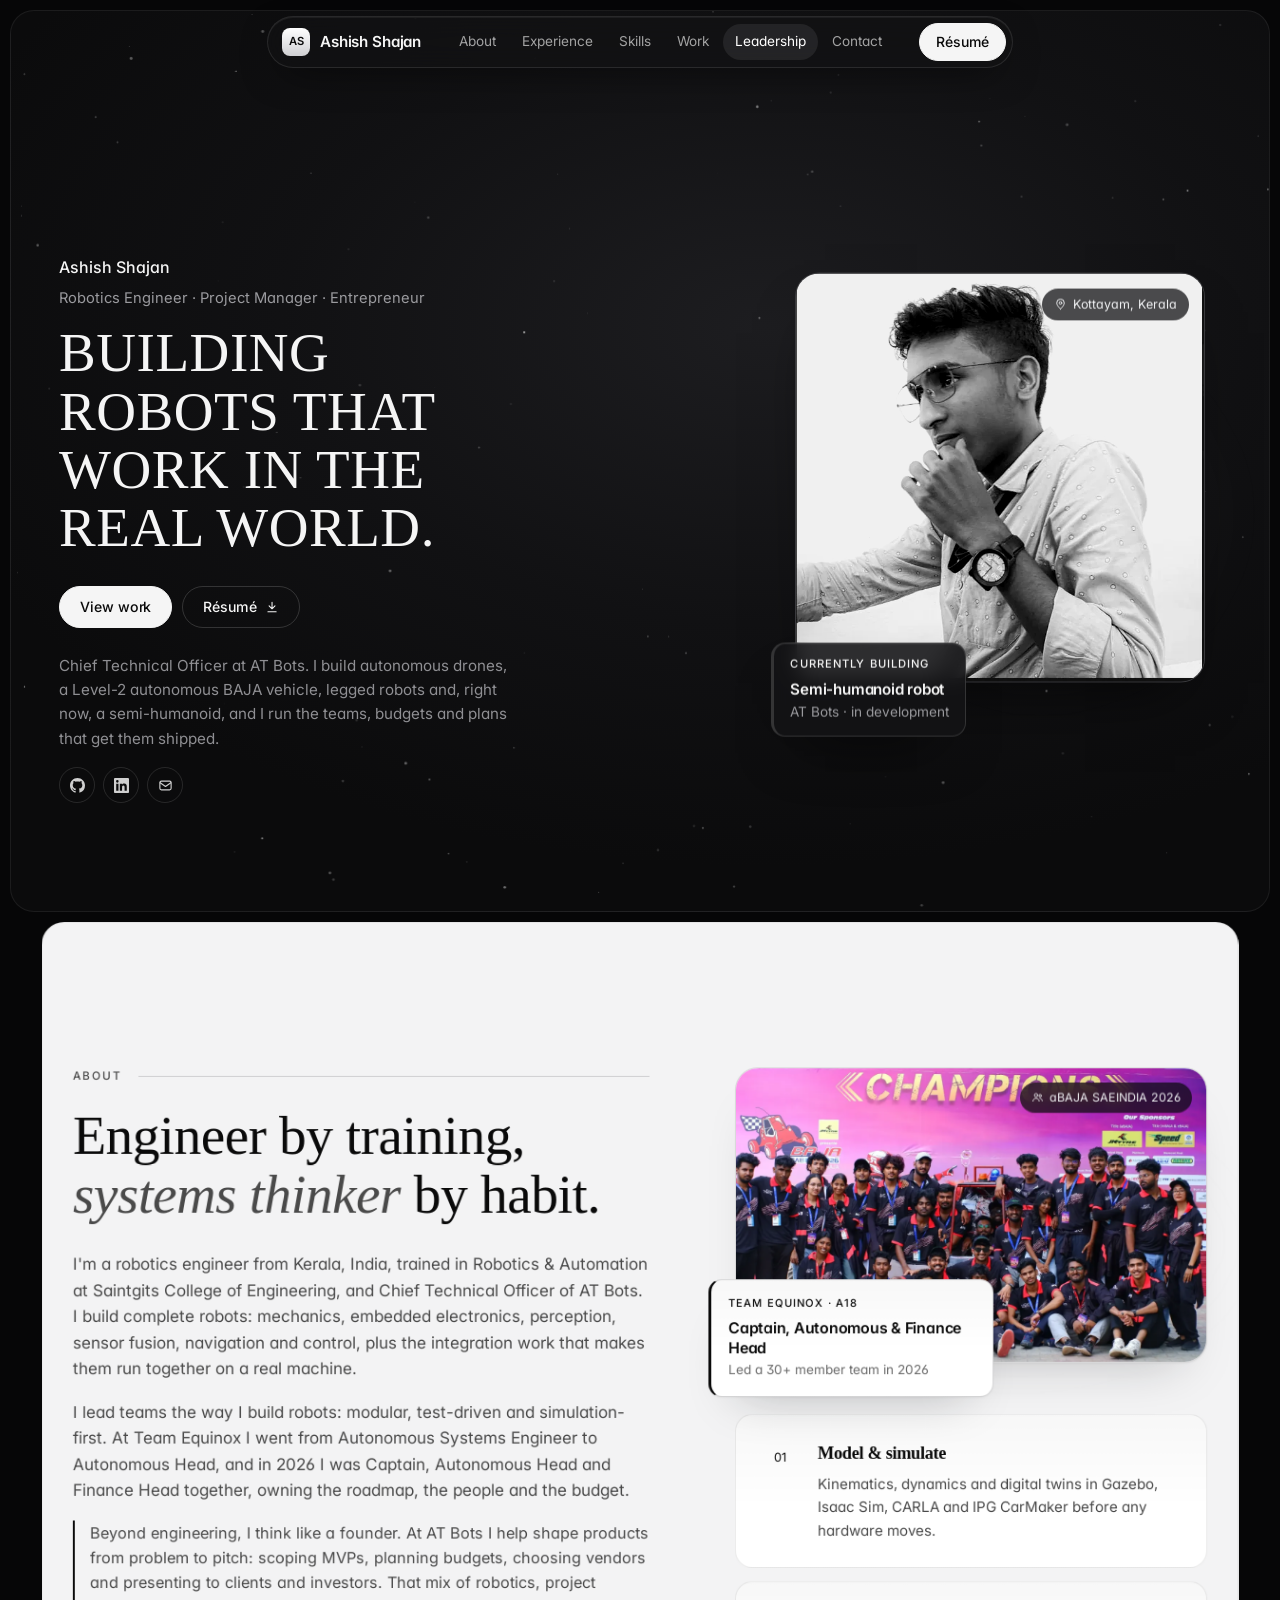
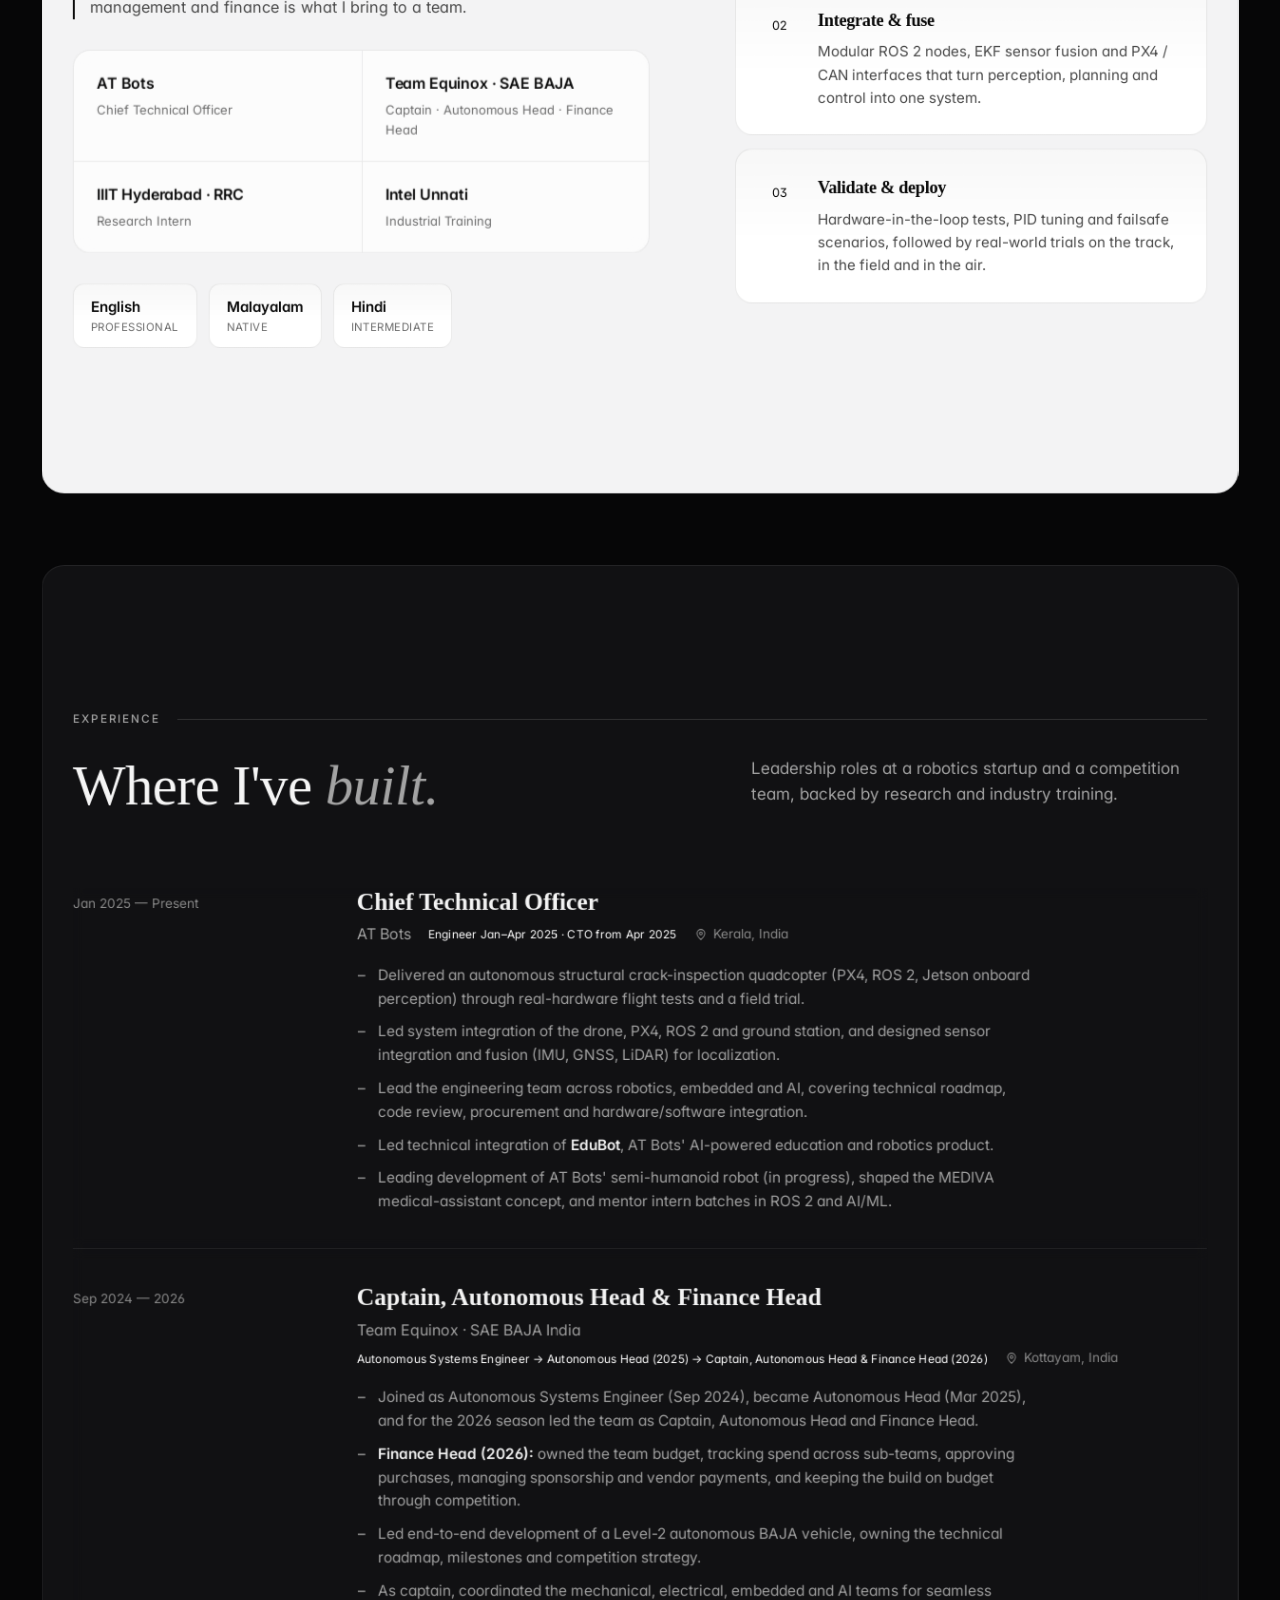
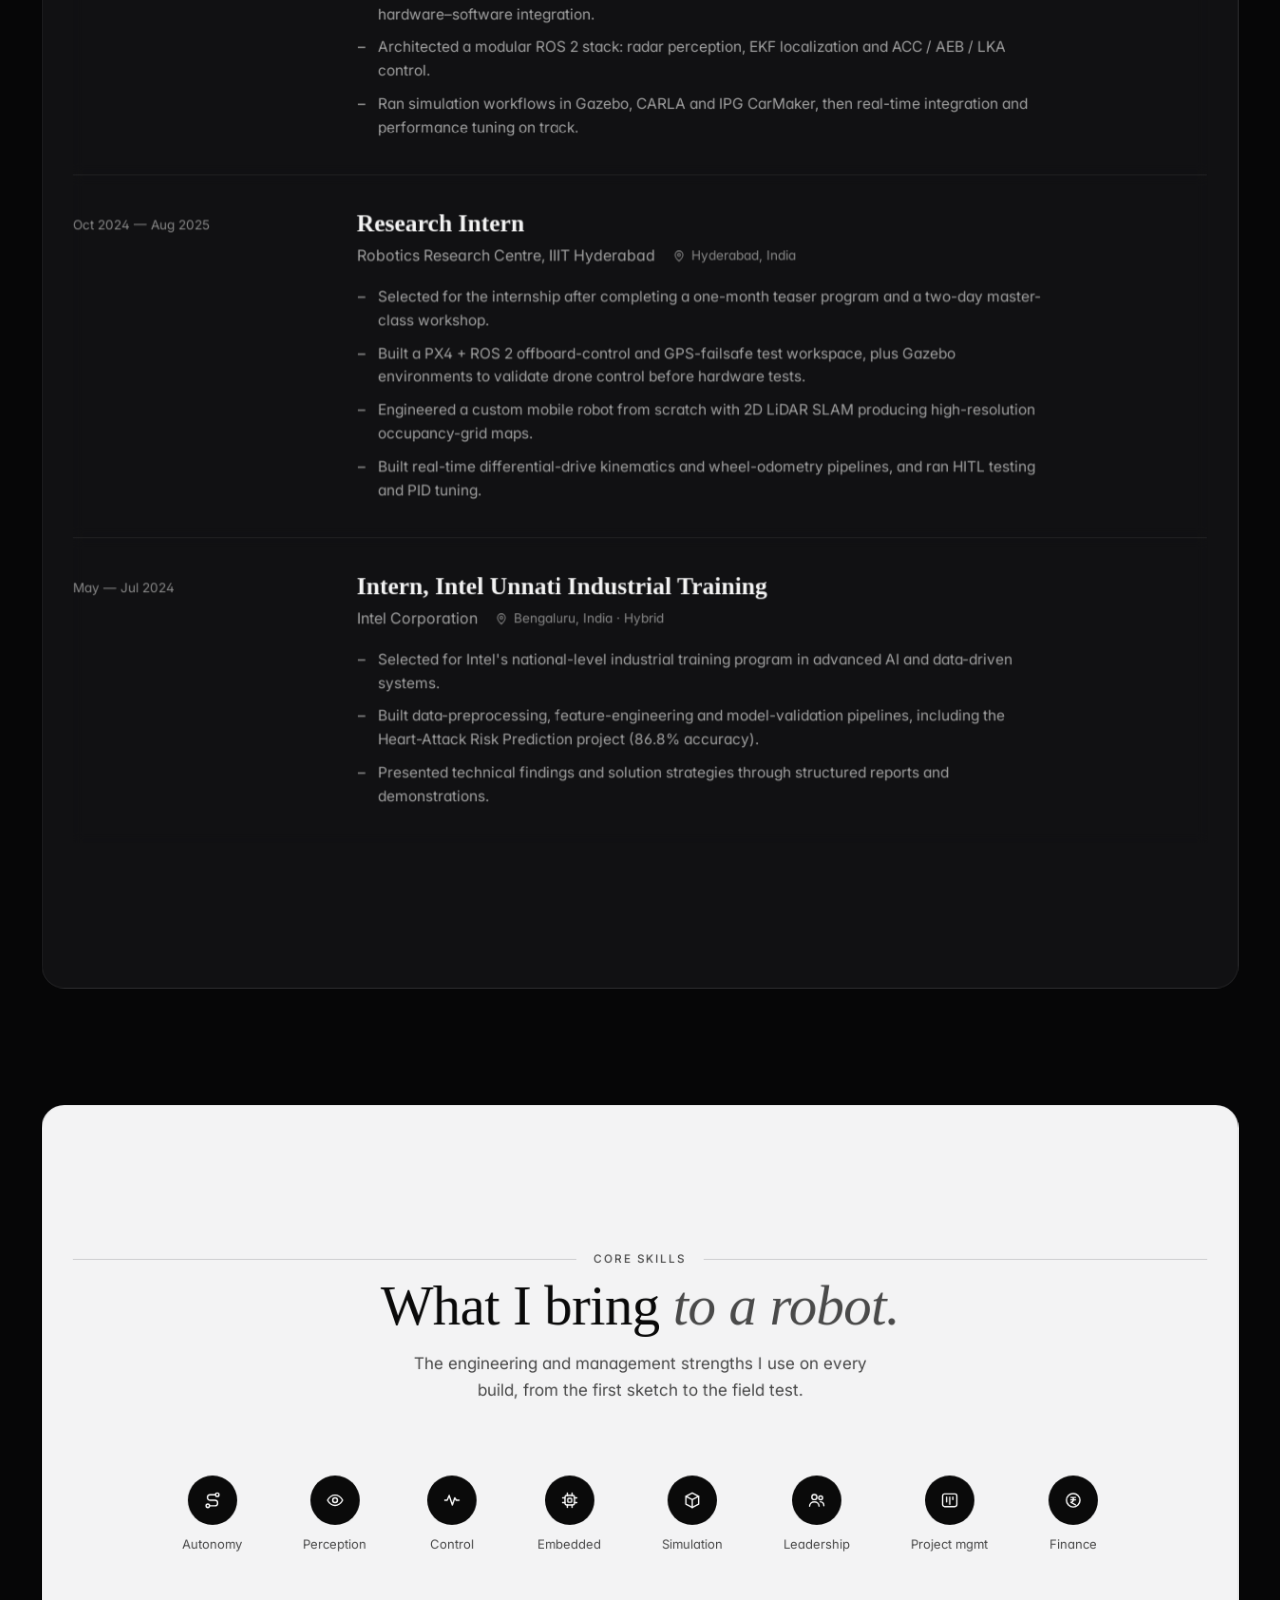
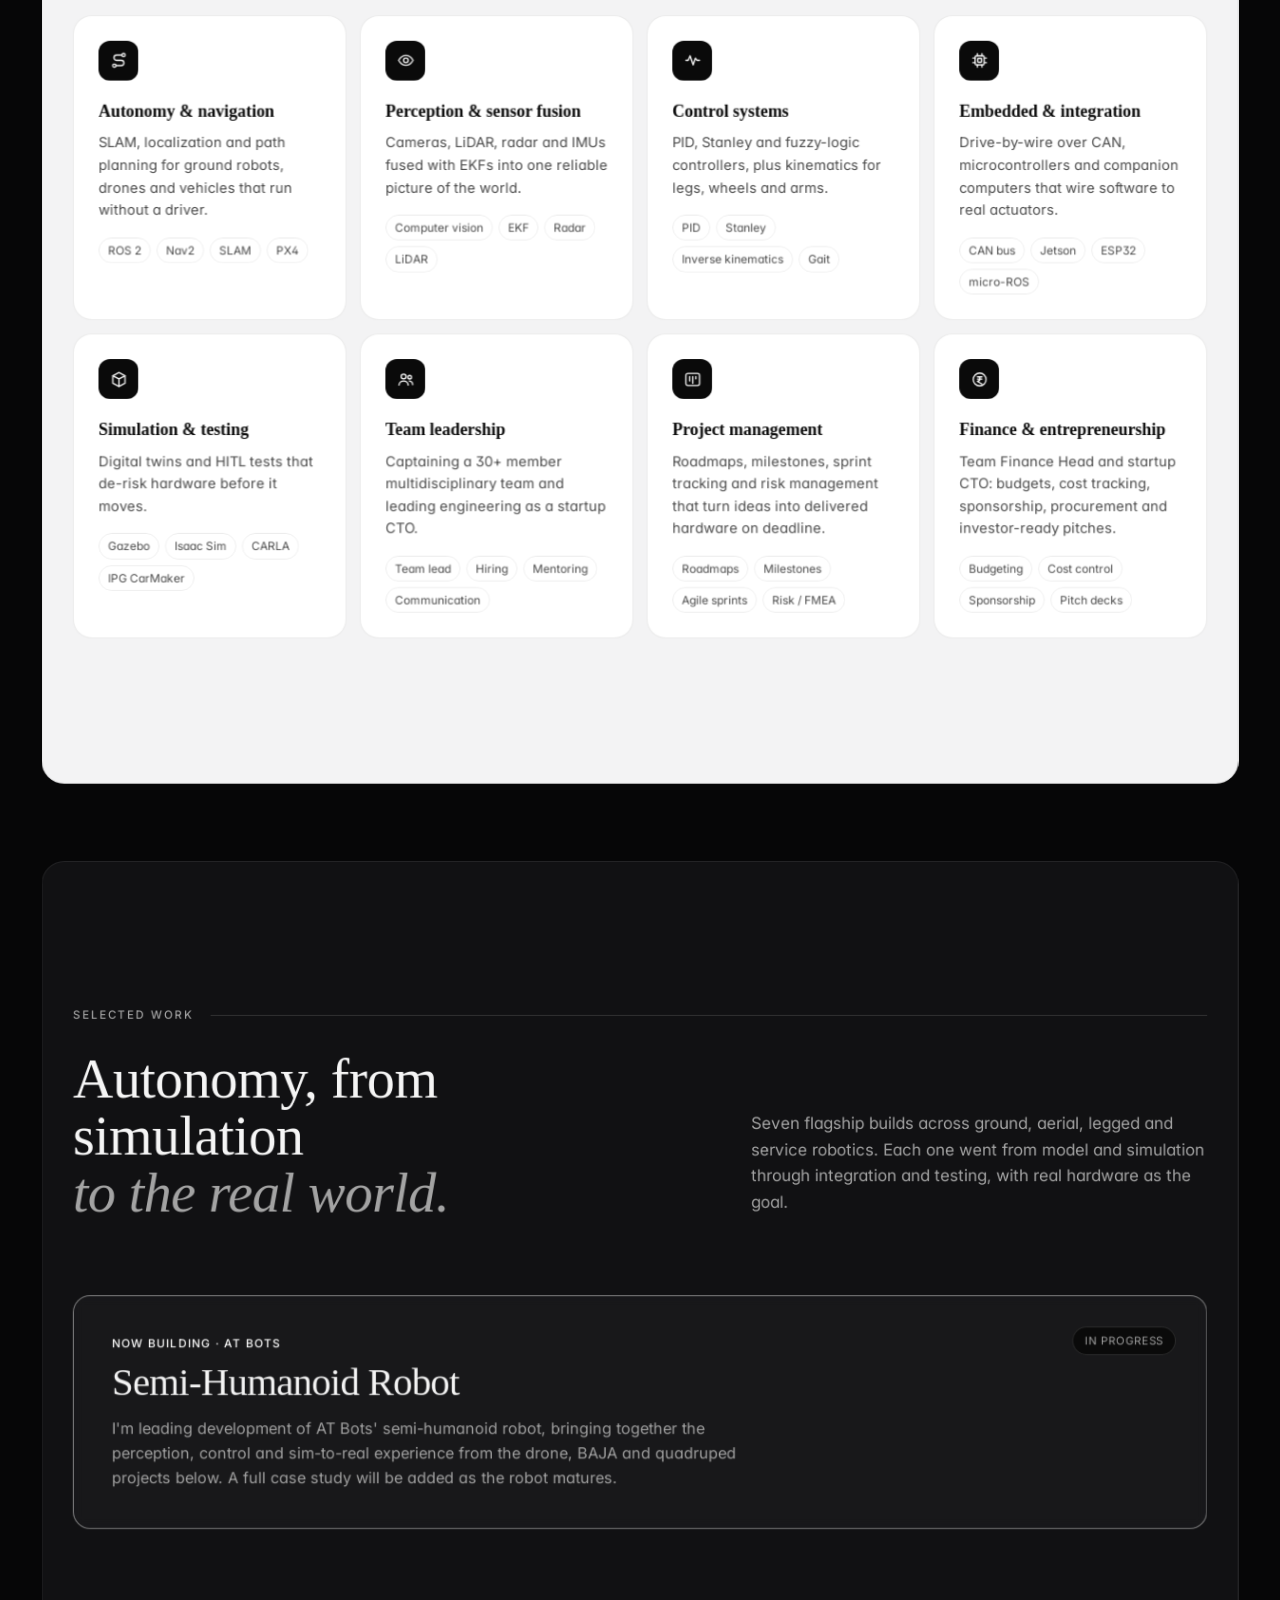
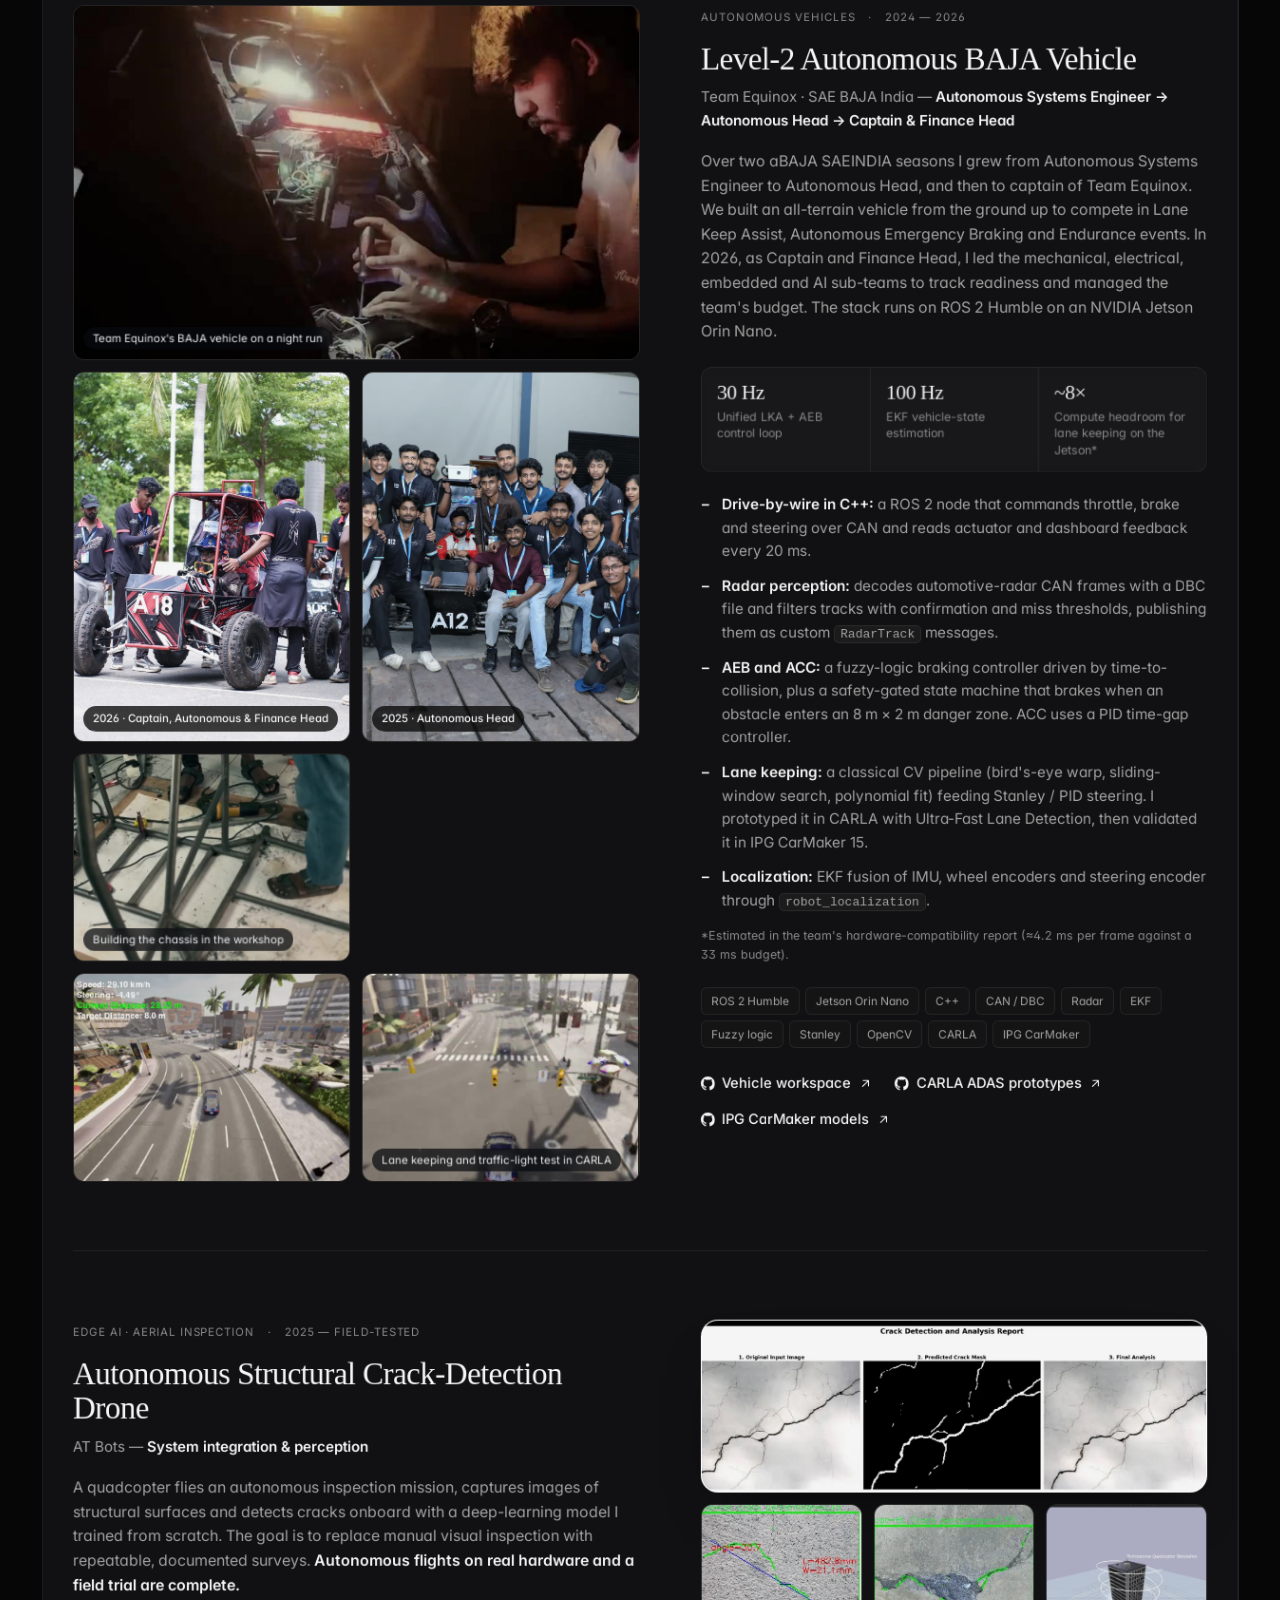
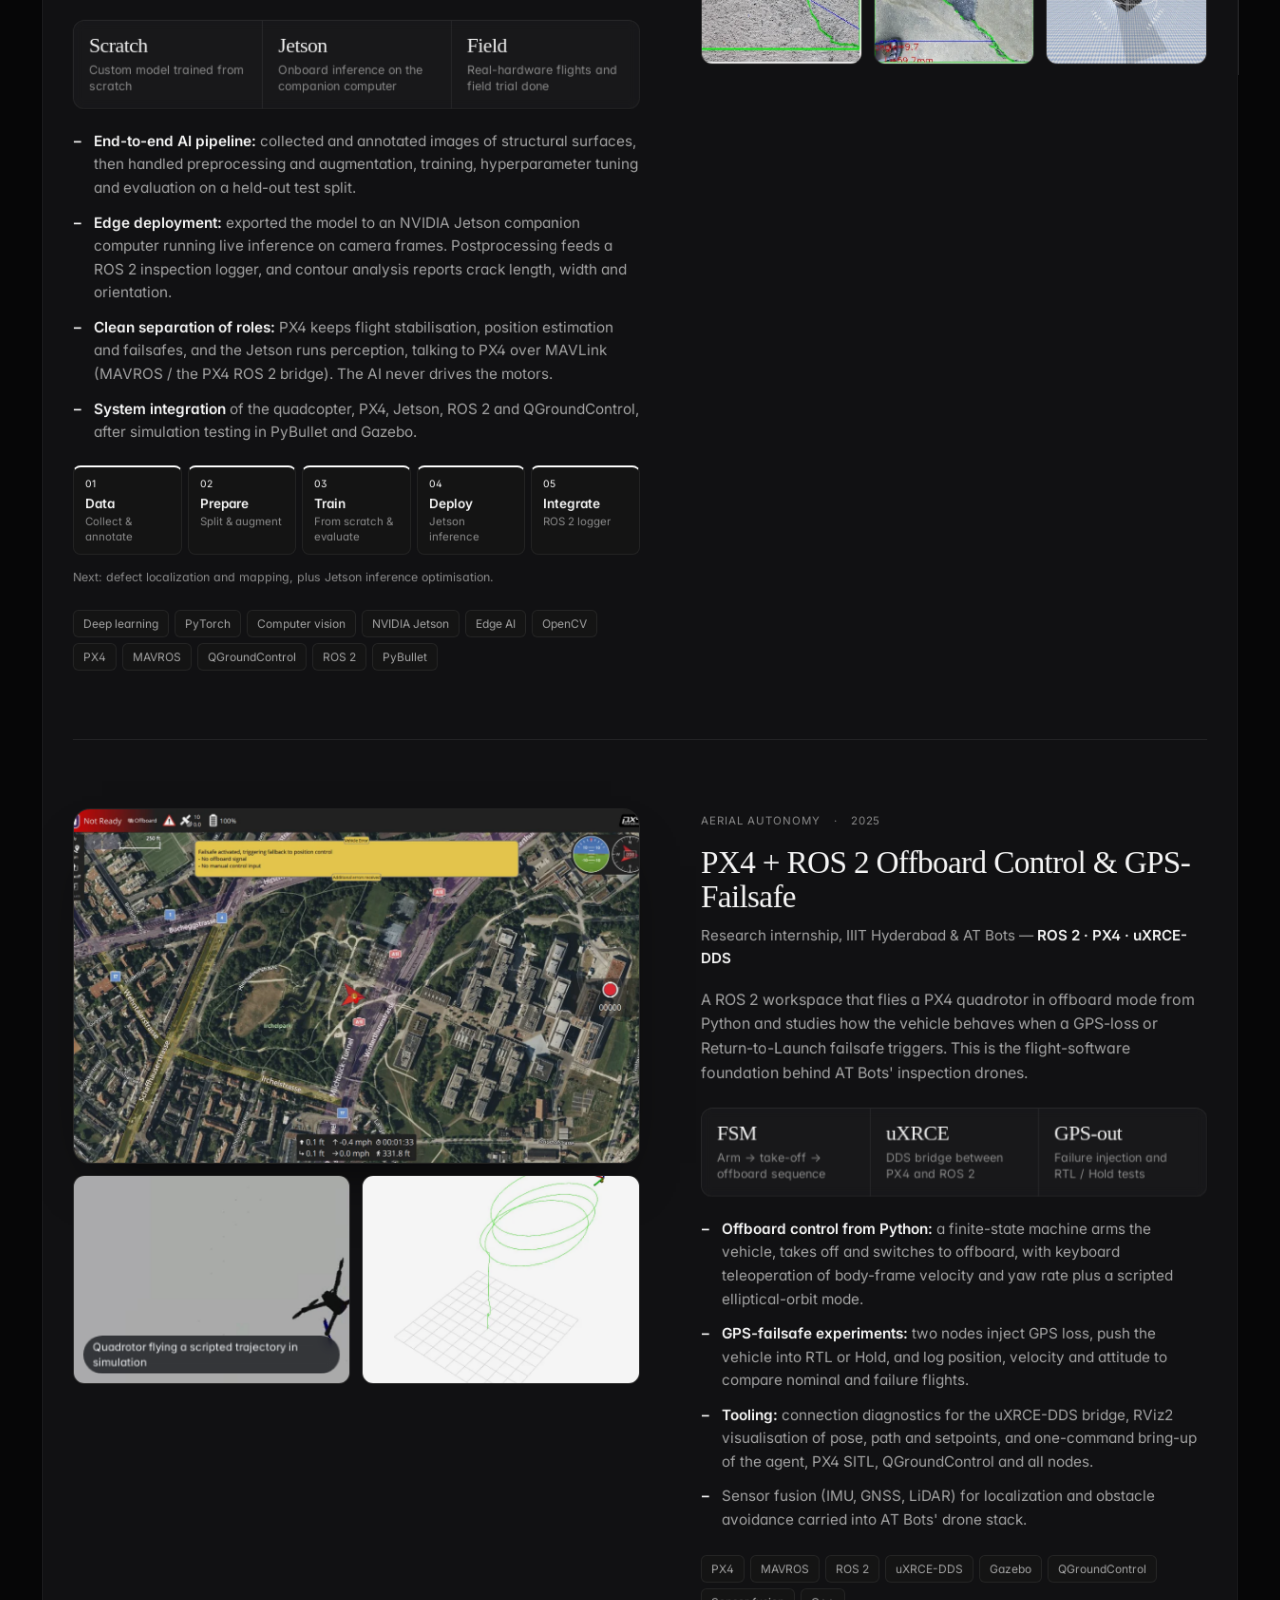
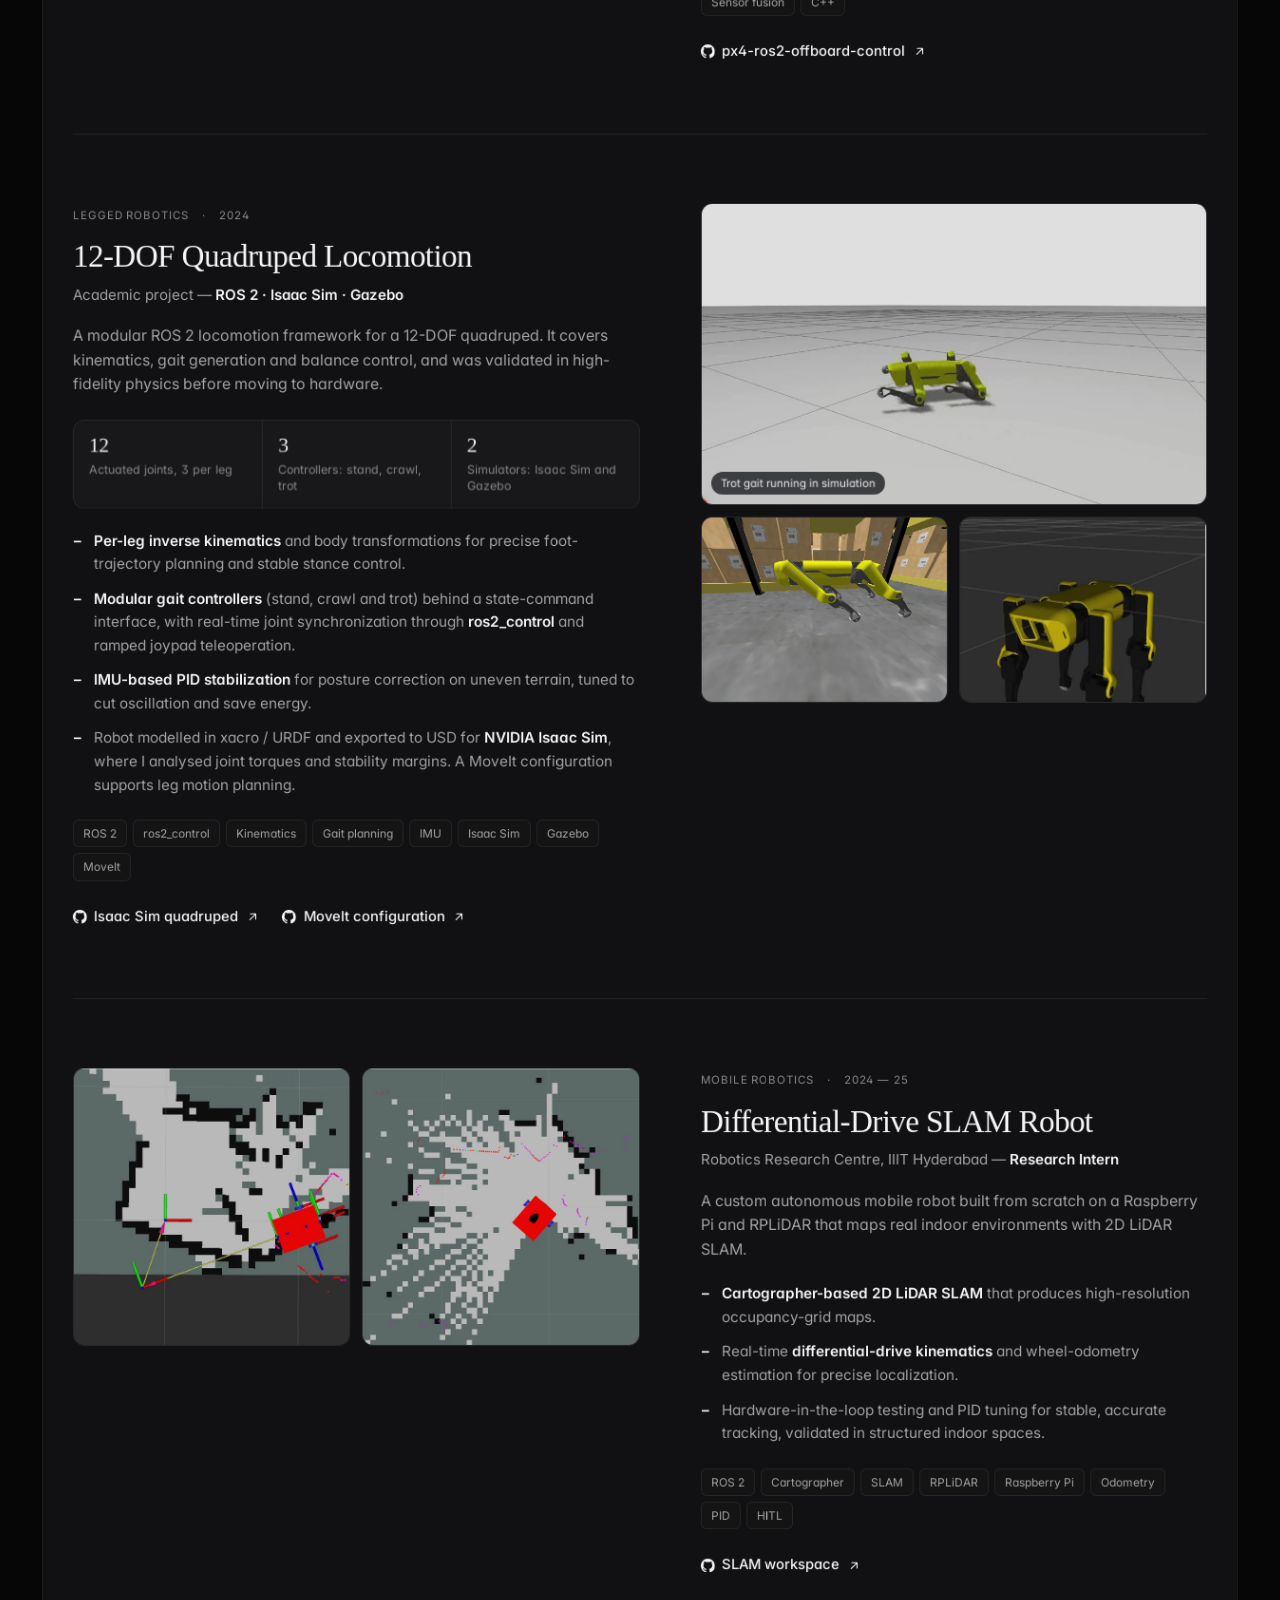
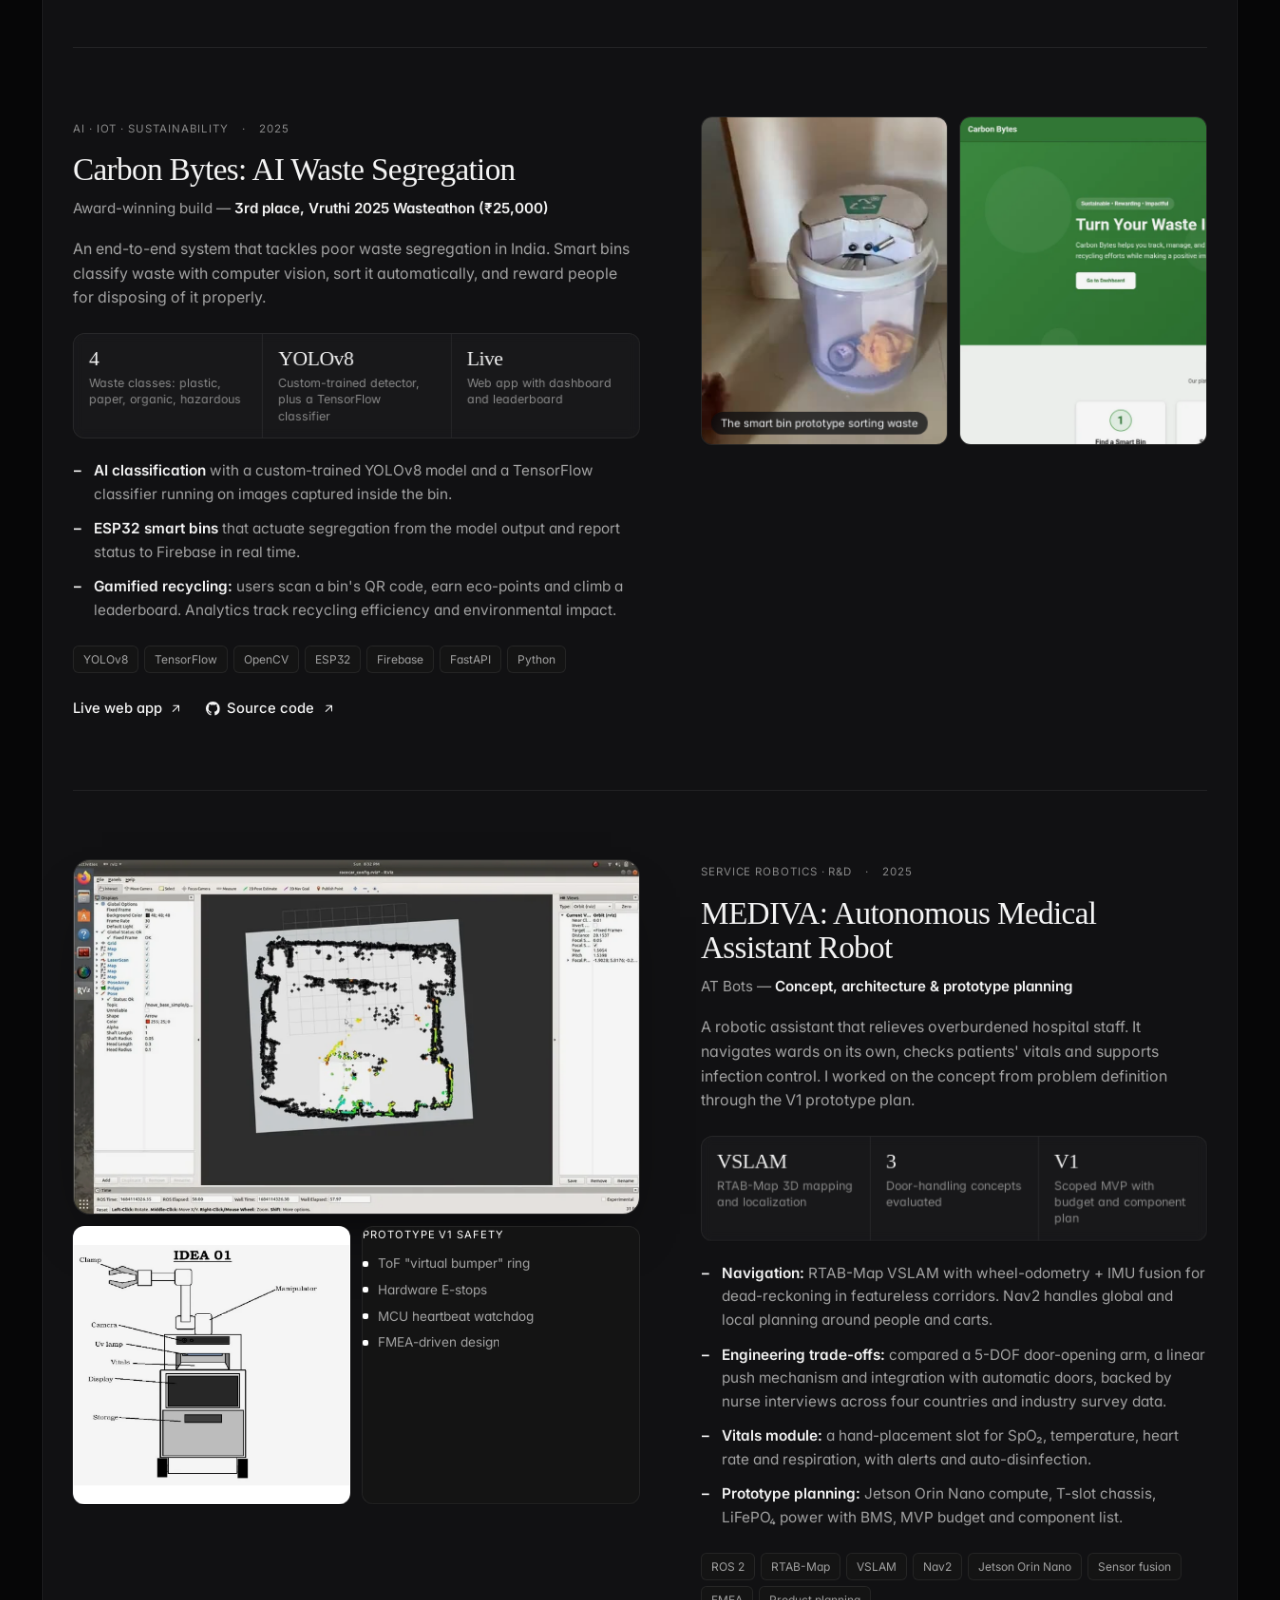
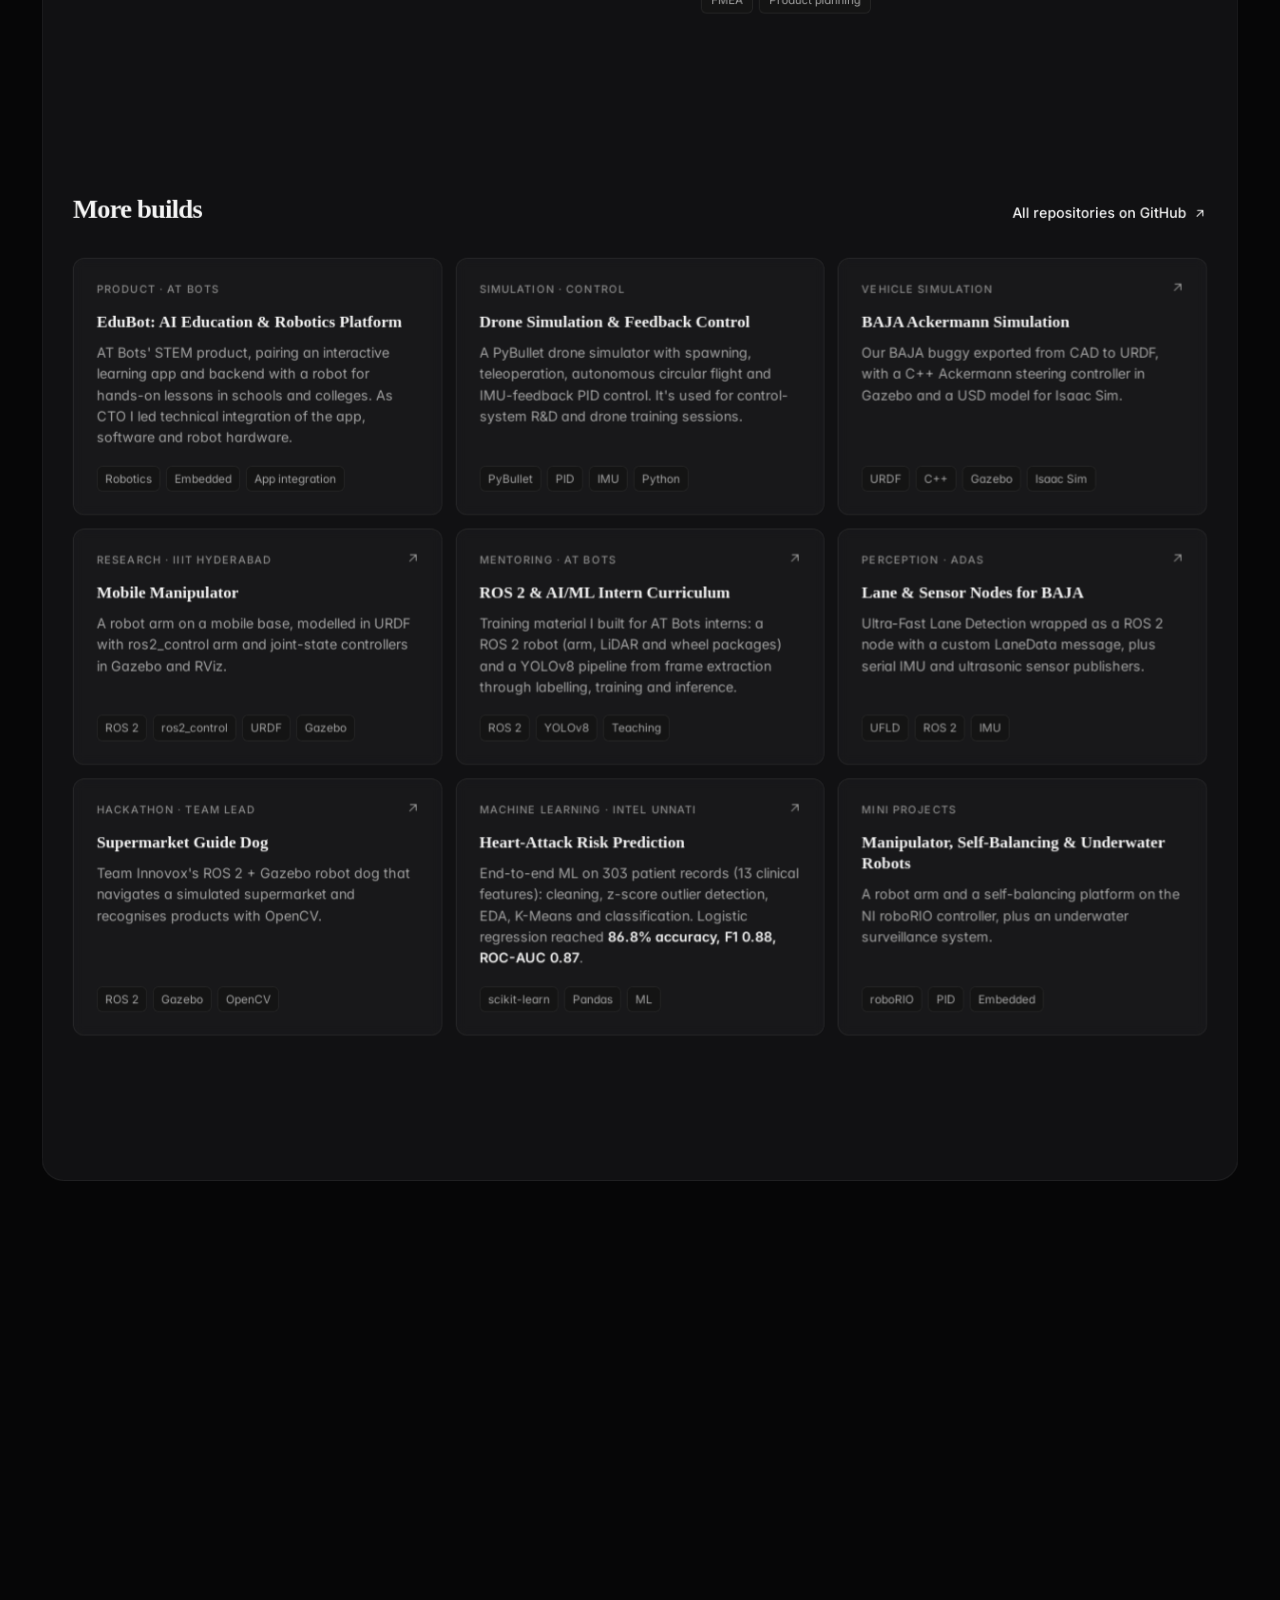
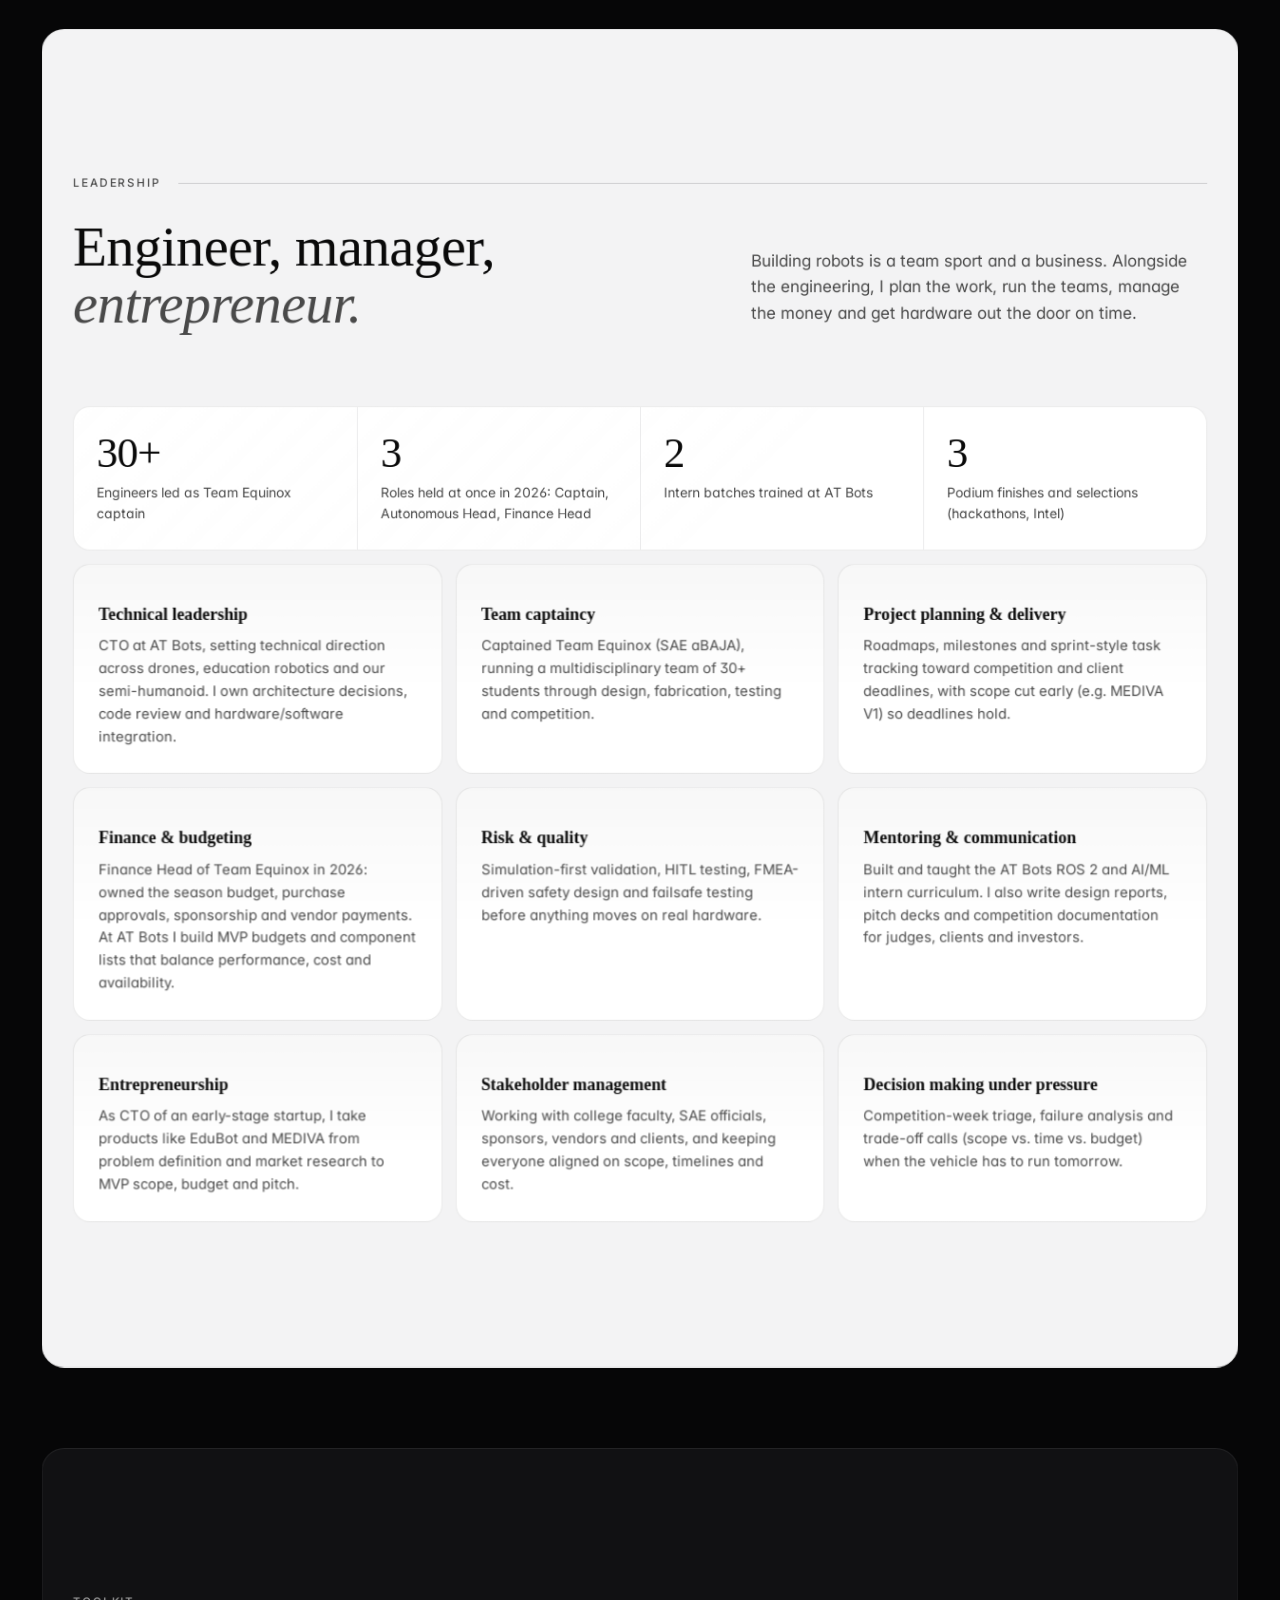
==== index.html @ 654f8071 "Restore hero portrait; 2026 team photo in About; 30+ team; softer cursor effects; editorial section " ====
<!doctype html>
<html lang="en" data-theme="dark">
<head>
  <meta charset="utf-8">
  <meta name="viewport" content="width=device-width, initial-scale=1, viewport-fit=cover">

  <!-- ===== SEO ===== -->
  <title>Ashish Shajan — Robotics Engineer, Project Manager &amp; Entrepreneur</title>
  <meta name="description" content="Portfolio of Ashish Shajan — robotics and autonomous systems engineer, CTO at AT Bots, building a semi-humanoid robot, and former autonomy lead of Team Equinox's Level-2 autonomous BAJA vehicle. ROS 2, PX4, SLAM, sensor fusion and AI.">
  <meta name="author" content="Ashish Shajan">
  <meta name="keywords" content="Ashish Shajan, robotics engineer, autonomous systems, ROS 2, PX4, SLAM, sensor fusion, computer vision, AT Bots, Team Equinox, BAJA, Kerala">
  <link rel="canonical" href="https://ashish480.github.io/">
  <meta name="theme-color" content="#0a0a0a" media="(prefers-color-scheme: dark)">
  <meta name="theme-color" content="#fafafa" media="(prefers-color-scheme: light)">

  <!-- Social share preview (LinkedIn, WhatsApp, X, Slack…) -->
  <meta property="og:type" content="website">
  <meta property="og:url" content="https://ashish480.github.io/">
  <meta property="og:title" content="Ashish Shajan — Robotics Engineer, Project Manager &amp; Entrepreneur">
  <meta property="og:description" content="A semi-humanoid robot at AT Bots, autonomous inspection drones and a Level-2 autonomous BAJA vehicle — from simulation to real-world deployment.">
  <meta property="og:image" content="https://ashish480.github.io/assets/img/og-image.png">
  <meta property="og:image:width" content="1200">
  <meta property="og:image:height" content="630">
  <meta name="twitter:card" content="summary_large_image">
  <meta name="twitter:title" content="Ashish Shajan — Robotics Engineer, Project Manager &amp; Entrepreneur">
  <meta name="twitter:description" content="A semi-humanoid robot at AT Bots, autonomous inspection drones and a Level-2 autonomous BAJA vehicle — from simulation to real-world deployment.">
  <meta name="twitter:image" content="https://ashish480.github.io/assets/img/og-image.png">

  <link rel="icon" href="assets/img/favicon.svg" type="image/svg+xml">
  <link rel="icon" href="assets/img/favicon-32.png" sizes="32x32" type="image/png">
  <link rel="apple-touch-icon" href="assets/img/apple-touch-icon.png">
  <link rel="manifest" href="site.webmanifest">

  <!-- ===== Fonts & styles ===== -->
  <link rel="preconnect" href="https://fonts.googleapis.com">
  <link rel="preconnect" href="https://fonts.gstatic.com" crossorigin>
  <link rel="stylesheet" href="https://fonts.googleapis.com/css2?family=Inter:wght@300..700&family=Tinos:ital,wght@0,400;0,700;1,400;1,700&display=swap">
  <link rel="stylesheet" href="assets/css/style.css">

  <!-- Apply the saved light/dark theme before the page paints (prevents a flash) -->
  <script>
    (function () {
      var t = null;
      try { t = localStorage.getItem('theme'); } catch (e) {}
      t = 'dark';
      document.documentElement.setAttribute('data-theme', t);
      document.documentElement.classList.add('js');
      // safety net: if main.js fails to load, never leave content hidden
      setTimeout(function () { if (!window.__portfolioReady) document.documentElement.classList.remove('js'); }, 3000);
    })();
  </script>
  <script src="assets/js/main.js" defer></script>

  <!-- Structured data: helps Google show your name, role and profiles -->
  <script type="application/ld+json">
  {
    "@context": "https://schema.org",
    "@type": "Person",
    "name": "Ashish Shajan",
    "url": "https://ashish480.github.io/",
    "image": "https://ashish480.github.io/assets/img/portrait.webp",
    "jobTitle": "Robotics Engineer, Project Manager and Entrepreneur; Chief Technical Officer at AT Bots",
    "worksFor": { "@type": "Organization", "name": "AT Bots" },
    "alumniOf": { "@type": "CollegeOrUniversity", "name": "Saintgits College of Engineering" },
    "address": { "@type": "PostalAddress", "addressRegion": "Kerala", "addressCountry": "IN" },
    "email": "mailto:ashishshajan480@gmail.com",
    "sameAs": [
      "https://github.com/Ashish480",
      "https://www.linkedin.com/in/ashish-shajan-65743a1b7/"
    ],
    "knowsAbout": ["Robotics", "Project Management", "Finance", "Entrepreneurship", "Machine Learning", "Edge AI", "ROS 2", "PX4", "SLAM", "Sensor Fusion", "Computer Vision", "Autonomous Vehicles", "Reinforcement Learning"]
  }
  </script>
</head>

<body>
  <!-- ===== Icon sprite (used with <svg><use href="#i-name"/></svg>) ===== -->
  <svg width="0" height="0" style="position:absolute" aria-hidden="true" focusable="false">
    <defs>
      <symbol id="i-arrow-up-right" viewBox="0 0 24 24"><g fill="none" stroke="currentColor" stroke-width="1.8" stroke-linecap="round" stroke-linejoin="round"><path d="M7 17 17 7M8 7h9v9"/></g></symbol>
      <symbol id="i-arrow-down" viewBox="0 0 24 24"><g fill="none" stroke="currentColor" stroke-width="1.8" stroke-linecap="round" stroke-linejoin="round"><path d="M12 5v14M6 13l6 6 6-6"/></g></symbol>
      <symbol id="i-arrow-up" viewBox="0 0 24 24"><g fill="none" stroke="currentColor" stroke-width="1.8" stroke-linecap="round" stroke-linejoin="round"><path d="M12 19V5M6 11l6-6 6 6"/></g></symbol>
      <symbol id="i-download" viewBox="0 0 24 24"><g fill="none" stroke="currentColor" stroke-width="1.8" stroke-linecap="round" stroke-linejoin="round"><path d="M12 4v11M7 10l5 5 5-5M5 20h14"/></g></symbol>
      <symbol id="i-mail" viewBox="0 0 24 24"><g fill="none" stroke="currentColor" stroke-width="1.8" stroke-linecap="round" stroke-linejoin="round"><rect x="3" y="5" width="18" height="14" rx="2.5"/><path d="m3.5 7.5 8.5 6 8.5-6"/></g></symbol>
      <symbol id="i-copy" viewBox="0 0 24 24"><g fill="none" stroke="currentColor" stroke-width="1.8" stroke-linecap="round" stroke-linejoin="round"><rect x="9" y="9" width="11" height="11" rx="2"/><path d="M5 15V6a2 2 0 0 1 2-2h9"/></g></symbol>
      <symbol id="i-check" viewBox="0 0 24 24"><g fill="none" stroke="currentColor" stroke-width="2" stroke-linecap="round" stroke-linejoin="round"><path d="m5 12.5 4.5 4.5L19 7.5"/></g></symbol>
      <symbol id="i-sun" viewBox="0 0 24 24"><g fill="none" stroke="currentColor" stroke-width="1.8" stroke-linecap="round" stroke-linejoin="round"><circle cx="12" cy="12" r="4"/><path d="M12 2.5v2M12 19.5v2M4.6 4.6 6 6M18 18l1.4 1.4M2.5 12h2M19.5 12h2M4.6 19.4 6 18M18 6l1.4-1.4"/></g></symbol>
      <symbol id="i-moon" viewBox="0 0 24 24"><g fill="none" stroke="currentColor" stroke-width="1.8" stroke-linecap="round" stroke-linejoin="round"><path d="M20.5 13.2A8.5 8.5 0 1 1 10.8 3.5a6.6 6.6 0 0 0 9.7 9.7z"/></g></symbol>
      <symbol id="i-menu" viewBox="0 0 24 24"><g fill="none" stroke="currentColor" stroke-width="1.8" stroke-linecap="round"><path d="M4 9h16M4 15h16"/></g></symbol>
      <symbol id="i-close" viewBox="0 0 24 24"><g fill="none" stroke="currentColor" stroke-width="1.8" stroke-linecap="round"><path d="M6 6l12 12M18 6 6 18"/></g></symbol>
      <symbol id="i-expand" viewBox="0 0 24 24"><g fill="none" stroke="currentColor" stroke-width="1.8" stroke-linecap="round" stroke-linejoin="round"><path d="M14 4h6v6M10 20H4v-6M20 4l-6.5 6.5M4 20l6.5-6.5"/></g></symbol>
      <symbol id="i-chevron-left" viewBox="0 0 24 24"><g fill="none" stroke="currentColor" stroke-width="1.8" stroke-linecap="round" stroke-linejoin="round"><path d="m15 18-6-6 6-6"/></g></symbol>
      <symbol id="i-chevron-right" viewBox="0 0 24 24"><g fill="none" stroke="currentColor" stroke-width="1.8" stroke-linecap="round" stroke-linejoin="round"><path d="m9 18 6-6-6-6"/></g></symbol>
      <symbol id="i-pin" viewBox="0 0 24 24"><g fill="none" stroke="currentColor" stroke-width="1.8" stroke-linecap="round" stroke-linejoin="round"><path d="M12 21s-7-6.2-7-11.2a7 7 0 0 1 14 0C19 14.8 12 21 12 21z"/><circle cx="12" cy="9.8" r="2.4"/></g></symbol>
      <symbol id="i-github" viewBox="0 0 16 16"><path fill="currentColor" d="M8 0C3.58 0 0 3.58 0 8c0 3.54 2.29 6.53 5.47 7.59.4.07.55-.17.55-.38 0-.19-.01-.82-.01-1.49-2.01.37-2.53-.49-2.69-.94-.09-.23-.48-.94-.82-1.13-.28-.15-.68-.52-.01-.53.63-.01 1.08.58 1.23.82.72 1.21 1.87.87 2.33.66.07-.52.28-.87.51-1.07-1.78-.2-3.64-.89-3.64-3.95 0-.87.31-1.59.82-2.15-.08-.2-.36-1.02.08-2.12 0 0 .67-.21 2.2.82.64-.18 1.32-.27 2-.27.68 0 1.36.09 2 .27 1.53-1.04 2.2-.82 2.2-.82.44 1.1.16 1.92.08 2.12.51.56.82 1.27.82 2.15 0 3.07-1.87 3.75-3.65 3.95.29.25.54.73.54 1.48 0 1.07-.01 1.93-.01 2.2 0 .21.15.46.55.38A8.01 8.01 0 0 0 16 8c0-4.42-3.58-8-8-8z"/></symbol>
      <symbol id="i-linkedin" viewBox="0 0 24 24"><path fill="currentColor" d="M20.45 20.45h-3.55v-5.57c0-1.33-.03-3.04-1.85-3.04-1.86 0-2.14 1.45-2.14 2.95v5.66H9.35V9h3.41v1.56h.05c.48-.9 1.64-1.85 3.37-1.85 3.6 0 4.27 2.37 4.27 5.46v6.28zM5.34 7.43a2.06 2.06 0 1 1 0-4.12 2.06 2.06 0 0 1 0 4.12zM7.12 20.45H3.56V9h3.56v11.45zM22.22 0H1.77C.79 0 0 .77 0 1.73v20.54C0 23.23.79 24 1.77 24h20.45c.98 0 1.78-.77 1.78-1.73V1.73C24 .77 23.2 0 22.22 0z"/></symbol>
      <symbol id="i-route" viewBox="0 0 24 24"><g fill="none" stroke="currentColor" stroke-width="1.7" stroke-linecap="round" stroke-linejoin="round"><circle cx="6" cy="19" r="2.2"/><circle cx="18" cy="5" r="2.2"/><path d="M8.2 19H15a3.5 3.5 0 0 0 0-7H9a3.5 3.5 0 0 1 0-7h6.8"/></g></symbol>
      <symbol id="i-eye" viewBox="0 0 24 24"><g fill="none" stroke="currentColor" stroke-width="1.7" stroke-linecap="round" stroke-linejoin="round"><path d="M2.5 12S6 5.5 12 5.5 21.5 12 21.5 12 18 18.5 12 18.5 2.5 12 2.5 12z"/><circle cx="12" cy="12" r="3"/></g></symbol>
      <symbol id="i-wave" viewBox="0 0 24 24"><g fill="none" stroke="currentColor" stroke-width="1.7" stroke-linecap="round" stroke-linejoin="round"><path d="M3 12h3l2.5-6 4 12 3-9 2 3H21"/></g></symbol>
      <symbol id="i-chip" viewBox="0 0 24 24"><g fill="none" stroke="currentColor" stroke-width="1.7" stroke-linecap="round" stroke-linejoin="round"><rect x="6" y="6" width="12" height="12" rx="2"/><rect x="9.5" y="9.5" width="5" height="5" rx="1"/><path d="M9 3v3M15 3v3M9 18v3M15 18v3M3 9h3M3 15h3M18 9h3M18 15h3"/></g></symbol>
      <symbol id="i-cube" viewBox="0 0 24 24"><g fill="none" stroke="currentColor" stroke-width="1.7" stroke-linecap="round" stroke-linejoin="round"><path d="M12 2.8 20 7v10l-8 4.2L4 17V7z"/><path d="M4 7l8 4.2L20 7M12 11.2v10"/></g></symbol>
      <symbol id="i-users" viewBox="0 0 24 24"><g fill="none" stroke="currentColor" stroke-width="1.7" stroke-linecap="round" stroke-linejoin="round"><circle cx="9" cy="8" r="3.2"/><path d="M3 19.5c0-3.3 2.7-5.5 6-5.5s6 2.2 6 5.5"/><circle cx="17" cy="9" r="2.4"/><path d="M16.5 14c2.6.2 4.5 2.1 4.5 4.8"/></g></symbol>
      <symbol id="i-kanban" viewBox="0 0 24 24"><g fill="none" stroke="currentColor" stroke-width="1.7" stroke-linecap="round" stroke-linejoin="round"><rect x="3" y="4" width="18" height="16" rx="2.5"/><path d="M8 8v6M12 8v9M16 8v3"/></g></symbol>
      <symbol id="i-coin" viewBox="0 0 24 24"><g fill="none" stroke="currentColor" stroke-width="1.7" stroke-linecap="round" stroke-linejoin="round"><circle cx="12" cy="12" r="8.5"/><path d="M9 8.5h6M9 11.5h6M10.5 8.5c2.6 0 2.6 6-1.5 6L15 18"/></g></symbol>
    </defs>
  </svg>

  <a class="skip-link" href="#main">Skip to content</a>
  <div class="scroll-progress" aria-hidden="true"></div>

  <!-- ================================================================
       NAVIGATION
       ================================================================ -->
  <header class="nav" data-nav>
    <div class="nav__pill">
      <a href="#top" class="brand" aria-label="Ashish Shajan — back to top">
        <span class="brand__mark" aria-hidden="true">AS</span>
        <span class="brand__name">Ashish Shajan</span>
      </a>

      <nav class="nav__links" aria-label="Primary">
        <a href="#about">About</a>
        <a href="#experience">Experience</a>
        <a href="#core-skills">Skills</a>
        <a href="#work">Work</a>
        <a href="#leadership">Leadership</a>
        <a href="#contact">Contact</a>
      </nav>

      <a class="btn btn--solid btn--sm nav__resume" href="assets/Ashish_Shajan_Resume.pdf" target="_blank" rel="noopener">Résumé</a>
      <button class="icon-btn nav__toggle" type="button" data-menu-toggle aria-expanded="false" aria-controls="mobile-menu" aria-label="Open menu">
        <svg class="icon icon--menu"><use href="#i-menu"/></svg>
        <svg class="icon icon--close"><use href="#i-close"/></svg>
      </button>
    </div>

    <div class="mobile-menu" id="mobile-menu" data-mobile-menu>
      <nav aria-label="Mobile">
        <a href="#about"><span class="mono">01</span>About</a>
        <a href="#experience"><span class="mono">02</span>Experience</a>
        <a href="#core-skills"><span class="mono">03</span>Core skills</a>
        <a href="#work"><span class="mono">04</span>Selected work</a>
        <a href="#leadership"><span class="mono">05</span>Leadership</a>
        <a href="#recognition"><span class="mono">07</span>Recognition</a>
        <a href="#contact"><span class="mono">08</span>Contact</a>
        <a class="btn btn--solid" href="assets/Ashish_Shajan_Resume.pdf" target="_blank" rel="noopener">Download résumé <svg class="icon"><use href="#i-download"/></svg></a>
      </nav>
    </div>
  </header>

  <main id="main">

    <!-- ================================================================
         HERO
         ================================================================ -->
    <section class="hero" id="top">
      <canvas class="hero__dust" data-dust aria-hidden="true"></canvas>
      
      <div class="hero__inner">
        <figure class="portrait hero__portrait">
          <div class="portrait__frame">
            <img src="assets/img/portrait.webp" alt="Portrait of Ashish Shajan" width="640" height="640" fetchpriority="high">
          </div>
          <span class="portrait__badge"><svg class="icon"><use href="#i-pin"/></svg>Kottayam, Kerala</span>
          <figcaption class="portrait__card">
            <span class="portrait__label mono">Currently building</span>
            <span class="portrait__title">Semi-humanoid robot</span>
            <span class="portrait__sub">AT Bots · in development</span>
          </figcaption>
        </figure>

        <div class="hero__copy">
          <p class="hero__name">Ashish Shajan</p>
          <p class="hero__badge">Robotics Engineer · Project Manager · Entrepreneur</p>
          <h1 class="hero__title">Building robots that work in the real world.</h1>
          <div class="hero__cta">
            <a class="btn btn--solid" href="#work">View work</a>
            <a class="btn btn--glass" href="assets/Ashish_Shajan_Resume.pdf" download>Résumé <svg class="icon"><use href="#i-download"/></svg></a>
          </div>
          <p class="hero__lead">Chief Technical Officer at AT Bots. I build autonomous drones, a Level-2 autonomous BAJA vehicle, legged robots and, right now, a semi-humanoid, and I run the teams, budgets and plans that get them shipped.</p>
          <ul class="hero__social" aria-label="Profiles">
            <li><a href="https://github.com/Ashish480" target="_blank" rel="noopener" aria-label="GitHub"><svg class="icon"><use href="#i-github"/></svg></a></li>
            <li><a href="https://www.linkedin.com/in/ashish-shajan-65743a1b7/" target="_blank" rel="noopener" aria-label="LinkedIn"><svg class="icon"><use href="#i-linkedin"/></svg></a></li>
            <li><a href="mailto:ashishshajan480@gmail.com" aria-label="Email"><svg class="icon"><use href="#i-mail"/></svg></a></li>
          </ul>
        </div>


      </div>
    </section>

    <!-- ================================================================
         ABOUT
         ================================================================ -->
    <section class="section panel panel--light" id="about" aria-labelledby="about-title">
      <div class="container about">
        <div class="about__intro reveal">
          <p class="section-label mono"><span>01</span> About</p>
          <h2 class="section-title" id="about-title">Engineer by training, <em>systems thinker</em> by habit.</h2>
          <div class="about__text">
            <p>I'm a robotics engineer from Kerala, India, trained in Robotics &amp; Automation at Saintgits College of Engineering, and Chief Technical Officer of AT Bots. I build complete robots: mechanics, embedded electronics, perception, sensor fusion, navigation and control, plus the integration work that makes them run together on a real machine.</p>
            <p>I lead teams the way I build robots: modular, test-driven and simulation-first. At Team Equinox I went from Autonomous Systems Engineer to Autonomous Head, and in 2026 I was Captain, Autonomous Head and Finance Head together, owning the roadmap, the people and the budget.</p>
          </div>
          <p class="about__entre">Beyond engineering, I think like a founder. At AT Bots I help shape products from problem to pitch: scoping MVPs, planning budgets, choosing vendors and presenting to clients and investors. That mix of robotics, project management and finance is what I bring to a team.</p>
          <ul class="creds" aria-label="Current and past roles">
            <li><span class="creds__org">AT Bots</span><span class="creds__role">Chief Technical Officer</span></li>
            <li><span class="creds__org">Team Equinox · SAE BAJA</span><span class="creds__role">Captain · Autonomous Head · Finance Head</span></li>
            <li><span class="creds__org">IIIT Hyderabad · RRC</span><span class="creds__role">Research Intern</span></li>
            <li><span class="creds__org">Intel Unnati</span><span class="creds__role">Industrial Training</span></li>
          </ul>
          <dl class="langs">
            <div><dt>English</dt><dd>Professional</dd></div>
            <div><dt>Malayalam</dt><dd>Native</dd></div>
            <div><dt>Hindi</dt><dd>Intermediate</dd></div>
          </dl>
        </div>

        <div class="about__side">
        <figure class="portrait portrait--team">
          <button class="portrait__frame" type="button" data-gallery="about" data-caption="Team Equinox at aBAJA SAEINDIA 2026 with the A18 vehicle, the 30+ member team I led as Captain, Autonomous Head and Finance Head">
            <img src="assets/img/projects/equinox-2026-champions.webp" alt="Team Equinox, more than thirty members in black and red team shirts, with the A18 BAJA vehicle at aBAJA SAEINDIA 2026" width="1440" height="810" loading="lazy">
          </button>
          <span class="portrait__badge"><svg class="icon"><use href="#i-users"/></svg>aBAJA SAEINDIA 2026</span>
          <figcaption class="portrait__card">
            <span class="portrait__label mono">Team Equinox · A18</span>
            <span class="portrait__title">Captain, Autonomous &amp; Finance Head</span>
            <span class="portrait__sub">Led a 30+ member team in 2026</span>
          </figcaption>
        </figure>
        <ol class="approach" aria-label="How I work">
          <li class="approach__step reveal">
            <span class="approach__num mono">01</span>
            <div>
              <h3>Model &amp; simulate</h3>
              <p>Kinematics, dynamics and digital twins in Gazebo, Isaac Sim, CARLA and IPG CarMaker before any hardware moves.</p>
            </div>
          </li>
          <li class="approach__step reveal">
            <span class="approach__num mono">02</span>
            <div>
              <h3>Integrate &amp; fuse</h3>
              <p>Modular ROS&nbsp;2 nodes, EKF sensor fusion and PX4 / CAN interfaces that turn perception, planning and control into one system.</p>
            </div>
          </li>
          <li class="approach__step reveal">
            <span class="approach__num mono">03</span>
            <div>
              <h3>Validate &amp; deploy</h3>
              <p>Hardware-in-the-loop tests, PID tuning and failsafe scenarios, followed by real-world trials on the track, in the field and in the air.</p>
            </div>
          </li>
        </ol>
        </div>
      </div>
    </section>

    <!-- ================================================================
         EXPERIENCE
         ================================================================ -->
    <section class="section panel" id="experience" aria-labelledby="experience-title">
      <div class="container">
        <header class="section-head reveal">
          <p class="section-label mono"><span>02</span> Experience</p>
          <div>
            <h2 class="section-title" id="experience-title">Where I've <em>built.</em></h2>
            <p class="section-intro">Leadership roles at a robotics startup and a competition team, backed by research and industry training.</p>
          </div>
        </header>

        <ol class="timeline">
          <li class="role reveal">
            <div class="role__when mono">Jan 2025 — Present</div>
            <div class="role__body">
              <h3 class="role__title">Chief Technical Officer</h3>
              <p class="role__org">AT Bots <span class="role__loc"><span class="mono role__tenure">Engineer Jan–Apr 2025 · CTO from Apr 2025</span></span><span class="role__loc"><svg class="icon"><use href="#i-pin"/></svg>Kerala, India</span></p>
              <ul class="role__points">
                <li>Delivered an autonomous structural crack-inspection quadcopter (PX4, ROS&nbsp;2, Jetson onboard perception) through real-hardware flight tests and a field trial.</li>
                <li>Led system integration of the drone, PX4, ROS&nbsp;2 and ground station, and designed sensor integration and fusion (IMU, GNSS, LiDAR) for localization.</li>
                <li>Lead the engineering team across robotics, embedded and AI, covering technical roadmap, code review, procurement and hardware/software integration.</li>
                <li>Led technical integration of <strong>EduBot</strong>, AT Bots' AI-powered education and robotics product.</li>
                <li>Leading development of AT Bots' semi-humanoid robot (in progress), shaped the MEDIVA medical-assistant concept, and mentor intern batches in ROS&nbsp;2 and AI/ML.</li>
              </ul>
            </div>
          </li>

          <li class="role reveal">
            <div class="role__when mono">Sep 2024 — 2026</div>
            <div class="role__body">
              <h3 class="role__title">Captain, Autonomous Head &amp; Finance Head</h3>
              <p class="role__org">Team Equinox · SAE BAJA India <span class="role__loc"><span class="mono role__tenure">Autonomous Systems Engineer → Autonomous Head (2025) → Captain, Autonomous Head &amp; Finance Head (2026)</span></span><span class="role__loc"><svg class="icon"><use href="#i-pin"/></svg>Kottayam, India</span></p>
              <ul class="role__points">
                <li>Joined as Autonomous Systems Engineer (Sep 2024), became Autonomous Head (Mar 2025), and for the 2026 season led the team as Captain, Autonomous Head and Finance Head.</li>
                <li><strong>Finance Head (2026):</strong> owned the team budget, tracking spend across sub-teams, approving purchases, managing sponsorship and vendor payments, and keeping the build on budget through competition.</li>
                <li>Led end-to-end development of a Level-2 autonomous BAJA vehicle, owning the technical roadmap, milestones and competition strategy.</li>
                <li>As captain, coordinated the mechanical, electrical, embedded and AI teams for seamless hardware–software integration.</li>
                <li>Architected a modular ROS&nbsp;2 stack: radar perception, EKF localization and ACC / AEB / LKA control.</li>
                <li>Ran simulation workflows in Gazebo, CARLA and IPG CarMaker, then real-time integration and performance tuning on track.</li>
              </ul>
            </div>
          </li>

          <li class="role reveal">
            <div class="role__when mono">Oct 2024 — Aug 2025</div>
            <div class="role__body">
              <h3 class="role__title">Research Intern</h3>
              <p class="role__org">Robotics Research Centre, IIIT Hyderabad <span class="role__loc"><svg class="icon"><use href="#i-pin"/></svg>Hyderabad, India</span></p>
              <ul class="role__points">
                <li>Selected for the internship after completing a one-month teaser program and a two-day master-class workshop.</li>
                <li>Built a PX4 + ROS&nbsp;2 offboard-control and GPS-failsafe test workspace, plus Gazebo environments to validate drone control before hardware tests.</li>
                <li>Engineered a custom mobile robot from scratch with 2D LiDAR SLAM producing high-resolution occupancy-grid maps.</li>
                <li>Built real-time differential-drive kinematics and wheel-odometry pipelines, and ran HITL testing and PID tuning.</li>
              </ul>
            </div>
          </li>

          <li class="role reveal">
            <div class="role__when mono">May — Jul 2024</div>
            <div class="role__body">
              <h3 class="role__title">Intern, Intel Unnati Industrial Training</h3>
              <p class="role__org">Intel Corporation <span class="role__loc"><svg class="icon"><use href="#i-pin"/></svg>Bengaluru, India · Hybrid</span></p>
              <ul class="role__points">
                <li>Selected for Intel's national-level industrial training program in advanced AI and data-driven systems.</li>
                <li>Built data-preprocessing, feature-engineering and model-validation pipelines, including the Heart-Attack Risk Prediction project (86.8% accuracy).</li>
                <li>Presented technical findings and solution strategies through structured reports and demonstrations.</li>
              </ul>
            </div>
          </li>
        </ol>
      </div>
    </section>

    <!-- ================================================================
         CORE SKILLS
         ================================================================ -->
    <section class="section panel panel--light" id="core-skills" aria-labelledby="core-title">
      <div class="container">
        <header class="section-head section-head--center reveal">
          <p class="section-label mono"><span>03</span> Core skills</p>
          <h2 class="section-title" id="core-title">What I bring <em>to a robot.</em></h2>
          <p class="section-intro">The engineering and management strengths I use on every build, from the first sketch to the field test.</p>
        </header>

        <ul class="core-row reveal" aria-hidden="true">
          <li><span><svg class="icon"><use href="#i-route"/></svg></span>Autonomy</li>
          <li><span><svg class="icon"><use href="#i-eye"/></svg></span>Perception</li>
          <li><span><svg class="icon"><use href="#i-wave"/></svg></span>Control</li>
          <li><span><svg class="icon"><use href="#i-chip"/></svg></span>Embedded</li>
          <li><span><svg class="icon"><use href="#i-cube"/></svg></span>Simulation</li>
          <li><span><svg class="icon"><use href="#i-users"/></svg></span>Leadership</li>
          <li><span><svg class="icon"><use href="#i-kanban"/></svg></span>Project mgmt</li>
          <li><span><svg class="icon"><use href="#i-coin"/></svg></span>Finance</li>
        </ul>

        <div class="core-grid">
          <article class="core reveal">
            <span class="core__icon"><svg class="icon"><use href="#i-route"/></svg></span>
            <h3 class="core__title">Autonomy &amp; navigation</h3>
            <p class="core__text">SLAM, localization and path planning for ground robots, drones and vehicles that run without a driver.</p>
            <ul class="core__tags"><li>ROS 2</li><li>Nav2</li><li>SLAM</li><li>PX4</li></ul>
          </article>
          <article class="core reveal">
            <span class="core__icon"><svg class="icon"><use href="#i-eye"/></svg></span>
            <h3 class="core__title">Perception &amp; sensor fusion</h3>
            <p class="core__text">Cameras, LiDAR, radar and IMUs fused with EKFs into one reliable picture of the world.</p>
            <ul class="core__tags"><li>Computer vision</li><li>EKF</li><li>Radar</li><li>LiDAR</li></ul>
          </article>
          <article class="core reveal">
            <span class="core__icon"><svg class="icon"><use href="#i-wave"/></svg></span>
            <h3 class="core__title">Control systems</h3>
            <p class="core__text">PID, Stanley and fuzzy-logic controllers, plus kinematics for legs, wheels and arms.</p>
            <ul class="core__tags"><li>PID</li><li>Stanley</li><li>Inverse kinematics</li><li>Gait</li></ul>
          </article>
          <article class="core reveal">
            <span class="core__icon"><svg class="icon"><use href="#i-chip"/></svg></span>
            <h3 class="core__title">Embedded &amp; integration</h3>
            <p class="core__text">Drive-by-wire over CAN, microcontrollers and companion computers that wire software to real actuators.</p>
            <ul class="core__tags"><li>CAN bus</li><li>Jetson</li><li>ESP32</li><li>micro-ROS</li></ul>
          </article>
          <article class="core reveal">
            <span class="core__icon"><svg class="icon"><use href="#i-cube"/></svg></span>
            <h3 class="core__title">Simulation &amp; testing</h3>
            <p class="core__text">Digital twins and HITL tests that de-risk hardware before it moves.</p>
            <ul class="core__tags"><li>Gazebo</li><li>Isaac Sim</li><li>CARLA</li><li>IPG CarMaker</li></ul>
          </article>
          <article class="core reveal">
            <span class="core__icon"><svg class="icon"><use href="#i-users"/></svg></span>
            <h3 class="core__title">Team leadership</h3>
            <p class="core__text">Captaining a 30+ member multidisciplinary team and leading engineering as a startup CTO.</p>
            <ul class="core__tags"><li>Team lead</li><li>Hiring</li><li>Mentoring</li><li>Communication</li></ul>
          </article>
          <article class="core reveal">
            <span class="core__icon"><svg class="icon"><use href="#i-kanban"/></svg></span>
            <h3 class="core__title">Project management</h3>
            <p class="core__text">Roadmaps, milestones, sprint tracking and risk management that turn ideas into delivered hardware on deadline.</p>
            <ul class="core__tags"><li>Roadmaps</li><li>Milestones</li><li>Agile sprints</li><li>Risk / FMEA</li></ul>
          </article>
          <article class="core reveal">
            <span class="core__icon"><svg class="icon"><use href="#i-coin"/></svg></span>
            <h3 class="core__title">Finance &amp; entrepreneurship</h3>
            <p class="core__text">Team Finance Head and startup CTO: budgets, cost tracking, sponsorship, procurement and investor-ready pitches.</p>
            <ul class="core__tags"><li>Budgeting</li><li>Cost control</li><li>Sponsorship</li><li>Pitch decks</li></ul>
          </article>
        </div>
      </div>
    </section>

    <!-- ================================================================
         SELECTED WORK
         To add a project: copy one <article class="project">…</article>
         block, change the text and point the images at new files in
         assets/img/projects/.
         ================================================================ -->
    <section class="section panel" id="work" aria-labelledby="work-title">
      <div class="container">
        <header class="section-head reveal">
          <p class="section-label mono"><span>04</span> Selected work</p>
          <div>
            <h2 class="section-title" id="work-title">Autonomy, from simulation<br class="br-lg"> <em>to the real world.</em></h2>
            <p class="section-intro">Seven flagship builds across ground, aerial, legged and service robotics. Each one went from model and simulation through integration and testing, with real hardware as the goal.</p>
          </div>
        </header>

        <!-- ── Now building (update this card as the project grows) ── -->
        <aside class="now reveal" aria-label="Current project">
          <span class="now__status mono"><span class="status-dot" aria-hidden="true"></span>In progress</span>
          <div class="now__body">
            <p class="now__label mono">Now building · AT Bots</p>
            <h3 class="now__title">Semi-Humanoid Robot</h3>
            <p class="now__text">I'm leading development of AT Bots' semi-humanoid robot, bringing together the perception, control and
            sim-to-real experience from the drone, BAJA and quadruped projects below. A full case study will be added as the robot matures.</p>
          </div>
        </aside>

        <div class="projects">

          <!-- ── Project 01 · BAJA ─────────────────────────────── -->
          <article class="project reveal" id="project-baja">
            <div class="project__media">
              <figure tabindex="0" role="button" data-gallery="baja" data-caption="Team Equinox's BAJA vehicle on a night run" class="media media--video">
                <video src="assets/video/baja-run.mp4" poster="assets/video/baja-run.jpg" muted loop playsinline preload="none" aria-label="Team Equinox's BAJA vehicle on a night run"></video>
                <figcaption class="media__cap">Team Equinox's BAJA vehicle on a night run</figcaption>
                <span class="media__zoom media__zoom--video" aria-hidden="true"><svg class="icon"><use href="#i-expand"/></svg></span>
              </figure>
              <div class="media__row">
                <button class="media" type="button" style="--ar: 3 / 4" data-gallery="baja" data-caption="aBAJA 2026: the A18 vehicle at the event, my season as Captain, Autonomous Head &amp; Finance Head">
                  <img src="assets/img/projects/equinox-2026-a18.webp" alt="Team Equinox members around their red and black BAJA vehicle A18 at the 2026 event" width="1080" height="1440" loading="lazy">
                  <span class="media__tag">2026 · Captain, Autonomous &amp; Finance Head</span>
                  <span class="media__zoom" aria-hidden="true"><svg class="icon"><use href="#i-expand"/></svg></span>
                </button>
                <button class="media" type="button" style="--ar: 3 / 4" data-gallery="baja" data-caption="aBAJA 2025: Team Equinox with the A12 vehicle, my season as Autonomous Head">
                  <img src="assets/img/projects/equinox-team-hd.webp" alt="Team Equinox members posing with their BAJA vehicle, number A12, in 2025" width="1600" height="1067" loading="lazy">
                  <span class="media__tag">2025 · Autonomous Head</span>
                  <span class="media__zoom" aria-hidden="true"><svg class="icon"><use href="#i-expand"/></svg></span>
                </button>
              </div>
              <div class="media__row">
                <figure tabindex="0" role="button" data-gallery="baja" data-caption="Building the chassis in the workshop" class="media media--video">
                <video src="assets/video/baja-build.mp4" poster="assets/video/baja-build.jpg" muted loop playsinline preload="none" aria-label="Building the chassis in the workshop"></video>
                <figcaption class="media__cap">Building the chassis in the workshop</figcaption>
                <span class="media__zoom media__zoom--video" aria-hidden="true"><svg class="icon"><use href="#i-expand"/></svg></span>
              </figure>
              </div>
              <div class="media__row">
                <button class="media" type="button" data-gallery="baja" data-caption="Adaptive Cruise Control following a lead vehicle in CARLA">
                  <img src="assets/img/projects/carla-acc.webp" alt="CARLA simulation of adaptive cruise control with speed and following-distance readout" width="742" height="557" loading="lazy">
                  <span class="media__zoom" aria-hidden="true"><svg class="icon"><use href="#i-expand"/></svg></span>
                </button>
                <figure tabindex="0" role="button" data-gallery="baja" data-caption="Lane keeping and traffic-light test in CARLA" class="media media--video">
                <video src="assets/video/carla-drive.mp4" poster="assets/video/carla-drive.jpg" muted loop playsinline preload="none" aria-label="Lane keeping and traffic-light test in CARLA"></video>
                <figcaption class="media__cap">Lane keeping and traffic-light test in CARLA</figcaption>
                <span class="media__zoom media__zoom--video" aria-hidden="true"><svg class="icon"><use href="#i-expand"/></svg></span>
              </figure>
              </div>
            </div>

            <div class="project__body">
              <p class="project__meta mono"><span class="project__index">01</span><span>Autonomous vehicles</span><span>2024 — 2026</span></p>
              <h3 class="project__title">Level-2 Autonomous BAJA Vehicle</h3>
              <p class="project__org">Team Equinox · SAE BAJA India — <strong>Autonomous Systems Engineer → Autonomous Head → Captain &amp; Finance Head</strong></p>
              <p class="project__summary">Over two aBAJA SAEINDIA seasons I grew from Autonomous Systems Engineer to Autonomous Head, and then to captain of Team Equinox. We built an all-terrain vehicle from the ground up to compete in Lane Keep Assist, Autonomous Emergency Braking and Endurance events. In 2026, as Captain and Finance Head, I led the mechanical, electrical, embedded and AI sub-teams to track readiness and managed the team's budget. The stack runs on ROS&nbsp;2 Humble on an NVIDIA Jetson Orin Nano.</p>
              <dl class="stats">
                <div><dt>30 Hz</dt><dd>Unified LKA + AEB control loop</dd></div>
                <div><dt>100 Hz</dt><dd>EKF vehicle-state estimation</dd></div>
                <div><dt>~8×</dt><dd>Compute headroom for lane keeping on the Jetson*</dd></div>
              </dl>
              <ul class="project__points">
                <li><strong>Drive-by-wire in C++:</strong> a ROS&nbsp;2 node that commands throttle, brake and steering over CAN and reads actuator and dashboard feedback every 20&nbsp;ms.</li>
                <li><strong>Radar perception:</strong> decodes automotive-radar CAN frames with a DBC file and filters tracks with confirmation and miss thresholds, publishing them as custom <code>RadarTrack</code> messages.</li>
                <li><strong>AEB and ACC:</strong> a fuzzy-logic braking controller driven by time-to-collision, plus a safety-gated state machine that brakes when an obstacle enters an 8&nbsp;m × 2&nbsp;m danger zone. ACC uses a PID time-gap controller.</li>
                <li><strong>Lane keeping:</strong> a classical CV pipeline (bird's-eye warp, sliding-window search, polynomial fit) feeding Stanley / PID steering. I prototyped it in CARLA with Ultra-Fast Lane Detection, then validated it in IPG CarMaker&nbsp;15.</li>
                <li><strong>Localization:</strong> EKF fusion of IMU, wheel encoders and steering encoder through <code>robot_localization</code>.</li>
              </ul>
              <p class="project__note">*Estimated in the team's hardware-compatibility report (≈4.2&nbsp;ms per frame against a 33&nbsp;ms budget).</p>
              <ul class="tags" aria-label="Technologies">
                <li>ROS 2 Humble</li><li>Jetson Orin Nano</li><li>C++</li><li>CAN / DBC</li><li>Radar</li><li>EKF</li><li>Fuzzy logic</li><li>Stanley</li><li>OpenCV</li><li>CARLA</li><li>IPG CarMaker</li>
              </ul>
              <div class="project__links">
                <a class="link-arrow" href="https://github.com/Ashish480/equinox26_ws" target="_blank" rel="noopener"><svg class="icon"><use href="#i-github"/></svg>Vehicle workspace <svg class="icon"><use href="#i-arrow-up-right"/></svg></a>
                <a class="link-arrow" href="https://github.com/Ashish480/Carla_abaja" target="_blank" rel="noopener"><svg class="icon"><use href="#i-github"/></svg>CARLA ADAS prototypes <svg class="icon"><use href="#i-arrow-up-right"/></svg></a>
                <a class="link-arrow" href="https://github.com/Ashish480/IPG-models" target="_blank" rel="noopener"><svg class="icon"><use href="#i-github"/></svg>IPG CarMaker models <svg class="icon"><use href="#i-arrow-up-right"/></svg></a>
              </div>
            </div>
          </article>

          <!-- ── Project 02 · Crack detection ──────────────────── -->
          <article class="project reveal" id="project-crack">
            <div class="project__media">
              <button class="media media--main media--contain" type="button" style="--ar: 1500 / 507" data-gallery="crack" data-caption="Crack Detection &amp; Analysis Report: input image, predicted mask and quantified result">
                <img src="assets/img/projects/crack-report.webp" alt="Three-panel report showing a concrete surface, the predicted crack mask, and the analysed crack" width="1500" height="507" loading="lazy">
                <span class="media__zoom" aria-hidden="true"><svg class="icon"><use href="#i-expand"/></svg></span>
              </button>
              <div class="media__row media__row--3">
                <button class="media" type="button" style="--ar: 1 / 1" data-gallery="crack" data-caption="Crack quantified at 482.8 mm length × 21.1 mm width, 30.7° orientation">
                  <img src="assets/img/projects/crack-measure-1.webp" alt="Concrete crack outlined in green with length, width and angle annotations" width="256" height="255" loading="lazy">
                  <span class="media__zoom" aria-hidden="true"><svg class="icon"><use href="#i-expand"/></svg></span>
                </button>
                <button class="media" type="button" style="--ar: 1 / 1" data-gallery="crack" data-caption="Segmentation on a real-world surface crack">
                  <img src="assets/img/projects/crack-measure-2.webp" alt="Real pavement crack segmented and measured" width="256" height="255" loading="lazy">
                  <span class="media__zoom" aria-hidden="true"><svg class="icon"><use href="#i-expand"/></svg></span>
                </button>
                <button class="media" type="button" style="--ar: 1 / 1" data-gallery="crack" data-caption="Autonomous inspection orbit around a structure (PyBullet)">
                  <img src="assets/img/projects/drone-pybullet.webp" alt="Simulated quadcopter orbiting a building for inspection" width="1024" height="777" loading="lazy">
                  <span class="media__zoom" aria-hidden="true"><svg class="icon"><use href="#i-expand"/></svg></span>
                </button>
              </div>
            </div>

            <div class="project__body">
              <p class="project__meta mono"><span class="project__index">02</span><span>Edge AI · Aerial inspection</span><span>2025 — Field-tested</span></p>
              <h3 class="project__title">Autonomous Structural Crack-Detection Drone</h3>
              <p class="project__org">AT Bots — <strong>System integration &amp; perception</strong></p>
              <p class="project__summary">A quadcopter flies an autonomous inspection mission, captures images of structural surfaces and detects cracks onboard with a deep-learning model I trained from scratch. The goal is to replace manual visual inspection with repeatable, documented surveys. <strong>Autonomous flights on real hardware and a field trial are complete.</strong></p>
              <dl class="stats">
                <div><dt>Scratch</dt><dd>Custom model trained from scratch</dd></div>
                <div><dt>Jetson</dt><dd>Onboard inference on the companion computer</dd></div>
                <div><dt>Field</dt><dd>Real-hardware flights and field trial done</dd></div>
              </dl>
              <ul class="project__points">
                <li><strong>End-to-end AI pipeline:</strong> collected and annotated images of structural surfaces, then handled preprocessing and augmentation, training, hyperparameter tuning and evaluation on a held-out test split.</li>
                <li><strong>Edge deployment:</strong> exported the model to an NVIDIA Jetson companion computer running live inference on camera frames. Postprocessing feeds a ROS&nbsp;2 inspection logger, and contour analysis reports crack length, width and orientation.</li>
                <li><strong>Clean separation of roles:</strong> PX4 keeps flight stabilisation, position estimation and failsafes, and the Jetson runs perception, talking to PX4 over MAVLink (MAVROS / the PX4 ROS&nbsp;2 bridge). The AI never drives the motors.</li>
                <li><strong>System integration</strong> of the quadcopter, PX4, Jetson, ROS&nbsp;2 and QGroundControl, after simulation testing in PyBullet and Gazebo.</li>
              </ul>
              <ol class="pipeline" aria-label="AI model pipeline">
                <li><b>Data</b><span>Collect &amp; annotate</span></li>
                <li><b>Prepare</b><span>Split &amp; augment</span></li>
                <li><b>Train</b><span>From scratch &amp; evaluate</span></li>
                <li><b>Deploy</b><span>Jetson inference</span></li>
                <li><b>Integrate</b><span>ROS 2 logger</span></li>
              </ol>
              <p class="project__note">Next: defect localization and mapping, plus Jetson inference optimisation.</p>
              <ul class="tags" aria-label="Technologies">
                <li>Deep learning</li><li>PyTorch</li><li>Computer vision</li><li>NVIDIA Jetson</li><li>Edge AI</li><li>OpenCV</li><li>PX4</li><li>MAVROS</li><li>QGroundControl</li><li>ROS 2</li><li>PyBullet</li>
              </ul>
            </div>
          </article>

          <!-- ── Project 03 · Drone stack ──────────────────────── -->
          <article class="project reveal" id="project-drone">
            <div class="project__media">
              <button class="media media--main" type="button" data-gallery="drone" data-caption="QGroundControl: failsafe falls back to position control after the offboard signal is lost">
                <img src="assets/img/projects/drone-failsafe.webp" alt="QGroundControl map view showing a failsafe warning during a simulated flight" width="1354" height="811" loading="lazy">
                <span class="media__zoom" aria-hidden="true"><svg class="icon"><use href="#i-expand"/></svg></span>
              </button>
              <div class="media__row">
                <figure tabindex="0" role="button" data-gallery="drone" data-caption="Quadrotor flying a scripted trajectory in simulation" class="media media--video">
                <video src="assets/video/drone-sim.mp4" poster="assets/video/drone-sim.jpg" muted loop playsinline preload="none" aria-label="Quadrotor flying a scripted trajectory in simulation"></video>
                <figcaption class="media__cap">Quadrotor flying a scripted trajectory in simulation</figcaption>
                <span class="media__zoom media__zoom--video" aria-hidden="true"><svg class="icon"><use href="#i-expand"/></svg></span>
              </figure>
                <button class="media" type="button" data-gallery="drone" data-caption="Offboard trajectory traced in RViz">
                  <img src="assets/img/projects/drone-trajectory.webp" alt="Green spiral flight path above a grid in RViz" width="670" height="660" loading="lazy">
                  <span class="media__zoom" aria-hidden="true"><svg class="icon"><use href="#i-expand"/></svg></span>
                </button>
              </div>
            </div>

            <div class="project__body">
              <p class="project__meta mono"><span class="project__index">03</span><span>Aerial autonomy</span><span>2025</span></p>
              <h3 class="project__title">PX4 + ROS 2 Offboard Control &amp; GPS-Failsafe</h3>
              <p class="project__org">Research internship, IIIT Hyderabad &amp; AT Bots — <strong>ROS 2 · PX4 · uXRCE-DDS</strong></p>
              <p class="project__summary">A ROS&nbsp;2 workspace that flies a PX4 quadrotor in offboard mode from Python and studies how the vehicle behaves when a GPS-loss or Return-to-Launch failsafe triggers. This is the flight-software foundation behind AT Bots' inspection drones.</p>
              <dl class="stats">
                <div><dt>FSM</dt><dd>Arm → take-off → offboard sequence</dd></div>
                <div><dt>uXRCE</dt><dd>DDS bridge between PX4 and ROS&nbsp;2</dd></div>
                <div><dt>GPS-out</dt><dd>Failure injection and RTL / Hold tests</dd></div>
              </dl>
              <ul class="project__points">
                <li><strong>Offboard control from Python:</strong> a finite-state machine arms the vehicle, takes off and switches to offboard, with keyboard teleoperation of body-frame velocity and yaw rate plus a scripted elliptical-orbit mode.</li>
                <li><strong>GPS-failsafe experiments:</strong> two nodes inject GPS loss, push the vehicle into RTL or Hold, and log position, velocity and attitude to compare nominal and failure flights.</li>
                <li><strong>Tooling:</strong> connection diagnostics for the uXRCE-DDS bridge, RViz2 visualisation of pose, path and setpoints, and one-command bring-up of the agent, PX4 SITL, QGroundControl and all nodes.</li>
                <li>Sensor fusion (IMU, GNSS, LiDAR) for localization and obstacle avoidance carried into AT Bots' drone stack.</li>
              </ul>
              <ul class="tags" aria-label="Technologies">
                <li>PX4</li><li>MAVROS</li><li>ROS 2</li><li>uXRCE-DDS</li><li>Gazebo</li><li>QGroundControl</li><li>Sensor fusion</li><li>C++</li>
              </ul>
              <div class="project__links">
                <a class="link-arrow" href="https://github.com/Ashish480/px4-ros2-offboard-control" target="_blank" rel="noopener"><svg class="icon"><use href="#i-github"/></svg>px4-ros2-offboard-control <svg class="icon"><use href="#i-arrow-up-right"/></svg></a>
              </div>
            </div>
          </article>

          <!-- ── Project 04 · Quadruped ────────────────────────── -->
          <article class="project reveal" id="project-quadruped">
            <div class="project__media">
              <figure tabindex="0" role="button" data-gallery="quad" data-caption="Trot gait running in simulation" class="media media--video" style="--ar:  media--main">
                <video src="assets/video/quadruped-walk.mp4" poster="assets/video/quadruped-walk.jpg" muted loop playsinline preload="none" aria-label="Trot gait running in simulation"></video>
                <figcaption class="media__cap">Trot gait running in simulation</figcaption>
                <span class="media__zoom media__zoom--video" aria-hidden="true"><svg class="icon"><use href="#i-expand"/></svg></span>
              </figure>
              <div class="media__row">
                <button class="media" type="button" data-gallery="quad" data-caption="Quadruped in a Gazebo warehouse world">
                  <img src="assets/img/projects/quadruped-warehouse.webp" alt="Yellow quadruped robot walking between warehouse shelves in Gazebo" width="1400" height="761" loading="lazy">
                  <span class="media__zoom" aria-hidden="true"><svg class="icon"><use href="#i-expand"/></svg></span>
                </button>
                <button class="media" type="button" data-gallery="quad" data-caption="12-DOF robot model in RViz">
                  <img src="assets/img/projects/quadruped-rviz.webp" alt="Quadruped robot model standing in RViz" width="525" height="640" loading="lazy">
                  <span class="media__zoom" aria-hidden="true"><svg class="icon"><use href="#i-expand"/></svg></span>
                </button>
              </div>
            </div>

            <div class="project__body">
              <p class="project__meta mono"><span class="project__index">04</span><span>Legged robotics</span><span>2024</span></p>
              <h3 class="project__title">12-DOF Quadruped Locomotion</h3>
              <p class="project__org">Academic project — <strong>ROS 2 · Isaac Sim · Gazebo</strong></p>
              <p class="project__summary">A modular ROS&nbsp;2 locomotion framework for a 12-DOF quadruped. It covers kinematics, gait generation and balance control, and was validated in high-fidelity physics before moving to hardware.</p>
              <dl class="stats">
                <div><dt>12</dt><dd>Actuated joints, 3 per leg</dd></div>
                <div><dt>3</dt><dd>Controllers: stand, crawl, trot</dd></div>
                <div><dt>2</dt><dd>Simulators: Isaac Sim and Gazebo</dd></div>
              </dl>
              <ul class="project__points">
                <li><strong>Per-leg inverse kinematics</strong> and body transformations for precise foot-trajectory planning and stable stance control.</li>
                <li><strong>Modular gait controllers</strong> (stand, crawl and trot) behind a state-command interface, with real-time joint synchronization through <strong>ros2_control</strong> and ramped joypad teleoperation.</li>
                <li><strong>IMU-based PID stabilization</strong> for posture correction on uneven terrain, tuned to cut oscillation and save energy.</li>
                <li>Robot modelled in xacro / URDF and exported to USD for <strong>NVIDIA Isaac Sim</strong>, where I analysed joint torques and stability margins. A MoveIt configuration supports leg motion planning.</li>
              </ul>
              <ul class="tags" aria-label="Technologies">
                <li>ROS 2</li><li>ros2_control</li><li>Kinematics</li><li>Gait planning</li><li>IMU</li><li>Isaac Sim</li><li>Gazebo</li><li>MoveIt</li>
              </ul>
              <div class="project__links">
                <a class="link-arrow" href="https://github.com/Ashish480/quadruped-Isaacsim" target="_blank" rel="noopener"><svg class="icon"><use href="#i-github"/></svg>Isaac Sim quadruped <svg class="icon"><use href="#i-arrow-up-right"/></svg></a>
                <a class="link-arrow" href="https://github.com/Ashish480/moveitquadmini" target="_blank" rel="noopener"><svg class="icon"><use href="#i-github"/></svg>MoveIt configuration <svg class="icon"><use href="#i-arrow-up-right"/></svg></a>
              </div>
            </div>
          </article>

          <!-- ── Project 05 · SLAM robot ───────────────────────── -->
          <article class="project reveal" id="project-slam">
            <div class="project__media project__media--duo">
              <button class="media" type="button" style="--ar: 1 / 1" data-gallery="slam" data-caption="Robot pose, TF frames and LiDAR scan registered on the map in RViz">
                <img src="assets/img/projects/slam-map.webp" alt="RViz occupancy grid with the robot's footprint and coordinate frames" width="918" height="767" loading="lazy">
                <span class="media__zoom" aria-hidden="true"><svg class="icon"><use href="#i-expand"/></svg></span>
              </button>
              <button class="media" type="button" style="--ar: 1 / 1" data-gallery="slam" data-caption="Occupancy-grid map growing from live 2D LiDAR scans">
                <img src="assets/img/projects/slam-map-2.webp" alt="Partially built occupancy-grid map radiating out from the robot" width="885" height="841" loading="lazy">
                <span class="media__zoom" aria-hidden="true"><svg class="icon"><use href="#i-expand"/></svg></span>
              </button>
            </div>

            <div class="project__body">
              <p class="project__meta mono"><span class="project__index">05</span><span>Mobile robotics</span><span>2024 — 25</span></p>
              <h3 class="project__title">Differential-Drive SLAM Robot</h3>
              <p class="project__org">Robotics Research Centre, IIIT Hyderabad — <strong>Research Intern</strong></p>
              <p class="project__summary">A custom autonomous mobile robot built from scratch on a Raspberry Pi and RPLiDAR that maps real indoor environments with 2D LiDAR SLAM.</p>
              <ul class="project__points">
                <li><strong>Cartographer-based 2D LiDAR SLAM</strong> that produces high-resolution occupancy-grid maps.</li>
                <li>Real-time <strong>differential-drive kinematics</strong> and wheel-odometry estimation for precise localization.</li>
                <li>Hardware-in-the-loop testing and PID tuning for stable, accurate tracking, validated in structured indoor spaces.</li>
              </ul>
              <ul class="tags" aria-label="Technologies">
                <li>ROS 2</li><li>Cartographer</li><li>SLAM</li><li>RPLiDAR</li><li>Raspberry Pi</li><li>Odometry</li><li>PID</li><li>HITL</li>
              </ul>
              <div class="project__links">
                <a class="link-arrow" href="https://github.com/Ashish480/slamiiith" target="_blank" rel="noopener"><svg class="icon"><use href="#i-github"/></svg>SLAM workspace <svg class="icon"><use href="#i-arrow-up-right"/></svg></a>
              </div>
            </div>
          </article>

          <!-- ── Project 06 · Carbon Bytes ─────────────────────── -->
          <article class="project reveal" id="project-carbon">
            <div class="project__media project__media--duo">
              <figure tabindex="0" role="button" data-gallery="carbon" data-caption="The smart bin prototype sorting waste" class="media media--video" style="--ar: 3 / 4">
                <video src="assets/video/smart-bin.mp4" poster="assets/video/smart-bin.jpg" muted loop playsinline preload="none" aria-label="The smart bin prototype sorting waste"></video>
                <figcaption class="media__cap">The smart bin prototype sorting waste</figcaption>
                <span class="media__zoom media__zoom--video" aria-hidden="true"><svg class="icon"><use href="#i-expand"/></svg></span>
              </figure>
              <button class="media media--left" type="button" style="--ar: 3 / 4" data-gallery="carbon" data-caption="Carbon Bytes web app: recycling dashboard, smart-bin QR scanning and rewards">
                <img src="assets/img/projects/carbon-bytes.webp" alt="Carbon Bytes web app home page reading 'Turn Your Waste Into Rewards' with impact statistics" width="1400" height="737" loading="lazy">
                <span class="media__zoom" aria-hidden="true"><svg class="icon"><use href="#i-expand"/></svg></span>
              </button>
            </div>

            <div class="project__body">
              <p class="project__meta mono"><span class="project__index">06</span><span>AI · IoT · Sustainability</span><span>2025</span></p>
              <h3 class="project__title">Carbon Bytes: AI Waste Segregation</h3>
              <p class="project__org">Award-winning build — <strong>3rd place, Vruthi 2025 Wasteathon (₹25,000)</strong></p>
              <p class="project__summary">An end-to-end system that tackles poor waste segregation in India. Smart bins classify waste with computer vision, sort it automatically, and reward people for disposing of it properly.</p>
              <dl class="stats">
                <div><dt>4</dt><dd>Waste classes: plastic, paper, organic, hazardous</dd></div>
                <div><dt>YOLOv8</dt><dd>Custom-trained detector, plus a TensorFlow classifier</dd></div>
                <div><dt>Live</dt><dd>Web app with dashboard and leaderboard</dd></div>
              </dl>
              <ul class="project__points">
                <li><strong>AI classification</strong> with a custom-trained YOLOv8 model and a TensorFlow classifier running on images captured inside the bin.</li>
                <li><strong>ESP32 smart bins</strong> that actuate segregation from the model output and report status to Firebase in real time.</li>
                <li><strong>Gamified recycling:</strong> users scan a bin's QR code, earn eco-points and climb a leaderboard. Analytics track recycling efficiency and environmental impact.</li>
              </ul>
              <ul class="tags" aria-label="Technologies">
                <li>YOLOv8</li><li>TensorFlow</li><li>OpenCV</li><li>ESP32</li><li>Firebase</li><li>FastAPI</li><li>Python</li>
              </ul>
              <div class="project__links">
                <a class="link-arrow" href="https://carbon-bytes-32bde.web.app/" target="_blank" rel="noopener">Live web app <svg class="icon"><use href="#i-arrow-up-right"/></svg></a>
                <a class="link-arrow" href="https://github.com/Ashish480/Hacksus" target="_blank" rel="noopener"><svg class="icon"><use href="#i-github"/></svg>Source code <svg class="icon"><use href="#i-arrow-up-right"/></svg></a>
              </div>
            </div>
          </article>

          <!-- ── Project 07 · MEDIVA ───────────────────────────── -->
          <article class="project reveal" id="project-mediva">
            <div class="project__media">
              <button class="media media--main" type="button" data-gallery="mediva" data-caption="RTAB-Map 3D mapping run for MEDIVA's navigation stack">
                <img src="assets/img/projects/mediva-rtabmap.webp" alt="RTAB-Map visualisation of a mapped indoor space" width="1200" height="553" loading="lazy">
                <span class="media__zoom" aria-hidden="true"><svg class="icon"><use href="#i-expand"/></svg></span>
              </button>
              <div class="media__row">
                <button class="media media--contain" type="button" style="--ar: 1 / 1" data-gallery="mediva" data-caption="Concept 1: mobile base with a manipulator arm, camera, UV lamp, vitals slot, display and storage">
                  <img src="assets/img/projects/mediva-concept.webp" alt="Labelled concept sketch of a hospital robot with an arm, camera, UV lamp, vitals module, display and storage" width="1000" height="871" loading="lazy">
                  <span class="media__zoom" aria-hidden="true"><svg class="icon"><use href="#i-expand"/></svg></span>
                </button>
                <div class="media media--note" style="--ar: 1 / 1">
                  <p class="mono">Prototype V1 safety</p>
                  <ul><li>ToF "virtual bumper" ring</li><li>Hardware E-stops</li><li>MCU heartbeat watchdog</li><li>FMEA-driven design</li></ul>
                </div>
              </div>
            </div>

            <div class="project__body">
              <p class="project__meta mono"><span class="project__index">07</span><span>Service robotics · R&amp;D</span><span>2025</span></p>
              <h3 class="project__title">MEDIVA: Autonomous Medical Assistant Robot</h3>
              <p class="project__org">AT Bots — <strong>Concept, architecture &amp; prototype planning</strong></p>
              <p class="project__summary">A robotic assistant that relieves overburdened hospital staff. It navigates wards on its own, checks patients' vitals and supports infection control. I worked on the concept from problem definition through the V1 prototype plan.</p>
              <dl class="stats">
                <div><dt>VSLAM</dt><dd>RTAB-Map 3D mapping and localization</dd></div>
                <div><dt>3</dt><dd>Door-handling concepts evaluated</dd></div>
                <div><dt>V1</dt><dd>Scoped MVP with budget and component plan</dd></div>
              </dl>
              <ul class="project__points">
                <li><strong>Navigation:</strong> RTAB-Map VSLAM with wheel-odometry + IMU fusion for dead-reckoning in featureless corridors. Nav2 handles global and local planning around people and carts.</li>
                <li><strong>Engineering trade-offs:</strong> compared a 5-DOF door-opening arm, a linear push mechanism and integration with automatic doors, backed by nurse interviews across four countries and industry survey data.</li>
                <li><strong>Vitals module:</strong> a hand-placement slot for SpO₂, temperature, heart rate and respiration, with alerts and auto-disinfection.</li>
                <li><strong>Prototype planning:</strong> Jetson Orin Nano compute, T-slot chassis, LiFePO₄ power with BMS, MVP budget and component list.</li>
              </ul>
              <ul class="tags" aria-label="Technologies">
                <li>ROS 2</li><li>RTAB-Map</li><li>VSLAM</li><li>Nav2</li><li>Jetson Orin Nano</li><li>Sensor fusion</li><li>FMEA</li><li>Product planning</li>
              </ul>
            </div>
          </article>
        </div>

        <!-- ── More builds ────────────────────────────────────── -->
        <div class="more">
          <div class="more__head reveal">
            <h3 class="more__title">More builds</h3>
            <a class="link-arrow" href="https://github.com/Ashish480?tab=repositories" target="_blank" rel="noopener">All repositories on GitHub <svg class="icon"><use href="#i-arrow-up-right"/></svg></a>
          </div>

          <div class="mini-grid">
            <article class="mini reveal">
              <p class="mini__label mono">Product · AT Bots</p>
              <h4 class="mini__title">EduBot: AI Education &amp; Robotics Platform</h4>
              <p class="mini__text">AT Bots' STEM product, pairing an interactive learning app and backend with a robot for hands-on lessons in schools and colleges. As CTO I led technical integration of the app, software and robot hardware.</p>
              <ul class="tags tags--sm"><li>Robotics</li><li>Embedded</li><li>App integration</li></ul>
            </article>
            <article class="mini reveal">
              <p class="mini__label mono">Simulation · Control</p>
              <h4 class="mini__title">Drone Simulation &amp; Feedback Control</h4>
              <p class="mini__text">A PyBullet drone simulator with spawning, teleoperation, autonomous circular flight and IMU-feedback PID control. It's used for control-system R&amp;D and drone training sessions.</p>
              <ul class="tags tags--sm"><li>PyBullet</li><li>PID</li><li>IMU</li><li>Python</li></ul>
            </article>
            <article class="mini reveal">
              <p class="mini__label mono">Vehicle simulation</p>
              <h4 class="mini__title"><a href="https://github.com/Ashish480/Abaja-simulation" target="_blank" rel="noopener">BAJA Ackermann Simulation</a></h4>
              <p class="mini__text">Our BAJA buggy exported from CAD to URDF, with a C++ Ackermann steering controller in Gazebo and a USD model for Isaac Sim.</p>
              <ul class="tags tags--sm"><li>URDF</li><li>C++</li><li>Gazebo</li><li>Isaac Sim</li></ul>
              <svg class="icon mini__arrow" aria-hidden="true"><use href="#i-arrow-up-right"/></svg>
            </article>
            <article class="mini reveal">
              <p class="mini__label mono">Research · IIIT Hyderabad</p>
              <h4 class="mini__title"><a href="https://github.com/Ashish480/IIITH-assignment" target="_blank" rel="noopener">Mobile Manipulator</a></h4>
              <p class="mini__text">A robot arm on a mobile base, modelled in URDF with ros2_control arm and joint-state controllers in Gazebo and RViz.</p>
              <ul class="tags tags--sm"><li>ROS 2</li><li>ros2_control</li><li>URDF</li><li>Gazebo</li></ul>
              <svg class="icon mini__arrow" aria-hidden="true"><use href="#i-arrow-up-right"/></svg>
            </article>
            <article class="mini reveal">
              <p class="mini__label mono">Mentoring · AT Bots</p>
              <h4 class="mini__title"><a href="https://github.com/Ashish480/Interns_AI_ML" target="_blank" rel="noopener">ROS 2 &amp; AI/ML Intern Curriculum</a></h4>
              <p class="mini__text">Training material I built for AT Bots interns: a ROS&nbsp;2 robot (arm, LiDAR and wheel packages) and a YOLOv8 pipeline from frame extraction through labelling, training and inference.</p>
              <ul class="tags tags--sm"><li>ROS 2</li><li>YOLOv8</li><li>Teaching</li></ul>
              <svg class="icon mini__arrow" aria-hidden="true"><use href="#i-arrow-up-right"/></svg>
            </article>
            <article class="mini reveal">
              <p class="mini__label mono">Perception · ADAS</p>
              <h4 class="mini__title"><a href="https://github.com/Ashish480/baja2_ws" target="_blank" rel="noopener">Lane &amp; Sensor Nodes for BAJA</a></h4>
              <p class="mini__text">Ultra-Fast Lane Detection wrapped as a ROS&nbsp;2 node with a custom LaneData message, plus serial IMU and ultrasonic sensor publishers.</p>
              <ul class="tags tags--sm"><li>UFLD</li><li>ROS 2</li><li>IMU</li></ul>
              <svg class="icon mini__arrow" aria-hidden="true"><use href="#i-arrow-up-right"/></svg>
            </article>
            <article class="mini reveal">
              <p class="mini__label mono">Hackathon · Team lead</p>
              <h4 class="mini__title"><a href="https://github.com/Ashish480/Guidedog" target="_blank" rel="noopener">Supermarket Guide Dog</a></h4>
              <p class="mini__text">Team Innovox's ROS&nbsp;2 + Gazebo robot dog that navigates a simulated supermarket and recognises products with OpenCV.</p>
              <ul class="tags tags--sm"><li>ROS 2</li><li>Gazebo</li><li>OpenCV</li></ul>
              <svg class="icon mini__arrow" aria-hidden="true"><use href="#i-arrow-up-right"/></svg>
            </article>
            <article class="mini reveal">
              <p class="mini__label mono">Machine learning · Intel Unnati</p>
              <h4 class="mini__title"><a href="https://github.com/Ashish480/Heartattackprediction" target="_blank" rel="noopener">Heart-Attack Risk Prediction</a></h4>
              <p class="mini__text">End-to-end ML on 303 patient records (13 clinical features): cleaning, z-score outlier detection, EDA, K-Means and classification. Logistic regression reached <strong>86.8% accuracy, F1 0.88, ROC-AUC 0.87</strong>.</p>
              <ul class="tags tags--sm"><li>scikit-learn</li><li>Pandas</li><li>ML</li></ul>
              <svg class="icon mini__arrow" aria-hidden="true"><use href="#i-arrow-up-right"/></svg>
            </article>
            <article class="mini reveal">
              <p class="mini__label mono">Mini projects</p>
              <h4 class="mini__title">Manipulator, Self-Balancing &amp; Underwater Robots</h4>
              <p class="mini__text">A robot arm and a self-balancing platform on the NI roboRIO controller, plus an underwater surveillance system.</p>
              <ul class="tags tags--sm"><li>roboRIO</li><li>PID</li><li>Embedded</li></ul>
            </article>
          </div>
        </div>
      </div>
    </section>

    <!-- ================================================================
         LEADERSHIP & PROJECT MANAGEMENT
         ================================================================ -->
    <section class="section panel panel--light" id="leadership" aria-labelledby="leadership-title">
      <div class="container">
        <header class="section-head reveal">
          <p class="section-label mono"><span>05</span> Leadership</p>
          <div>
            <h2 class="section-title" id="leadership-title">Engineer, manager, <em>entrepreneur.</em></h2>
            <p class="section-intro">Building robots is a team sport and a business. Alongside the engineering, I plan the work, run the teams, manage the money and get hardware out the door on time.</p>
          </div>
        </header>

        <dl class="lead-stats reveal">
          <div><dt>30+</dt><dd>Engineers led as Team Equinox captain</dd></div>
          <div><dt>3</dt><dd>Roles held at once in 2026: Captain, Autonomous Head, Finance Head</dd></div>
          <div><dt>2</dt><dd>Intern batches trained at AT Bots</dd></div>
          <div><dt>3</dt><dd>Podium finishes and selections (hackathons, Intel)</dd></div>
        </dl>

        <div class="lead-grid">
          <article class="lead-card reveal">
            <p class="lead-card__num mono">01</p>
            <h3>Technical leadership</h3>
            <p>CTO at AT Bots, setting technical direction across drones, education robotics and our semi-humanoid. I own architecture decisions, code review and hardware/software integration.</p>
          </article>
          <article class="lead-card reveal">
            <p class="lead-card__num mono">02</p>
            <h3>Team captaincy</h3>
            <p>Captained Team Equinox (SAE aBAJA), running a multidisciplinary team of 30+ students through design, fabrication, testing and competition.</p>
          </article>
          <article class="lead-card reveal">
            <p class="lead-card__num mono">03</p>
            <h3>Project planning &amp; delivery</h3>
            <p>Roadmaps, milestones and sprint-style task tracking toward competition and client deadlines, with scope cut early (e.g. MEDIVA V1) so deadlines hold.</p>
          </article>
          <article class="lead-card reveal">
            <p class="lead-card__num mono">04</p>
            <h3>Finance &amp; budgeting</h3>
            <p>Finance Head of Team Equinox in 2026: owned the season budget, purchase approvals, sponsorship and vendor payments. At AT Bots I build MVP budgets and component lists that balance performance, cost and availability.</p>
          </article>
          <article class="lead-card reveal">
            <p class="lead-card__num mono">05</p>
            <h3>Risk &amp; quality</h3>
            <p>Simulation-first validation, HITL testing, FMEA-driven safety design and failsafe testing before anything moves on real hardware.</p>
          </article>
          <article class="lead-card reveal">
            <p class="lead-card__num mono">06</p>
            <h3>Mentoring &amp; communication</h3>
            <p>Built and taught the AT Bots ROS&nbsp;2 and AI/ML intern curriculum. I also write design reports, pitch decks and competition documentation for judges, clients and investors.</p>
          </article>
          <article class="lead-card reveal">
            <p class="lead-card__num mono">07</p>
            <h3>Entrepreneurship</h3>
            <p>As CTO of an early-stage startup, I take products like EduBot and MEDIVA from problem definition and market research to MVP scope, budget and pitch.</p>
          </article>
          <article class="lead-card reveal">
            <p class="lead-card__num mono">08</p>
            <h3>Stakeholder management</h3>
            <p>Working with college faculty, SAE officials, sponsors, vendors and clients, and keeping everyone aligned on scope, timelines and cost.</p>
          </article>
          <article class="lead-card reveal">
            <p class="lead-card__num mono">09</p>
            <h3>Decision making under pressure</h3>
            <p>Competition-week triage, failure analysis and trade-off calls (scope vs. time vs. budget) when the vehicle has to run tomorrow.</p>
          </article>
        </div>
      </div>
    </section>

    <!-- ================================================================
         SKILLS
         ================================================================ -->
    <section class="section panel" id="skills" aria-labelledby="skills-title">
      <div class="container">
        <header class="section-head reveal">
          <p class="section-label mono"><span>06</span> Toolkit</p>
          <div>
            <h2 class="section-title" id="skills-title">The stack I <em>work in.</em></h2>
            <p class="section-intro">The tools and methods I use most, from embedded hardware and AI models to planning, budgets and teams.</p>
          </div>
        </header>

        <div class="skills">
          <div class="skill-card reveal">
            <h3 class="skill-card__title"><span class="mono">01</span> Robotics &amp; navigation</h3>
            <ul class="chips">
              <li>Autonomous vehicles</li><li>Control systems</li><li>Inverse kinematics</li><li>Mobile robots</li><li>Differential-drive kinematics</li><li>Nav2</li><li>LiDAR SLAM</li><li>Localization</li><li>Odometry</li><li>Sensor fusion (EKF)</li><li>Stanley &amp; PID control</li><li>Fuzzy-logic control</li>
            </ul>
          </div>
          <div class="skill-card reveal">
            <h3 class="skill-card__title"><span class="mono">02</span> AI &amp; machine learning</h3>
            <ul class="chips">
              <li>Deep learning (from scratch)</li><li>Computer vision</li><li>Edge AI on Jetson</li><li>PyTorch</li><li>YOLOv8</li><li>U-Net++</li><li>EfficientNet</li><li>Reinforcement learning</li><li>Data annotation</li><li>Model evaluation (P / R / F1 / IoU)</li><li>Scikit-learn</li><li>LLMs &amp; prompt engineering</li><li>Model optimization</li>
            </ul>
          </div>
          <div class="skill-card reveal">
            <h3 class="skill-card__title"><span class="mono">03</span> Frameworks &amp; middleware</h3>
            <ul class="chips">
              <li>ROS 2</li><li>PX4 Autopilot</li><li>MAVROS / MAVLink</li><li>micro-ROS</li><li>uXRCE-DDS</li><li>ros2_control</li><li>robot_localization</li><li>MoveIt</li><li>RViz</li>
            </ul>
          </div>
          <div class="skill-card reveal">
            <h3 class="skill-card__title"><span class="mono">04</span> Simulation</h3>
            <ul class="chips">
              <li>Gazebo</li><li>NVIDIA Isaac Sim</li><li>CARLA</li><li>IPG CarMaker</li><li>PyBullet</li><li>MATLAB / Simulink</li><li>QGroundControl</li>
            </ul>
          </div>
          <div class="skill-card reveal">
            <h3 class="skill-card__title"><span class="mono">05</span> Embedded systems</h3>
            <ul class="chips">
              <li>NVIDIA Jetson</li><li>ESP32</li><li>Raspberry Pi</li><li>Arduino</li><li>Teensy</li><li>PID control</li><li>Trajectory generation</li><li>CAN bus / DBC</li>
            </ul>
          </div>
          <div class="skill-card reveal">
            <h3 class="skill-card__title"><span class="mono">06</span> Programming &amp; tools</h3>
            <ul class="chips">
              <li>Python</li><li>C</li><li>C++</li><li>Embedded C</li><li>Linux</li><li>Git</li><li>Docker</li><li>PlatformIO</li><li>React</li><li>Firebase</li>
            </ul>
          </div>
          <div class="skill-card reveal">
            <h3 class="skill-card__title"><span class="mono">07</span> Project management</h3>
            <ul class="chips">
              <li>Roadmapping</li><li>Milestone planning</li><li>Agile / sprints</li><li>Risk management</li><li>FMEA</li><li>Resource planning</li><li>Documentation</li><li>Notion / Trello</li>
            </ul>
          </div>
          <div class="skill-card reveal">
            <h3 class="skill-card__title"><span class="mono">08</span> Finance &amp; business</h3>
            <ul class="chips">
              <li>Budgeting</li><li>Cost tracking</li><li>Financial planning</li><li>Sponsorship</li><li>Procurement</li><li>Vendor negotiation</li><li>MVP costing</li><li>Pitch decks</li><li>Excel / Sheets</li>
            </ul>
          </div>
          <div class="skill-card reveal">
            <h3 class="skill-card__title"><span class="mono">09</span> Leadership &amp; soft skills</h3>
            <ul class="chips">
              <li>Technical leadership</li><li>Team building</li><li>System-level thinking</li><li>Decision-making</li><li>Clear communication</li><li>Mentoring</li><li>Adaptability</li>
            </ul>
          </div>
        </div>
      </div>
    </section>

    <!-- ================================================================
         RECOGNITION & EDUCATION
         ================================================================ -->
    <section class="section panel panel--light" id="recognition" aria-labelledby="recognition-title">
      <div class="container">
        <header class="section-head reveal">
          <p class="section-label mono"><span>07</span> Recognition</p>
          <div>
            <h2 class="section-title" id="recognition-title">Awards &amp; <em>education.</em></h2>
          </div>
        </header>

        <div class="awards">
          <article class="award reveal">
            <p class="award__rank">3<sup>rd</sup></p>
            <div>
              <h3 class="award__title">Vruthi 2025 — Clean Kerala Conclave Wasteathon</h3>
              <p class="award__text">Awarded ₹25,000 for an AI-powered waste-segregation solution.</p>
            </div>
          </article>
          <article class="award reveal">
            <p class="award__rank">3<sup>rd</sup></p>
            <div>
              <h3 class="award__title">National Hackathon — Rajagiri School of Engineering</h3>
              <p class="award__text">Recognised for innovative robotics solutions.</p>
            </div>
          </article>
          <article class="award reveal">
            <p class="award__rank award__rank--mono mono">INTEL</p>
            <div>
              <h3 class="award__title">Intel Unnati Industrial Training</h3>
              <p class="award__text">Selected for the national two-month industrial training program in AI.</p>
            </div>
          </article>
          <article class="award reveal">
            <p class="award__rank award__rank--mono mono">NPTEL</p>
            <div>
              <h3 class="award__title">NPTEL Certification</h3>
              <p class="award__text">Soft Skill Development.</p>
            </div>
          </article>
        </div>

        <div class="education">
          <article class="edu reveal">
            <p class="edu__when mono">2022 — 2026 · CGPA 7.6</p>
            <h3 class="edu__degree">B.Tech in Robotics &amp; Automation</h3>
            <p class="edu__school">Saintgits College of Engineering (Autonomous), Kottayam, Kerala</p>
            <p class="edu__note">Alongside coursework: Team Equinox (SAE aBAJA) across two seasons, national hackathon podiums, and a research internship at IIIT Hyderabad.</p>
            <ul class="chips chips--sm" aria-label="Relevant coursework">
              <li>Control Systems</li><li>Robot Kinematics &amp; Dynamics</li><li>Industrial Automation</li><li>Sensors &amp; Actuators</li><li>Artificial Intelligence</li><li>Machine Learning</li><li>Embedded Systems</li><li>Computer Vision</li><li>Mobile Robots</li><li>Robot Operating System</li>
            </ul>
          </article>
          <article class="edu reveal">
            <p class="edu__when mono">Higher secondary</p>
            <h3 class="edu__degree">Jawahar Navodaya Vidyalaya</h3>
            <p class="edu__school">Wayanad, Kerala</p>
            <p class="edu__note">A national residential school selected through the JNV entrance exam.</p>
          </article>
        </div>
      </div>
    </section>

    <!-- ================================================================
         CONTACT
         ================================================================ -->
    <section class="section panel contact" id="contact" aria-labelledby="contact-title">
      <div class="container">
        <div class="contact__card reveal">
          <p class="section-label mono"><span>08</span> Contact</p>
          <h2 class="contact__title" id="contact-title">Let's build something<br class="br-lg"> <em>that moves.</em></h2>
          <p class="contact__text">Hiring for robotics, autonomy or a technical project-management role, or have a hard problem that needs a robot? I'd love to hear about it. Open to remote roles and to onsite roles in Bangalore.</p>

          <div class="contact__email">
            <a class="contact__address" href="mailto:ashishshajan480@gmail.com">ashishshajan480@gmail.com</a>
            <button class="icon-btn icon-btn--lg" type="button" data-copy="ashishshajan480@gmail.com" aria-label="Copy email address">
              <svg class="icon icon--copy"><use href="#i-copy"/></svg>
              <svg class="icon icon--check"><use href="#i-check"/></svg>
            </button>
          </div>

          <div class="contact__links">
            <a class="btn btn--primary" href="mailto:ashishshajan480@gmail.com"><svg class="icon"><use href="#i-mail"/></svg>Send an email</a>
            <a class="btn btn--ghost" href="https://www.linkedin.com/in/ashish-shajan-65743a1b7/" target="_blank" rel="noopener"><svg class="icon"><use href="#i-linkedin"/></svg>LinkedIn</a>
            <a class="btn btn--ghost" href="https://github.com/Ashish480" target="_blank" rel="noopener"><svg class="icon"><use href="#i-github"/></svg>GitHub</a>
            <a class="btn btn--ghost" href="assets/Ashish_Shajan_Resume.pdf" download><svg class="icon"><use href="#i-download"/></svg>Résumé</a>
          </div>
        </div>
      </div>
    </section>
  </main>

  <!-- ================================================================
       FOOTER
       ================================================================ -->
  <footer class="footer">
    <div class="container footer__inner">
      <p>© <span data-year>2026</span> Ashish Shajan</p>
      <p class="footer__clock mono" aria-live="off"><svg class="icon"><use href="#i-pin"/></svg>Kerala, India · <span data-clock>--:--</span> IST</p>
      <a class="footer__top" href="#top">Back to top <svg class="icon"><use href="#i-arrow-up"/></svg></a>
    </div>
  </footer>

  <!-- Image viewer (opens when a project image is clicked) -->
  <dialog class="lightbox" data-lightbox aria-label="Media viewer">
    <figure class="lightbox__figure">
      <img class="lightbox__img" src="[data-uri]" alt="">
      <video class="lightbox__video" controls playsinline loop hidden></video>
      <figcaption class="lightbox__caption">
        <span class="lightbox__text"></span>
        <span class="lightbox__count mono"></span>
      </figcaption>
    </figure>
    <button class="icon-btn lightbox__btn lightbox__full" type="button" data-lb-full aria-label="Full screen"><svg class="icon"><use href="#i-expand"/></svg></button>
    <button class="icon-btn lightbox__btn lightbox__close" type="button" data-lb-close aria-label="Close"><svg class="icon"><use href="#i-close"/></svg></button>
    <button class="icon-btn lightbox__btn lightbox__prev" type="button" data-lb-prev aria-label="Previous image"><svg class="icon"><use href="#i-chevron-left"/></svg></button>
    <button class="icon-btn lightbox__btn lightbox__next" type="button" data-lb-next aria-label="Next image"><svg class="icon"><use href="#i-chevron-right"/></svg></button>
  </dialog>

  <div class="toast" role="status" aria-live="polite" data-toast></div>
</body>
</html>
---- assets/css/style.css ----
/* ==========================================================================
   Ashish Shajan — Portfolio
   --------------------------------------------------------------------------
   1. Design tokens (colours, fonts, spacing) — edit these to re-theme
   2. Base & utilities
   3. Components: buttons, nav, hero, sections, projects, timeline, …
   4. Responsive rules
   ========================================================================== */

/* 1. Design tokens -------------------------------------------------------- */
/* Base palette: dark is the default, light overrides it.
   Accent colours live in their own block below so any accent works with either theme. */
:root {
  --font-sans: "Inter", ui-sans-serif, system-ui, -apple-system, "Segoe UI", Roboto, sans-serif;
  --font-mono: "Inter", ui-sans-serif, system-ui, sans-serif; --font-code: ui-monospace, SFMono-Regular, Menlo, Consolas, monospace;
  --font-display: "Times New Roman", Tinos, Times, serif;

  --bg: #0a0a0a;
  --bg-alt: #0e0e0e;
  --surface: #141414;
  --surface-2: #1b1b1b;
  --line: rgba(255, 255, 255, 0.075);
  --line-2: rgba(255, 255, 255, 0.14);
  --text: #f5f5f5;
  --text-2: #a3a3a3;
  --text-3: #8a8a8a;
  --ok: #e5e5e5;
  --nav-bg: rgba(10, 10, 10, 0.72);
  --scan-dim: rgba(238, 239, 241, 0.15);
  --shadow: 0 1px 0 rgba(255, 255, 255, 0.05) inset, 0 30px 60px -30px rgba(0, 0, 0, 0.75);
  --glow-strength: 5%;
  --grain-opacity: 0.05;

  /* monochrome accent: white on black */
  --accent: #ffffff;
  --accent-2: #bdbdbd;
  --accent-ink: #0a0a0a;

  --radius: 18px;
  --radius-sm: 12px;
  --container: 1200px;
  --gutter: clamp(16px, 4vw, 32px);
  --nav-h: 72px;
  --ease: cubic-bezier(0.2, 0.7, 0.2, 1);

  color-scheme: dark;
}

[data-theme="light"],
.panel--light {
  --bg: #f3f3f4;
  --bg-alt: #f2f2f2;
  --surface: #ffffff;
  --surface-2: #f4f4f4;
  --line: rgba(15, 17, 20, 0.08);
  --line-2: rgba(15, 17, 20, 0.16);
  --text: #0a0a0a;
  --text-2: #4a4a4a;
  --text-3: #6b6b6b;
  --ok: #171717;
  --nav-bg: rgba(250, 250, 250, 0.8);
  --scan-dim: rgba(14, 16, 19, 0.15);
  --shadow: 0 1px 2px rgba(0, 0, 0, 0.04), 0 28px 50px -30px rgba(20, 22, 26, 0.25);
  --glow-strength: 4%;
  --grain-opacity: 0.035;

  --accent: #0a0a0a;
  --accent-2: #3d3d3d;
  --accent-ink: #ffffff;

  color-scheme: light;
}

/* tints derived from whichever accent is active */
:root {
  --accent-soft: color-mix(in srgb, var(--accent) 8%, transparent);
  --accent-line: color-mix(in srgb, var(--accent) 45%, transparent);
  --accent-glow: color-mix(in srgb, var(--accent) var(--glow-strength), transparent);
}

/* 2. Base ------------------------------------------------------------------ */
*,
*::before,
*::after { box-sizing: border-box; }

html {
  -webkit-text-size-adjust: 100%;
  scroll-behavior: smooth;
  scroll-padding-top: calc(var(--nav-h) + 16px);
}

body {
  margin: 0;
  background: var(--bg);
  color: var(--text);
  font-family: var(--font-sans);
  font-size: 16px;
  line-height: 1.6;
  -webkit-font-smoothing: antialiased;
  -moz-osx-font-smoothing: grayscale;
  text-rendering: optimizeLegibility;
  overflow-x: hidden;
  transition: background-color 0.3s var(--ease), color 0.3s var(--ease);
}

body::before {
  /* soft accent light in the top corners of the page */
  content: "";
  position: fixed;
  inset: 0;
  z-index: -1;
  pointer-events: none;
  background:
    radial-gradient(60% 50% at 85% -10%, var(--accent-glow), transparent 70%),
    radial-gradient(45% 40% at -5% 5%, color-mix(in srgb, var(--accent-2) 7%, transparent), transparent 70%);
}
body::after {
  /* subtle film grain for a printed, less "flat screen" feel */
  content: "";
  position: fixed;
  inset: 0;
  z-index: 300;
  pointer-events: none;
  opacity: var(--grain-opacity);
  background-image: url("data:image/svg+xml,%3Csvg xmlns='http://www.w3.org/2000/svg' width='160' height='160'%3E%3Cfilter id='n'%3E%3CfeTurbulence type='fractalNoise' baseFrequency='.85' numOctaves='3' stitchTiles='stitch'/%3E%3C/filter%3E%3Crect width='100%25' height='100%25' filter='url(%23n)'/%3E%3C/svg%3E");
}

img { display: block; max-width: 100%; height: auto; }
a { color: inherit; text-decoration: none; }
button { font: inherit; color: inherit; }
ul, ol { margin: 0; padding: 0; list-style: none; }
h1, h2, h3, h4, p, figure, dl, dd { margin: 0; }
strong { font-weight: 600; color: var(--text); }

::selection { background: var(--accent); color: var(--accent-ink); }

:focus-visible {
  outline: 2px solid var(--accent);
  outline-offset: 3px;
  border-radius: 6px;
}

.container {
  width: 100%;
  max-width: calc(var(--container) + var(--gutter) * 2);
  margin-inline: auto;
  padding-inline: var(--gutter);
}

.mono { font-family: var(--font-mono); }

.icon {
  width: 1.1em;
  height: 1.1em;
  flex: none;
  vertical-align: -0.15em;
}

.skip-link {
  position: fixed;
  top: 12px;
  left: 12px;
  z-index: 200;
  padding: 10px 16px;
  border-radius: 10px;
  background: var(--accent);
  color: var(--accent-ink);
  font-weight: 600;
  transform: translateY(-160%);
  transition: transform 0.2s var(--ease);
}
.skip-link:focus { transform: none; }

.scroll-progress {
  position: fixed;
  inset: 0 0 auto 0;
  height: 2px;
  z-index: 120;
  background: var(--accent);
  transform-origin: 0 50%;
  transform: scaleX(var(--progress, 0));
}

.status-dot {
  position: relative;
  display: inline-block;
  width: 8px;
  height: 8px;
  border-radius: 50%;
  background: var(--ok);
  flex: none;
}
.status-dot::after {
  content: "";
  position: absolute;
  inset: 0;
  border-radius: inherit;
  background: inherit;
  animation: ping 2.2s var(--ease) infinite;
}
@keyframes ping {
  0% { transform: scale(1); opacity: 0.6; }
  80%, 100% { transform: scale(2.8); opacity: 0; }
}

/* Reveal-on-scroll (only when JS is running, so content never stays hidden) */
.js .reveal {
  opacity: 0;
  transform: translateY(18px);
  transition: opacity 0.8s var(--ease), transform 0.8s var(--ease);
  transition-delay: var(--delay, 0s);
}
.js .reveal.is-in { opacity: 1; transform: none; }

/* 3. Components ------------------------------------------------------------ */

/* Buttons */
.btn {
  display: inline-flex;
  align-items: center;
  justify-content: center;
  gap: 0.6em;
  height: 48px;
  padding: 0 22px;
  border: 1px solid transparent;
  border-radius: 999px;
  font-size: 0.95rem;
  font-weight: 500;
  letter-spacing: -0.005em;
  white-space: nowrap;
  cursor: pointer;
  transition: background-color 0.25s var(--ease), border-color 0.25s var(--ease),
    color 0.25s var(--ease), transform 0.25s var(--ease), box-shadow 0.25s var(--ease);
}
.btn:active { transform: translateY(1px); }
.btn--primary {
  background: linear-gradient(135deg, var(--accent), var(--accent-2));
  color: var(--accent-ink);
  box-shadow: 0 10px 30px -14px rgba(0, 0, 0, 0.6);
}
.btn--primary:hover { transform: translateY(-2px); box-shadow: 0 16px 36px -14px rgba(0, 0, 0, 0.7); }
.btn--ghost { border-color: var(--line-2); color: var(--text); background: color-mix(in srgb, var(--surface) 60%, transparent); }
.btn--ghost:hover { background: var(--surface-2); border-color: var(--text-3); }
.btn--sm { height: 38px; padding: 0 16px; font-size: 0.875rem; }
.btn .icon { width: 1em; height: 1em; }

.icon-btn {
  display: inline-grid;
  place-items: center;
  width: 40px;
  height: 40px;
  border: 1px solid var(--line);
  border-radius: 50%;
  background: transparent;
  color: var(--text);
  cursor: pointer;
  transition: background-color 0.25s var(--ease), border-color 0.25s var(--ease), color 0.25s var(--ease);
}
.icon-btn:hover { background: var(--surface-2); border-color: var(--line-2); }
.icon-btn .icon { width: 18px; height: 18px; }
.icon-btn--lg { width: 52px; height: 52px; }
.icon-btn--lg .icon { width: 20px; height: 20px; }

.link-arrow {
  display: inline-flex;
  align-items: center;
  gap: 0.5em;
  font-size: 0.925rem;
  font-weight: 500;
  color: var(--text);
  padding-bottom: 2px;
  background: linear-gradient(var(--accent), var(--accent)) 0 100% / 0 1px no-repeat;
  transition: background-size 0.35s var(--ease), color 0.25s var(--ease);
}
.link-arrow:hover { background-size: 100% 1px; color: var(--accent); }
.link-arrow .icon { width: 1em; height: 1em; }
.link-arrow .icon:last-child { transition: transform 0.25s var(--ease); }
.link-arrow:hover .icon:last-child { transform: translate(2px, -2px); }

/* Navigation: centred glass pill */
.nav {
  position: fixed;
  inset: 16px 0 auto 0;
  z-index: 100;
  display: flex;
  flex-direction: column;
  align-items: center;
  pointer-events: none;
  padding-inline: 12px;
}
.nav__pill {
  pointer-events: auto;
  display: flex;
  align-items: center;
  gap: clamp(10px, 2vw, 28px);
  max-width: 100%;
  padding: 6px 6px 6px 14px;
  border: 1px solid rgba(255, 255, 255, 0.1);
  border-radius: 999px;
  background: rgba(18, 18, 20, 0.62);
  box-shadow: 0 12px 40px -16px rgba(0, 0, 0, 0.8), inset 0 1px 0 rgba(255, 255, 255, 0.06);
  -webkit-backdrop-filter: blur(18px) saturate(1.4);
  backdrop-filter: blur(18px) saturate(1.4);
  transition: background-color 0.3s var(--ease);
}
.nav.is-scrolled .nav__pill { background: rgba(14, 14, 16, 0.82); }
.brand { display: inline-flex; align-items: center; gap: 10px; color: #f5f5f5; font-weight: 600; font-size: 0.95rem; letter-spacing: -0.01em; white-space: nowrap; }
.brand__mark {
  display: grid;
  place-items: center;
  width: 28px;
  height: 28px;
  border-radius: 8px;
  background: linear-gradient(180deg, #ffffff, #cfcfd2);
  color: #0a0a0a;
  font-family: var(--font-mono);
  font-size: 0.7rem;
  font-weight: 600;
  transition: transform 0.3s var(--ease);
}
.brand:hover .brand__mark { transform: rotate(-8deg); }
.nav__links { display: flex; gap: 2px; }
.nav__links a {
  padding: 7px 12px;
  border-radius: 999px;
  color: #a3a3a3;
  font-size: 0.85rem;
  transition: color 0.2s var(--ease), background-color 0.2s var(--ease);
}
.nav__links a:hover { color: #fff; }
.nav__links a.is-active { color: #fff; background: rgba(255, 255, 255, 0.08); }
.nav__toggle { display: none; color: #f5f5f5; border-color: rgba(255, 255, 255, 0.12); }
.nav__toggle .icon--close { display: none; }
.nav.is-open .nav__toggle .icon--menu { display: none; }
.nav.is-open .nav__toggle .icon--close { display: block; }
.mobile-menu {
  display: none;
  pointer-events: auto;
  width: min(440px, 100%);
  margin-top: 10px;
  padding: 10px 20px 20px;
  border: 1px solid rgba(255, 255, 255, 0.1);
  border-radius: 24px;
  background: rgba(14, 14, 16, 0.95);
  -webkit-backdrop-filter: blur(18px);
  backdrop-filter: blur(18px);
}
.mobile-menu nav { display: flex; flex-direction: column; }
.mobile-menu a:not(.btn) {
  display: flex;
  align-items: baseline;
  gap: 14px;
  padding: 13px 0;
  border-bottom: 1px solid rgba(255, 255, 255, 0.08);
  color: #f5f5f5;
  font-size: 1.3rem;
  font-weight: 500;
  letter-spacing: -0.02em;
}
.mobile-menu a .mono { font-size: 0.72rem; color: #8a8a8a; }
.mobile-menu .btn { margin-top: 18px; }

/* Glossy pill buttons (from the reference) */
.btn--gloss {
  background: linear-gradient(180deg, #ffffff 0%, #e4e4e6 55%, #c9c9cc 100%);
  color: #0a0a0a;
  border: 1px solid rgba(255, 255, 255, 0.7);
  box-shadow: 0 1px 0 rgba(255, 255, 255, 0.9) inset, 0 -2px 6px rgba(0, 0, 0, 0.12) inset, 0 10px 24px -12px rgba(0, 0, 0, 0.9);
}
.btn--gloss:hover { transform: translateY(-1px); background: linear-gradient(180deg, #ffffff, #f0f0f2 60%, #d6d6d9); }
.btn--glass {
  color: #f5f5f5;
  border: 1px solid rgba(255, 255, 255, 0.16);
  background: rgba(255, 255, 255, 0.04);
  -webkit-backdrop-filter: blur(8px);
  backdrop-filter: blur(8px);
}
.btn--glass:hover { background: rgba(255, 255, 255, 0.1); }

/* Hero: dark studio gradient + rising humanoid */
.hero {
  position: relative;
  min-height: max(640px, 100svh);
  margin: 10px;
  overflow: hidden;
  border: 1px solid rgba(255, 255, 255, 0.07);
  border-radius: 32px;
  background:
    radial-gradient(60% 55% at 50% 38%, #2a2b30 0%, #16161a 45%, #0b0b0d 80%),
    #0b0b0d;
  color: #f5f5f5;
  isolation: isolate;
}
.hero__dust { position: absolute; inset: 0; z-index: 0; width: 100%; height: 100%; pointer-events: none; }
.hero__inner {
  position: relative;
  z-index: 1;
  height: 100%;
  min-height: inherit;
  max-width: 1360px;
  margin-inline: auto;
  padding: 0 clamp(20px, 4vw, 48px);
}
.hero__robot {
  position: absolute;
  left: 50%;
  left: 59%;
  bottom: clamp(60px, 9vh, 100px);
  width: min(370px, 26vw);
  transform: translateX(-50%);
  z-index: 0;
}
.hero-portrait {
  position: relative;
  margin: 0 auto;
  width: 78%;
  aspect-ratio: 3 / 4;
  border-radius: 999px;
  overflow: hidden;
  border: 1px solid rgba(255, 255, 255, 0.14);
  background: #1a1a1d;
  box-shadow: 0 40px 80px -30px rgba(0, 0, 0, 0.9), 0 0 0 10px rgba(255, 255, 255, 0.025), 0 0 0 22px rgba(255, 255, 255, 0.015);
}
.hero-portrait img {
  width: 100%;
  height: 100%;
  object-fit: cover;
  object-position: 55% 20%;
  filter: grayscale(1) contrast(1.08) brightness(0.92);
  transform: scale(1.04);
}
.hero-portrait::after {
  /* fade the bottom of the photo into the dark hero */
  content: "";
  position: absolute;
  inset: 0;
  background: linear-gradient(180deg, transparent 55%, rgba(11, 11, 13, 0.55) 85%, rgba(11, 11, 13, 0.85));
  pointer-events: none;
}
.hero__floor {
  position: absolute;
  left: 10%;
  right: 10%;
  bottom: -30px;
  height: 80px;
  background: radial-gradient(closest-side, rgba(255, 255, 255, 0.08), transparent);
  filter: blur(8px);
}
.js .hero-portrait { animation: portrait-rise 1.8s cubic-bezier(0.16, 1, 0.3, 1) 0.2s both; }
.js .hero-portrait img { animation: portrait-zoom 2.4s cubic-bezier(0.16, 1, 0.3, 1) 0.2s both; }
@keyframes portrait-rise {
  0% { transform: translateY(18%); opacity: 0; filter: blur(8px); }
  100% { transform: none; opacity: 1; filter: none; }
}
@keyframes portrait-zoom { from { transform: scale(1.18); } to { transform: scale(1.04); } }

.hero__copy {
  position: absolute;
  left: clamp(20px, 4vw, 48px);
  bottom: clamp(56px, 12vh, 120px);
  z-index: 2;
  max-width: 560px;
}
.hero__badge {
  display: inline-flex;
  align-items: center;
  gap: 8px;
  padding: 5px 12px 5px 10px;
  border: 1px solid rgba(255, 255, 255, 0.12);
  border-radius: 999px;
  background: rgba(255, 255, 255, 0.05);
  color: #cfcfcf;
  font-size: 0.78rem;
}
.hero__badge .status-dot { background: #f5f5f5; width: 6px; height: 6px; }
.hero__name { margin-top: 18px; color: #8a8a8a; font-size: 0.78rem; letter-spacing: 0.1em; text-transform: uppercase; }
.hero__title {
  margin-top: 10px;
  font-size: clamp(2.3rem, 4.4vw, 4.1rem);
  font-weight: 400;
  line-height: 1.02;
  letter-spacing: -0.02em;
  text-transform: uppercase;
  color: #f5f5f5;
  text-shadow: 0 2px 30px rgba(0, 0, 0, 0.6);
}
.hero__title span { display: block; white-space: nowrap; }
.hero__cta { display: flex; flex-wrap: wrap; gap: 10px; margin-top: 28px; }
.hero__cta .btn { height: 42px; padding: 0 20px; font-size: 0.88rem; }
.hero__aside {
  position: absolute;
  top: clamp(110px, 18vh, 170px);
  right: clamp(20px, 4vw, 48px);
  z-index: 2;
  max-width: 300px;
}
.hero__aside-title { color: #f5f5f5; font-size: 0.9rem; font-weight: 600; }
.hero__aside-text { margin-top: 8px; color: #8f8f93; font-size: 0.85rem; line-height: 1.6; }
.hero__social { display: flex; gap: 8px; margin-top: 16px; }
.hero__social a {
  display: grid;
  place-items: center;
  width: 36px;
  height: 36px;
  border: 1px solid rgba(255, 255, 255, 0.12);
  border-radius: 50%;
  color: #cfcfcf;
  transition: background-color 0.2s var(--ease), color 0.2s var(--ease);
}
.hero__social a:hover { background: #f5f5f5; color: #0a0a0a; }
.hero__social .icon { width: 15px; height: 15px; }
.hero__scroll {
  position: absolute;
  right: clamp(20px, 4vw, 48px);
  bottom: 32px;
  z-index: 2;
  display: flex;
  align-items: center;
  gap: 10px;
  color: #8a8a8a;
  font-size: 0.7rem;
  letter-spacing: 0.12em;
  text-transform: uppercase;
}
.hero__scroll span { display: block; width: 1px; height: 36px; background: linear-gradient(#8a8a8a, transparent); animation: scroll-hint 2s ease-in-out infinite; transform-origin: top; }
@keyframes scroll-hint { 0% { transform: scaleY(0); } 50% { transform: scaleY(1); } 100% { transform: scaleY(1); opacity: 0; } }
.js .hero__copy > *, .js .hero__aside { animation: hero-in 1.1s var(--ease) both; }
.js .hero__badge { animation-delay: 0.9s; }
.js .hero__name { animation-delay: 1s; }
.js .hero__title { animation-delay: 1.1s; }
.js .hero__cta { animation-delay: 1.3s; }
.js .hero__aside { animation-delay: 1.5s; }
@keyframes hero-in { from { opacity: 0; transform: translateY(16px); filter: blur(6px); } to { opacity: 1; transform: none; filter: none; } }

/* Portrait card */
.portrait {
  position: relative;
  width: 100%;
  max-width: 430px;
  justify-self: end;
  margin-bottom: 36px;
}
.portrait::before {
  /* soft accent glow behind the photo */
  content: "";
  position: absolute;
  inset: 12% -10% -6% 10%;
  z-index: -1;
  border-radius: 50%;
  background: radial-gradient(closest-side, var(--accent-soft), transparent);
  filter: blur(24px);
}
.portrait__frame {
  position: relative;
  aspect-ratio: 1;
  overflow: hidden;
  border: 1px solid var(--line-2);
  border-radius: 24px;
  background: var(--surface);
  box-shadow: var(--shadow);
}
.portrait__frame img { width: 100%; height: 100%; object-fit: cover; filter: grayscale(1) contrast(1.04); }
[data-theme="dark"] .portrait__frame img { filter: grayscale(1) contrast(1.06) brightness(0.94); }

.portrait__badge {
  position: absolute;
  top: 16px;
  right: 16px;
  display: inline-flex;
  align-items: center;
  gap: 6px;
  padding: 6px 12px;
  border-radius: 999px;
  background: rgba(10, 11, 13, 0.72);
  color: #edeef0;
  font-size: 0.78rem;
  -webkit-backdrop-filter: blur(8px);
  backdrop-filter: blur(8px);
}
.portrait__badge .icon { width: 13px; height: 13px; }

.portrait__card {
  position: absolute;
  left: -28px;
  bottom: -36px;
  display: grid;
  gap: 2px;
  max-width: 300px;
  padding: 16px 20px 16px 18px;
  border: 1px solid var(--line-2);
  border-left: 3px solid var(--accent);
  border-radius: 14px;
  background: var(--surface);
  box-shadow: var(--shadow);
}
.portrait__label { color: var(--accent); font-size: 0.7rem; letter-spacing: 0.08em; text-transform: uppercase; }
.portrait__title { margin-top: 4px; font-weight: 600; letter-spacing: -0.015em; line-height: 1.3; }
.portrait__sub { color: var(--text-3); font-size: 0.85rem; }

/* Credentials strip */
.creds {
  display: grid;
  grid-template-columns: repeat(4, 1fr);
  margin-top: clamp(64px, 8vw, 104px);
  border: 1px solid var(--line);
  border-radius: var(--radius);
  background: color-mix(in srgb, var(--surface) 70%, transparent);
  -webkit-backdrop-filter: blur(10px);
  backdrop-filter: blur(10px);
}
.creds li {
  display: flex;
  flex-direction: column;
  gap: 4px;
  padding: 22px 24px;
  border-left: 1px solid var(--line);
}
.creds li:first-child { border-left: 0; }
.creds__org { font-weight: 600; letter-spacing: -0.01em; }
.creds__role { color: var(--text-3); font-family: var(--font-mono); font-size: 0.75rem; letter-spacing: 0.02em; }

/* Sections */
.section { padding-block: clamp(88px, 12vw, 152px); border-top: 1px solid var(--line); }
.section--alt { background: var(--bg-alt); }

.section-head {
  display: grid;
  grid-template-columns: minmax(160px, 0.28fr) 1fr;
  gap: 24px 48px;
  margin-bottom: clamp(48px, 7vw, 88px);
}
.section-label {
  display: inline-flex;
  align-items: center;
  gap: 10px;
  width: fit-content;
  height: fit-content;
  margin-top: 0.5em;
  padding: 6px 14px;
  border: 1px solid var(--line);
  border-radius: 999px;
  background: var(--surface);
  color: var(--text-3);
  font-size: 0.78rem;
  letter-spacing: 0.08em;
  text-transform: uppercase;
}
.section-label span { color: var(--accent); }
.section-title em,
.contact__title em {
  font-family: var(--font-display);
  font-style: normal;
  font-weight: 300;
  letter-spacing: -0.03em;
  color: var(--text-2);
}
.section-title {
  max-width: 20ch;
  font-size: clamp(2.1rem, 4.6vw, 3.6rem);
  font-weight: 600;
  line-height: 1.02;
  letter-spacing: -0.04em;
}
.section-intro { max-width: 60ch; margin-top: 20px; color: var(--text-2); font-size: 1.075rem; }

/* "Now building" card at the top of Selected work */
.now {
  position: relative;
  overflow: hidden;
  display: grid;
  gap: 16px;
  margin-bottom: clamp(48px, 7vw, 80px);
  padding: clamp(24px, 4vw, 40px);
  border: 1px solid var(--accent-line);
  border-radius: var(--radius);
  background:
    radial-gradient(70% 120% at 100% 0%, var(--accent-soft), transparent 60%),
    linear-gradient(180deg, color-mix(in srgb, var(--text) 3%, transparent), transparent 60%),
    var(--surface);
}
.now__status {
  position: absolute;
  top: clamp(20px, 3vw, 32px);
  right: clamp(20px, 3vw, 32px);
  display: inline-flex;
  align-items: center;
  gap: 8px;
  padding: 5px 12px;
  border: 1px solid var(--line-2);
  border-radius: 999px;
  background: var(--bg);
  color: var(--text-2);
  font-size: 0.72rem;
  letter-spacing: 0.06em;
  text-transform: uppercase;
}
.now__status .status-dot { width: 7px; height: 7px; }
.now__label { color: var(--accent); font-size: 0.75rem; letter-spacing: 0.08em; text-transform: uppercase; }
.now__title { margin-top: 10px; font-size: clamp(1.7rem, 3.2vw, 2.6rem); font-weight: 600; letter-spacing: -0.035em; line-height: 1.05; }
.now__text { max-width: 70ch; margin-top: 14px; color: var(--text-2); font-size: 1.02rem; }

.role__tenure { font-size: 0.75rem; letter-spacing: 0.02em; color: var(--accent); }

/* Video tiles (autoplay muted loops) */
.media--video { cursor: default; margin: 0; }
.media video {
  display: block;
  width: 100%;
  aspect-ratio: var(--ar, 16 / 10);
  object-fit: cover;
  background: #000;
}
.media__row .media video { aspect-ratio: var(--ar, 4 / 3); }
.media__cap {
  position: absolute;
  left: 10px;
  bottom: 10px;
  max-width: calc(100% - 20px);
  padding: 4px 10px;
  border-radius: 999px;
  background: rgba(8, 10, 15, 0.72);
  color: #eef0f3;
  font-size: 0.72rem;
  line-height: 1.4;
  -webkit-backdrop-filter: blur(6px);
  backdrop-filter: blur(6px);
}
.media--video::after {
  content: "";
  position: absolute;
  top: 10px;
  right: 10px;
  width: 8px;
  height: 8px;
  border-radius: 50%;
  background: #fff;
  box-shadow: 0 0 0 3px rgba(255, 255, 255, 0.25);
}
.media--left img { object-position: left center; }
.media--note {
  display: flex;
  flex-direction: column;
  justify-content: center;
  aspect-ratio: var(--ar, 4 / 3);
  padding: 18px;
  cursor: default;
  background: radial-gradient(80% 80% at 100% 0%, var(--accent-soft), transparent 70%), var(--surface);
}
.media--note p { color: var(--accent); font-size: 0.7rem; letter-spacing: 0.08em; text-transform: uppercase; }
.media--note ul { display: grid; gap: 6px; margin-top: 10px; }
.media--note li { position: relative; padding-left: 16px; color: var(--text-2); font-size: 0.85rem; }
.media--note li::before { content: ""; position: absolute; left: 0; top: 0.55em; width: 6px; height: 6px; border-radius: 2px; background: var(--accent); }

/* Leadership */
.lead-stats {
  display: grid;
  grid-template-columns: repeat(4, minmax(0, 1fr));
  margin-bottom: 14px;
  border: 1px solid var(--line);
  border-radius: var(--radius);
  background: linear-gradient(135deg, var(--accent-soft), transparent 60%), var(--surface);
}
.lead-stats div { padding: 26px 24px; }
.lead-stats div + div { border-left: 1px solid var(--line); }
.lead-stats dt {
  font-size: clamp(2rem, 4vw, 2.8rem);
  font-weight: 600;
  letter-spacing: -0.04em;
  line-height: 1;
  background: linear-gradient(135deg, var(--accent), var(--accent-2));
  -webkit-background-clip: text;
  background-clip: text;
  color: transparent;
}
.lead-stats dd { margin-top: 8px; color: var(--text-2); font-size: 0.88rem; }
.lead-grid { display: grid; grid-template-columns: repeat(3, minmax(0, 1fr)); gap: 14px; }
.lead-card {
  padding: 26px;
  border: 1px solid var(--line);
  border-radius: var(--radius);
  background: linear-gradient(180deg, color-mix(in srgb, var(--text) 3%, transparent), transparent 60%), var(--surface);
  transition: border-color 0.25s var(--ease), transform 0.25s var(--ease);
}
.lead-card:hover { border-color: var(--accent-line); transform: translateY(-2px); }
.lead-card__num { color: var(--accent); font-size: 0.75rem; }
.lead-card h3 { margin-top: 12px; font-size: 1.12rem; font-weight: 600; letter-spacing: -0.02em; }
.lead-card p:not(.lead-card__num) { margin-top: 8px; color: var(--text-2); font-size: 0.93rem; }

/* Projects */
.projects { display: flex; flex-direction: column; }
.project {
  display: grid;
  grid-template-columns: minmax(0, 1.12fr) minmax(0, 1fr);
  gap: clamp(32px, 5vw, 72px);
  align-items: start;
  padding-block: clamp(40px, 6vw, 72px);
  border-top: 1px solid var(--line);
}
.project:first-child { border-top: 0; padding-top: 0; }
.project:nth-child(even) .project__media { order: 2; }

.project__media { display: grid; gap: 12px; position: sticky; top: calc(var(--nav-h) + 28px); }
.project__media--duo { grid-template-columns: 1fr 1fr; }
.media__row { display: grid; grid-template-columns: repeat(2, minmax(0, 1fr)); gap: 12px; }
.media__row--3 { grid-template-columns: repeat(3, minmax(0, 1fr)); }

.media {
  position: relative;
  display: block;
  width: 100%;
  padding: 0;
  overflow: hidden;
  border: 1px solid var(--line);
  border-radius: var(--radius-sm);
  background: var(--surface);
  cursor: zoom-in;
}
.media--main { border-radius: var(--radius); box-shadow: var(--shadow); }
.media img {
  width: 100%;
  aspect-ratio: var(--ar, 16 / 10);
  object-fit: cover;
  transition: transform 0.7s var(--ease), filter 0.4s var(--ease);
}
.media--main img { aspect-ratio: var(--ar, 16 / 10); }
.media__row .media img { aspect-ratio: var(--ar, 4 / 3); }
.media--contain { background: #ffffff; }
.media--contain img { object-fit: contain; }
.media:hover img { transform: scale(1.035); }
.media__zoom {
  position: absolute;
  right: 10px;
  bottom: 10px;
  display: grid;
  place-items: center;
  width: 34px;
  height: 34px;
  border-radius: 50%;
  background: rgba(10, 11, 13, 0.72);
  color: #fff;
  opacity: 0;
  transform: translateY(4px);
  transition: opacity 0.25s var(--ease), transform 0.25s var(--ease);
  -webkit-backdrop-filter: blur(6px);
  backdrop-filter: blur(6px);
}
.media__zoom .icon { width: 15px; height: 15px; }
.media:hover .media__zoom,
.media:focus-visible .media__zoom { opacity: 1; transform: none; }

.project__body { padding-top: 4px; }
.project__meta {
  display: flex;
  flex-wrap: wrap;
  align-items: center;
  gap: 8px 16px;
  color: var(--text-3);
  font-size: 0.75rem;
  letter-spacing: 0.06em;
  text-transform: uppercase;
}
.project__meta span + span::before {
  content: "";
  display: inline-block;
  width: 4px;
  height: 4px;
  margin-right: 16px;
  border-radius: 50%;
  background: var(--line-2);
  vertical-align: middle;
}
.project__index {
  padding: 2px 8px;
  border-radius: 6px;
  background: var(--accent-soft);
  color: var(--accent);
}
.project__title {
  margin-top: 16px;
  font-size: clamp(1.6rem, 2.6vw, 2.2rem);
  font-weight: 600;
  line-height: 1.1;
  letter-spacing: -0.03em;
}
.project__org { margin-top: 10px; color: var(--text-2); font-size: 0.95rem; }
.project__summary { margin-top: 18px; color: var(--text-2); }
.project__points { display: grid; gap: 12px; margin-top: 22px; }
.project__points li {
  position: relative;
  padding-left: 22px;
  color: var(--text-2);
  font-size: 0.96rem;
}
.project__points li::before {
  content: "\2013";
  position: absolute;
  left: 1px;
  top: 0;
  color: var(--accent);
  font-weight: 600;
}
.stats {
  display: grid;
  grid-template-columns: repeat(3, minmax(0, 1fr));
  margin-top: 24px;
  border: 1px solid var(--line);
  border-radius: var(--radius-sm);
  background: var(--surface);
}
.stats div { padding: 14px 16px; }
.stats div + div { border-left: 1px solid var(--line); }
.stats dt { font-size: 1.35rem; font-weight: 600; letter-spacing: -0.03em; line-height: 1.15; color: var(--text); }
.stats dd { margin-top: 4px; color: var(--text-3); font-size: 0.78rem; line-height: 1.4; }
.pipeline {
  display: grid;
  grid-template-columns: repeat(5, minmax(0, 1fr));
  gap: 6px;
  margin-top: 22px;
  counter-reset: step;
}
.pipeline li {
  counter-increment: step;
  position: relative;
  padding: 10px 10px 10px 12px;
  border: 1px solid var(--line);
  border-top: 2px solid var(--accent);
  border-radius: 8px;
  background: var(--surface);
}
.pipeline li::before {
  content: counter(step, decimal-leading-zero);
  display: block;
  color: var(--accent);
  font-family: var(--font-mono);
  font-size: 0.65rem;
}
.pipeline b { display: block; margin-top: 2px; color: var(--text); font-size: 0.85rem; font-weight: 600; }
.pipeline span { display: block; color: var(--text-3); font-size: 0.72rem; line-height: 1.35; }
.project__note { margin-top: 14px; color: var(--text-3); font-size: 0.78rem; }
code {
  padding: 1px 6px;
  border: 1px solid var(--line);
  border-radius: 5px;
  background: var(--surface-2);
  font-family: var(--font-mono);
  font-size: 0.85em;
}
.project__links { display: flex; flex-wrap: wrap; gap: 12px 24px; margin-top: 26px; }

.tags { display: flex; flex-wrap: wrap; gap: 6px; margin-top: 24px; }
.tags li:hover { border-color: var(--accent-line); color: var(--text); }
.tags li {
  transition: border-color 0.2s var(--ease), color 0.2s var(--ease);
  padding: 4px 10px;
  border: 1px solid var(--line);
  border-radius: 6px;
  background: var(--surface);
  color: var(--text-2);
  font-family: var(--font-mono);
  font-size: 0.72rem;
  letter-spacing: 0.01em;
}
.tags--sm { margin-top: 18px; }
.tags--sm li { font-size: 0.68rem; padding: 3px 8px; }

/* More builds */
.more { margin-top: clamp(64px, 9vw, 112px); }
.more__head {
  display: flex;
  flex-wrap: wrap;
  align-items: baseline;
  justify-content: space-between;
  gap: 12px 24px;
  margin-bottom: 28px;
}
.more__title { font-size: clamp(1.4rem, 2.2vw, 1.75rem); font-weight: 600; letter-spacing: -0.03em; }

.mini-grid { display: grid; grid-template-columns: repeat(3, minmax(0, 1fr)); gap: 14px; }
.mini {
  position: relative;
  display: flex;
  flex-direction: column;
  padding: 24px;
  border: 1px solid var(--line);
  border-radius: var(--radius-sm);
  background: var(--surface);
  transition: border-color 0.25s var(--ease), transform 0.25s var(--ease), background-color 0.25s var(--ease);
}
.mini:has(a):hover { border-color: var(--line-2); transform: translateY(-3px); }
.mini__label { color: var(--text-3); font-size: 0.7rem; letter-spacing: 0.08em; text-transform: uppercase; }
.mini__title { margin-top: 14px; font-size: 1.075rem; font-weight: 600; line-height: 1.3; letter-spacing: -0.015em; }
.mini__title a::after { content: ""; position: absolute; inset: 0; border-radius: inherit; }
.mini__text { margin-top: 10px; color: var(--text-2); font-size: 0.9rem; line-height: 1.55; }
.mini .tags { margin-top: auto; padding-top: 18px; }
.mini__arrow {
  position: absolute;
  top: 22px;
  right: 22px;
  width: 16px;
  height: 16px;
  color: var(--text-3);
  transition: color 0.25s var(--ease), transform 0.25s var(--ease);
}
.mini:hover .mini__arrow { color: var(--accent); transform: translate(2px, -2px); }

/* About */
.about { display: grid; grid-template-columns: minmax(0, 1.1fr) minmax(0, 0.9fr); gap: clamp(48px, 7vw, 112px); align-items: start; }
.about .section-title { margin-top: 18px; }
.about__text { display: grid; gap: 18px; margin-top: 28px; color: var(--text-2); font-size: 1.075rem; max-width: 62ch; }

.langs { display: flex; flex-wrap: wrap; gap: 12px; margin-top: 32px; }
.langs div {
  padding: 12px 18px;
  border: 1px solid var(--line);
  border-radius: var(--radius-sm);
  background: var(--surface);
}
.langs dt { font-weight: 600; font-size: 0.95rem; }
.langs dd { color: var(--text-3); font-family: var(--font-mono); font-size: 0.72rem; letter-spacing: 0.04em; text-transform: uppercase; }

.approach { display: grid; gap: 14px; counter-reset: step; }
.approach__step {
  display: grid;
  grid-template-columns: auto 1fr;
  gap: 20px;
  padding: 26px;
  border: 1px solid var(--line);
  border-radius: var(--radius);
  background: var(--surface);
}
.approach__num {
  display: grid;
  place-items: center;
  width: 40px;
  height: 40px;
  border-radius: 10px;
  background: var(--accent-soft);
  color: var(--accent);
  font-size: 0.8rem;
}
.approach h3 { font-size: 1.15rem; font-weight: 600; letter-spacing: -0.02em; }
.approach p { margin-top: 6px; color: var(--text-2); font-size: 0.95rem; }

/* Experience timeline */
.timeline { position: relative; display: grid; }
.role {
  display: grid;
  grid-template-columns: minmax(160px, 0.28fr) 1fr;
  gap: 16px 48px;
  padding-block: 36px;
  border-top: 1px solid var(--line);
}
.role:first-child { border-top: 0; padding-top: 0; }
.role__when { padding-top: 0.45em; color: var(--text-3); font-size: 0.8rem; letter-spacing: 0.04em; }
.role__title { font-size: clamp(1.3rem, 2vw, 1.6rem); font-weight: 600; letter-spacing: -0.025em; line-height: 1.2; }
.role__org {
  display: flex;
  flex-wrap: wrap;
  align-items: center;
  gap: 6px 18px;
  margin-top: 6px;
  color: var(--text-2);
}
.role__loc { display: inline-flex; align-items: center; gap: 6px; color: var(--text-3); font-size: 0.85rem; }
.role__loc .icon { width: 14px; height: 14px; }
.role__points { display: grid; gap: 10px; margin-top: 18px; max-width: 72ch; }
.role__points li { position: relative; padding-left: 22px; color: var(--text-2); font-size: 0.97rem; }
.role__points li::before {
  content: "\2013";
  position: absolute;
  left: 1px;
  top: 0;
  color: var(--text-3);
  font-weight: 600;
}

/* Skills */
.skills { display: grid; grid-template-columns: repeat(3, minmax(0, 1fr)); gap: 14px; }
.skill-card {
  padding: 28px;
  border: 1px solid var(--line);
  border-radius: var(--radius);
  background: var(--surface);
}
.skill-card__title { display: flex; align-items: baseline; gap: 12px; font-size: 1.05rem; font-weight: 600; letter-spacing: -0.015em; }
.skill-card__title .mono { color: var(--accent); font-size: 0.75rem; font-weight: 400; }

.chips { display: flex; flex-wrap: wrap; gap: 8px; margin-top: 20px; }
.chips li {
  padding: 6px 12px;
  border: 1px solid var(--line);
  border-radius: 999px;
  background: var(--bg-alt);
  color: var(--text-2);
  font-size: 0.85rem;
  transition: border-color 0.2s var(--ease), color 0.2s var(--ease);
}
.chips li:hover { border-color: var(--accent-line); color: var(--text); background: var(--accent-soft); }
.chips--sm li { font-size: 0.8rem; padding: 5px 11px; }

/* Awards & education */
.awards { display: grid; grid-template-columns: repeat(2, minmax(0, 1fr)); gap: 14px; }
.award {
  display: grid;
  grid-template-columns: 92px 1fr;
  gap: 22px;
  align-items: center;
  padding: 26px;
  border: 1px solid var(--line);
  border-radius: var(--radius);
  background: var(--surface);
}
.award__rank {
  font-size: 2.9rem;
  font-weight: 600;
  line-height: 1;
  letter-spacing: -0.05em;
  color: var(--accent);
}
.award__rank sup { font-size: 0.4em; letter-spacing: 0; vertical-align: 1.3em; margin-left: 2px; }
.award__rank--mono { font-size: 0.9rem; letter-spacing: 0.08em; color: var(--text-2); font-weight: 500; }
.award__title { font-size: 1.05rem; font-weight: 600; letter-spacing: -0.015em; line-height: 1.35; }
.award__text { margin-top: 6px; color: var(--text-2); font-size: 0.93rem; }

.education { display: grid; grid-template-columns: minmax(0, 1.6fr) minmax(0, 1fr); gap: 14px; margin-top: 14px; }
.edu {
  padding: 30px;
  border: 1px solid var(--line);
  border-radius: var(--radius);
  background: var(--surface);
}
.edu__when { color: var(--accent); font-size: 0.75rem; letter-spacing: 0.06em; text-transform: uppercase; }
.edu__degree { margin-top: 14px; font-size: 1.35rem; font-weight: 600; letter-spacing: -0.025em; }
.edu__school { margin-top: 6px; color: var(--text-2); }

/* Contact */
.contact { border-top: 0; padding-top: clamp(24px, 4vw, 48px); }
.contact__card {
  position: relative;
  overflow: hidden;
  padding: clamp(32px, 6vw, 80px);
  border: 1px solid var(--line);
  border-radius: calc(var(--radius) + 6px);
  background:
    radial-gradient(60% 80% at 100% 0%, var(--accent-soft), transparent 70%),
    var(--surface);
}
.contact__title {
  margin-top: 22px;
  font-size: clamp(2.3rem, 6vw, 4.8rem);
  font-weight: 600;
  line-height: 0.98;
  letter-spacing: -0.045em;
}
.contact__text { max-width: 52ch; margin-top: 22px; color: var(--text-2); font-size: 1.1rem; }
.contact__email { display: flex; flex-wrap: wrap; align-items: center; gap: 14px; margin-top: 36px; }
.contact__address {
  font-size: clamp(1.15rem, 3vw, 2rem);
  font-weight: 500;
  letter-spacing: -0.025em;
  word-break: break-all;
  background: linear-gradient(var(--accent), var(--accent)) 0 100% / 0 2px no-repeat;
  transition: background-size 0.4s var(--ease), color 0.25s var(--ease);
}
.contact__address:hover { color: var(--accent); background-size: 100% 2px; }
[data-copy] .icon--check { display: none; }
[data-copy].is-copied .icon--copy { display: none; }
[data-copy].is-copied .icon--check { display: block; color: var(--ok); }
.contact__links { display: flex; flex-wrap: wrap; gap: 12px; margin-top: 36px; }

/* Footer */
.footer { padding-block: 36px 44px; border-top: 1px solid var(--line); color: var(--text-3); font-size: 0.875rem; }
.footer__inner { display: flex; flex-wrap: wrap; align-items: center; justify-content: space-between; gap: 12px 24px; }
.footer__clock { display: inline-flex; align-items: center; gap: 8px; font-size: 0.78rem; letter-spacing: 0.02em; }
.footer__clock .icon { width: 14px; height: 14px; }
.footer__top { display: inline-flex; align-items: center; gap: 8px; color: var(--text-2); transition: color 0.2s var(--ease); }
.footer__top:hover { color: var(--accent); }

/* Lightbox */
.lightbox {
  width: 100vw;
  max-width: 100vw;
  height: 100dvh;
  max-height: 100dvh;
  margin: 0;
  padding: clamp(16px, 4vw, 56px);
  border: 0;
  background: rgba(5, 6, 8, 0.92);
  color: #edeef0;
}
.lightbox[open] { display: grid; place-items: center; animation: fade-in 0.25s var(--ease); }
.lightbox::backdrop { background: transparent; }
.lightbox__figure { display: grid; gap: 14px; max-width: min(1400px, 100%); }
.lightbox__img {
  max-width: 100%;
  max-height: calc(100dvh - 160px);
  margin-inline: auto;
  border-radius: 12px;
  object-fit: contain;
  background: #111;
}
.lightbox__caption { display: flex; justify-content: space-between; gap: 24px; color: #a4aab2; font-size: 0.95rem; }
.lightbox__count { flex: none; color: #7d838c; font-size: 0.8rem; }
.lightbox__btn { position: fixed; border-color: rgba(255, 255, 255, 0.16); background: rgba(10, 11, 13, 0.6); color: #edeef0; }
.lightbox__btn:hover { background: rgba(255, 255, 255, 0.1); border-color: rgba(255, 255, 255, 0.3); }
.lightbox__close { top: 18px; right: 18px; }
.lightbox__prev { left: 18px; top: 50%; transform: translateY(-50%); }
.lightbox__next { right: 18px; top: 50%; transform: translateY(-50%); }
.lightbox.is-single .lightbox__prev,
.lightbox.is-single .lightbox__next { display: none; }
@keyframes fade-in { from { opacity: 0; } to { opacity: 1; } }

/* Toast */
.toast {
  position: fixed;
  left: 50%;
  bottom: 28px;
  z-index: 150;
  padding: 12px 18px;
  border: 1px solid var(--line-2);
  border-radius: 999px;
  background: var(--surface-2);
  color: var(--text);
  font-size: 0.9rem;
  box-shadow: var(--shadow);
  opacity: 0;
  pointer-events: none;
  transform: translate(-50%, 12px);
  transition: opacity 0.25s var(--ease), transform 0.25s var(--ease);
}
.toast.is-visible { opacity: 1; transform: translate(-50%, 0); }

/* Theme picker */
.palette { position: relative; }
.palette__current {
  width: 16px;
  height: 16px;
  border-radius: 50%;
  background: conic-gradient(from 200deg, var(--accent), var(--accent-2), var(--accent));
  box-shadow: 0 0 0 3px var(--accent-soft);
}
.palette__menu {
  position: absolute;
  top: calc(100% + 10px);
  right: 0;
  z-index: 110;
  padding: 14px;
  border: 1px solid var(--line-2);
  border-radius: 14px;
  background: var(--surface);
  box-shadow: var(--shadow);
  animation: fade-in 0.18s var(--ease);
}
.palette__menu[hidden] { display: none; }
.palette__title { color: var(--text-3); font-size: 0.68rem; letter-spacing: 0.1em; text-transform: uppercase; }
.palette__swatches { display: flex; gap: 8px; margin-top: 10px; }
.palette__swatches button {
  display: grid;
  place-items: center;
  width: 30px;
  height: 30px;
  padding: 0;
  border: 1px solid var(--line);
  border-radius: 50%;
  background: transparent;
  cursor: pointer;
  transition: transform 0.2s var(--ease), border-color 0.2s var(--ease);
}
.palette__swatches button:hover { transform: scale(1.1); }
.palette__swatches button[aria-checked="true"] { border-color: var(--text); }
.palette__swatches span { width: 18px; height: 18px; border-radius: 50%; background: var(--sw); }

/* Shared finish for every card: faint top highlight + accent border on hover */
.mini, .skill-card, .award, .edu, .approach__step, .langs div, .stats, .portrait__card {
  background-image: linear-gradient(180deg, color-mix(in srgb, var(--text) 3%, transparent), transparent 60%);
}
.skill-card, .award, .edu, .approach__step { transition: border-color 0.25s var(--ease), transform 0.25s var(--ease); }
.skill-card:hover, .award:hover, .edu:hover, .approach__step:hover, .mini:has(a):hover { border-color: var(--accent-line); }
.award:hover, .approach__step:hover { transform: translateY(-2px); }

/* 4. Responsive ------------------------------------------------------------ */
@media (max-width: 1080px) {
  .lead-grid { grid-template-columns: repeat(2, minmax(0, 1fr)); }
  .lead-stats { grid-template-columns: repeat(2, minmax(0, 1fr)); }
  .lead-stats div:nth-child(3) { border-left: 0; }
  .lead-stats div:nth-child(n + 3) { border-top: 1px solid var(--line); }
  .mini-grid { grid-template-columns: repeat(2, minmax(0, 1fr)); }
  .skills { grid-template-columns: repeat(2, minmax(0, 1fr)); }
}

@media (max-width: 960px) {
  .nav__links { display: none; }
  .nav__toggle { display: inline-grid; }
  .nav.is-open .mobile-menu { display: block; }

  .hero__grid { grid-template-columns: 1fr; }
  .portrait { justify-self: start; max-width: 400px; }
  .portrait__card { left: 16px; }

  .creds { grid-template-columns: repeat(2, 1fr); }
  .creds li { padding: 18px 20px; }
  .creds li:nth-child(odd) { border-left: 0; }
  .creds li:nth-child(n + 3) { border-top: 1px solid var(--line); }

  .section-head,
  .role { grid-template-columns: 1fr; }
  .section-label { margin-top: 0; }

  .project { grid-template-columns: 1fr; }
  .project__media { position: static; }
  .project:nth-child(even) .project__media { order: 0; }

  .about { grid-template-columns: 1fr; }
  .awards,
  .education { grid-template-columns: 1fr; }
}

@media (max-width: 640px) {
  :root { --nav-h: 60px; }
  .nav__resume { display: none; }
  .br-lg { display: none; }

  .hero__title { margin-top: 22px; }
  .hero__cta .btn { flex: 1 1 100%; }
  .portrait { max-width: 100%; }
  .portrait__card { left: 12px; right: 12px; max-width: none; }

  .creds { grid-template-columns: 1fr; }
  .creds li,
  .creds li:nth-child(odd) { padding: 16px 20px; border-left: 0; }
  .creds li + li { border-top: 1px solid var(--line); }

  .mini-grid,
  .skills,
  .lead-grid { grid-template-columns: 1fr; }
  .lead-stats div { padding: 18px 16px; }
  .media__row--3 { grid-template-columns: repeat(3, minmax(0, 1fr)); gap: 8px; }
  .media__row { gap: 8px; }
  .project__media { gap: 8px; }

  .award { grid-template-columns: 1fr; gap: 12px; }
  .now__status { position: static; width: fit-content; }
  .pipeline { grid-template-columns: repeat(2, minmax(0, 1fr)); }
  .stats div { padding: 12px; }
  .stats dt { font-size: 1.1rem; }
  .approach__step { padding: 22px; gap: 16px; }
  .skill-card, .edu { padding: 24px; }

  .contact__links .btn { flex: 1 1 calc(50% - 6px); }
  .footer__inner { flex-direction: column; align-items: flex-start; }

  .lightbox__prev, .lightbox__next { top: auto; bottom: 18px; transform: none; }
}

@media (prefers-reduced-motion: reduce) {
  html { scroll-behavior: auto; }
  *, *::before, *::after {
    animation-duration: 0.001ms !important;
    animation-iteration-count: 1 !important;
    transition-duration: 0.001ms !important;
  }
  .js .reveal { opacity: 1; transform: none; }
}

@media print {
  .nav, .hero__dust, .scroll-progress, .lightbox, .toast { display: none !important; }
  .js .reveal { opacity: 1; transform: none; }
  .section { padding-block: 32px; }
}

/* Rounded panels that alternate dark / light and grow into place on scroll */
body { background: #060607; }
body::before { display: none; }
.panel {
  position: relative;
  margin: 10px;
  border-radius: 32px;
  border: 1px solid var(--line);
  border-top: 1px solid var(--line);
  background: var(--bg);
  color: var(--text);
  overflow: clip;
  transform-origin: 50% 0;
  transform: scale(var(--panel-scale, 1));
  will-change: transform;
}
.panel:not(.panel--light) {
  background:
    radial-gradient(70% 50% at 50% 0%, rgba(255, 255, 255, 0.045), transparent 70%),
    linear-gradient(180deg, #111113, #0b0b0c);
}
.panel--light { border-color: rgba(0, 0, 0, 0.06); }
.panel--light .section-label { background: #fff; }
.panel .section-label span { color: var(--text); }
.section-head--center { display: block; text-align: center; }
.section-head--center .section-title,
.section-head--center .section-intro { margin-inline: auto; }
.section-head--center .section-label { margin-bottom: 18px; }
.section-title em, .contact__title em { color: var(--text-2); opacity: 1; }

/* About: text + portrait */
.about__side { display: grid; gap: 14px; }
.about .portrait { justify-self: stretch; max-width: none; margin-bottom: 40px; }
.about .creds { margin-top: 32px; grid-template-columns: repeat(2, 1fr); }
.about .creds li:nth-child(3) { border-left: 0; }
.about .creds li:nth-child(n + 3) { border-top: 1px solid var(--line); }

/* Core skills */
.core-row {
  display: flex;
  flex-wrap: wrap;
  justify-content: center;
  gap: clamp(20px, 5vw, 64px);
  margin: 8px auto clamp(40px, 6vw, 64px);
}
.core-row li { display: grid; justify-items: center; gap: 10px; color: var(--text-2); font-size: 0.82rem; }
.core-row span {
  display: grid;
  place-items: center;
  width: 52px;
  height: 52px;
  border-radius: 50%;
  background: radial-gradient(circle at 35% 30%, #4a4a4f, #111113 70%);
  color: #fff;
  box-shadow: 0 10px 20px -10px rgba(0, 0, 0, 0.6), inset 0 1px 0 rgba(255, 255, 255, 0.25);
}
.core-row .icon { width: 20px; height: 20px; }
.core-grid { display: grid; grid-template-columns: repeat(3, minmax(0, 1fr)); gap: 14px; }
.core {
  position: relative;
  padding: 26px;
  border: 1px solid var(--line);
  border-radius: 20px;
  background: var(--surface);
  transition: transform 0.3s var(--ease), box-shadow 0.3s var(--ease), border-color 0.3s var(--ease);
}
.core:hover { transform: translateY(-4px); border-color: var(--line-2); box-shadow: 0 24px 40px -28px rgba(0, 0, 0, 0.35); }
.core__icon {
  display: grid;
  place-items: center;
  width: 42px;
  height: 42px;
  border-radius: 12px;
  background: #0a0a0a;
  color: #fff;
}
.core__icon .icon { width: 19px; height: 19px; }
.core__title { margin-top: 18px; font-size: 1.12rem; font-weight: 600; letter-spacing: -0.02em; }
.core__text { margin-top: 8px; color: var(--text-2); font-size: 0.92rem; }
.core__tags { display: flex; flex-wrap: wrap; gap: 6px; margin-top: 16px; }
.core__tags li { padding: 3px 9px; border: 1px solid var(--line); border-radius: 999px; color: var(--text-2); font-family: var(--font-mono); font-size: 0.68rem; }

/* Glass cards on dark panels */
.panel:not(.panel--light) :is(.mini, .skill-card, .award, .edu, .approach__step, .stats, .now, .lead-card, .role) {
  -webkit-backdrop-filter: blur(6px);
  backdrop-filter: blur(6px);
}
.panel:not(.panel--light) :is(.mini, .skill-card, .stats, .now) { background: rgba(255, 255, 255, 0.03); }

@media (max-width: 1080px) {
  .core-grid { grid-template-columns: repeat(2, minmax(0, 1fr)); }
}
@media (max-width: 960px) {
  .nav__links { display: none; }
  .nav__toggle { display: inline-grid; }
  .nav.is-open .mobile-menu { display: block; }
  .hero__inner { display: flex; flex-direction: column; justify-content: flex-end; padding-top: 92px; padding-bottom: 40px; }
  .hero__robot { position: relative; left: auto !important; bottom: auto; transform: none; width: min(340px, 64vw); margin: 0 auto 28px; }
  .hero__aside { display: none; }
  .hero__copy { position: relative; left: auto; bottom: auto; right: auto; max-width: none; }
  .hero__title span { white-space: normal; }
}
@media (max-width: 640px) {
  .panel, .hero { margin: 6px; border-radius: 24px; }
  .core-grid { grid-template-columns: 1fr; }
  .core-row { gap: 18px 24px; }
  .nav { inset-block-start: 10px; }
  .hero__title { font-size: clamp(2rem, 9.4vw, 2.6rem); }
  .hero__robot { width: 66vw; margin-bottom: 24px; }
  .hero__scroll { display: none; }
  .about .creds { grid-template-columns: 1fr; }
  .about .creds li { border-left: 0 !important; }
}
@media (prefers-reduced-motion: reduce) {
  .panel { transform: none; }
}

/* Hero portrait card (same layout as the About card) */
.hero__portrait {
  position: absolute;
  right: clamp(20px, 5vw, 72px);
  top: 50%;
  width: min(420px, 32vw);
  max-width: none;
  margin: 0;
  transform: translateY(-46%);
  z-index: 1;
}
.hero__portrait .portrait__frame { border-color: rgba(255, 255, 255, 0.14); background: #1a1a1d; }
.hero__portrait .portrait__card { background: rgba(20, 20, 22, 0.88); border-color: rgba(255, 255, 255, 0.14); color: #f5f5f5; -webkit-backdrop-filter: blur(10px); backdrop-filter: blur(10px); }
.hero__portrait .portrait__title { color: #f5f5f5; }
.hero__portrait .portrait__label { color: #f5f5f5; }
.hero__portrait .portrait__sub { color: #9a9a9e; }
.hero__portrait::before { background: radial-gradient(closest-side, rgba(255, 255, 255, 0.08), transparent); }
.js .hero__portrait { animation: hero-portrait-in 1.6s cubic-bezier(0.16, 1, 0.3, 1) 0.2s both; }
.js .hero__portrait .portrait__card { animation: hero-in 1s var(--ease) 1.4s both; }
@keyframes hero-portrait-in {
  from { opacity: 0; transform: translateY(-36%) scale(0.96); filter: blur(8px); }
  to { opacity: 1; transform: translateY(-46%); filter: none; }
}
.hero__lead { max-width: 46ch; margin-top: 26px; color: #8f8f93; font-size: 0.95rem; line-height: 1.6; }
.hero__copy .hero__social { margin-top: 16px; }
.js .hero__lead { animation-delay: 1.45s; }
.js .hero__copy .hero__social { animation-delay: 1.6s; }

/* About: team photo keeps its natural landscape crop */
.portrait--team .portrait__frame { aspect-ratio: 4 / 3; }
.portrait--team .portrait__frame img { filter: none; object-position: center; }

@media (max-width: 960px) {
  .hero__portrait { position: relative; right: auto; top: auto; width: min(360px, 76vw); margin: 0 auto 64px; transform: none; }
  .js .hero__portrait { animation-name: hero-portrait-in-m; }
  @keyframes hero-portrait-in-m { from { opacity: 0; transform: translateY(24px) scale(0.96); filter: blur(8px); } to { opacity: 1; transform: none; filter: none; } }
}

/* Typography: Manrope for display, Inter for text */
body { font-feature-settings: "cv11", "ss01"; }
h1, h2, h3, h4,
.hero__title, .section-title, .contact__title, .project__title, .now__title,
.role__title, .award__rank, .award__title, .edu__degree, .lead-card h3, .core__title,
.mini__title, .more__title, .skill-card__title, .stats dt, .lead-stats dt, .brand {
  font-family: var(--font-display);
}
.section-title, .contact__title { font-weight: 700; letter-spacing: -0.035em; }
.hero__title { font-weight: 400; letter-spacing: -0.01em; word-spacing: 0.04em; }
.project__title, .now__title { font-weight: 700; letter-spacing: -0.03em; }
.role__title, .core__title, .lead-card h3, .mini__title, .award__title, .edu__degree { font-weight: 700; letter-spacing: -0.02em; }
.stats dt, .lead-stats dt { font-weight: 700; }

/* ==========================================================================
   Editorial refinement: serif headings, quieter details
   ========================================================================== */
body::after { display: none; }                         /* no film grain */
code { font-family: ui-monospace, SFMono-Regular, Menlo, Consolas, monospace; }

/* Headings: Source Serif 4 */
h1, h2, h3, h4,
.hero__title, .section-title, .contact__title, .project__title, .now__title,
.role__title, .award__title, .edu__degree, .lead-card h3, .core__title,
.mini__title, .more__title, .skill-card__title, .stats dt, .lead-stats dt, .award__rank {
  font-family: var(--font-display);
  font-optical-sizing: auto;
}
.brand { font-family: var(--font-sans); }
.section-title, .contact__title { font-weight: 500; letter-spacing: -0.02em; line-height: 1.08; }
.section-title em, .contact__title em { font-family: var(--font-display); font-style: italic; font-weight: 400; letter-spacing: -0.01em; color: var(--text-2); }
.hero__title {
  max-width: 13ch;
  margin-top: 14px;
  font-size: clamp(2.6rem, 5vw, 4.4rem);
  font-weight: 400;
  line-height: 1.04;
  letter-spacing: -0.025em;
  word-spacing: normal;
  text-transform: none;
  text-shadow: none;
}
.project__title, .now__title { font-weight: 500; letter-spacing: -0.02em; }
.role__title, .core__title, .lead-card h3, .mini__title, .award__title, .edu__degree, .skill-card__title { font-weight: 600; letter-spacing: -0.01em; }
.stats dt, .lead-stats dt { font-weight: 500; letter-spacing: -0.02em; }
.lead-stats dt { background: none; -webkit-background-clip: border-box; background-clip: border-box; color: var(--text); }
.award__rank { font-weight: 500; letter-spacing: -0.03em; color: var(--text); }
.award__rank--mono { font-family: var(--font-sans); font-size: 0.78rem; letter-spacing: 0.08em; color: var(--text-2); }

/* Hero text */
.hero__name { margin-top: 0; color: #f5f5f5; font-size: 1rem; font-weight: 500; letter-spacing: 0; text-transform: none; }
.hero__badge { margin-top: 6px; padding: 0; border: 0; background: none; color: #9a9a9e; font-size: 0.92rem; }
.hero__badge .status-dot { display: none; }
.js .hero__copy > * , .js .hero__portrait, .js .hero__portrait .portrait__card { animation-duration: 0.9s; }
@keyframes hero-in { from { opacity: 0; transform: translateY(10px); } to { opacity: 1; transform: none; } }
@keyframes hero-portrait-in { from { opacity: 0; transform: translateY(-44%); } to { opacity: 1; transform: translateY(-46%); } }
.hero { background: radial-gradient(70% 60% at 60% 35%, #1d1d20 0%, #111113 55%, #0b0b0c 100%); }

/* Buttons: flat and solid instead of glossy */
.btn--solid { background: #f5f5f5; color: #0a0a0a; border: 1px solid #f5f5f5; }
.btn--solid:hover { background: #ffffff; transform: none; }
.btn--glass { -webkit-backdrop-filter: none; backdrop-filter: none; background: transparent; }
.btn--primary { background: var(--text); color: var(--bg); box-shadow: none; }
.btn--primary:hover { transform: none; box-shadow: none; opacity: 0.88; }
.panel--light .btn--solid { background: #0a0a0a; color: #fff; border-color: #0a0a0a; }

/* Section labels: plain small caps, no numbered pills */
.section-label {
  padding: 0;
  border: 0;
  background: none !important;
  font-family: var(--font-sans);
  font-size: 0.78rem;
  font-weight: 500;
  letter-spacing: 0.12em;
  color: var(--text-3);
}
.section-label span,
.lead-card__num,
.skill-card__title .mono,
.project__index,
.mobile-menu a .mono { display: none; }
.project__meta span + span::before { display: none; }
.project__meta { gap: 6px 14px; font-family: var(--font-sans); letter-spacing: 0.08em; font-size: 0.72rem; }
.project__meta span:nth-child(2)::after { content: "·"; margin-left: 14px; color: var(--text-3); }

/* Small text set in Inter rather than code-style mono */
.mono, .tags li, .core__tags li, .chips li, .role__when, .creds__role, .media__cap,
.portrait__label, .now__label, .now__status, .pipeline li::before, .edu__when, .mini__label, .langs dd {
  font-family: var(--font-sans);
}
.tags li, .core__tags li { font-size: 0.75rem; letter-spacing: 0; }
.role__when { font-size: 0.85rem; letter-spacing: 0; }
.creds__role { font-size: 0.82rem; letter-spacing: 0; }
.portrait__label, .now__label, .mini__label { letter-spacing: 0.1em; font-weight: 500; }

/* Remove decorative status dots and recording indicators */
.status-dot, .now__status .status-dot { display: none; }
.media--video::after { display: none; }
.now__status { font-size: 0.72rem; }

/* Calmer cards: no lift, simple borders */
.core:hover, .lead-card:hover, .award:hover, .approach__step:hover, .mini:has(a):hover { transform: none; box-shadow: none; }
.core-row span { background: #0a0a0a; box-shadow: none; }
.panel:not(.panel--light) { background: #111113; }
.panel { border-radius: 24px; }
.hero { border-radius: 24px; }

/* Heading font options (Cambria is the default) */
.hero__title, .section-title, .contact__title { font-weight: 400; }
.project__title, .now__title { font-weight: 400; }
.role__title, .core__title, .lead-card h3, .mini__title, .award__title, .edu__degree, .skill-card__title { font-weight: 700; letter-spacing: 0; }
.hero__title { letter-spacing: -0.015em; }
.section-title, .contact__title { letter-spacing: -0.01em; }

/* Hero headline in capitals */
.hero__title { text-transform: uppercase; max-width: 15ch; font-size: clamp(2.3rem, 4.3vw, 3.9rem); letter-spacing: 0.01em; line-height: 1.06; }

/* Season tags on BAJA photos */
.media__tag {
  position: absolute;
  left: 10px;
  bottom: 10px;
  padding: 4px 10px;
  border-radius: 999px;
  background: rgba(10, 10, 10, 0.78);
  color: #f5f5f5;
  font-size: 0.72rem;
  font-weight: 500;
}

/* Interactive touches */
.hero__portrait .portrait__frame { transition: transform 0.4s var(--ease); transform-style: preserve-3d; }
.hero__portrait .portrait__frame img { transition: transform 0.6s var(--ease); }
.hero__portrait:hover .portrait__frame img { transform: scale(1.04); }
.btn { will-change: transform; }
.cursor-glow {
  position: fixed;
  left: 0;
  top: 0;
  z-index: 1;
  width: 360px;
  height: 360px;
  margin: -180px 0 0 -180px;
  border-radius: 50%;
  background: radial-gradient(closest-side, rgba(255, 255, 255, 0.025), transparent);
  pointer-events: none;
  transition: opacity 0.4s;
  opacity: 0;
}
.cursor-glow.is-on { opacity: 1; }
.core, .lead-card, .mini { transition: transform 0.35s var(--ease), border-color 0.3s var(--ease); transform-style: preserve-3d; }
@media (pointer: coarse), (prefers-reduced-motion: reduce) { .cursor-glow { display: none; } }

/* Core skills 4-up, toolkit 3-up, extra copy */
.core-grid { grid-template-columns: repeat(4, minmax(0, 1fr)); }
.about__entre { margin-top: 18px; max-width: 62ch; color: var(--text-2); font-size: 1.02rem; padding-left: 16px; border-left: 2px solid var(--text); }
.edu__note { margin-top: 10px; color: var(--text-2); font-size: 0.92rem; }
@media (max-width: 1080px) { .core-grid { grid-template-columns: repeat(2, minmax(0, 1fr)); } }
@media (max-width: 640px) { .core-grid { grid-template-columns: 1fr; } }

/* Hero: wide team photo */
.hero__portrait { width: min(560px, 42vw); }
.portrait__frame--wide { display: block; width: 100%; padding: 0; aspect-ratio: 16 / 10; cursor: zoom-in; }
.portrait__frame--wide img { object-position: center 40%; filter: none !important; }
.hero__portrait .portrait__card { max-width: 320px; }

/* Videos open in the viewer too */
figure.media--video { cursor: zoom-in; }
.media__zoom--video { top: 10px; bottom: auto; }
.media--video:hover .media__zoom, .media--video:focus-visible .media__zoom { opacity: 1; transform: none; }
.media--video video { transition: transform 0.7s var(--ease); }
.media--video:hover video { transform: scale(1.035); }
.lightbox__video { max-width: 100%; max-height: calc(100dvh - 160px); margin-inline: auto; border-radius: 12px; background: #000; }
.lightbox__full { top: 18px; right: 70px; }
.lightbox__img:fullscreen, .lightbox__video:fullscreen { max-height: none; border-radius: 0; object-fit: contain; background: #000; }

/* Hover: media lifts and brightens as you approach */
.media { transition: transform 0.4s var(--ease), box-shadow 0.4s var(--ease); }
.media:hover { transform: translateY(-3px); box-shadow: 0 24px 50px -28px rgba(0, 0, 0, 0.6); }
.project__media .media img, .project__media .media video { filter: saturate(0.92) brightness(0.96); transition: transform 0.7s var(--ease), filter 0.4s var(--ease); }
.project__media .media:hover img, .project__media .media:hover video { filter: none; }

@media (max-width: 960px) { .hero__portrait { width: min(520px, 90vw); } }
.hero__portrait .portrait__card { left: -24px; bottom: -54px; max-width: 290px; padding: 12px 16px; }
.hero__portrait .portrait__title { font-size: 0.95rem; }
@media (max-width: 960px) {
  .hero__portrait { margin-bottom: 28px; }
  .hero__portrait .portrait__card { position: static; margin-top: 10px; max-width: none; }
}
.hero__portrait { width: min(420px, 32vw); }
@media (max-width: 960px) { .hero__portrait { width: min(360px, 76vw); } }
.portrait--team .portrait__frame { display: block; width: 100%; padding: 0; aspect-ratio: 16 / 10; cursor: zoom-in; }

/* ==========================================================================
   Section headings: editorial "report" layout
   Label + hairline rule across the page, then title (left) and intro (right)
   ========================================================================== */
.section-label {
  display: flex;
  align-items: center;
  gap: 18px;
  width: 100%;
  margin: 0 0 28px;
  font-size: 0.74rem;
  letter-spacing: 0.16em;
  text-transform: uppercase;
  color: var(--text-2);
}
.section-label::after { content: ""; flex: 1; height: 1px; background: var(--line-2); }
.section-head {
  display: grid;
  grid-template-columns: minmax(0, 1.15fr) minmax(0, 0.85fr);
  align-items: end;
  gap: 18px 64px;
  margin-bottom: clamp(48px, 6vw, 80px);
}
.section-head > .section-label { grid-column: 1 / -1; margin-bottom: 10px; }
.section-head > div { display: contents; }
.section-head .section-title { max-width: 16ch; font-size: clamp(2.4rem, 4.6vw, 3.8rem); line-height: 1.02; }
.section-head .section-intro { margin: 0 0 0.45em; max-width: 46ch; justify-self: end; color: var(--text-2); }
.section-head--center { display: block; text-align: center; }
.section-head--center .section-label::before { content: ""; flex: 1; height: 1px; background: var(--line-2); }
.section-head--center .section-intro { margin: 16px auto 0; justify-self: auto; }
.about .section-label { margin-bottom: 22px; }
.contact__card .section-label { margin-bottom: 20px; }
@media (max-width: 960px) {
  .section-head { grid-template-columns: 1fr; gap: 14px; }
  .section-head .section-intro { justify-self: start; }
}
.section-head--center .section-title { max-width: none; }
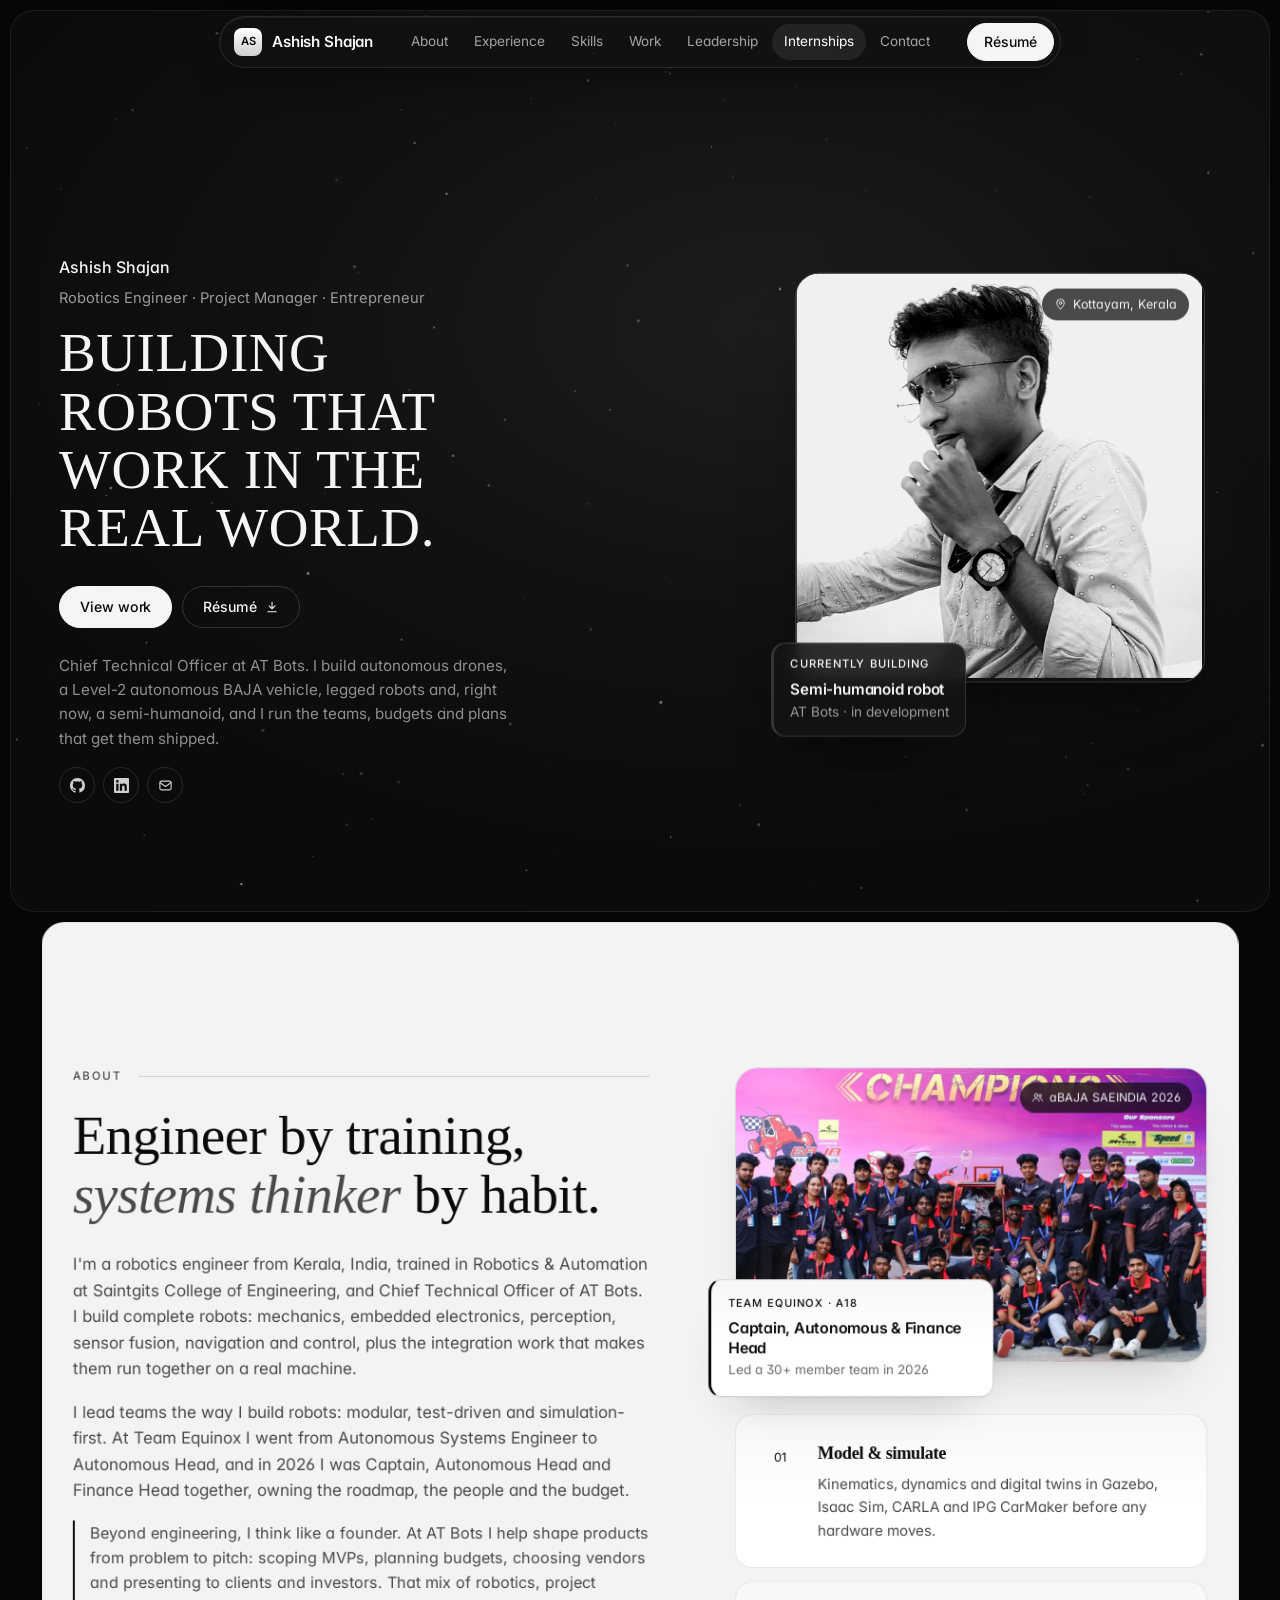
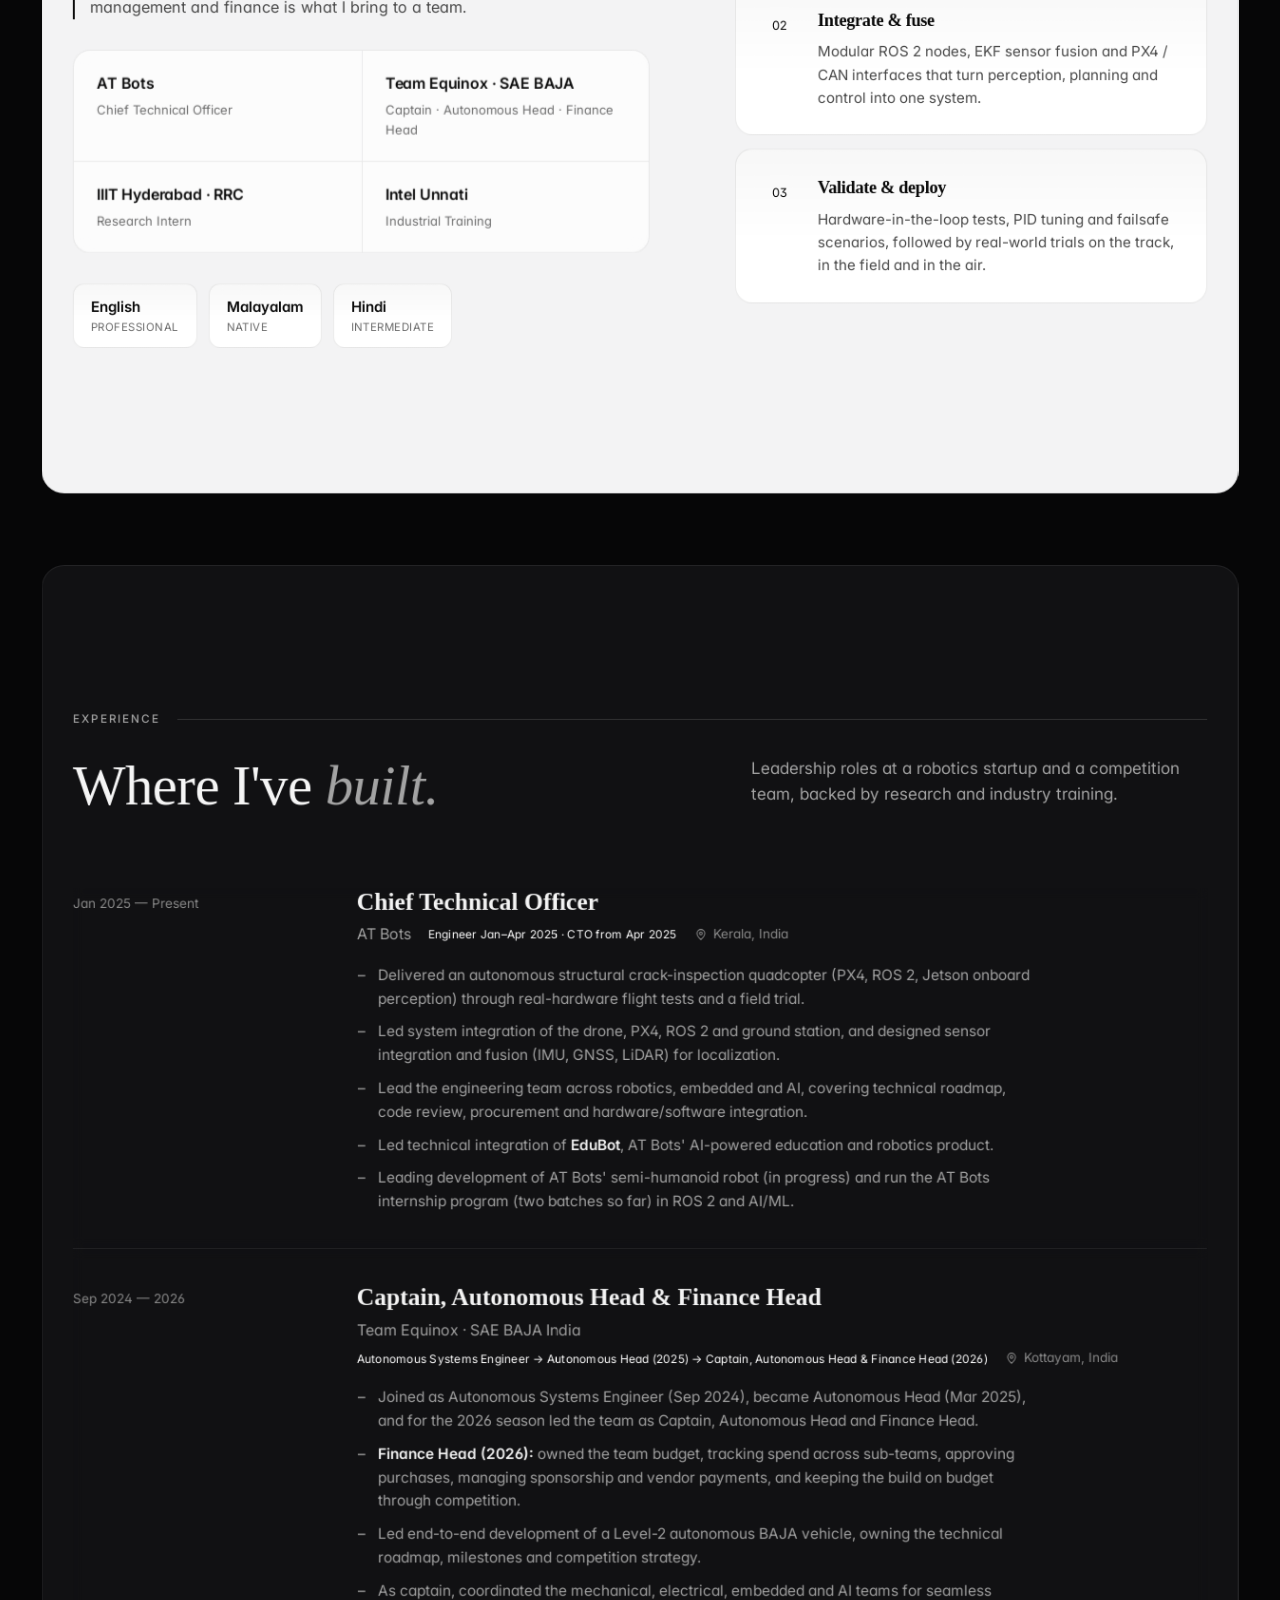
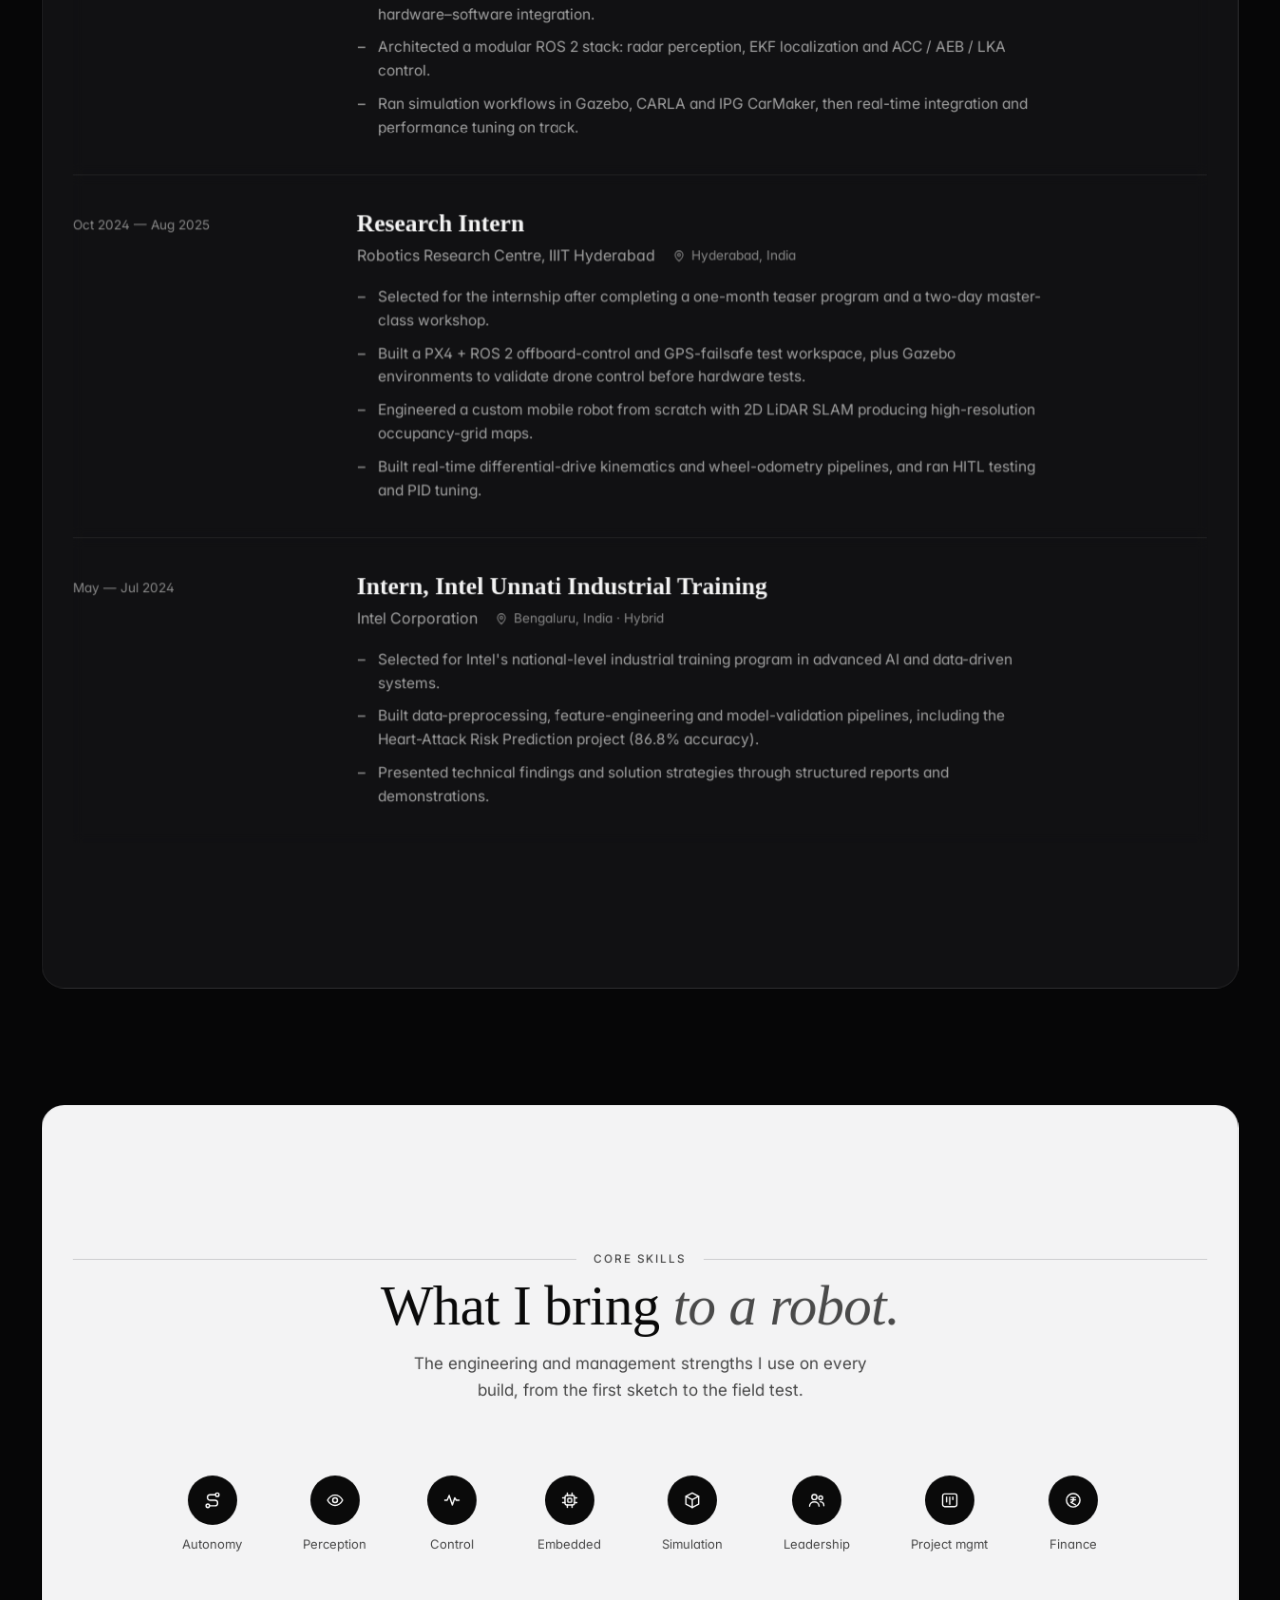
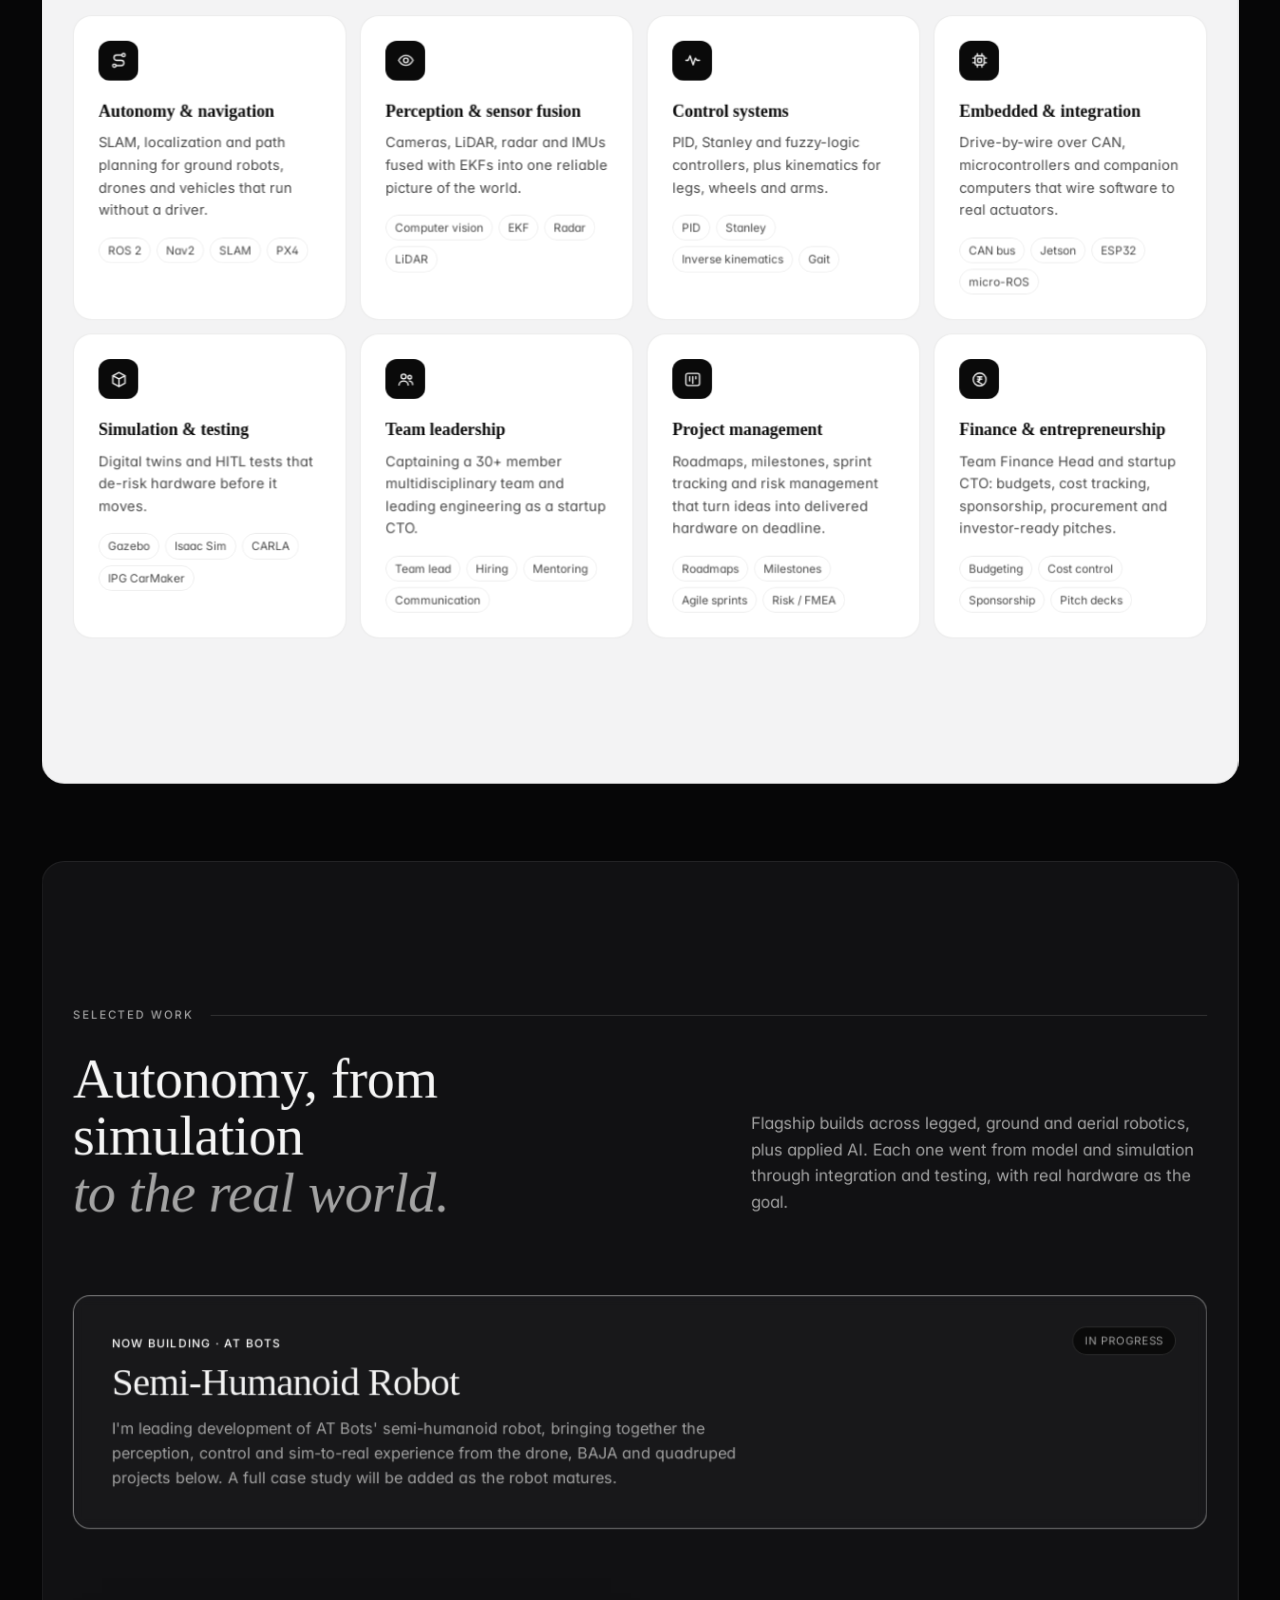
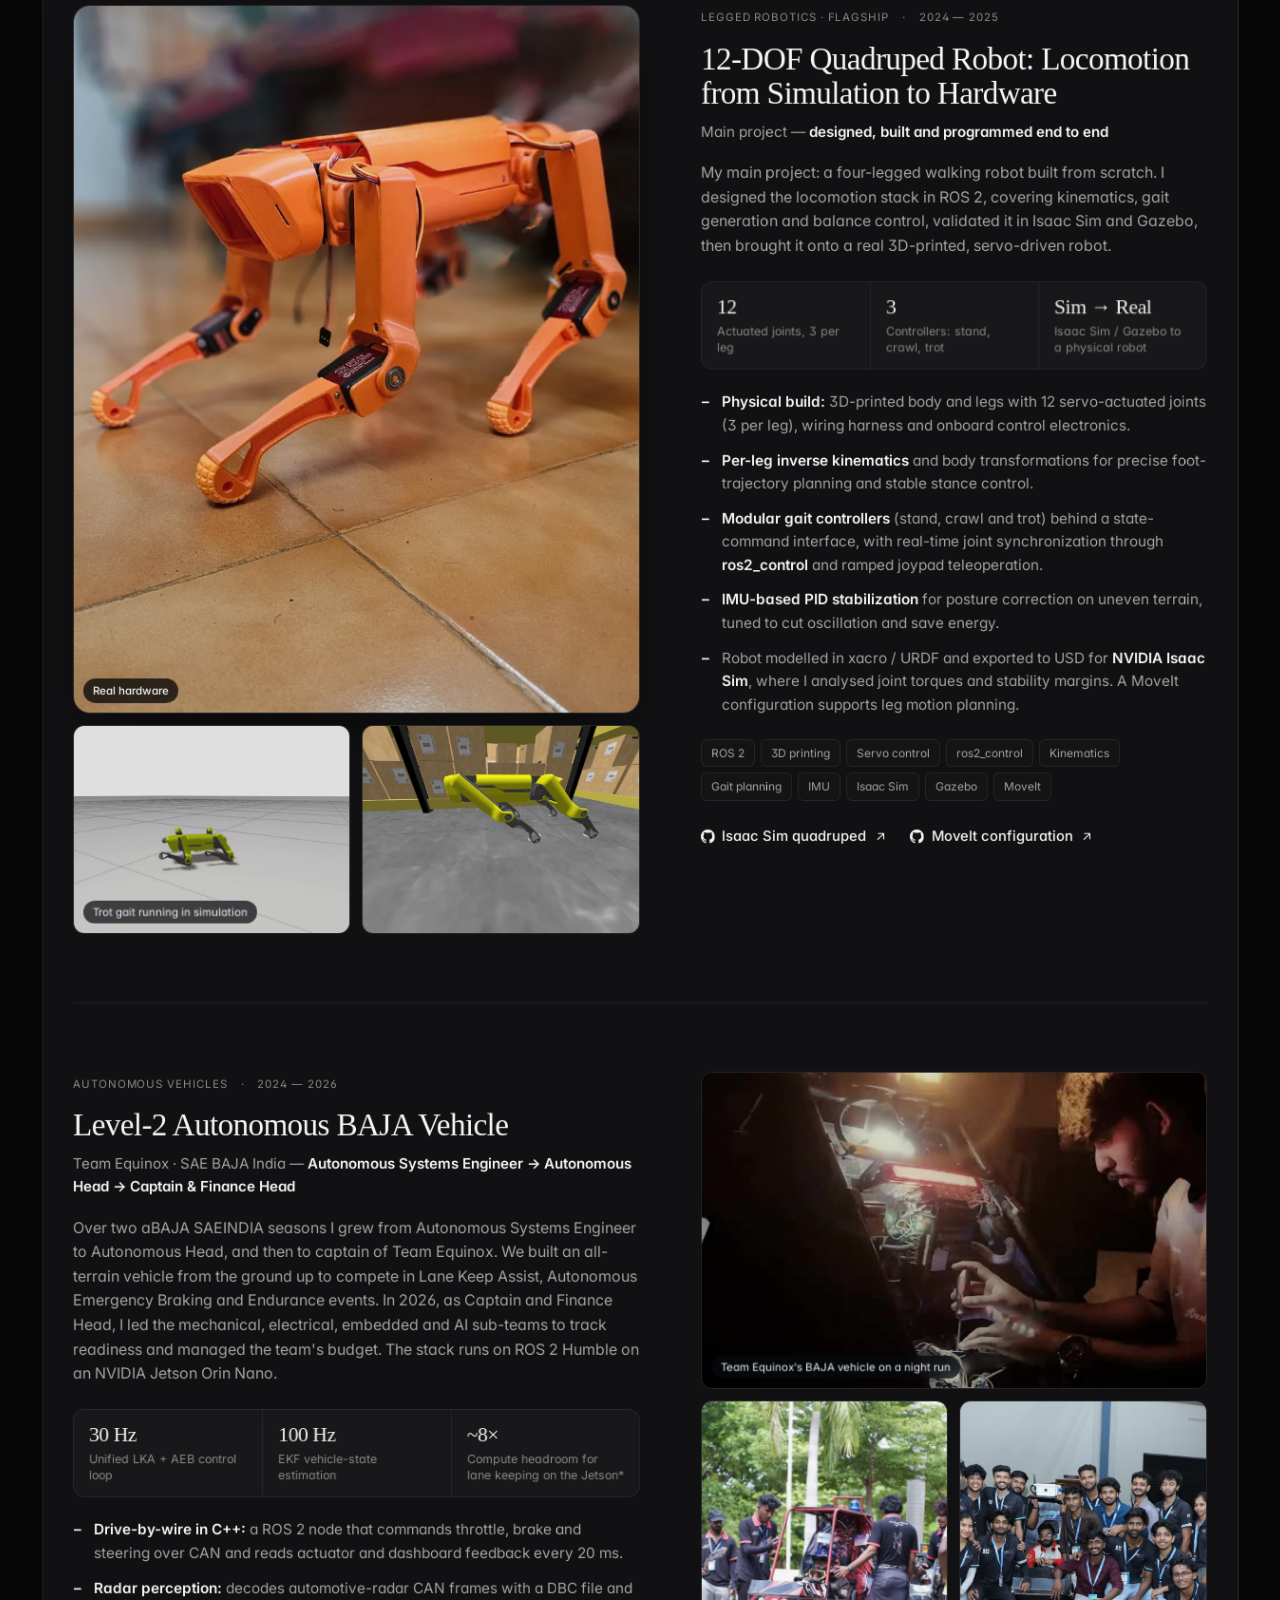
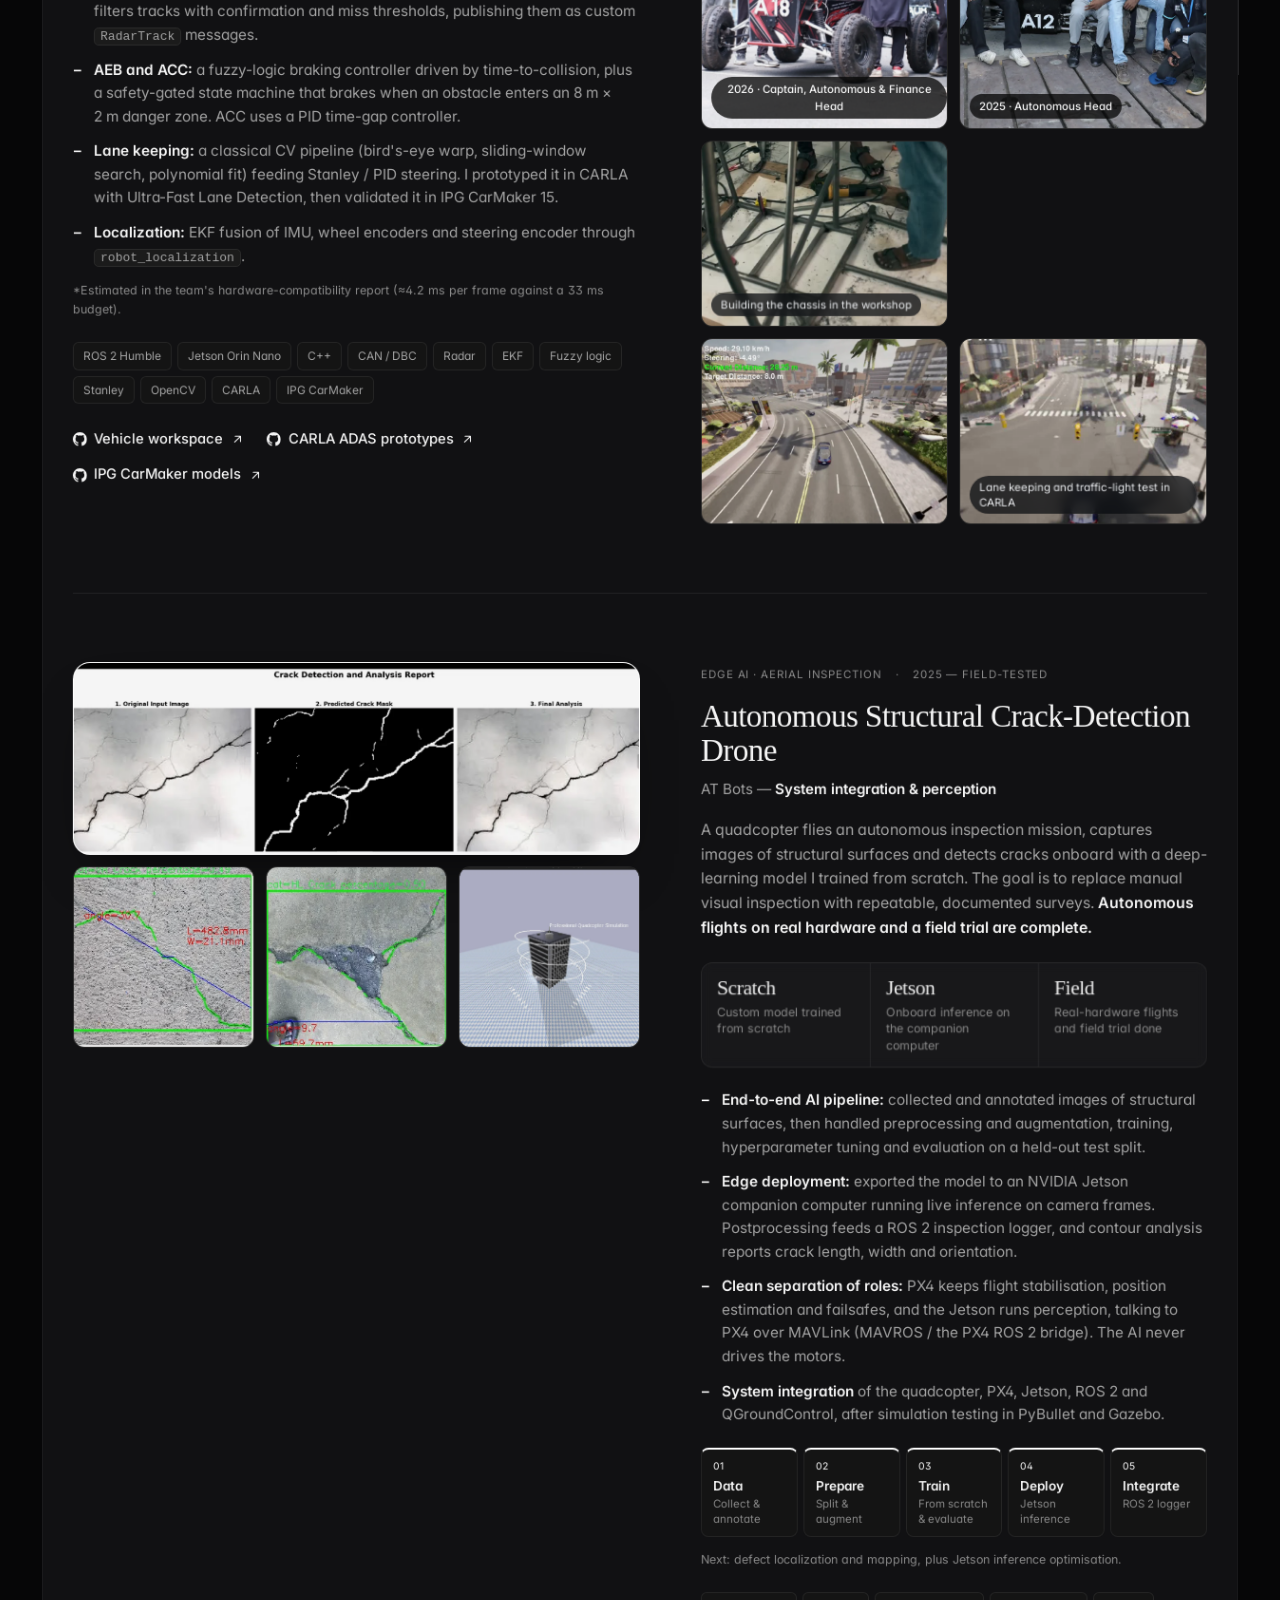
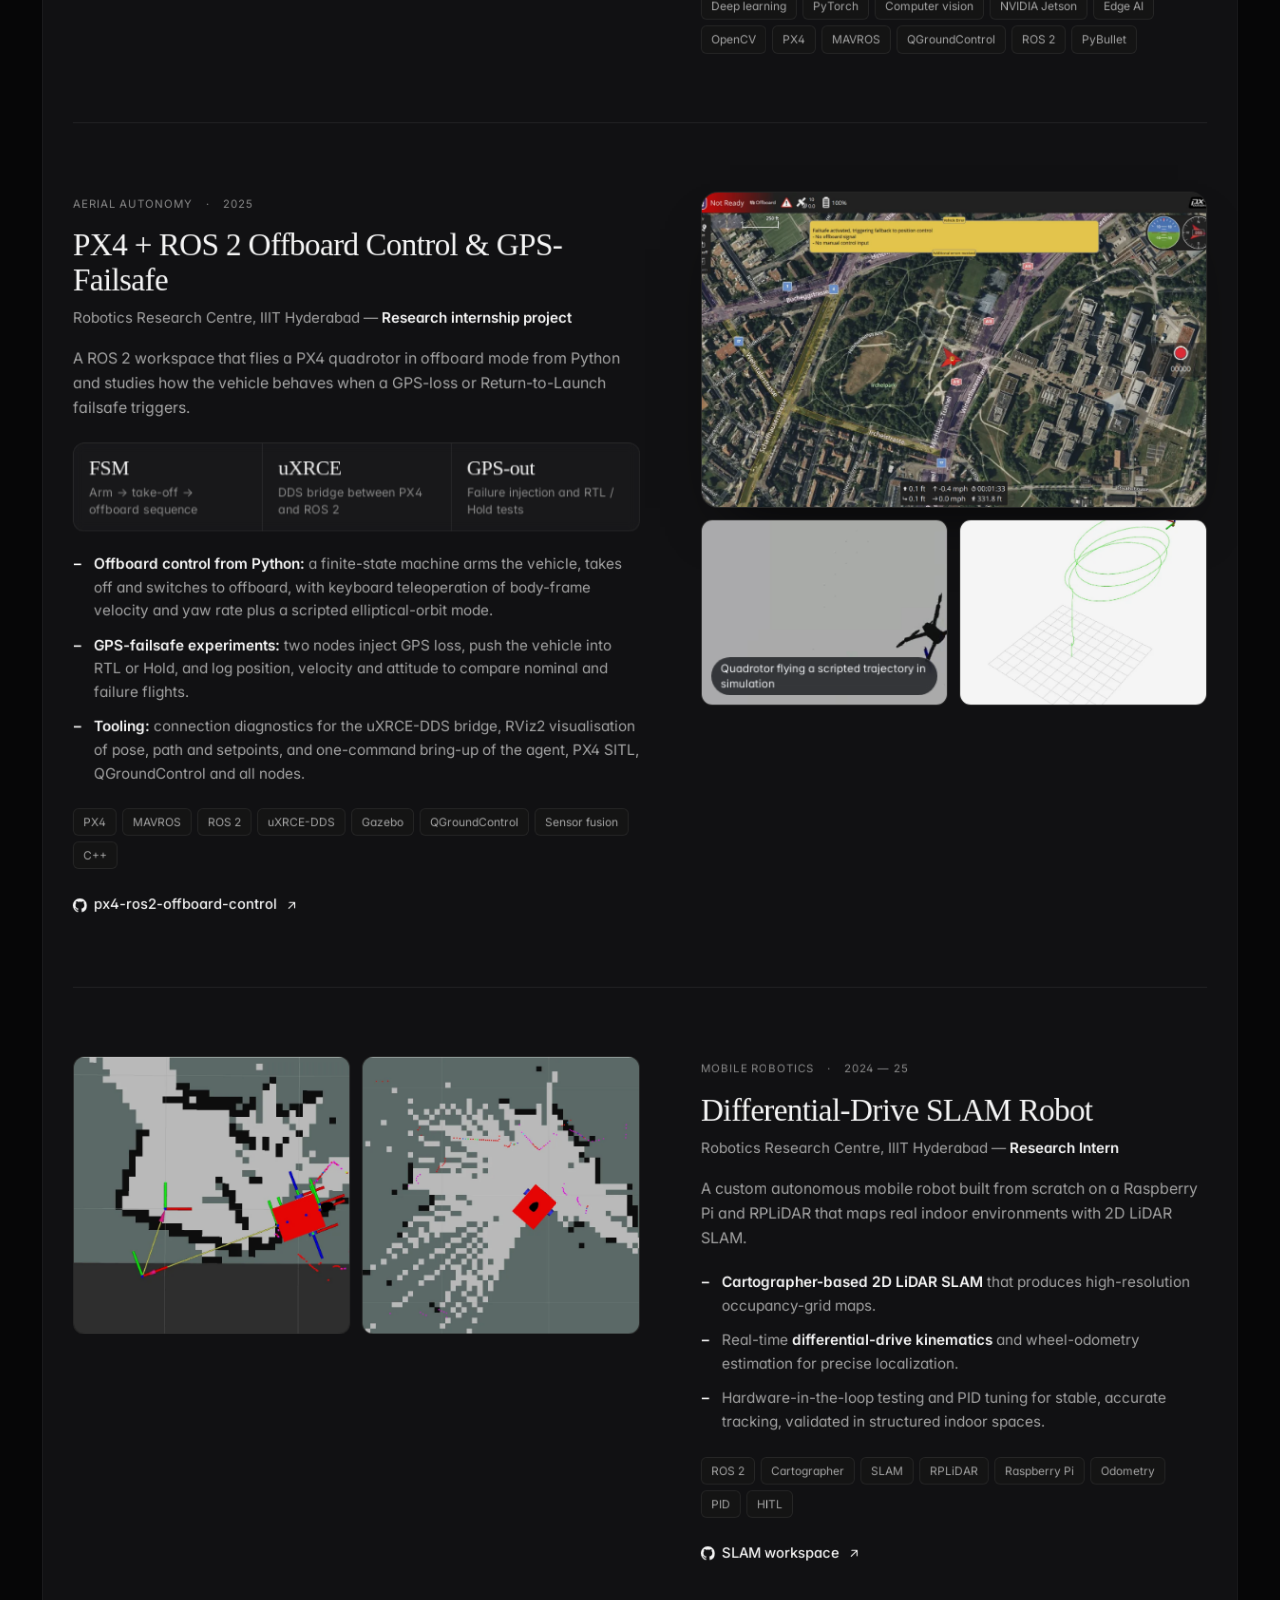
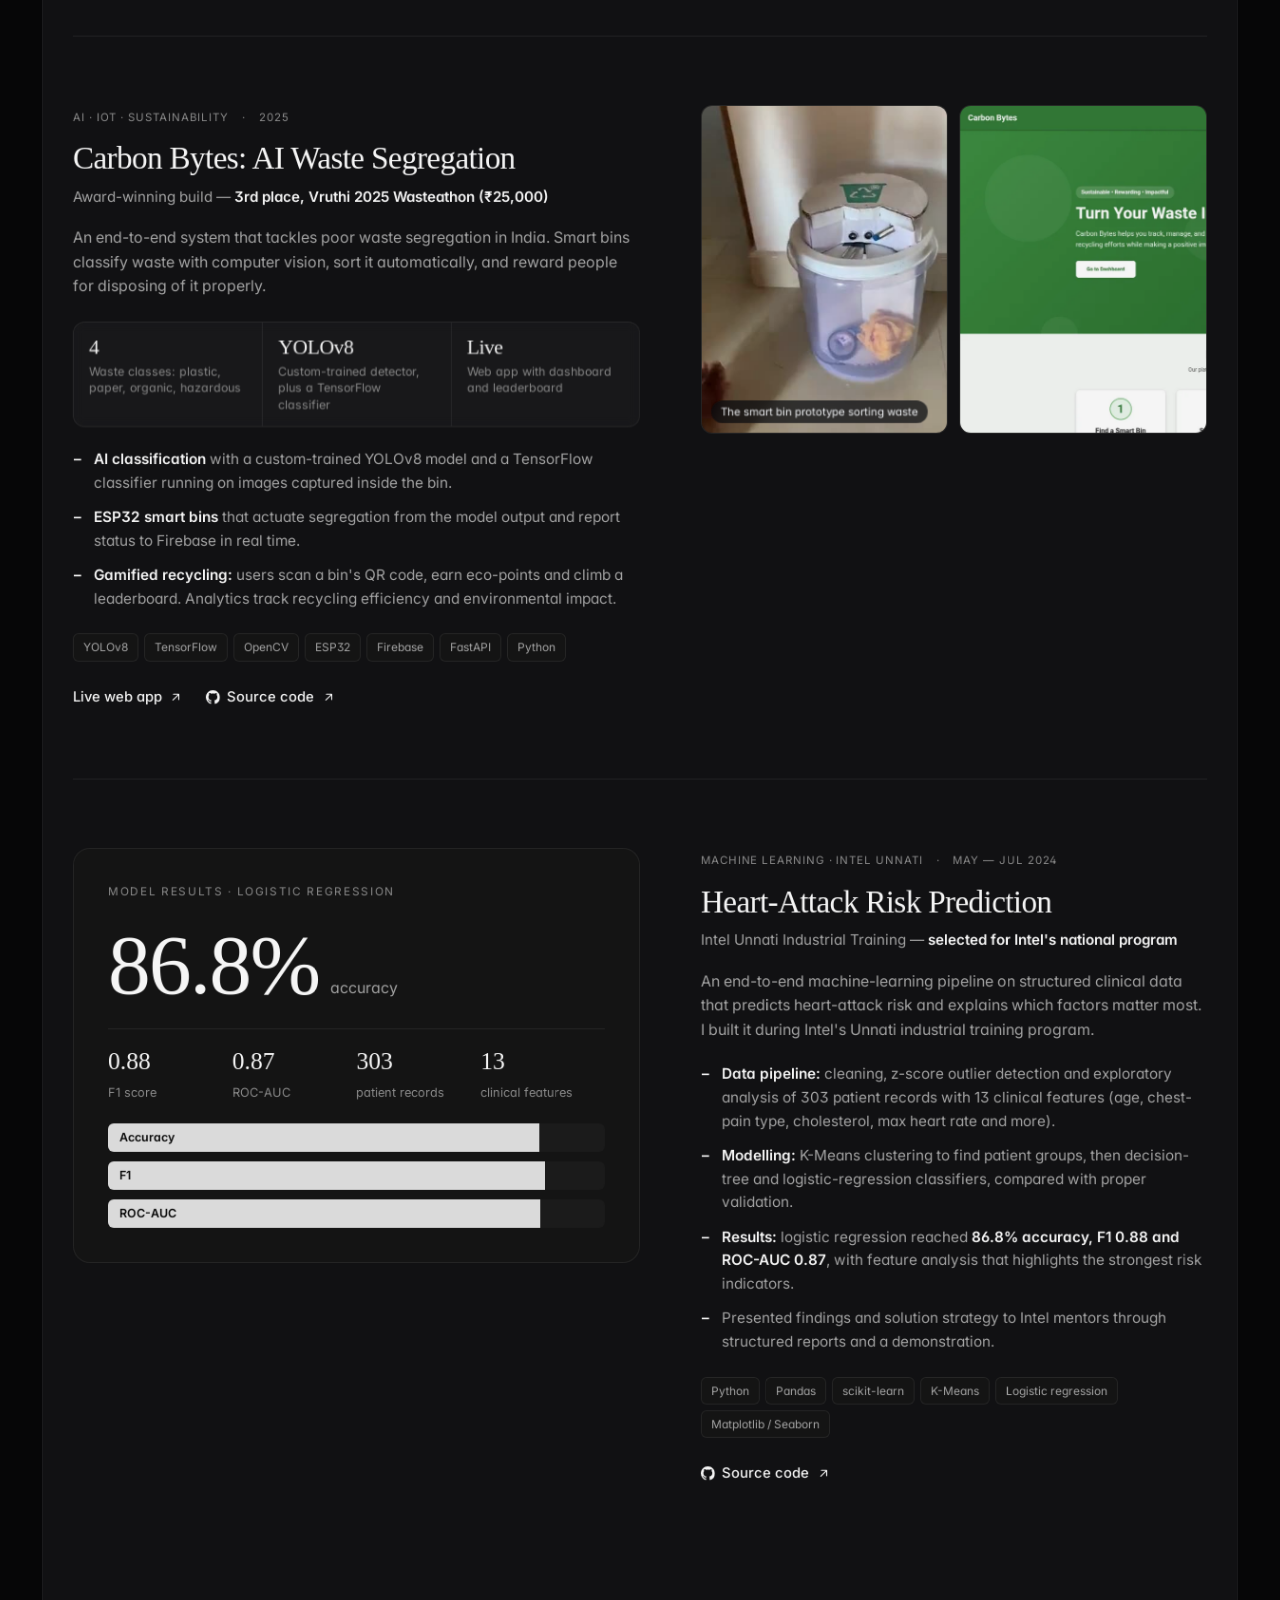
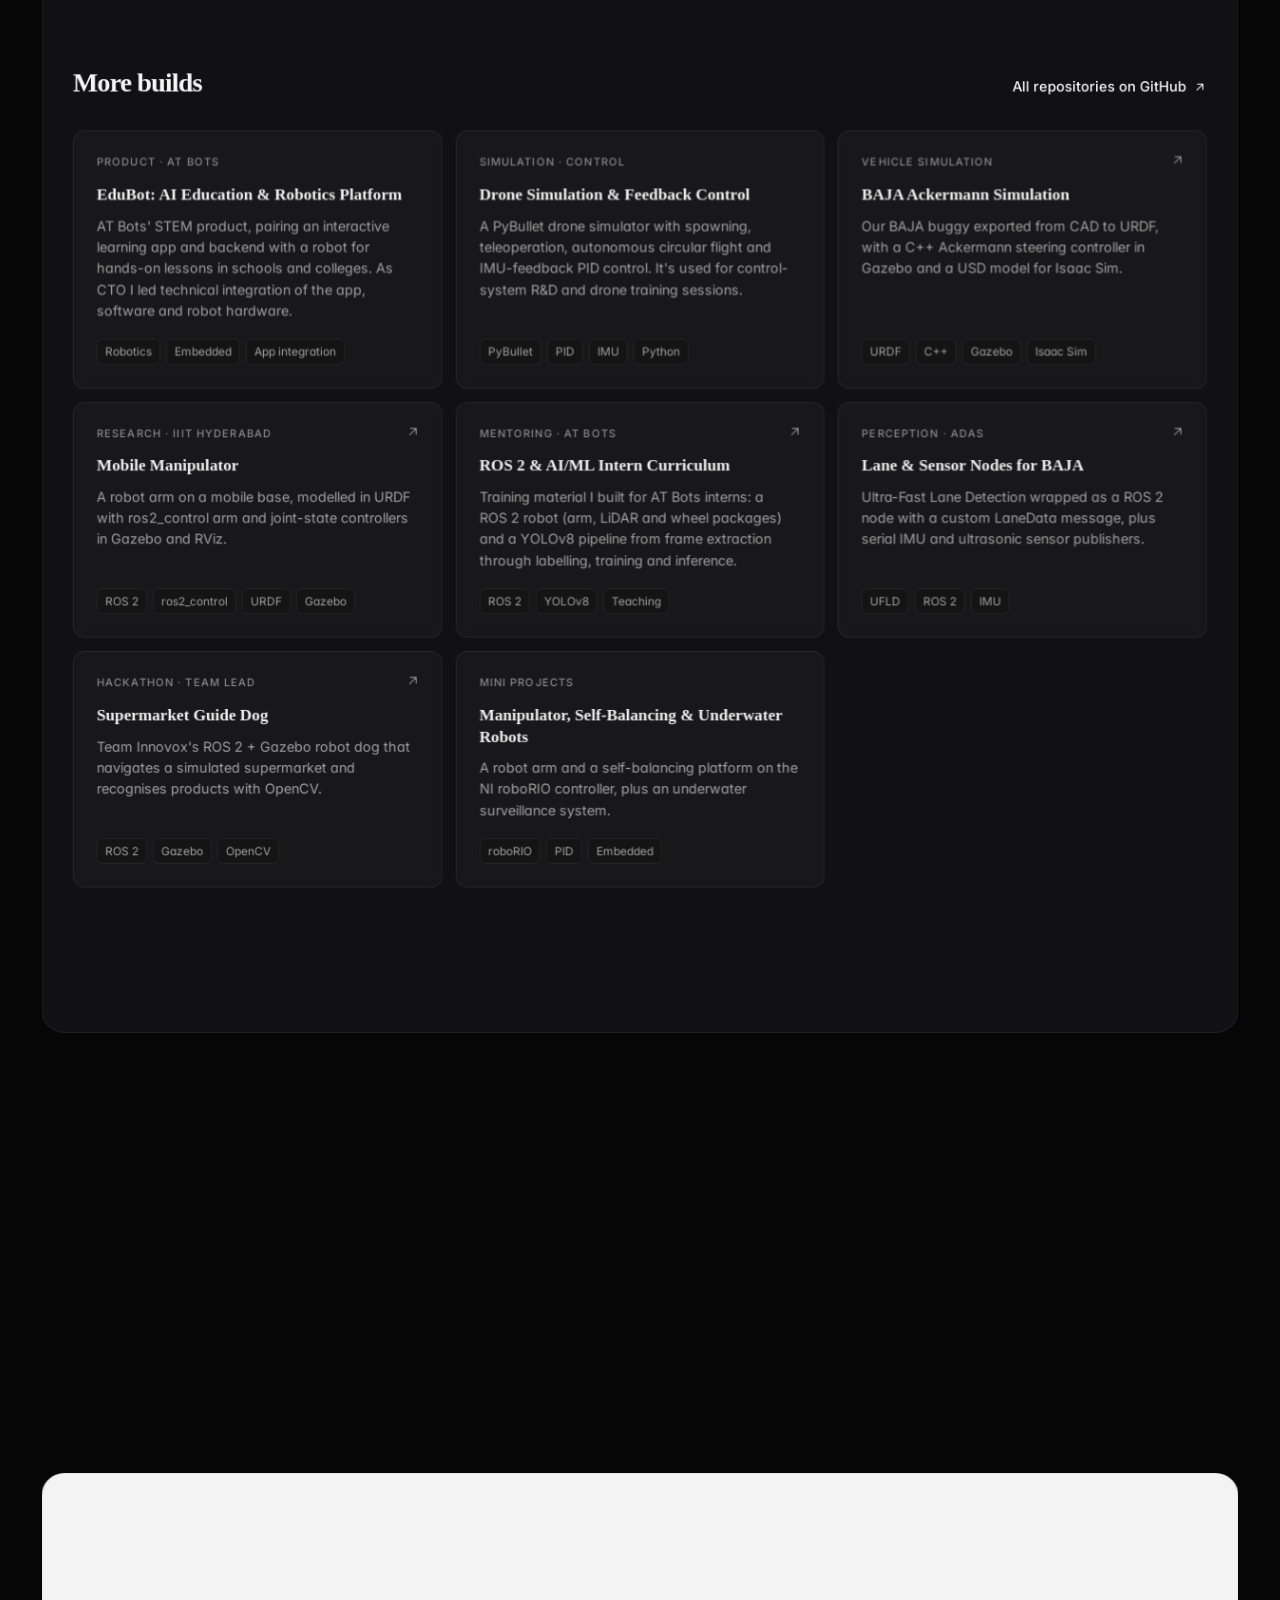
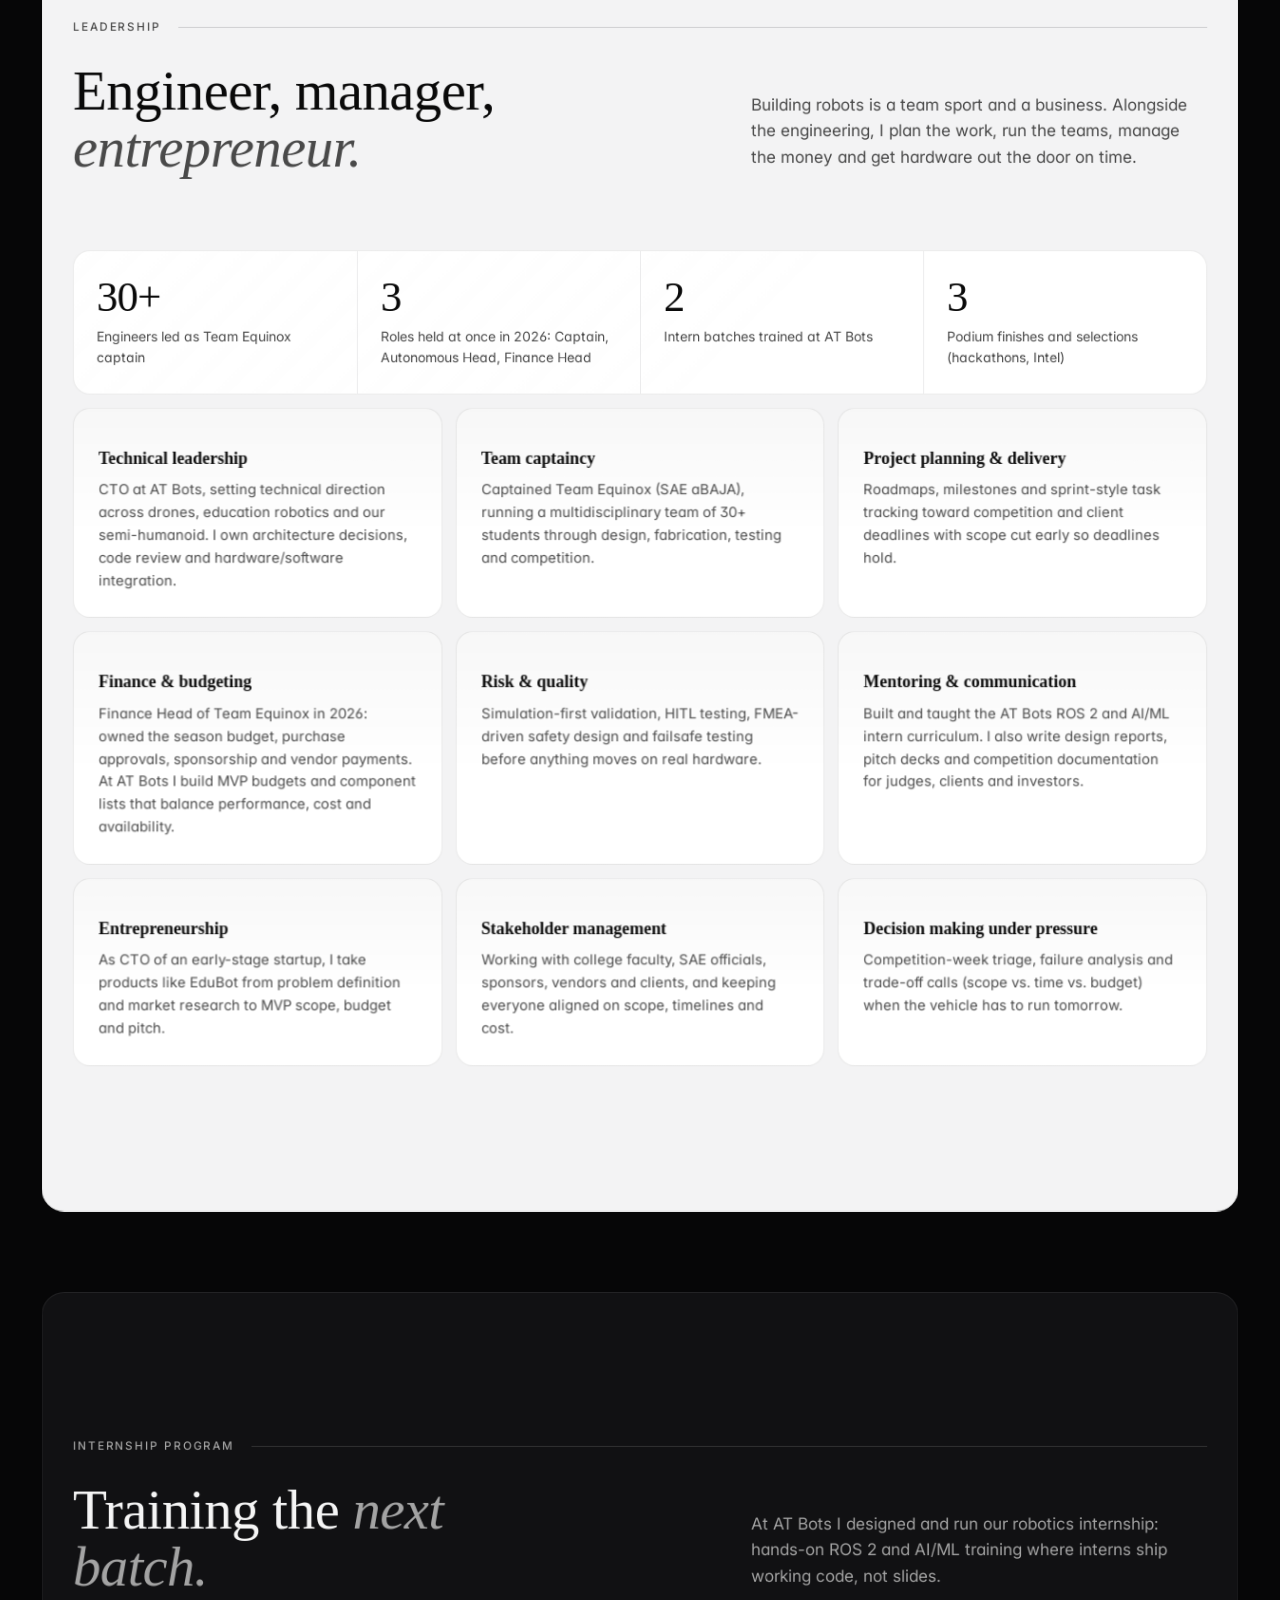
==== commit 9f035afc: "Quadruped as main project with real photo; heart-attack prediction featured; internship program sect" ====
--- a/index.html
+++ b/index.html
@@ -124,6 +124,7 @@
         <a href="#core-skills">Skills</a>
         <a href="#work">Work</a>
         <a href="#leadership">Leadership</a>
+        <a href="#internships">Internships</a>
         <a href="#contact">Contact</a>
       </nav>
 
@@ -141,6 +142,7 @@
         <a href="#core-skills"><span class="mono">03</span>Core skills</a>
         <a href="#work"><span class="mono">04</span>Selected work</a>
         <a href="#leadership"><span class="mono">05</span>Leadership</a>
+        <a href="#internships"><span class="mono">06</span>Internships</a>
         <a href="#recognition"><span class="mono">07</span>Recognition</a>
         <a href="#contact"><span class="mono">08</span>Contact</a>
         <a class="btn btn--solid" href="assets/Ashish_Shajan_Resume.pdf" target="_blank" rel="noopener">Download résumé <svg class="icon"><use href="#i-download"/></svg></a>
@@ -278,7 +280,7 @@
                 <li>Led system integration of the drone, PX4, ROS&nbsp;2 and ground station, and designed sensor integration and fusion (IMU, GNSS, LiDAR) for localization.</li>
                 <li>Lead the engineering team across robotics, embedded and AI, covering technical roadmap, code review, procurement and hardware/software integration.</li>
                 <li>Led technical integration of <strong>EduBot</strong>, AT Bots' AI-powered education and robotics product.</li>
-                <li>Leading development of AT Bots' semi-humanoid robot (in progress), shaped the MEDIVA medical-assistant concept, and mentor intern batches in ROS&nbsp;2 and AI/ML.</li>
+                <li>Leading development of AT Bots' semi-humanoid robot (in progress) and run the AT Bots internship program (two batches so far) in ROS&nbsp;2 and AI/ML.</li>
               </ul>
             </div>
           </li>
@@ -416,7 +418,7 @@
           <p class="section-label mono"><span>04</span> Selected work</p>
           <div>
             <h2 class="section-title" id="work-title">Autonomy, from simulation<br class="br-lg"> <em>to the real world.</em></h2>
-            <p class="section-intro">Seven flagship builds across ground, aerial, legged and service robotics. Each one went from model and simulation through integration and testing, with real hardware as the goal.</p>
+            <p class="section-intro">Flagship builds across legged, ground and aerial robotics, plus applied AI. Each one went from model and simulation through integration and testing, with real hardware as the goal.</p>
           </div>
         </header>
 
@@ -432,6 +434,54 @@
         </aside>
 
         <div class="projects">
+
+          <!-- ── Project 04 · Quadruped ────────────────────────── -->
+          <article class="project reveal" id="project-quadruped">
+            <div class="project__media">
+              <button class="media media--main" type="button" style="--ar: 4 / 5" data-gallery="quad" data-caption="The 12-DOF quadruped I built: 3D-printed body and legs with 12 servo-actuated joints">
+                <img src="assets/img/projects/quadruped-real.webp" alt="Orange 3D-printed four-legged robot dog with servo motors at each joint, standing on a tiled floor" width="900" height="1600" loading="lazy">
+                <span class="media__tag">Real hardware</span>
+                <span class="media__zoom" aria-hidden="true"><svg class="icon"><use href="#i-expand"/></svg></span>
+              </button>
+              <div class="media__row">
+              <figure tabindex="0" role="button" data-gallery="quad" data-caption="Trot gait running in simulation" class="media media--video">
+                <video src="assets/video/quadruped-walk.mp4" poster="assets/video/quadruped-walk.jpg" muted loop playsinline preload="none" aria-label="Trot gait running in simulation"></video>
+                <figcaption class="media__cap">Trot gait running in simulation</figcaption>
+                <span class="media__zoom media__zoom--video" aria-hidden="true"><svg class="icon"><use href="#i-expand"/></svg></span>
+              </figure>
+                <button class="media" type="button" data-gallery="quad" data-caption="Quadruped in a Gazebo warehouse world">
+                  <img src="assets/img/projects/quadruped-warehouse.webp" alt="Yellow quadruped robot walking between warehouse shelves in Gazebo" width="1400" height="761" loading="lazy">
+                  <span class="media__zoom" aria-hidden="true"><svg class="icon"><use href="#i-expand"/></svg></span>
+                </button>
+              </div>
+            </div>
+
+            <div class="project__body">
+              <p class="project__meta mono"><span class="project__index">04</span><span>Legged robotics · Flagship</span><span>2024 — 2025</span></p>
+              <h3 class="project__title">12-DOF Quadruped Robot: Locomotion from Simulation to Hardware</h3>
+              <p class="project__org">Main project — <strong>designed, built and programmed end to end</strong></p>
+              <p class="project__summary">My main project: a four-legged walking robot built from scratch. I designed the locomotion stack in ROS&nbsp;2, covering kinematics, gait generation and balance control, validated it in Isaac Sim and Gazebo, then brought it onto a real 3D-printed, servo-driven robot.</p>
+              <dl class="stats">
+                <div><dt>12</dt><dd>Actuated joints, 3 per leg</dd></div>
+                <div><dt>3</dt><dd>Controllers: stand, crawl, trot</dd></div>
+                <div><dt>Sim → Real</dt><dd>Isaac Sim / Gazebo to a physical robot</dd></div>
+              </dl>
+              <ul class="project__points">
+                <li><strong>Physical build:</strong> 3D-printed body and legs with 12 servo-actuated joints (3 per leg), wiring harness and onboard control electronics.</li>
+                <li><strong>Per-leg inverse kinematics</strong> and body transformations for precise foot-trajectory planning and stable stance control.</li>
+                <li><strong>Modular gait controllers</strong> (stand, crawl and trot) behind a state-command interface, with real-time joint synchronization through <strong>ros2_control</strong> and ramped joypad teleoperation.</li>
+                <li><strong>IMU-based PID stabilization</strong> for posture correction on uneven terrain, tuned to cut oscillation and save energy.</li>
+                <li>Robot modelled in xacro / URDF and exported to USD for <strong>NVIDIA Isaac Sim</strong>, where I analysed joint torques and stability margins. A MoveIt configuration supports leg motion planning.</li>
+              </ul>
+              <ul class="tags" aria-label="Technologies">
+                <li>ROS 2</li><li>3D printing</li><li>Servo control</li><li>ros2_control</li><li>Kinematics</li><li>Gait planning</li><li>IMU</li><li>Isaac Sim</li><li>Gazebo</li><li>MoveIt</li>
+              </ul>
+              <div class="project__links">
+                <a class="link-arrow" href="https://github.com/Ashish480/quadruped-Isaacsim" target="_blank" rel="noopener"><svg class="icon"><use href="#i-github"/></svg>Isaac Sim quadruped <svg class="icon"><use href="#i-arrow-up-right"/></svg></a>
+                <a class="link-arrow" href="https://github.com/Ashish480/moveitquadmini" target="_blank" rel="noopener"><svg class="icon"><use href="#i-github"/></svg>MoveIt configuration <svg class="icon"><use href="#i-arrow-up-right"/></svg></a>
+              </div>
+            </div>
+          </article>
 
           <!-- ── Project 01 · BAJA ─────────────────────────────── -->
           <article class="project reveal" id="project-baja">
@@ -578,8 +628,8 @@
             <div class="project__body">
               <p class="project__meta mono"><span class="project__index">03</span><span>Aerial autonomy</span><span>2025</span></p>
               <h3 class="project__title">PX4 + ROS 2 Offboard Control &amp; GPS-Failsafe</h3>
-              <p class="project__org">Research internship, IIIT Hyderabad &amp; AT Bots — <strong>ROS 2 · PX4 · uXRCE-DDS</strong></p>
-              <p class="project__summary">A ROS&nbsp;2 workspace that flies a PX4 quadrotor in offboard mode from Python and studies how the vehicle behaves when a GPS-loss or Return-to-Launch failsafe triggers. This is the flight-software foundation behind AT Bots' inspection drones.</p>
+              <p class="project__org">Robotics Research Centre, IIIT Hyderabad — <strong>Research internship project</strong></p>
+              <p class="project__summary">A ROS&nbsp;2 workspace that flies a PX4 quadrotor in offboard mode from Python and studies how the vehicle behaves when a GPS-loss or Return-to-Launch failsafe triggers.</p>
               <dl class="stats">
                 <div><dt>FSM</dt><dd>Arm → take-off → offboard sequence</dd></div>
                 <div><dt>uXRCE</dt><dd>DDS bridge between PX4 and ROS&nbsp;2</dd></div>
@@ -589,7 +639,6 @@
                 <li><strong>Offboard control from Python:</strong> a finite-state machine arms the vehicle, takes off and switches to offboard, with keyboard teleoperation of body-frame velocity and yaw rate plus a scripted elliptical-orbit mode.</li>
                 <li><strong>GPS-failsafe experiments:</strong> two nodes inject GPS loss, push the vehicle into RTL or Hold, and log position, velocity and attitude to compare nominal and failure flights.</li>
                 <li><strong>Tooling:</strong> connection diagnostics for the uXRCE-DDS bridge, RViz2 visualisation of pose, path and setpoints, and one-command bring-up of the agent, PX4 SITL, QGroundControl and all nodes.</li>
-                <li>Sensor fusion (IMU, GNSS, LiDAR) for localization and obstacle avoidance carried into AT Bots' drone stack.</li>
               </ul>
               <ul class="tags" aria-label="Technologies">
                 <li>PX4</li><li>MAVROS</li><li>ROS 2</li><li>uXRCE-DDS</li><li>Gazebo</li><li>QGroundControl</li><li>Sensor fusion</li><li>C++</li>
@@ -600,51 +649,7 @@
             </div>
           </article>
 
-          <!-- ── Project 04 · Quadruped ────────────────────────── -->
-          <article class="project reveal" id="project-quadruped">
-            <div class="project__media">
-              <figure tabindex="0" role="button" data-gallery="quad" data-caption="Trot gait running in simulation" class="media media--video" style="--ar:  media--main">
-                <video src="assets/video/quadruped-walk.mp4" poster="assets/video/quadruped-walk.jpg" muted loop playsinline preload="none" aria-label="Trot gait running in simulation"></video>
-                <figcaption class="media__cap">Trot gait running in simulation</figcaption>
-                <span class="media__zoom media__zoom--video" aria-hidden="true"><svg class="icon"><use href="#i-expand"/></svg></span>
-              </figure>
-              <div class="media__row">
-                <button class="media" type="button" data-gallery="quad" data-caption="Quadruped in a Gazebo warehouse world">
-                  <img src="assets/img/projects/quadruped-warehouse.webp" alt="Yellow quadruped robot walking between warehouse shelves in Gazebo" width="1400" height="761" loading="lazy">
-                  <span class="media__zoom" aria-hidden="true"><svg class="icon"><use href="#i-expand"/></svg></span>
-                </button>
-                <button class="media" type="button" data-gallery="quad" data-caption="12-DOF robot model in RViz">
-                  <img src="assets/img/projects/quadruped-rviz.webp" alt="Quadruped robot model standing in RViz" width="525" height="640" loading="lazy">
-                  <span class="media__zoom" aria-hidden="true"><svg class="icon"><use href="#i-expand"/></svg></span>
-                </button>
-              </div>
-            </div>
-
-            <div class="project__body">
-              <p class="project__meta mono"><span class="project__index">04</span><span>Legged robotics</span><span>2024</span></p>
-              <h3 class="project__title">12-DOF Quadruped Locomotion</h3>
-              <p class="project__org">Academic project — <strong>ROS 2 · Isaac Sim · Gazebo</strong></p>
-              <p class="project__summary">A modular ROS&nbsp;2 locomotion framework for a 12-DOF quadruped. It covers kinematics, gait generation and balance control, and was validated in high-fidelity physics before moving to hardware.</p>
-              <dl class="stats">
-                <div><dt>12</dt><dd>Actuated joints, 3 per leg</dd></div>
-                <div><dt>3</dt><dd>Controllers: stand, crawl, trot</dd></div>
-                <div><dt>2</dt><dd>Simulators: Isaac Sim and Gazebo</dd></div>
-              </dl>
-              <ul class="project__points">
-                <li><strong>Per-leg inverse kinematics</strong> and body transformations for precise foot-trajectory planning and stable stance control.</li>
-                <li><strong>Modular gait controllers</strong> (stand, crawl and trot) behind a state-command interface, with real-time joint synchronization through <strong>ros2_control</strong> and ramped joypad teleoperation.</li>
-                <li><strong>IMU-based PID stabilization</strong> for posture correction on uneven terrain, tuned to cut oscillation and save energy.</li>
-                <li>Robot modelled in xacro / URDF and exported to USD for <strong>NVIDIA Isaac Sim</strong>, where I analysed joint torques and stability margins. A MoveIt configuration supports leg motion planning.</li>
-              </ul>
-              <ul class="tags" aria-label="Technologies">
-                <li>ROS 2</li><li>ros2_control</li><li>Kinematics</li><li>Gait planning</li><li>IMU</li><li>Isaac Sim</li><li>Gazebo</li><li>MoveIt</li>
-              </ul>
-              <div class="project__links">
-                <a class="link-arrow" href="https://github.com/Ashish480/quadruped-Isaacsim" target="_blank" rel="noopener"><svg class="icon"><use href="#i-github"/></svg>Isaac Sim quadruped <svg class="icon"><use href="#i-arrow-up-right"/></svg></a>
-                <a class="link-arrow" href="https://github.com/Ashish480/moveitquadmini" target="_blank" rel="noopener"><svg class="icon"><use href="#i-github"/></svg>MoveIt configuration <svg class="icon"><use href="#i-arrow-up-right"/></svg></a>
-              </div>
-            </div>
-          </article>
+
 
           <!-- ── Project 05 · SLAM robot ───────────────────────── -->
           <article class="project reveal" id="project-slam">
@@ -717,46 +722,47 @@
             </div>
           </article>
 
-          <!-- ── Project 07 · MEDIVA ───────────────────────────── -->
-          <article class="project reveal" id="project-mediva">
+          <!-- ── Intel Unnati · Heart-attack prediction ───────── -->
+          <article class="project reveal" id="project-heart">
             <div class="project__media">
-              <button class="media media--main" type="button" data-gallery="mediva" data-caption="RTAB-Map 3D mapping run for MEDIVA's navigation stack">
-                <img src="assets/img/projects/mediva-rtabmap.webp" alt="RTAB-Map visualisation of a mapped indoor space" width="1200" height="553" loading="lazy">
-                <span class="media__zoom" aria-hidden="true"><svg class="icon"><use href="#i-expand"/></svg></span>
-              </button>
-              <div class="media__row">
-                <button class="media media--contain" type="button" style="--ar: 1 / 1" data-gallery="mediva" data-caption="Concept 1: mobile base with a manipulator arm, camera, UV lamp, vitals slot, display and storage">
-                  <img src="assets/img/projects/mediva-concept.webp" alt="Labelled concept sketch of a hospital robot with an arm, camera, UV lamp, vitals module, display and storage" width="1000" height="871" loading="lazy">
-                  <span class="media__zoom" aria-hidden="true"><svg class="icon"><use href="#i-expand"/></svg></span>
-                </button>
-                <div class="media media--note" style="--ar: 1 / 1">
-                  <p class="mono">Prototype V1 safety</p>
-                  <ul><li>ToF "virtual bumper" ring</li><li>Hardware E-stops</li><li>MCU heartbeat watchdog</li><li>FMEA-driven design</li></ul>
+              <div class="results">
+                <p class="results__label">Model results · logistic regression</p>
+                <div class="results__big"><span>86.8%</span><small>accuracy</small></div>
+                <dl class="results__grid">
+                  <div><dt>0.88</dt><dd>F1 score</dd></div>
+                  <div><dt>0.87</dt><dd>ROC-AUC</dd></div>
+                  <div><dt>303</dt><dd>patient records</dd></div>
+                  <div><dt>13</dt><dd>clinical features</dd></div>
+                </dl>
+                <div class="results__bars" aria-hidden="true">
+                  <span style="--v:.868"><b>Accuracy</b></span>
+                  <span style="--v:.88"><b>F1</b></span>
+                  <span style="--v:.87"><b>ROC-AUC</b></span>
                 </div>
               </div>
             </div>
 
             <div class="project__body">
-              <p class="project__meta mono"><span class="project__index">07</span><span>Service robotics · R&amp;D</span><span>2025</span></p>
-              <h3 class="project__title">MEDIVA: Autonomous Medical Assistant Robot</h3>
-              <p class="project__org">AT Bots — <strong>Concept, architecture &amp; prototype planning</strong></p>
-              <p class="project__summary">A robotic assistant that relieves overburdened hospital staff. It navigates wards on its own, checks patients' vitals and supports infection control. I worked on the concept from problem definition through the V1 prototype plan.</p>
-              <dl class="stats">
-                <div><dt>VSLAM</dt><dd>RTAB-Map 3D mapping and localization</dd></div>
-                <div><dt>3</dt><dd>Door-handling concepts evaluated</dd></div>
-                <div><dt>V1</dt><dd>Scoped MVP with budget and component plan</dd></div>
-              </dl>
+              <p class="project__meta mono"><span class="project__index">07</span><span>Machine learning · Intel Unnati</span><span>May — Jul 2024</span></p>
+              <h3 class="project__title">Heart-Attack Risk Prediction</h3>
+              <p class="project__org">Intel Unnati Industrial Training — <strong>selected for Intel's national program</strong></p>
+              <p class="project__summary">An end-to-end machine-learning pipeline on structured clinical data that predicts heart-attack risk and explains which factors matter most. I built it during Intel's Unnati industrial training program.</p>
               <ul class="project__points">
-                <li><strong>Navigation:</strong> RTAB-Map VSLAM with wheel-odometry + IMU fusion for dead-reckoning in featureless corridors. Nav2 handles global and local planning around people and carts.</li>
-                <li><strong>Engineering trade-offs:</strong> compared a 5-DOF door-opening arm, a linear push mechanism and integration with automatic doors, backed by nurse interviews across four countries and industry survey data.</li>
-                <li><strong>Vitals module:</strong> a hand-placement slot for SpO₂, temperature, heart rate and respiration, with alerts and auto-disinfection.</li>
-                <li><strong>Prototype planning:</strong> Jetson Orin Nano compute, T-slot chassis, LiFePO₄ power with BMS, MVP budget and component list.</li>
+                <li><strong>Data pipeline:</strong> cleaning, z-score outlier detection and exploratory analysis of 303 patient records with 13 clinical features (age, chest-pain type, cholesterol, max heart rate and more).</li>
+                <li><strong>Modelling:</strong> K-Means clustering to find patient groups, then decision-tree and logistic-regression classifiers, compared with proper validation.</li>
+                <li><strong>Results:</strong> logistic regression reached <strong>86.8% accuracy, F1 0.88 and ROC-AUC 0.87</strong>, with feature analysis that highlights the strongest risk indicators.</li>
+                <li>Presented findings and solution strategy to Intel mentors through structured reports and a demonstration.</li>
               </ul>
               <ul class="tags" aria-label="Technologies">
-                <li>ROS 2</li><li>RTAB-Map</li><li>VSLAM</li><li>Nav2</li><li>Jetson Orin Nano</li><li>Sensor fusion</li><li>FMEA</li><li>Product planning</li>
-              </ul>
-            </div>
-          </article>
+                <li>Python</li><li>Pandas</li><li>scikit-learn</li><li>K-Means</li><li>Logistic regression</li><li>Matplotlib / Seaborn</li>
+              </ul>
+              <div class="project__links">
+                <a class="link-arrow" href="https://github.com/Ashish480/Heartattackprediction" target="_blank" rel="noopener"><svg class="icon"><use href="#i-github"/></svg>Source code <svg class="icon"><use href="#i-arrow-up-right"/></svg></a>
+              </div>
+            </div>
+          </article>
+
+
         </div>
 
         <!-- ── More builds ────────────────────────────────────── -->
@@ -815,13 +821,6 @@
               <svg class="icon mini__arrow" aria-hidden="true"><use href="#i-arrow-up-right"/></svg>
             </article>
             <article class="mini reveal">
-              <p class="mini__label mono">Machine learning · Intel Unnati</p>
-              <h4 class="mini__title"><a href="https://github.com/Ashish480/Heartattackprediction" target="_blank" rel="noopener">Heart-Attack Risk Prediction</a></h4>
-              <p class="mini__text">End-to-end ML on 303 patient records (13 clinical features): cleaning, z-score outlier detection, EDA, K-Means and classification. Logistic regression reached <strong>86.8% accuracy, F1 0.88, ROC-AUC 0.87</strong>.</p>
-              <ul class="tags tags--sm"><li>scikit-learn</li><li>Pandas</li><li>ML</li></ul>
-              <svg class="icon mini__arrow" aria-hidden="true"><use href="#i-arrow-up-right"/></svg>
-            </article>
-            <article class="mini reveal">
               <p class="mini__label mono">Mini projects</p>
               <h4 class="mini__title">Manipulator, Self-Balancing &amp; Underwater Robots</h4>
               <p class="mini__text">A robot arm and a self-balancing platform on the NI roboRIO controller, plus an underwater surveillance system.</p>
@@ -866,7 +865,7 @@
           <article class="lead-card reveal">
             <p class="lead-card__num mono">03</p>
             <h3>Project planning &amp; delivery</h3>
-            <p>Roadmaps, milestones and sprint-style task tracking toward competition and client deadlines, with scope cut early (e.g. MEDIVA V1) so deadlines hold.</p>
+            <p>Roadmaps, milestones and sprint-style task tracking toward competition and client deadlines with scope cut early so deadlines hold.</p>
           </article>
           <article class="lead-card reveal">
             <p class="lead-card__num mono">04</p>
@@ -886,7 +885,7 @@
           <article class="lead-card reveal">
             <p class="lead-card__num mono">07</p>
             <h3>Entrepreneurship</h3>
-            <p>As CTO of an early-stage startup, I take products like EduBot and MEDIVA from problem definition and market research to MVP scope, budget and pitch.</p>
+            <p>As CTO of an early-stage startup, I take products like EduBot from problem definition and market research to MVP scope, budget and pitch.</p>
           </article>
           <article class="lead-card reveal">
             <p class="lead-card__num mono">08</p>
@@ -903,9 +902,55 @@
     </section>
 
     <!-- ================================================================
+         INTERNSHIPS I RUN
+         ================================================================ -->
+    <section class="section panel" id="internships" aria-labelledby="interns-title">
+      <div class="container">
+        <header class="section-head reveal">
+          <p class="section-label mono"><span>06</span> Internship program</p>
+          <div>
+            <h2 class="section-title" id="interns-title">Training the <em>next batch.</em></h2>
+            <p class="section-intro">At AT Bots I designed and run our robotics internship: hands-on ROS&nbsp;2 and AI/ML training where interns ship working code, not slides.</p>
+          </div>
+        </header>
+
+        <div class="batches">
+          <article class="batch reveal">
+            <p class="batch__tag">Batch 1 · May 2026</p>
+            <h3 class="batch__title">ROS 2 foundations</h3>
+            <p class="batch__text">First cohort. Interns learned the ROS&nbsp;2 basics by building them: workspaces, packages, C++ publisher/subscriber nodes and turtlesim control.</p>
+            <ul class="core__tags"><li>ROS 2</li><li>C++</li><li>Python</li><li>turtlesim</li></ul>
+            <a class="link-arrow" href="https://github.com/Ashish480/atbotsinterns" target="_blank" rel="noopener"><svg class="icon"><use href="#i-github"/></svg>Batch 1 workspace <svg class="icon"><use href="#i-arrow-up-right"/></svg></a>
+          </article>
+          <article class="batch reveal">
+            <p class="batch__tag">AI / ML track · Jun 2026</p>
+            <h3 class="batch__title">Computer vision with YOLOv8</h3>
+            <p class="batch__text">The full ML workflow on a real task: frame extraction from video, labelling, dataset creation, YOLOv8 training and inference.</p>
+            <ul class="core__tags"><li>YOLOv8</li><li>OpenCV</li><li>Datasets</li><li>Training</li></ul>
+            <a class="link-arrow" href="https://github.com/Ashish480/Interns_AI_ML" target="_blank" rel="noopener"><svg class="icon"><use href="#i-github"/></svg>AI/ML session material <svg class="icon"><use href="#i-arrow-up-right"/></svg></a>
+          </article>
+          <article class="batch reveal">
+            <p class="batch__tag">Batch 2 · Jun 2026</p>
+            <h3 class="batch__title">Multi-node robot system</h3>
+            <p class="batch__text">Second cohort built a robot as cooperating ROS&nbsp;2 packages: a LiDAR node, a wheel controller that stops for obstacles, and an arm node that reacts to motion, all brought up with one launch file.</p>
+            <ul class="core__tags"><li>ROS 2</li><li>LaserScan</li><li>cmd_vel</li><li>Launch files</li></ul>
+            <a class="link-arrow" href="https://github.com/Ashish480/atbotsinterns2" target="_blank" rel="noopener"><svg class="icon"><use href="#i-github"/></svg>Batch 2 workspace <svg class="icon"><use href="#i-arrow-up-right"/></svg></a>
+          </article>
+        </div>
+
+        <ol class="batch-flow reveal" aria-label="How the program runs">
+          <li><b>Curriculum</b><span>I design the syllabus and starter code</span></li>
+          <li><b>Sessions</b><span>Hands-on teaching on real tools</span></li>
+          <li><b>Projects</b><span>Each intern builds and demos a working system</span></li>
+          <li><b>Review</b><span>Code review and feedback, then the next batch improves on it</span></li>
+        </ol>
+      </div>
+    </section>
+
+    <!-- ================================================================
          SKILLS
          ================================================================ -->
-    <section class="section panel" id="skills" aria-labelledby="skills-title">
+    <section class="section panel panel--light" id="skills" aria-labelledby="skills-title">
       <div class="container">
         <header class="section-head reveal">
           <p class="section-label mono"><span>06</span> Toolkit</p>
@@ -977,7 +1022,7 @@
     <!-- ================================================================
          RECOGNITION & EDUCATION
          ================================================================ -->
-    <section class="section panel panel--light" id="recognition" aria-labelledby="recognition-title">
+    <section class="section panel" id="recognition" aria-labelledby="recognition-title">
       <div class="container">
         <header class="section-head reveal">
           <p class="section-label mono"><span>07</span> Recognition</p>
@@ -1040,7 +1085,7 @@
     <!-- ================================================================
          CONTACT
          ================================================================ -->
-    <section class="section panel contact" id="contact" aria-labelledby="contact-title">
+    <section class="section panel panel--light contact" id="contact" aria-labelledby="contact-title">
       <div class="container">
         <div class="contact__card reveal">
           <p class="section-label mono"><span>08</span> Contact</p>
--- a/assets/css/style.css
+++ b/assets/css/style.css
@@ -1754,3 +1754,62 @@
   .section-head .section-intro { justify-self: start; }
 }
 .section-head--center .section-title { max-width: none; }
+
+/* Heart-attack results panel (in place of photos) */
+.results {
+  display: grid;
+  gap: 22px;
+  padding: clamp(24px, 3vw, 36px);
+  border: 1px solid var(--line);
+  border-radius: var(--radius);
+  background: var(--surface);
+}
+.results__label { color: var(--text-3); font-size: 0.74rem; letter-spacing: 0.14em; text-transform: uppercase; }
+.results__big { display: flex; align-items: baseline; gap: 12px; }
+.results__big span { font-family: var(--font-display); font-size: clamp(3.6rem, 7vw, 5.6rem); line-height: 1; letter-spacing: -0.02em; color: var(--text); }
+.results__big small { color: var(--text-2); font-size: 1rem; }
+.results__grid { display: grid; grid-template-columns: repeat(4, 1fr); border-top: 1px solid var(--line); }
+.results__grid div { padding: 14px 0 0; }
+.results__grid dt { font-family: var(--font-display); font-size: 1.6rem; color: var(--text); }
+.results__grid dd { margin-top: 2px; color: var(--text-3); font-size: 0.8rem; }
+.results__bars { display: grid; gap: 10px; }
+.results__bars span { position: relative; display: block; height: 30px; border-radius: 6px; background: var(--surface-2); overflow: hidden; }
+.results__bars span::before { content: ""; position: absolute; inset: 0 auto 0 0; width: calc(var(--v) * 100%); background: var(--text); opacity: 0.88; transform-origin: left; transform: scaleX(0); transition: transform 1.4s var(--ease); }
+.reveal.is-in .results__bars span::before, html:not(.js) .results__bars span::before { transform: scaleX(1); }
+.results__bars b { position: relative; z-index: 1; display: block; padding: 0 12px; line-height: 30px; font-size: 0.78rem; font-weight: 600; color: var(--bg); }
+
+/* Internship program */
+.batches { display: grid; grid-template-columns: repeat(3, minmax(0, 1fr)); gap: 14px; }
+.batch {
+  display: flex;
+  flex-direction: column;
+  gap: 12px;
+  padding: 28px;
+  border: 1px solid var(--line);
+  border-radius: 20px;
+  background: rgba(255, 255, 255, 0.03);
+  transition: border-color 0.3s var(--ease);
+}
+.batch:hover { border-color: var(--line-2); }
+.batch__tag { width: fit-content; padding: 4px 12px; border: 1px solid var(--line-2); border-radius: 999px; color: var(--text-2); font-size: 0.74rem; letter-spacing: 0.04em; }
+.batch__title { font-size: 1.35rem; font-weight: 700; }
+.batch__text { color: var(--text-2); font-size: 0.95rem; }
+.batch .core__tags { margin-top: auto; }
+.batch .link-arrow { margin-top: 4px; }
+.batch-flow { display: grid; grid-template-columns: repeat(4, minmax(0, 1fr)); margin-top: 14px; border: 1px solid var(--line); border-radius: 20px; counter-reset: step; }
+.batch-flow li { counter-increment: step; padding: 22px 24px; }
+.batch-flow li + li { border-left: 1px solid var(--line); }
+.batch-flow li::before { content: "Step " counter(step); display: block; color: var(--text-3); font-size: 0.72rem; letter-spacing: 0.1em; text-transform: uppercase; }
+.batch-flow b { display: block; margin-top: 6px; font-family: var(--font-display); font-size: 1.15rem; font-weight: 700; }
+.batch-flow span { display: block; margin-top: 4px; color: var(--text-2); font-size: 0.88rem; }
+@media (max-width: 960px) {
+  .batches { grid-template-columns: 1fr; }
+  .batch-flow { grid-template-columns: repeat(2, 1fr); }
+  .batch-flow li:nth-child(3) { border-left: 0; }
+  .batch-flow li:nth-child(n + 3) { border-top: 1px solid var(--line); }
+}
+@media (max-width: 640px) {
+  .results__grid { grid-template-columns: repeat(2, 1fr); }
+  .batch-flow { grid-template-columns: 1fr; }
+  .batch-flow li + li { border-left: 0; border-top: 1px solid var(--line); }
+}
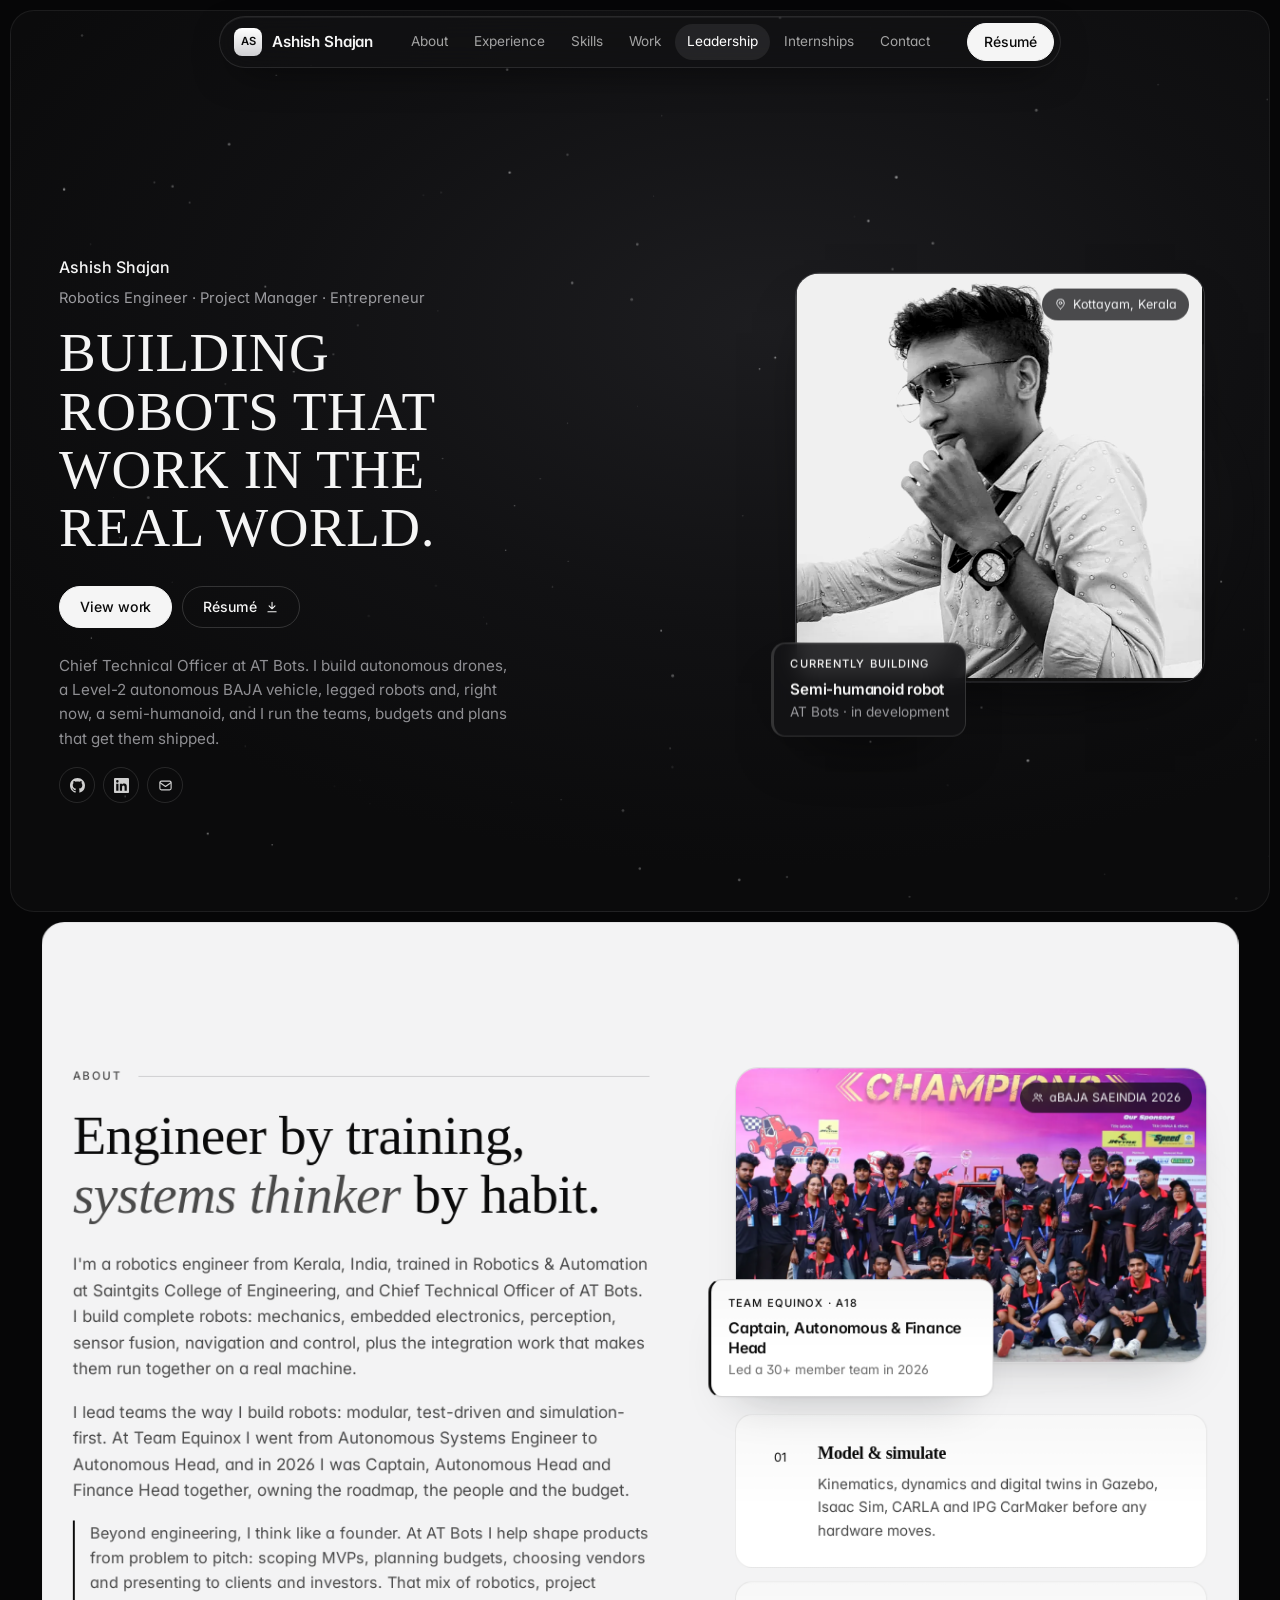
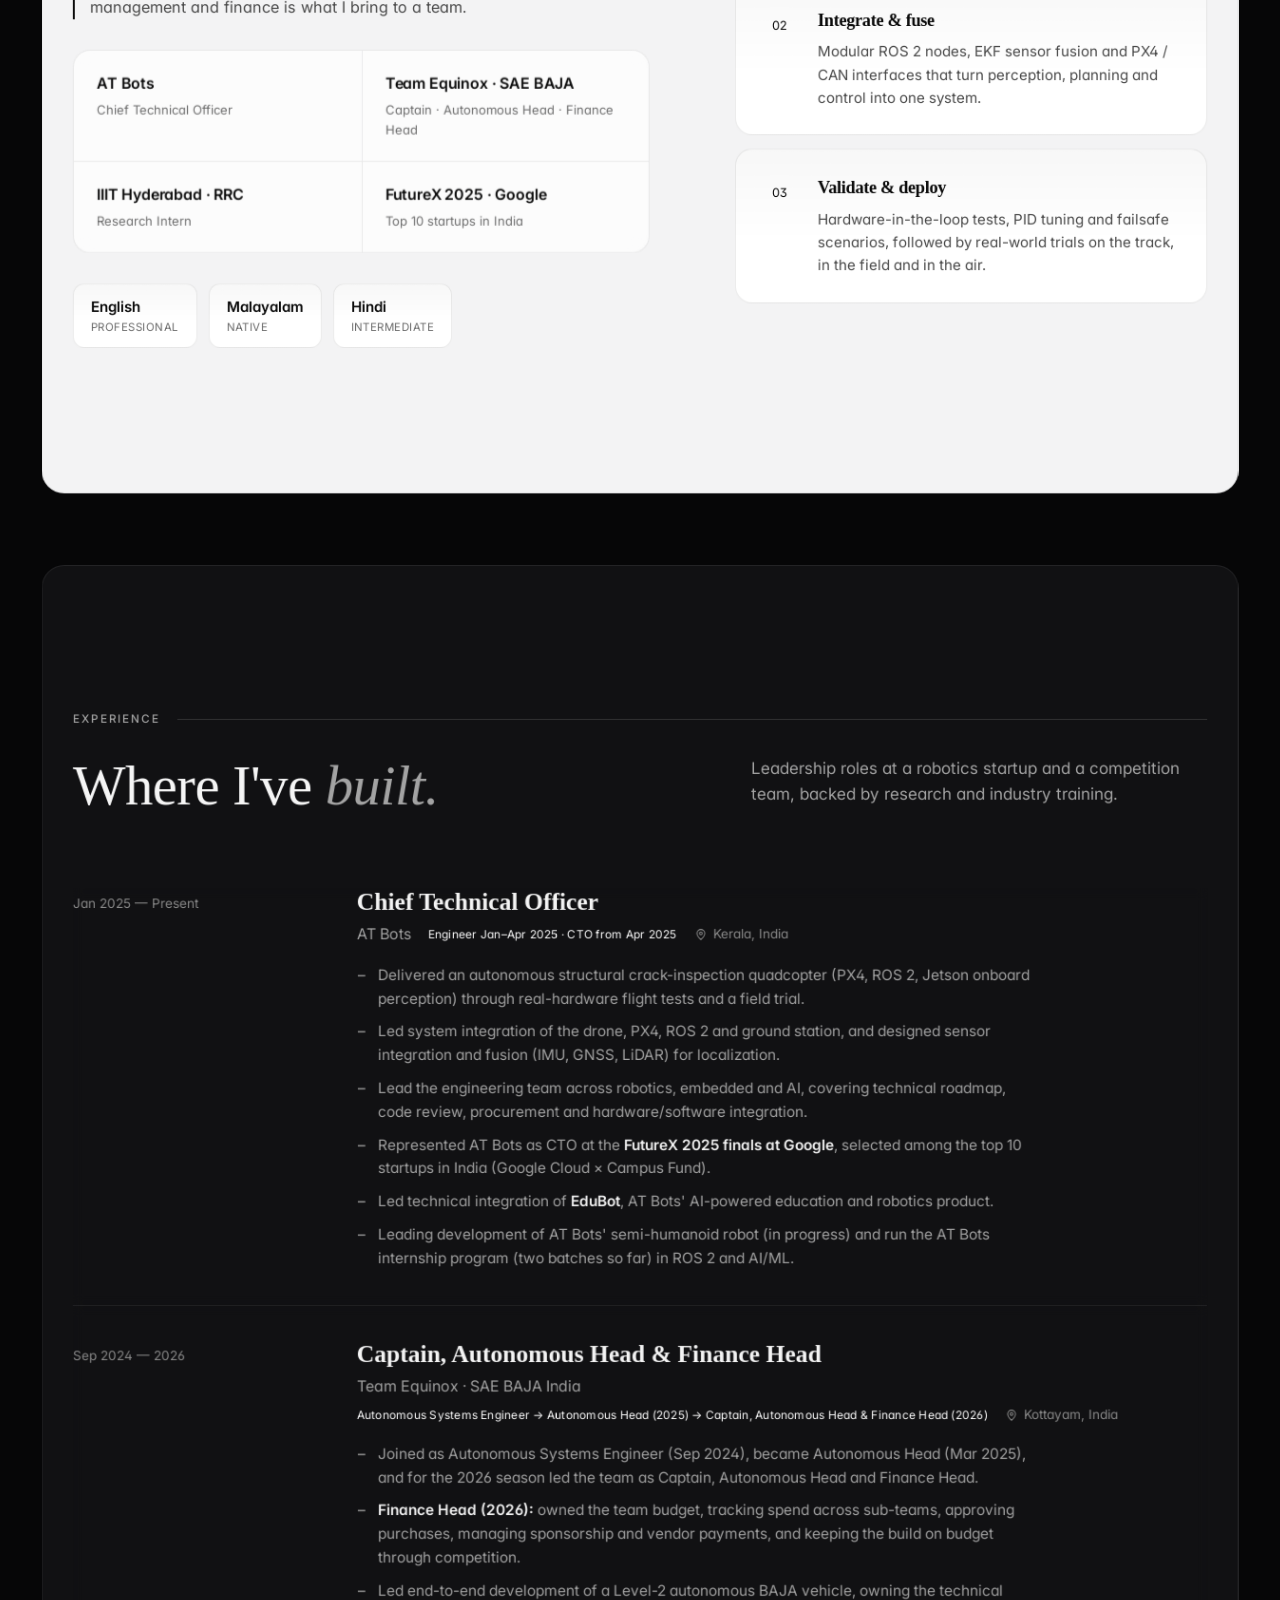
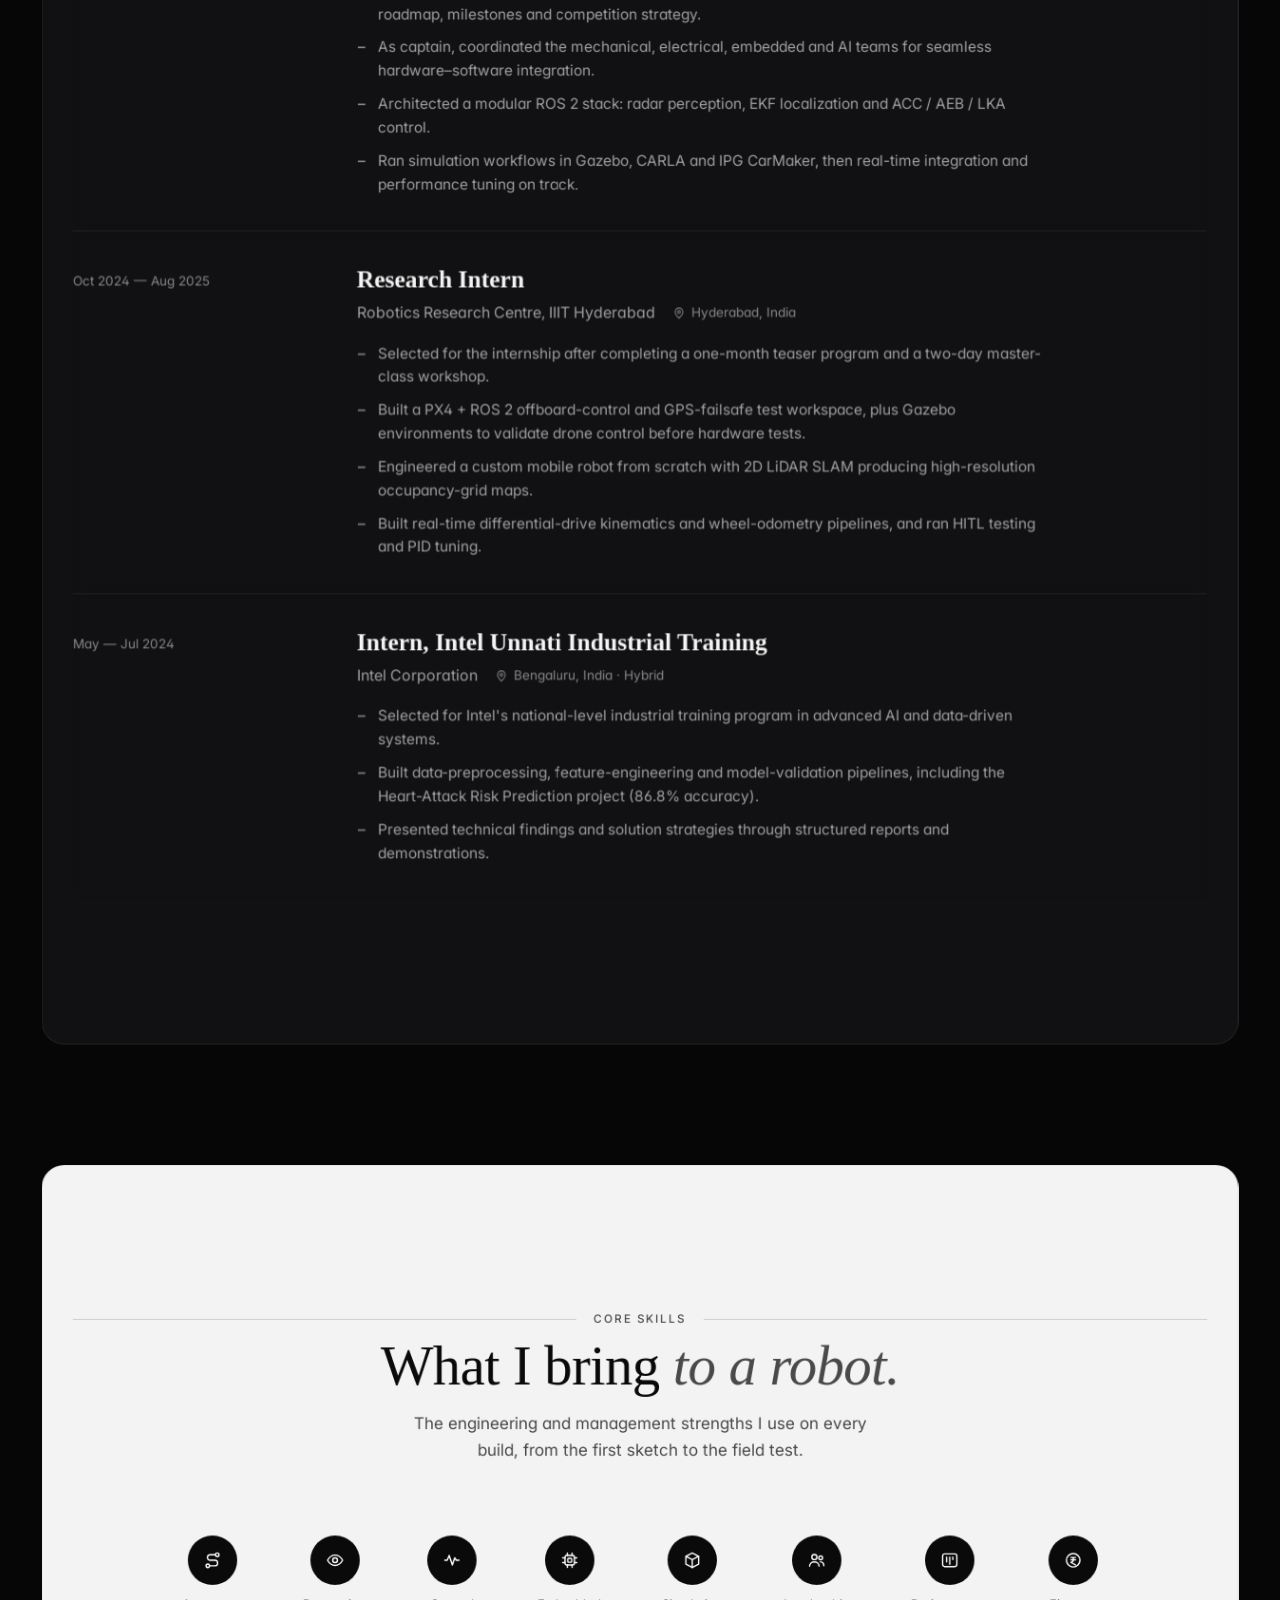
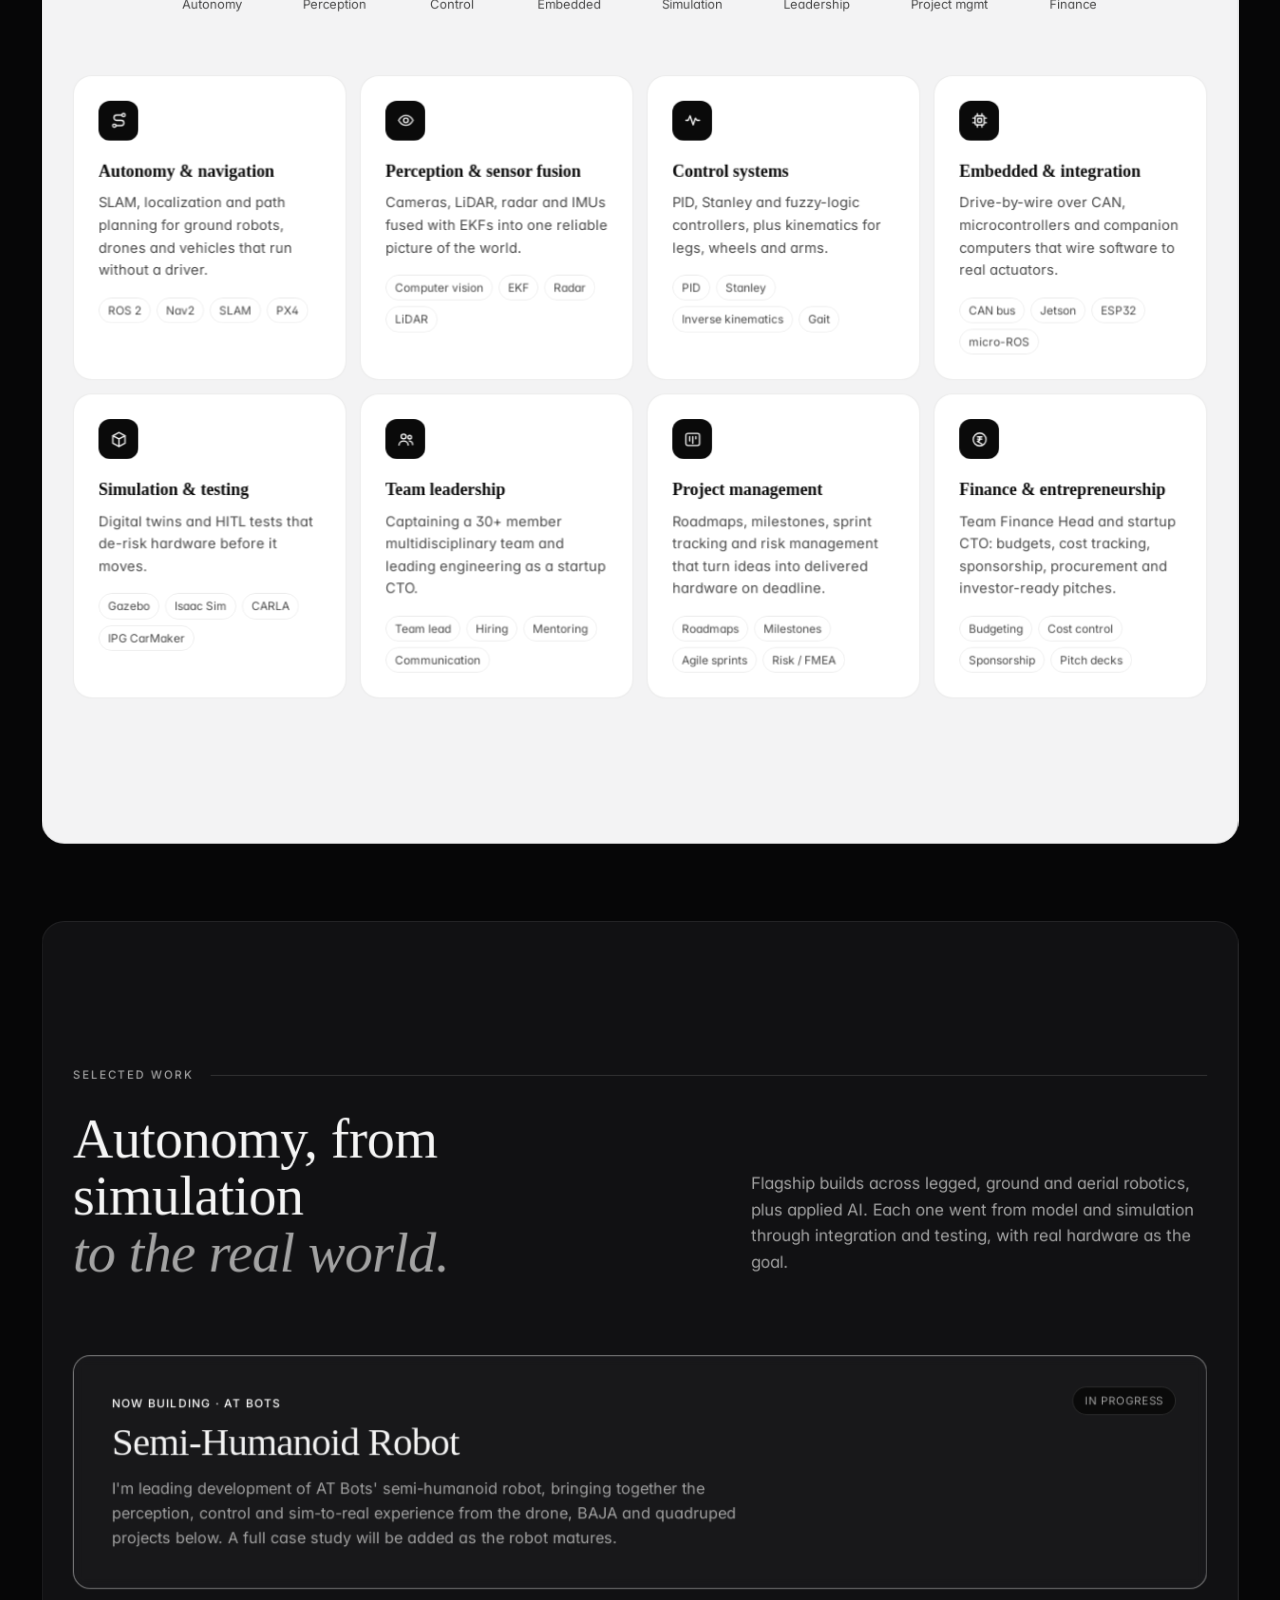
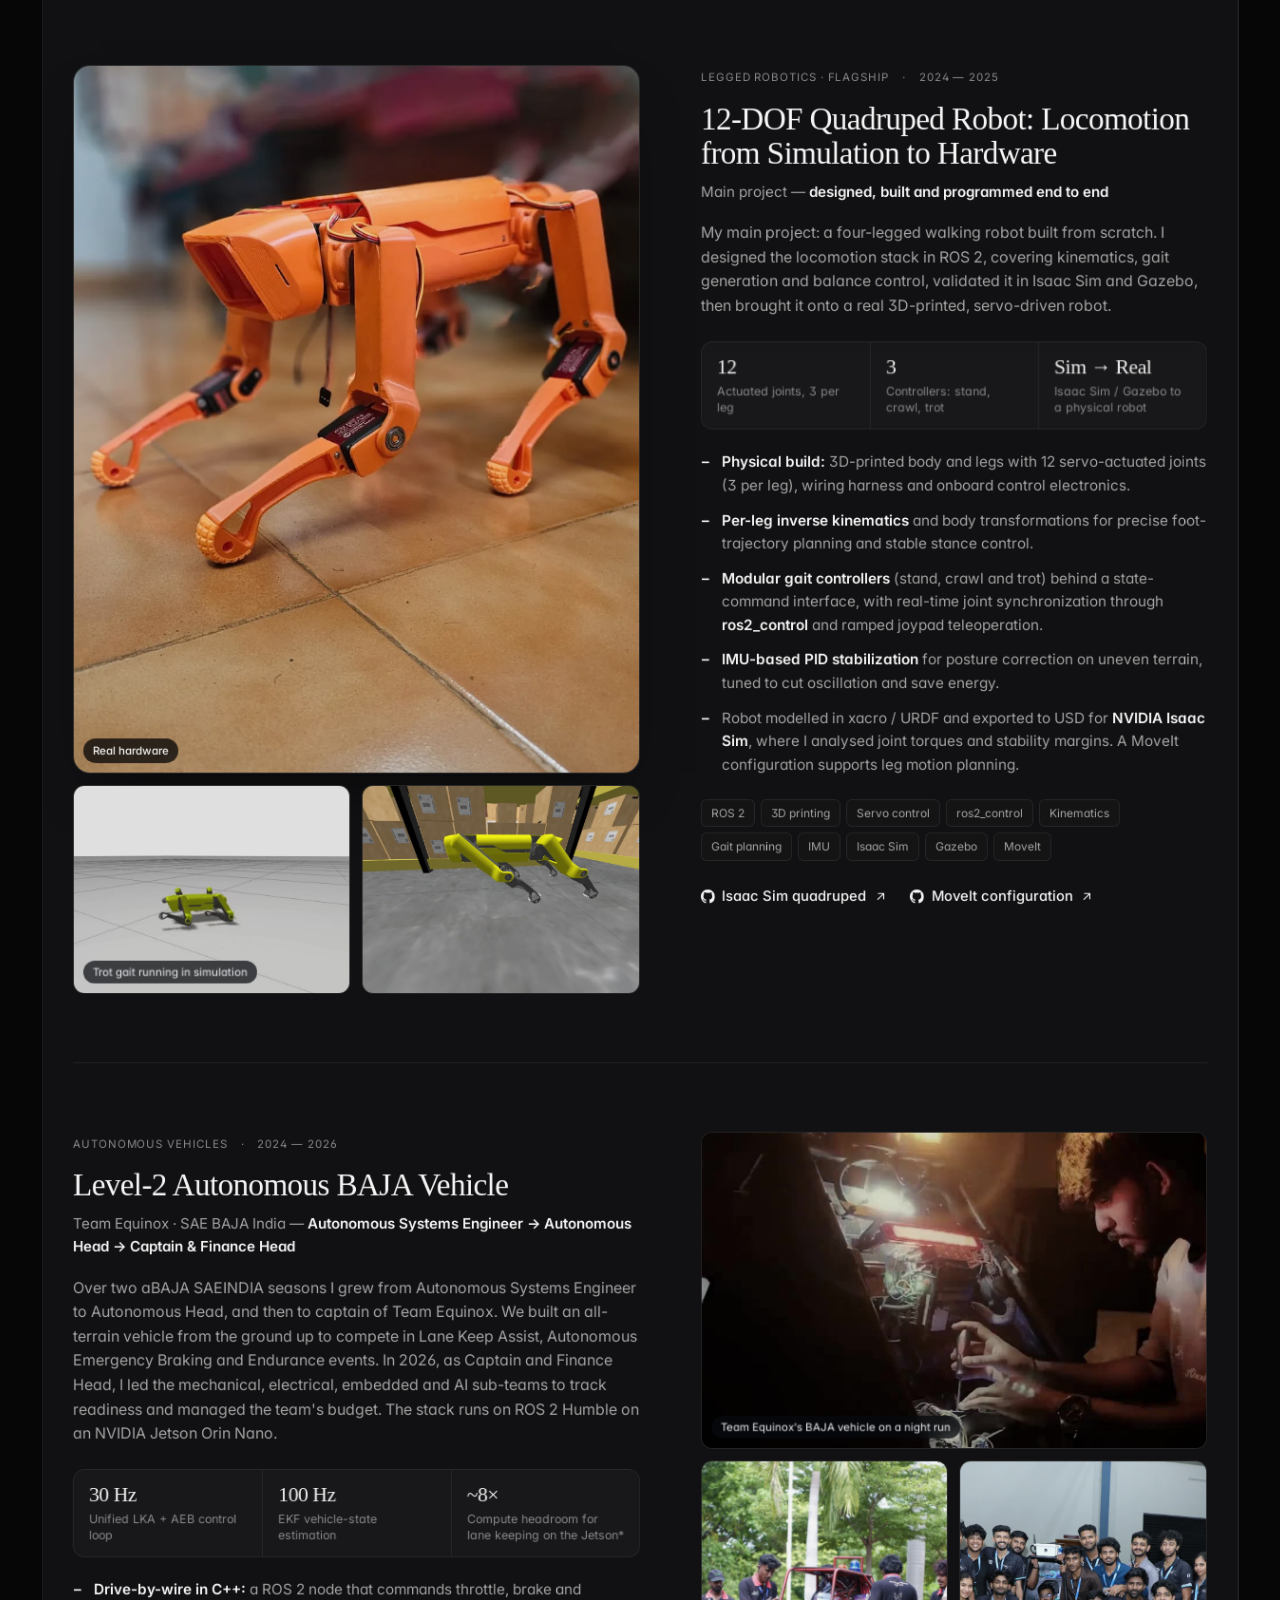
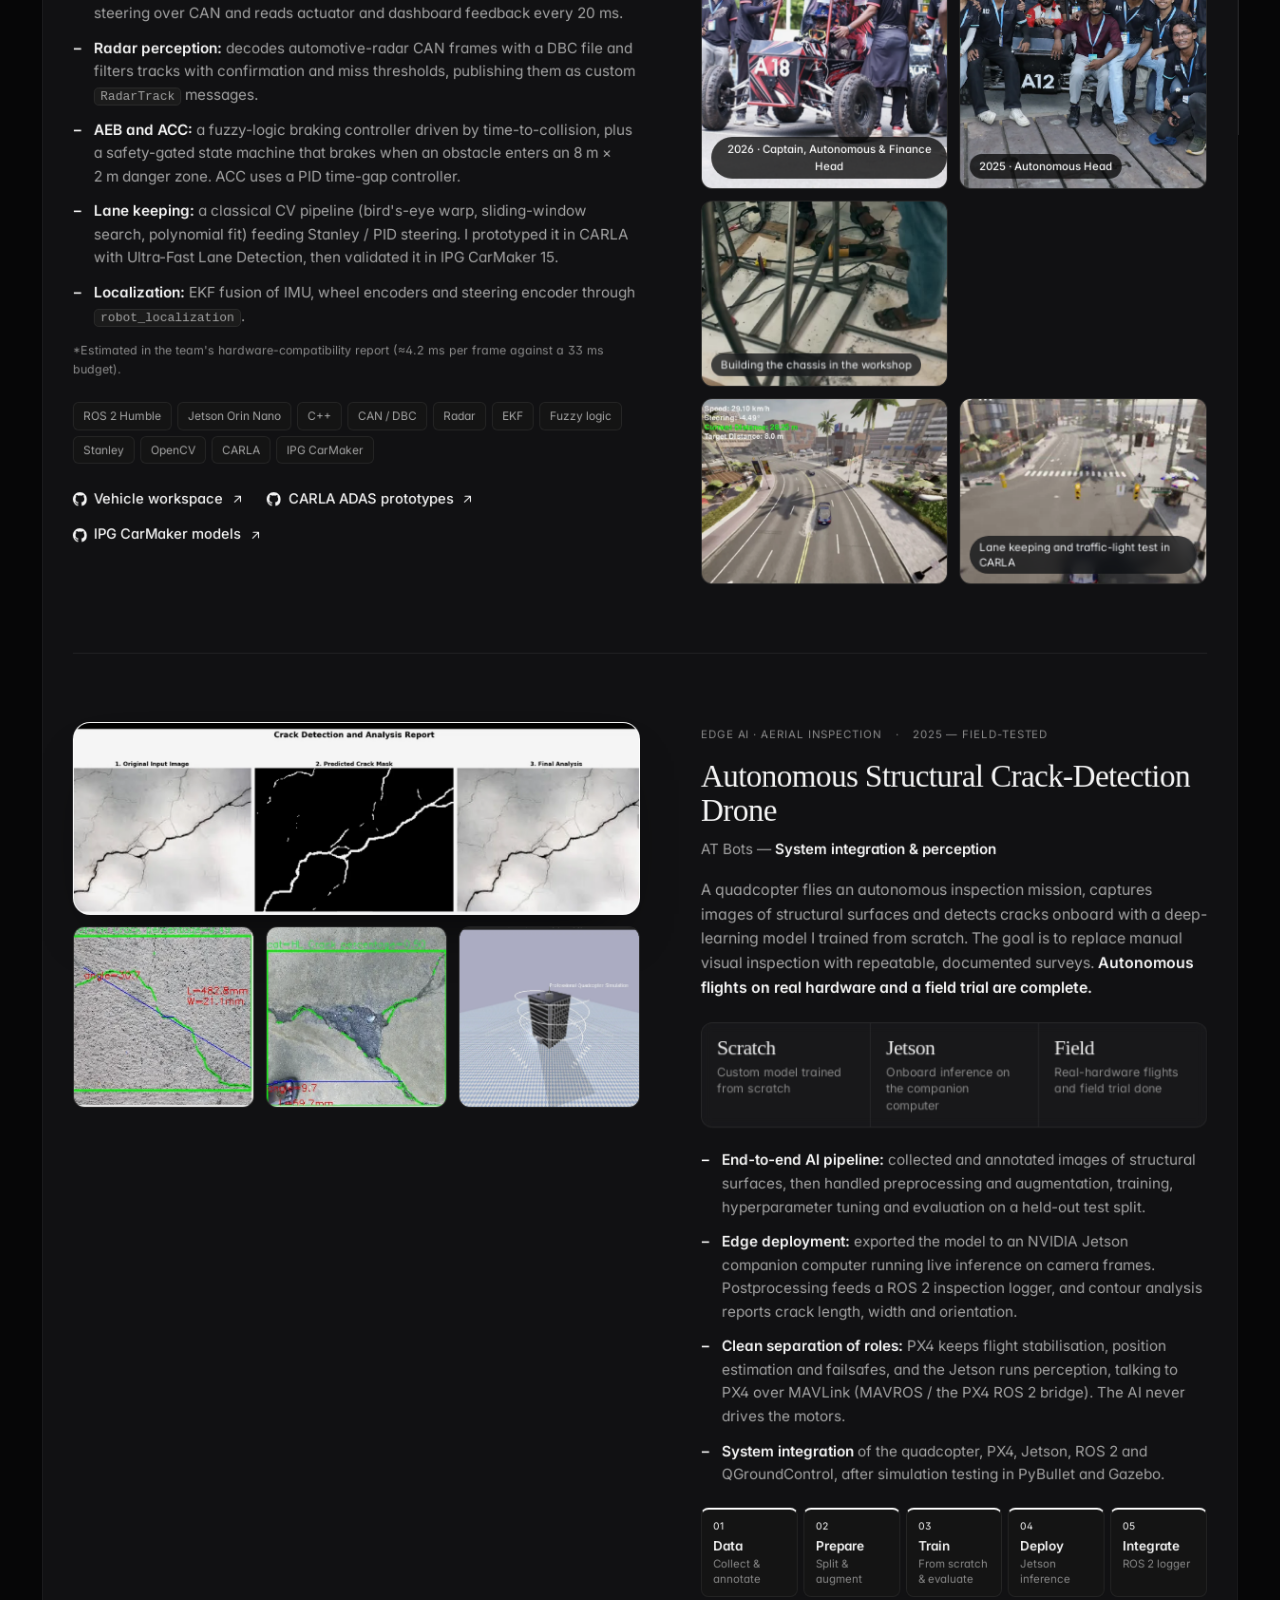
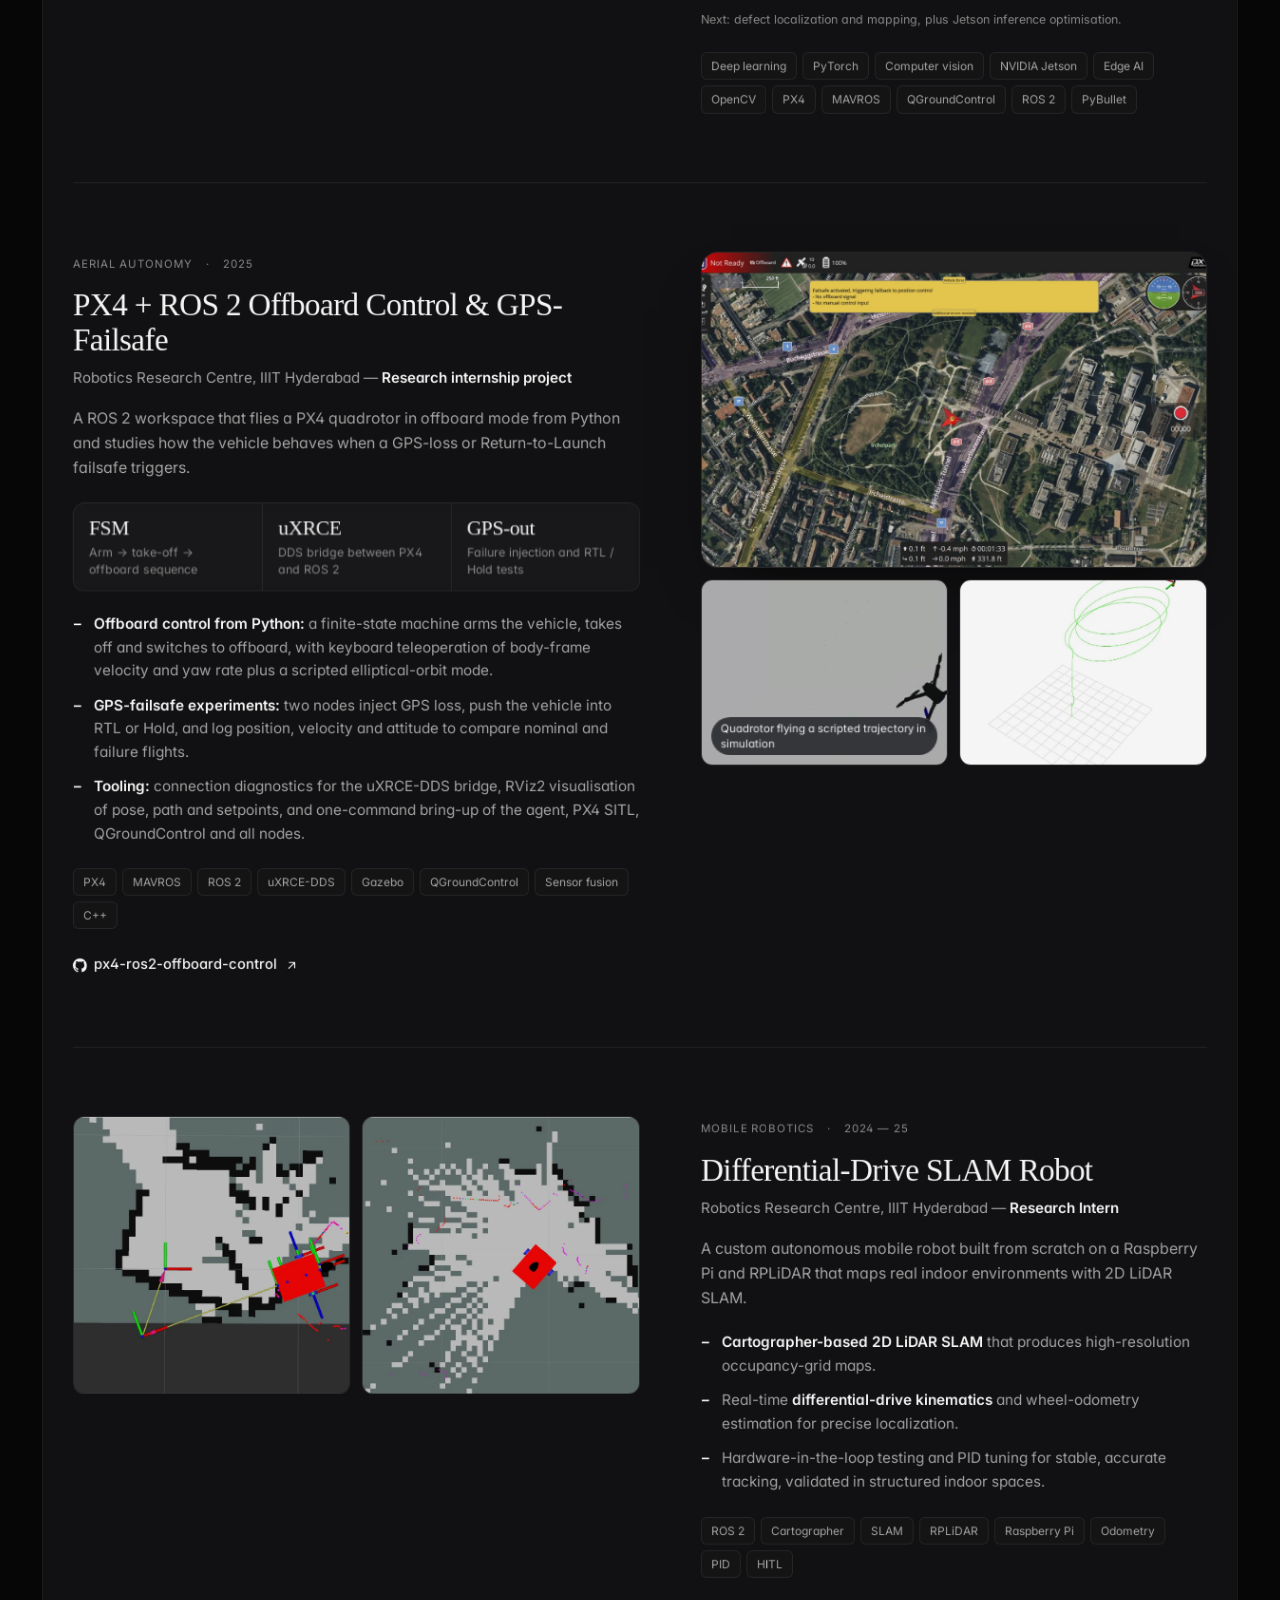
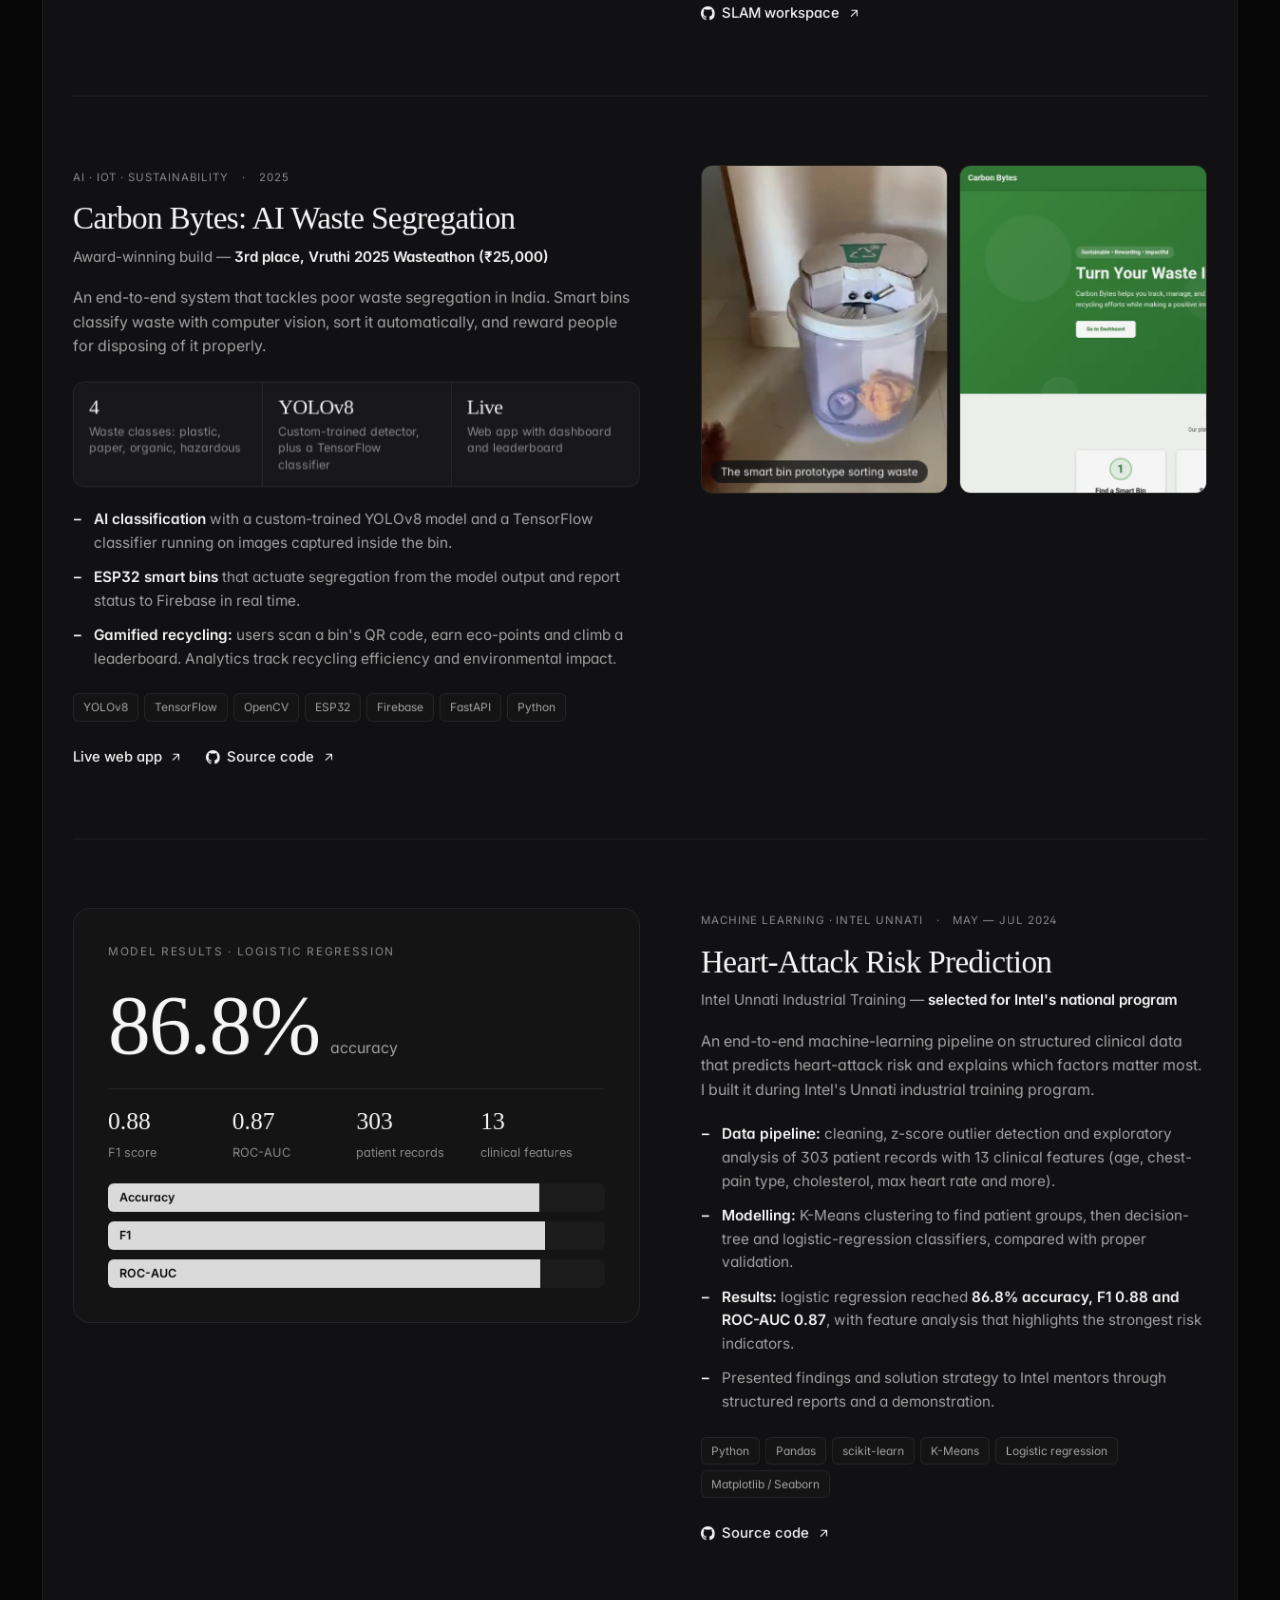
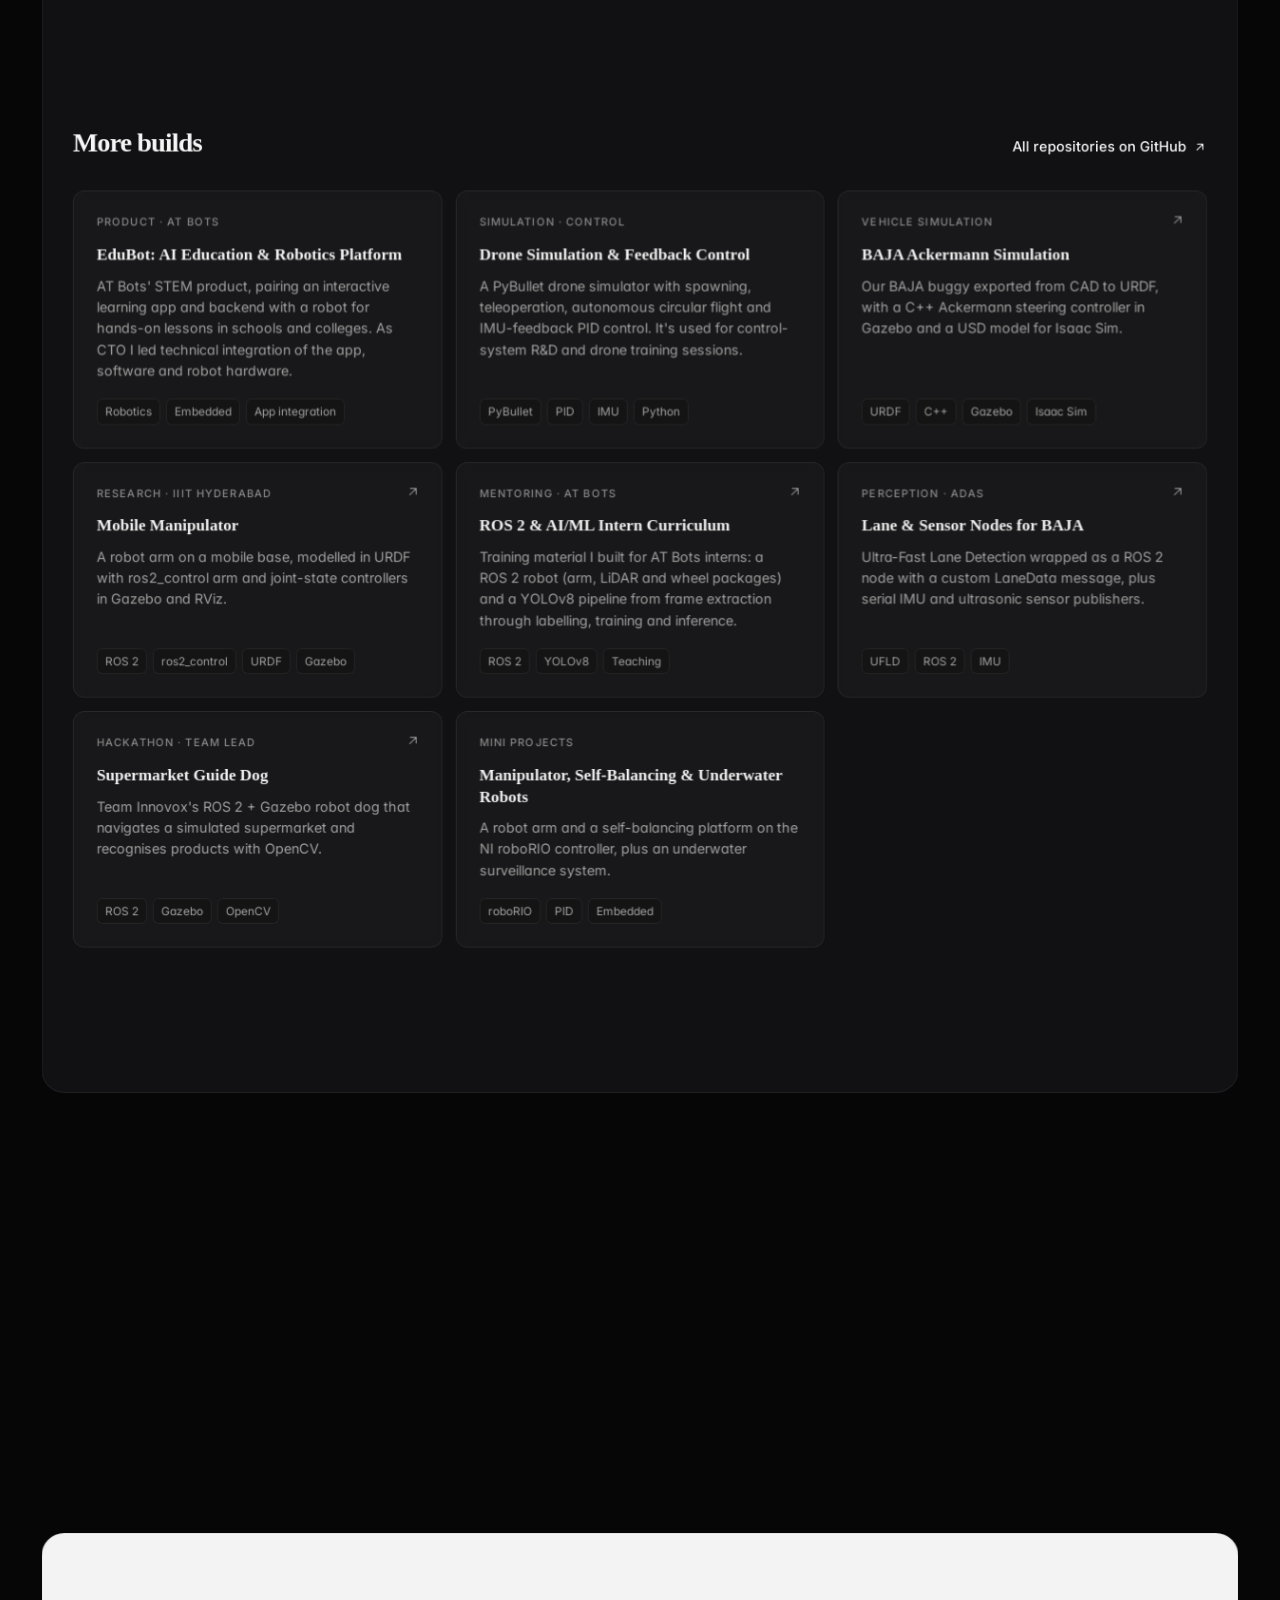
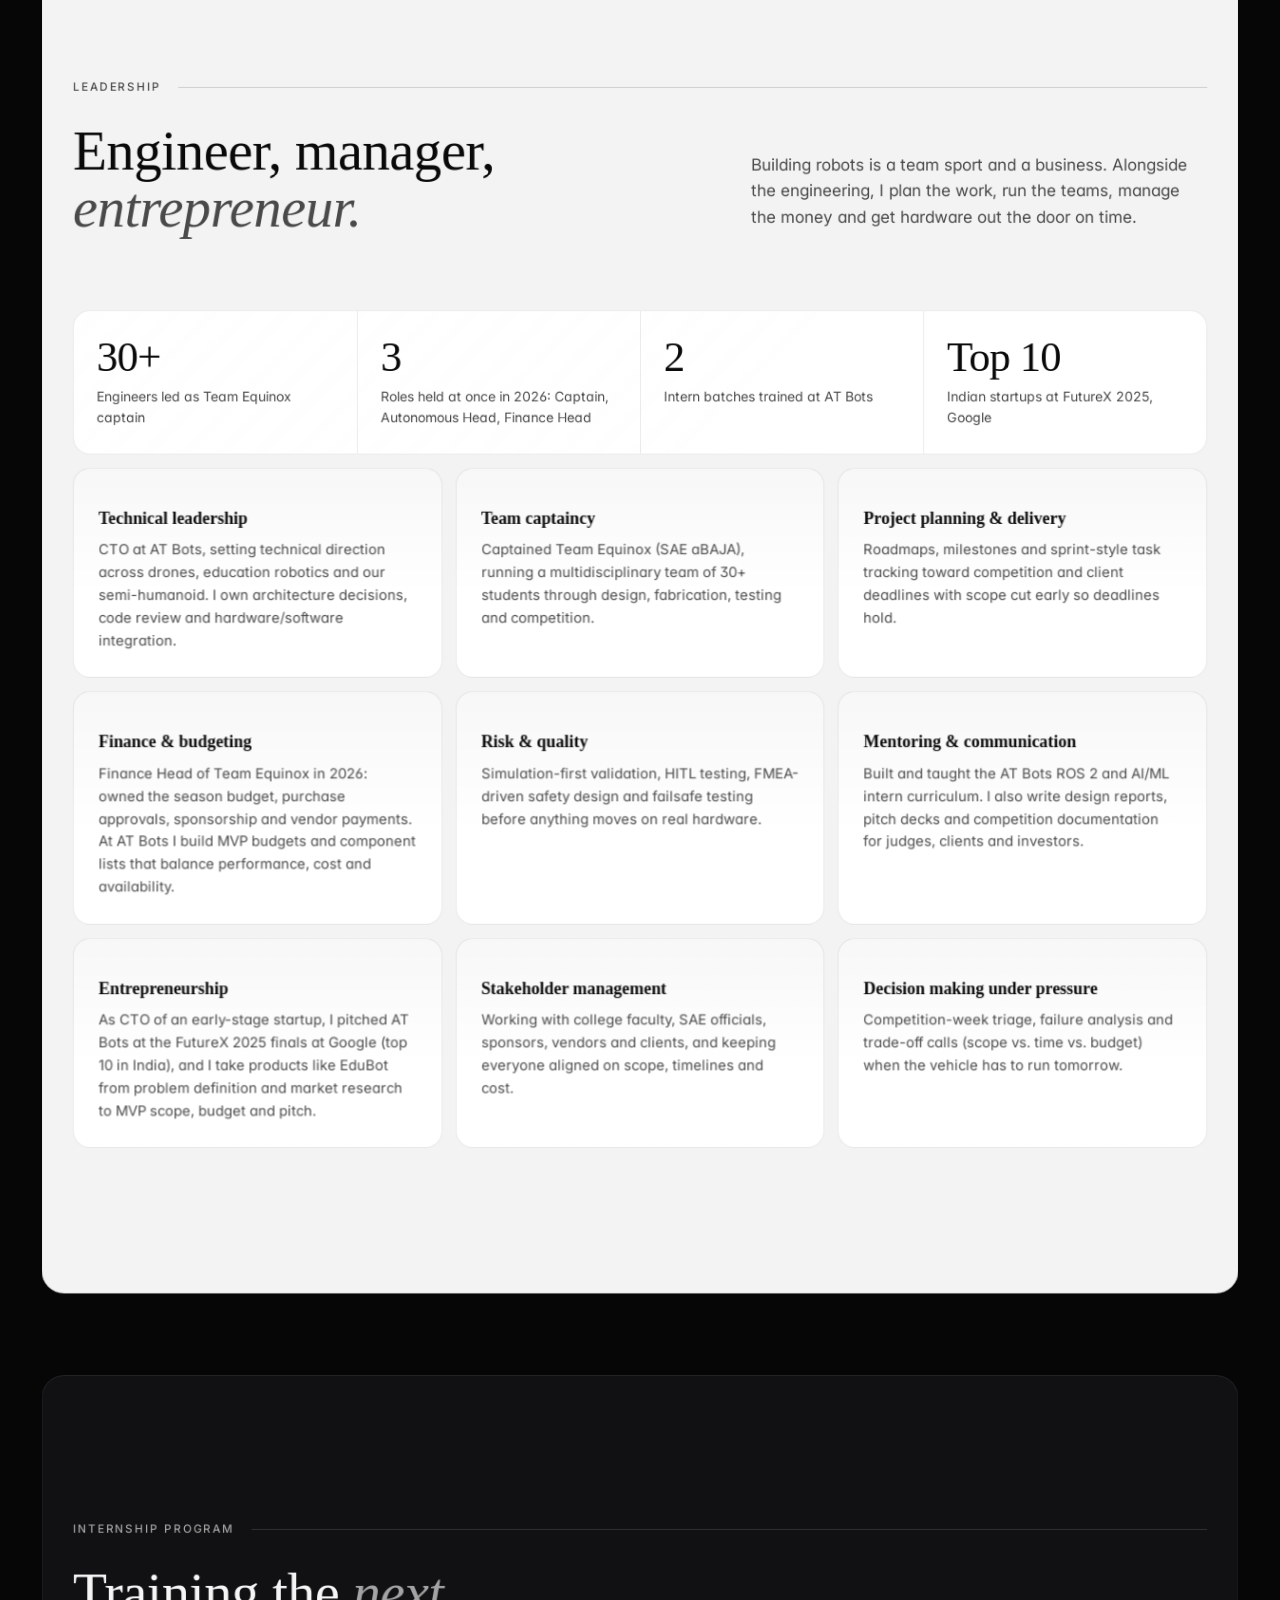
==== commit 63bdd0c8: "Add FutureX 2025 finals at Google (top 10 startups in India) as featured achievement Co-Authored-By:" ====
--- a/index.html
+++ b/index.html
@@ -208,7 +208,7 @@
             <li><span class="creds__org">AT Bots</span><span class="creds__role">Chief Technical Officer</span></li>
             <li><span class="creds__org">Team Equinox · SAE BAJA</span><span class="creds__role">Captain · Autonomous Head · Finance Head</span></li>
             <li><span class="creds__org">IIIT Hyderabad · RRC</span><span class="creds__role">Research Intern</span></li>
-            <li><span class="creds__org">Intel Unnati</span><span class="creds__role">Industrial Training</span></li>
+            <li><span class="creds__org">FutureX 2025 · Google</span><span class="creds__role">Top 10 startups in India</span></li>
           </ul>
           <dl class="langs">
             <div><dt>English</dt><dd>Professional</dd></div>
@@ -279,6 +279,7 @@
                 <li>Delivered an autonomous structural crack-inspection quadcopter (PX4, ROS&nbsp;2, Jetson onboard perception) through real-hardware flight tests and a field trial.</li>
                 <li>Led system integration of the drone, PX4, ROS&nbsp;2 and ground station, and designed sensor integration and fusion (IMU, GNSS, LiDAR) for localization.</li>
                 <li>Lead the engineering team across robotics, embedded and AI, covering technical roadmap, code review, procurement and hardware/software integration.</li>
+                <li>Represented AT Bots as CTO at the <strong>FutureX 2025 finals at Google</strong>, selected among the top 10 startups in India (Google Cloud × Campus Fund).</li>
                 <li>Led technical integration of <strong>EduBot</strong>, AT Bots' AI-powered education and robotics product.</li>
                 <li>Leading development of AT Bots' semi-humanoid robot (in progress) and run the AT Bots internship program (two batches so far) in ROS&nbsp;2 and AI/ML.</li>
               </ul>
@@ -848,7 +849,7 @@
           <div><dt>30+</dt><dd>Engineers led as Team Equinox captain</dd></div>
           <div><dt>3</dt><dd>Roles held at once in 2026: Captain, Autonomous Head, Finance Head</dd></div>
           <div><dt>2</dt><dd>Intern batches trained at AT Bots</dd></div>
-          <div><dt>3</dt><dd>Podium finishes and selections (hackathons, Intel)</dd></div>
+          <div><dt>Top 10</dt><dd>Indian startups at FutureX 2025, Google</dd></div>
         </dl>
 
         <div class="lead-grid">
@@ -885,7 +886,7 @@
           <article class="lead-card reveal">
             <p class="lead-card__num mono">07</p>
             <h3>Entrepreneurship</h3>
-            <p>As CTO of an early-stage startup, I take products like EduBot from problem definition and market research to MVP scope, budget and pitch.</p>
+            <p>As CTO of an early-stage startup, I pitched AT Bots at the FutureX 2025 finals at Google (top 10 in India), and I take products like EduBot from problem definition and market research to MVP scope, budget and pitch.</p>
           </article>
           <article class="lead-card reveal">
             <p class="lead-card__num mono">08</p>
@@ -1025,11 +1026,47 @@
     <section class="section panel" id="recognition" aria-labelledby="recognition-title">
       <div class="container">
         <header class="section-head reveal">
-          <p class="section-label mono"><span>07</span> Recognition</p>
+          <p class="section-label mono"><span>07</span> Achievements</p>
           <div>
-            <h2 class="section-title" id="recognition-title">Awards &amp; <em>education.</em></h2>
+            <h2 class="section-title" id="recognition-title">Achievements &amp; <em>education.</em></h2>
           </div>
         </header>
+
+        <article class="feature-award reveal">
+          <div class="feature-award__media">
+            <button class="media media--main" type="button" style="--ar: 16 / 9" data-gallery="futurex" data-caption="AT Bots team at Google's Bengaluru office for the FutureX 2025 finals">
+              <img src="assets/img/projects/futurex-google-hq.webp" alt="Six team members standing in front of a large illuminated Google G logo in a Google office lobby" width="1536" height="864" loading="lazy">
+              <span class="media__tag">Google · FutureX 2025</span>
+              <span class="media__zoom" aria-hidden="true"><svg class="icon"><use href="#i-expand"/></svg></span>
+            </button>
+            <div class="media__row media__row--3">
+              <button class="media" type="button" data-gallery="futurex" data-caption="Presenting AT Bots to industry leaders and investors at the FutureX 2025 finals">
+                <img src="assets/img/projects/futurex-market.webp" alt="Pitching on stage in front of a slide titled Market Opportunity" width="800" height="450" loading="lazy">
+                <span class="media__zoom" aria-hidden="true"><svg class="icon"><use href="#i-expand"/></svg></span>
+              </button>
+              <button class="media" type="button" data-gallery="futurex" data-caption="With the team beside the FutureX banner (Google Cloud × Campus Fund)">
+                <img src="assets/img/projects/futurex-team.webp" alt="Five team members next to a FutureX banner by Google Cloud and Campus Fund" width="800" height="450" loading="lazy">
+                <span class="media__zoom" aria-hidden="true"><svg class="icon"><use href="#i-expand"/></svg></span>
+              </button>
+              <button class="media" type="button" data-gallery="futurex" data-caption="Final-round pitch session at Google">
+                <img src="assets/img/projects/futurex-pitch.webp" alt="Two presenters at the front of a seminar room full of audience members" width="800" height="485" loading="lazy">
+                <span class="media__zoom" aria-hidden="true"><svg class="icon"><use href="#i-expand"/></svg></span>
+              </button>
+            </div>
+          </div>
+          <div class="feature-award__body">
+            <p class="feature-award__kicker">Top 10 startups in India · June 2025</p>
+            <h3 class="feature-award__title">FutureX 2025 Finals at Google</h3>
+            <p class="feature-award__org">Hosted by Google Cloud &amp; Campus Fund — <strong>AT Bots, represented as CTO</strong></p>
+            <p class="feature-award__text">AT Bots was selected among the <strong>top 10 startups across India</strong> for the FutureX 2025 finals, India's largest young-innovator challenge in frontier technologies. We pitched our AI and autonomous-systems work on stage at Google's office to industry leaders, venture capitalists and technology pioneers.</p>
+            <dl class="stats">
+              <div><dt>Top 10</dt><dd>Startups nationwide</dd></div>
+              <div><dt>Google</dt><dd>Finals hosted at Google</dd></div>
+              <div><dt>VCs</dt><dd>Pitched to investors and industry leaders</dd></div>
+            </dl>
+            <a class="link-arrow" href="https://www.linkedin.com/posts/ashish-shajan-65743a1b7_cto-atbots-futurex2025-ugcPost-7338835508371853312-GPy9/" target="_blank" rel="noopener"><svg class="icon"><use href="#i-linkedin"/></svg>LinkedIn post <svg class="icon"><use href="#i-arrow-up-right"/></svg></a>
+          </div>
+        </article>
 
         <div class="awards">
           <article class="award reveal">
--- a/assets/css/style.css
+++ b/assets/css/style.css
@@ -1813,3 +1813,24 @@
   .batch-flow { grid-template-columns: 1fr; }
   .batch-flow li + li { border-left: 0; border-top: 1px solid var(--line); }
 }
+
+/* Featured achievement */
+.feature-award {
+  display: grid;
+  grid-template-columns: minmax(0, 1.15fr) minmax(0, 1fr);
+  gap: clamp(28px, 4vw, 56px);
+  align-items: center;
+  margin-bottom: 14px;
+  padding: clamp(20px, 3vw, 32px);
+  border: 1px solid var(--line);
+  border-radius: 24px;
+  background: var(--surface);
+}
+.feature-award__media { display: grid; gap: 10px; }
+.feature-award__kicker { width: fit-content; padding: 4px 12px; border-radius: 999px; background: var(--text); color: var(--bg); font-size: 0.74rem; font-weight: 600; letter-spacing: 0.04em; }
+.feature-award__title { margin-top: 16px; font-family: var(--font-display); font-size: clamp(1.8rem, 3vw, 2.5rem); font-weight: 400; line-height: 1.08; }
+.feature-award__org { margin-top: 10px; color: var(--text-2); }
+.feature-award__text { margin-top: 16px; color: var(--text-2); }
+.feature-award .stats { margin-top: 20px; }
+.feature-award .link-arrow { margin-top: 20px; }
+@media (max-width: 960px) { .feature-award { grid-template-columns: 1fr; } }
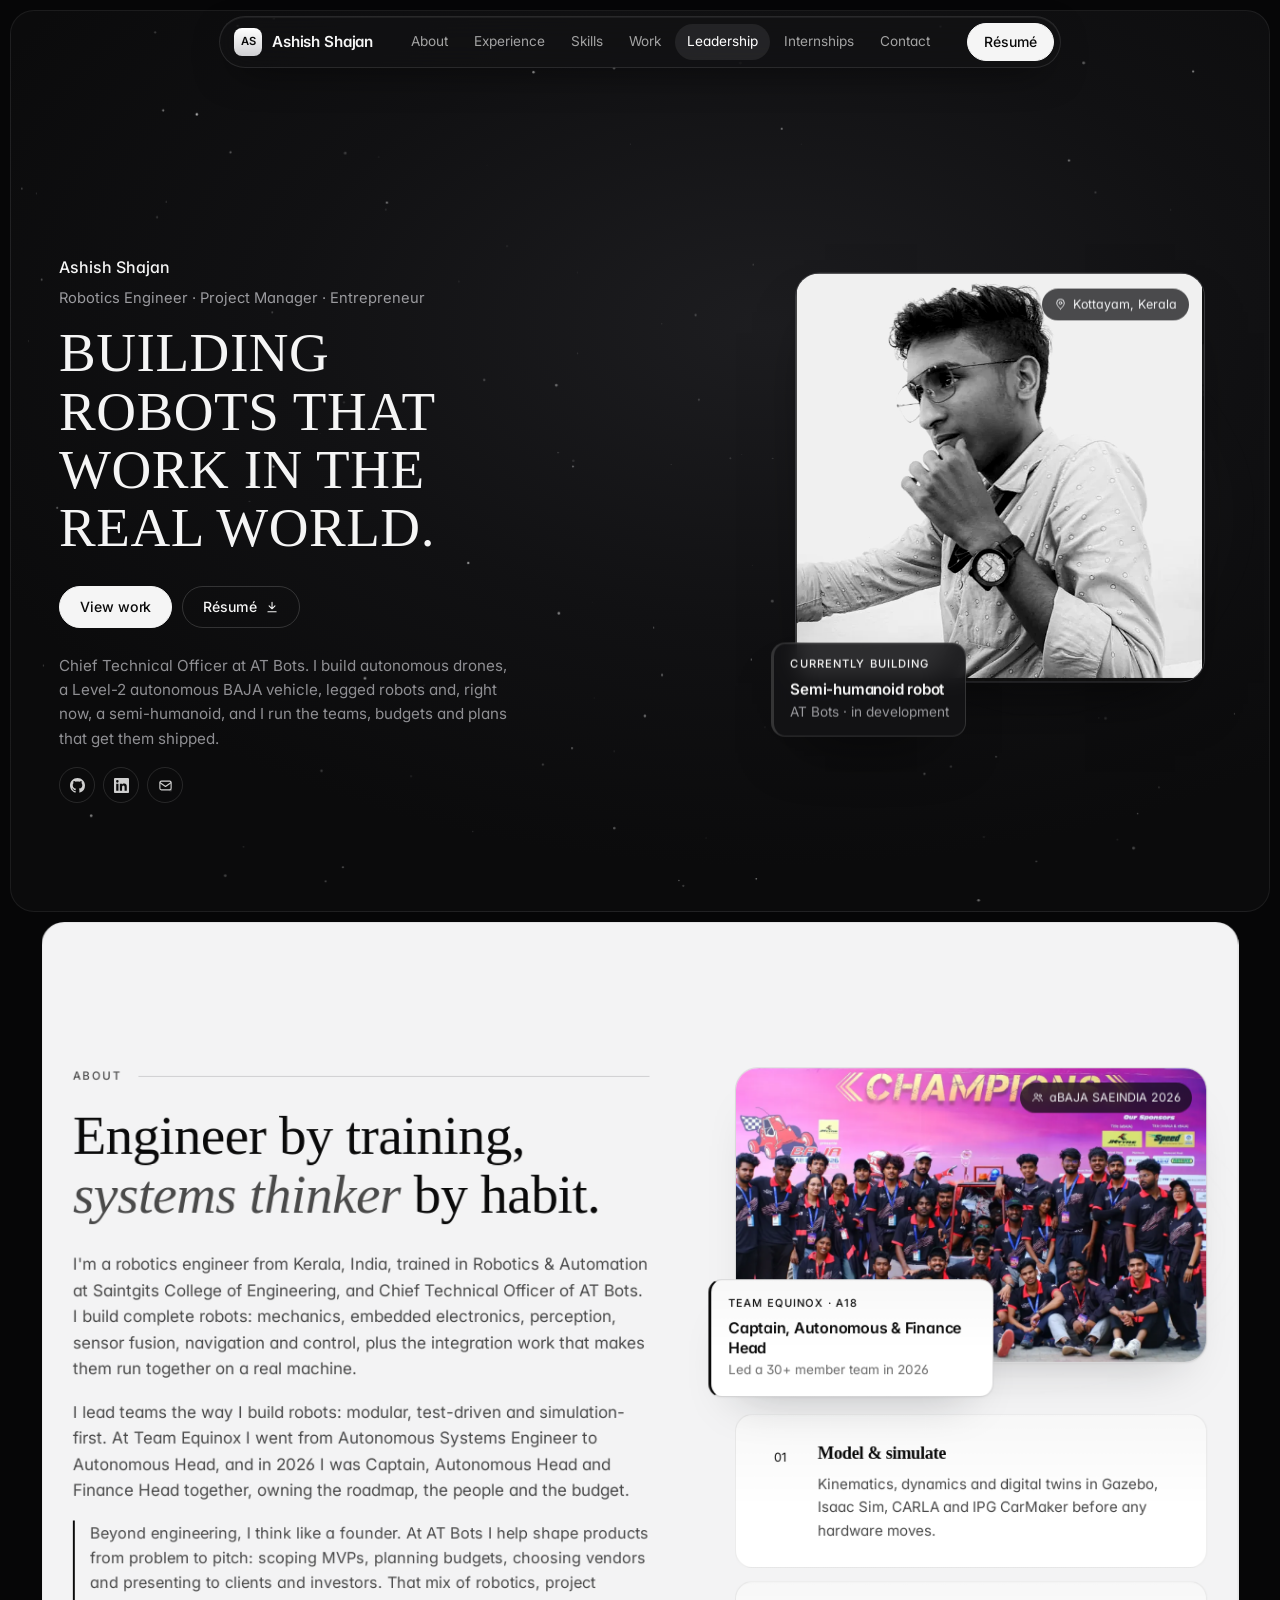
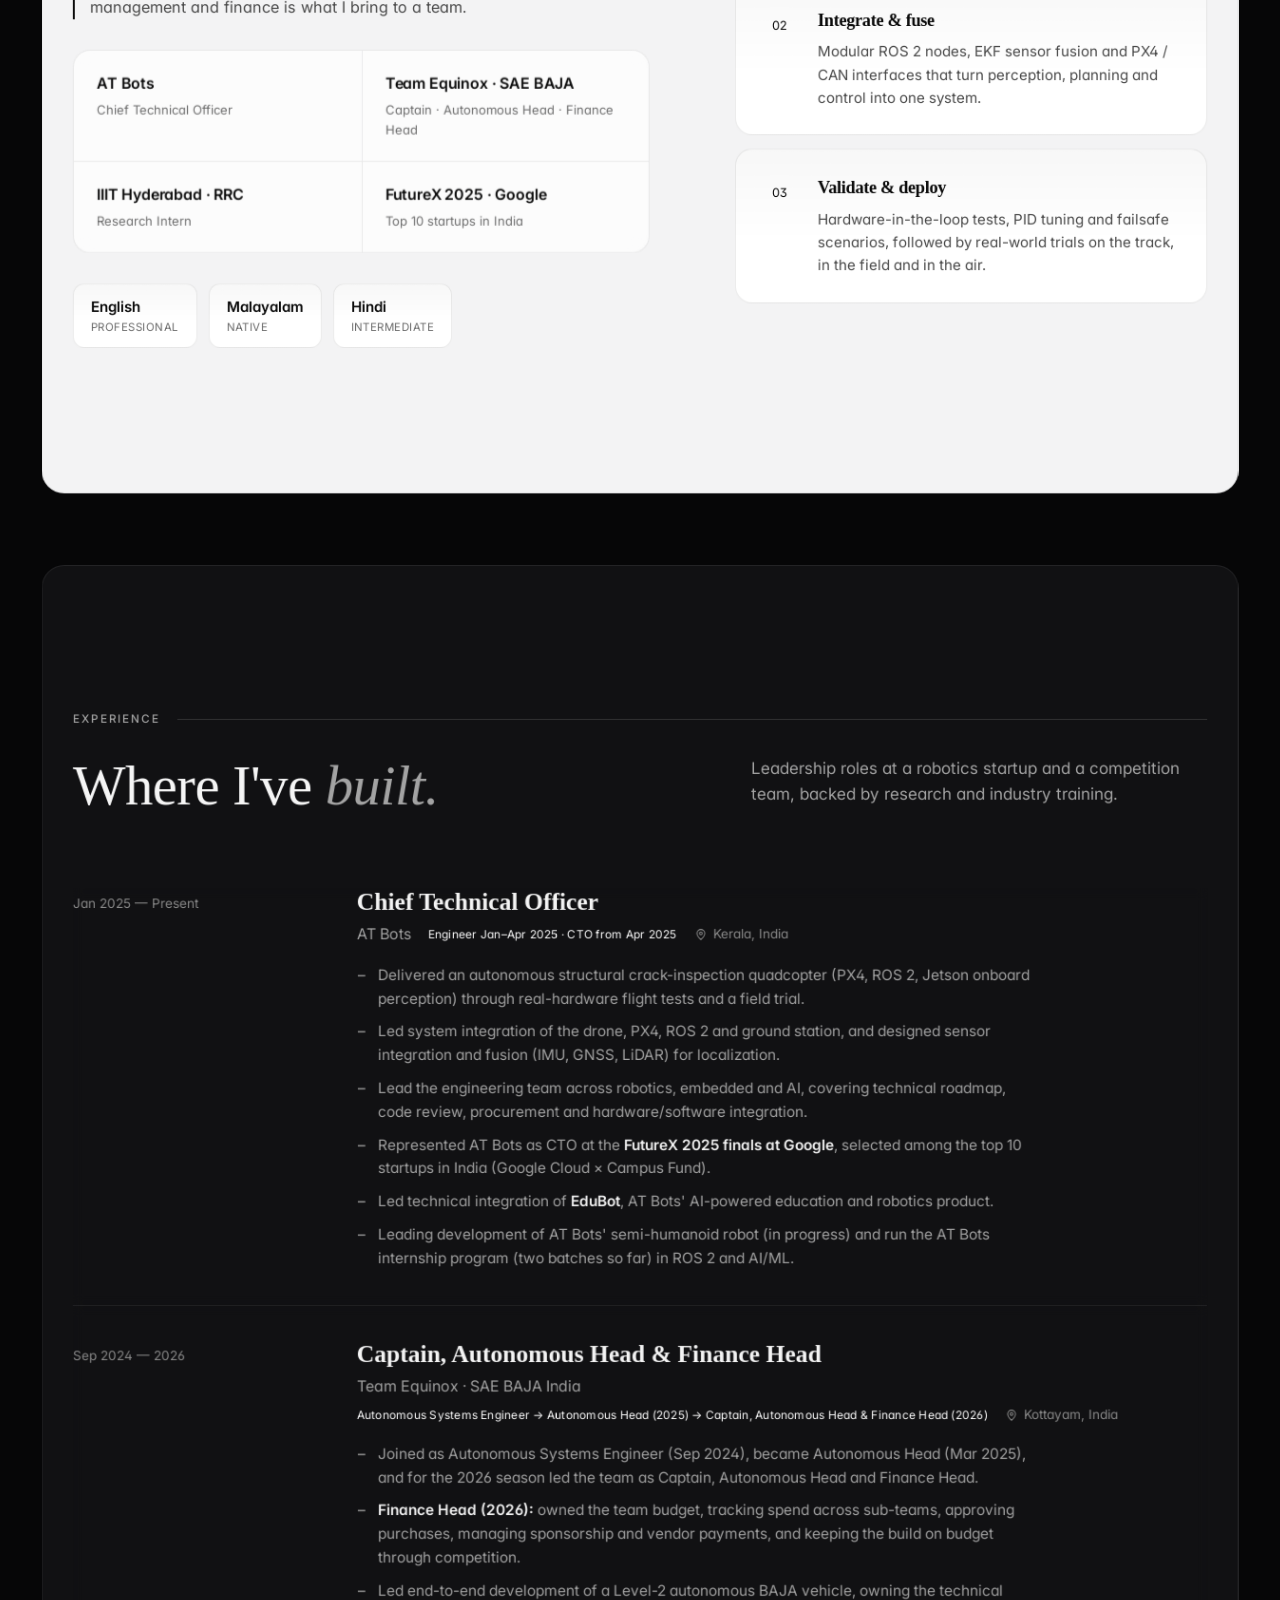
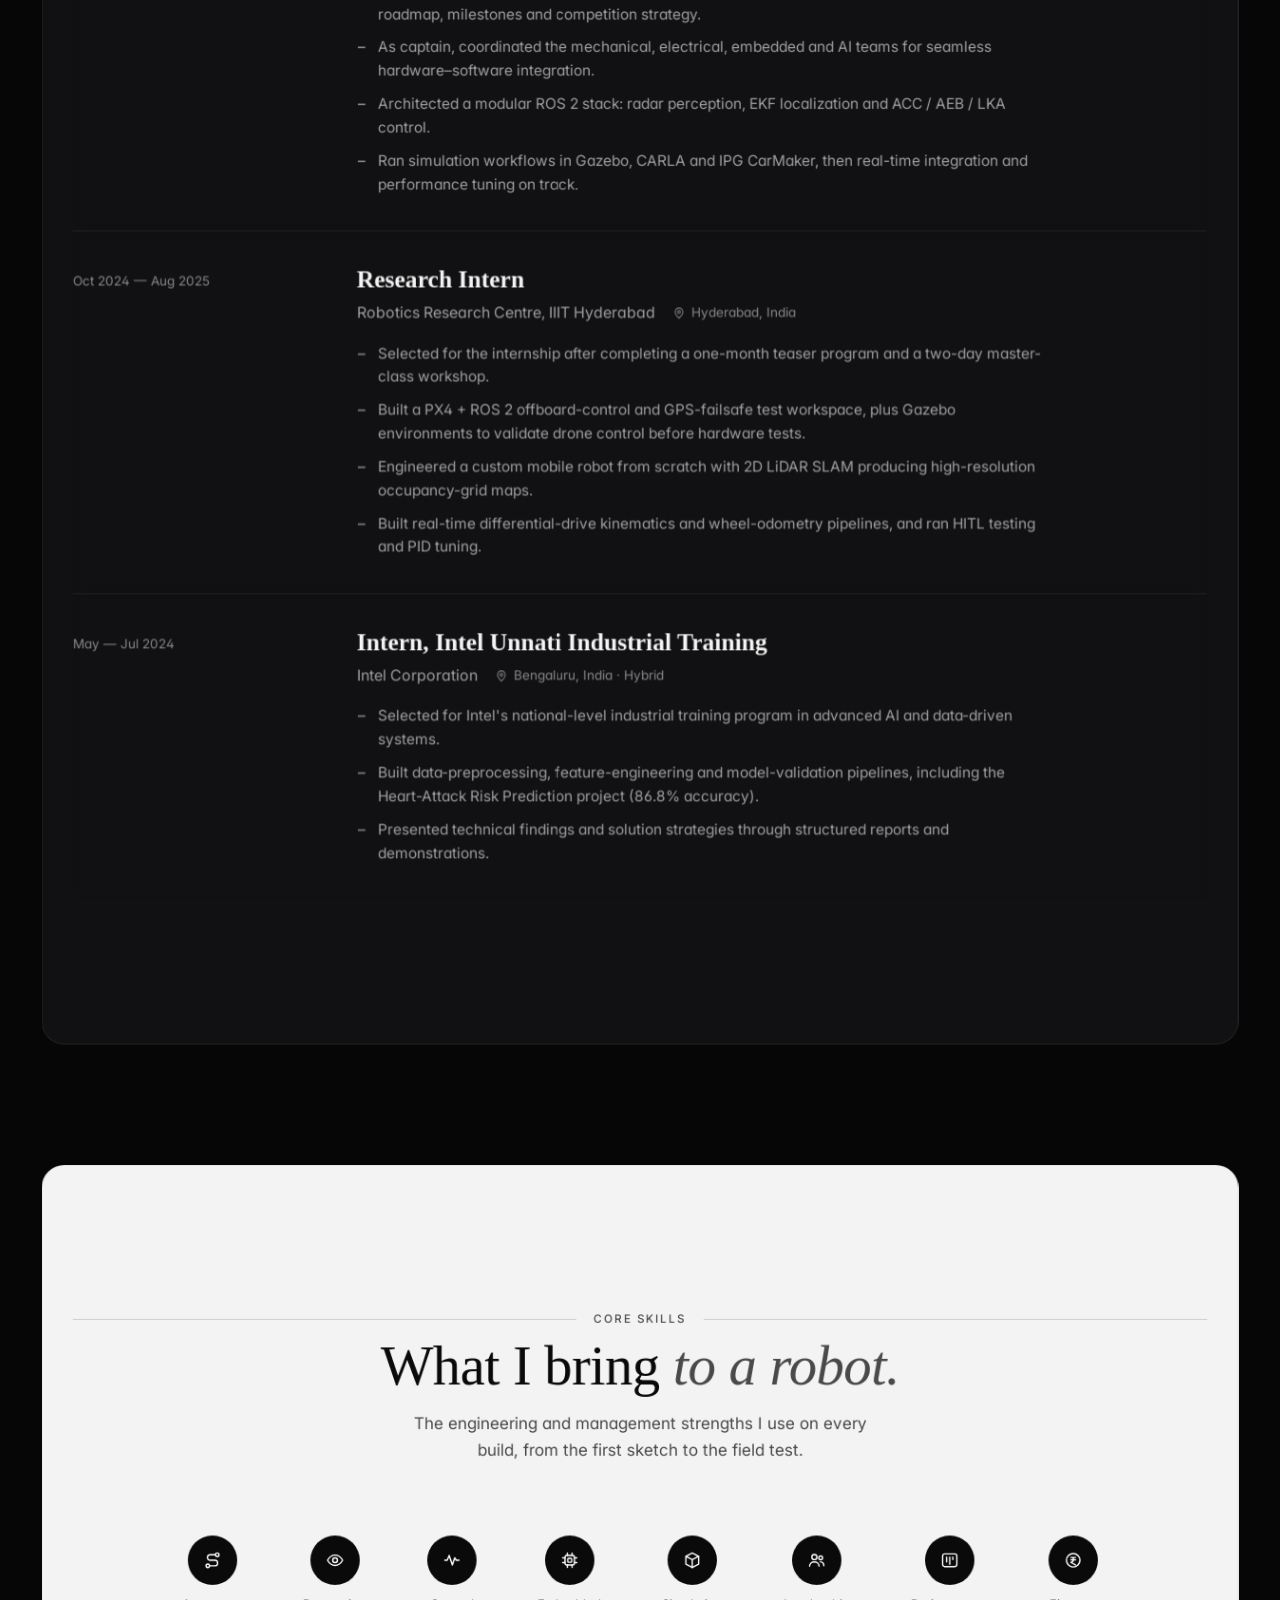
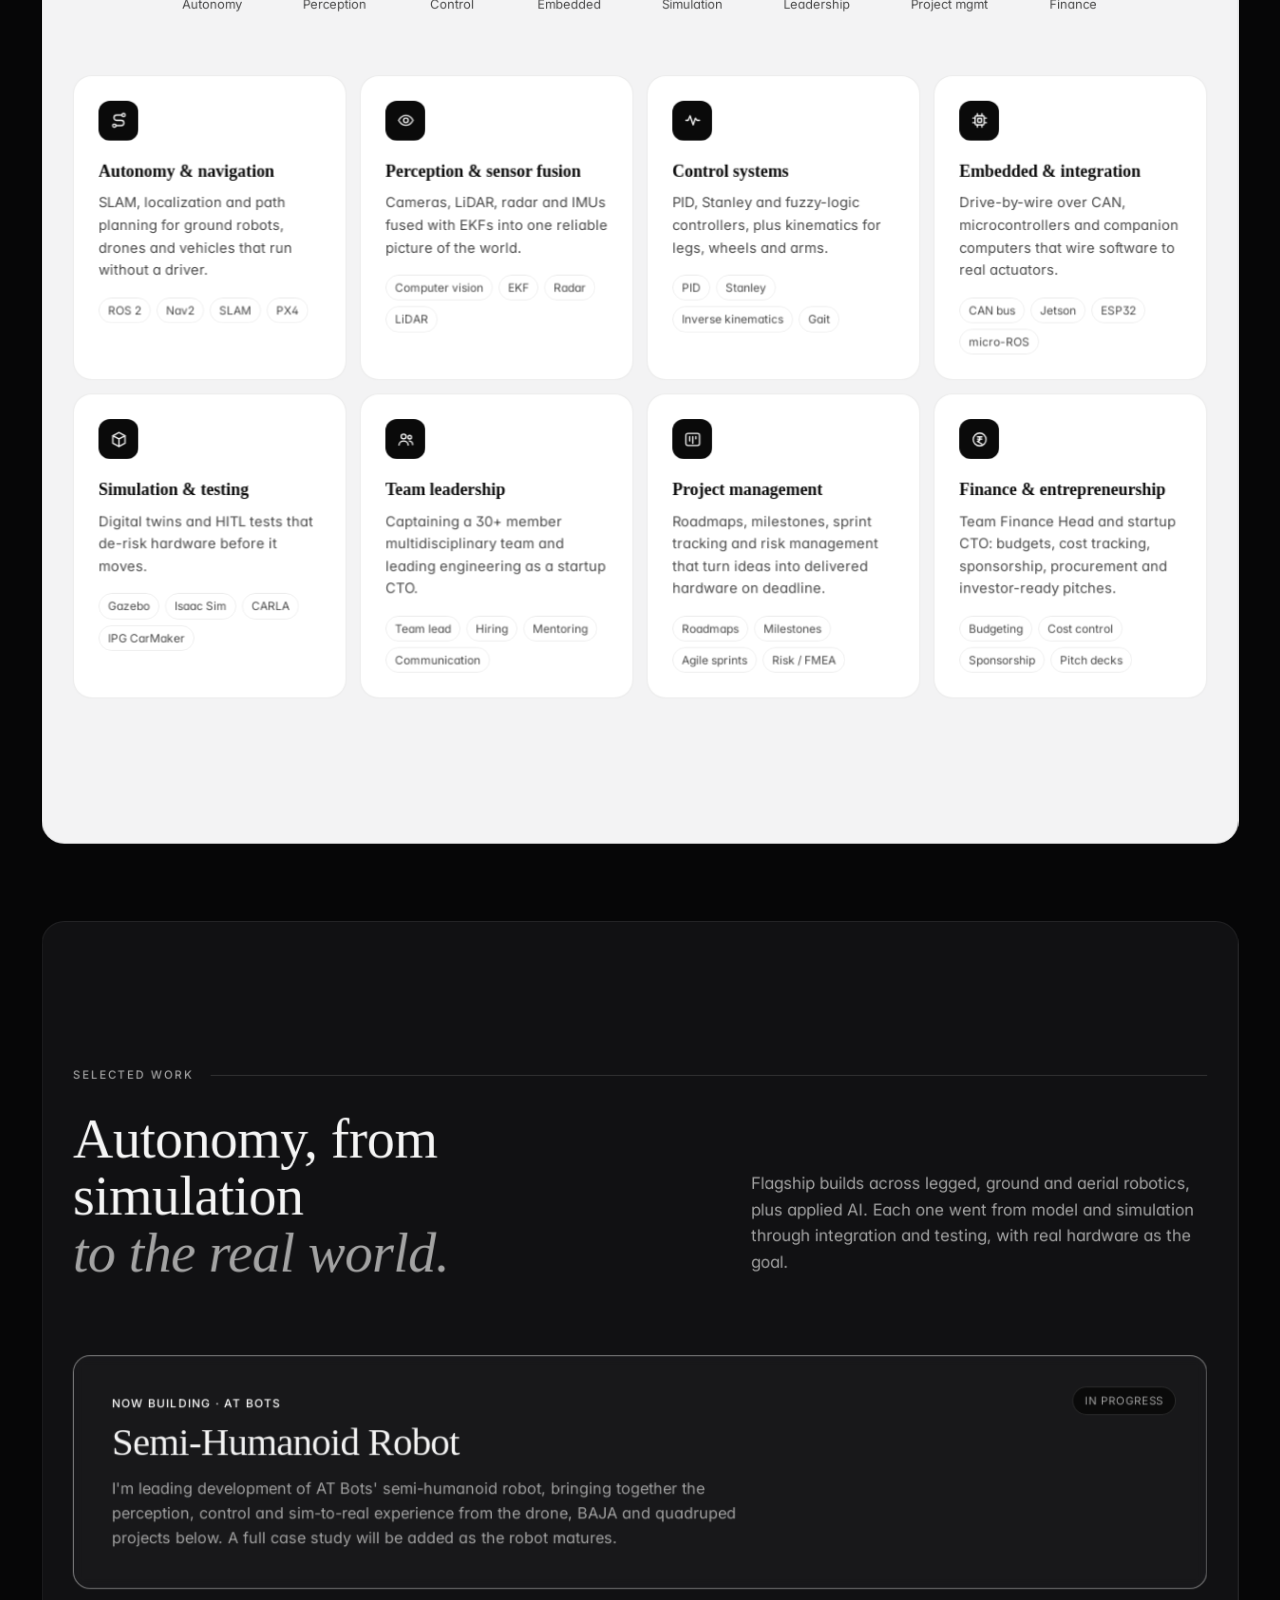
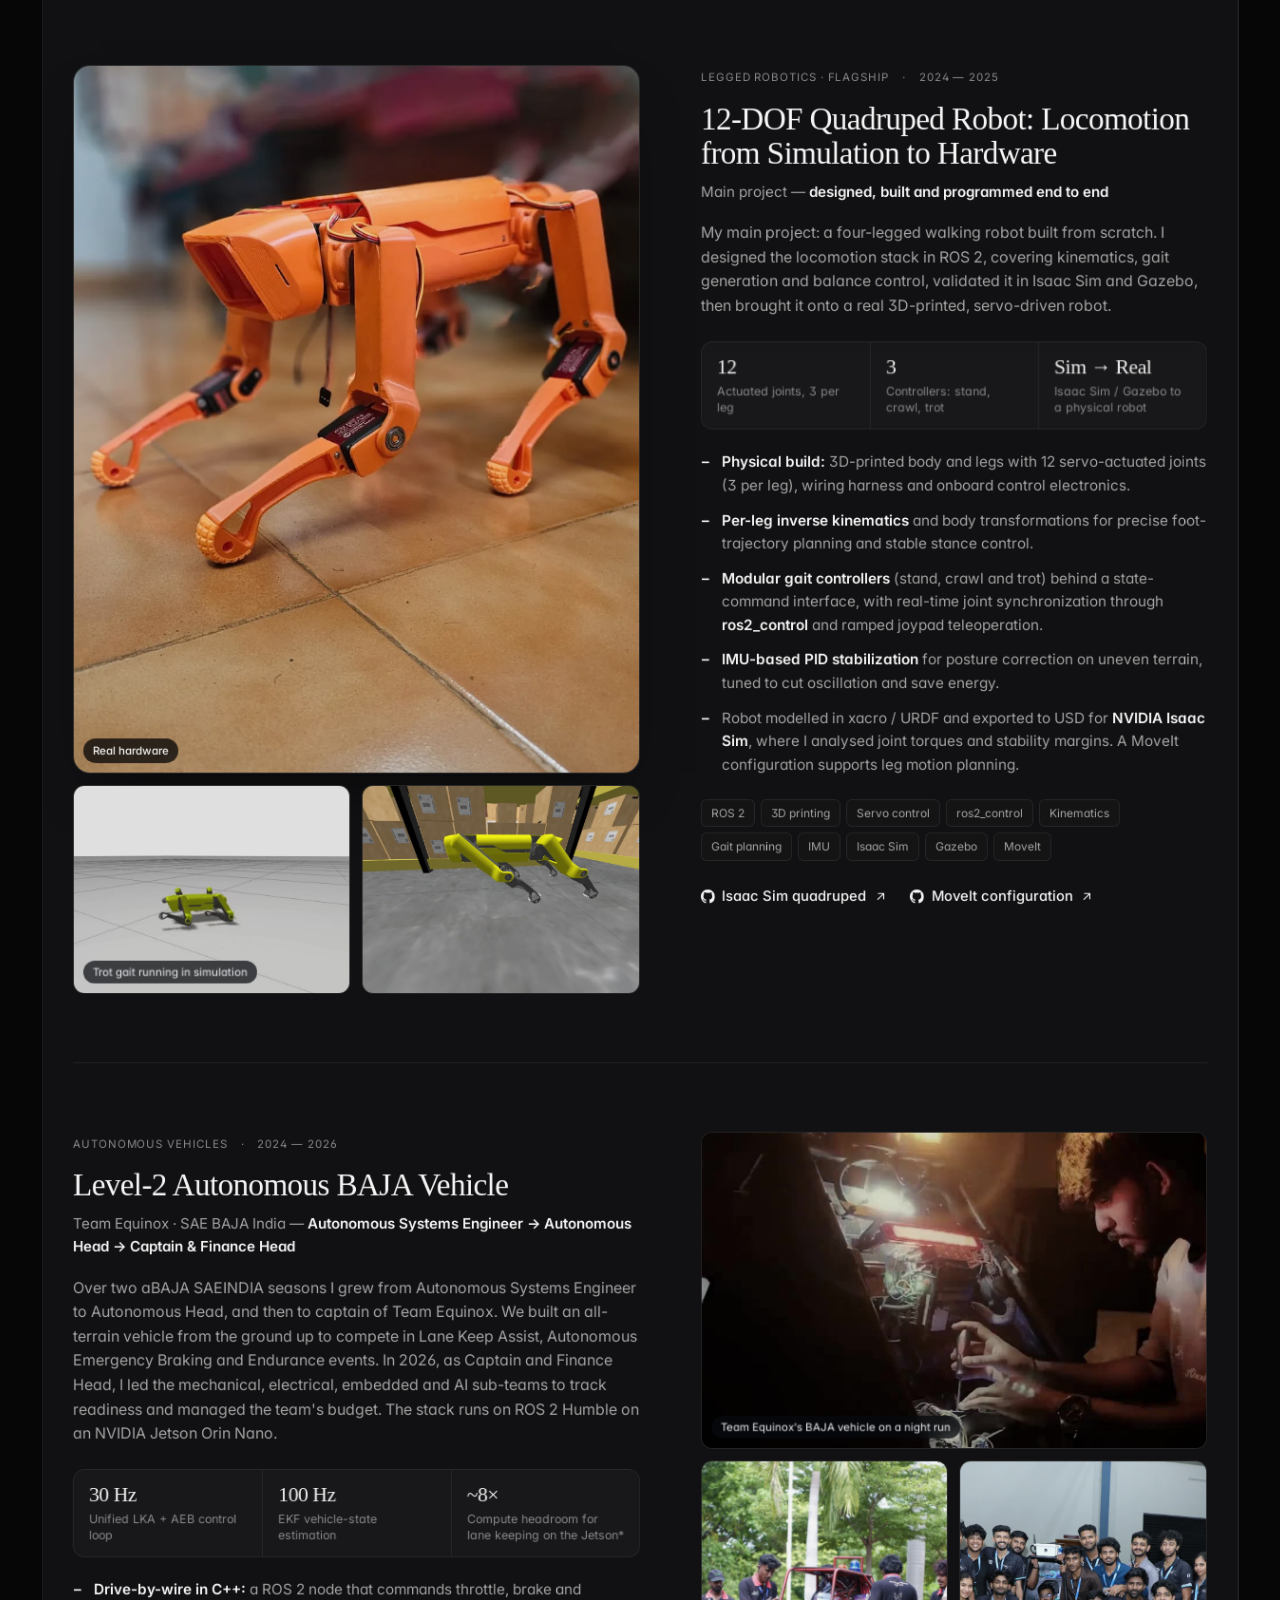
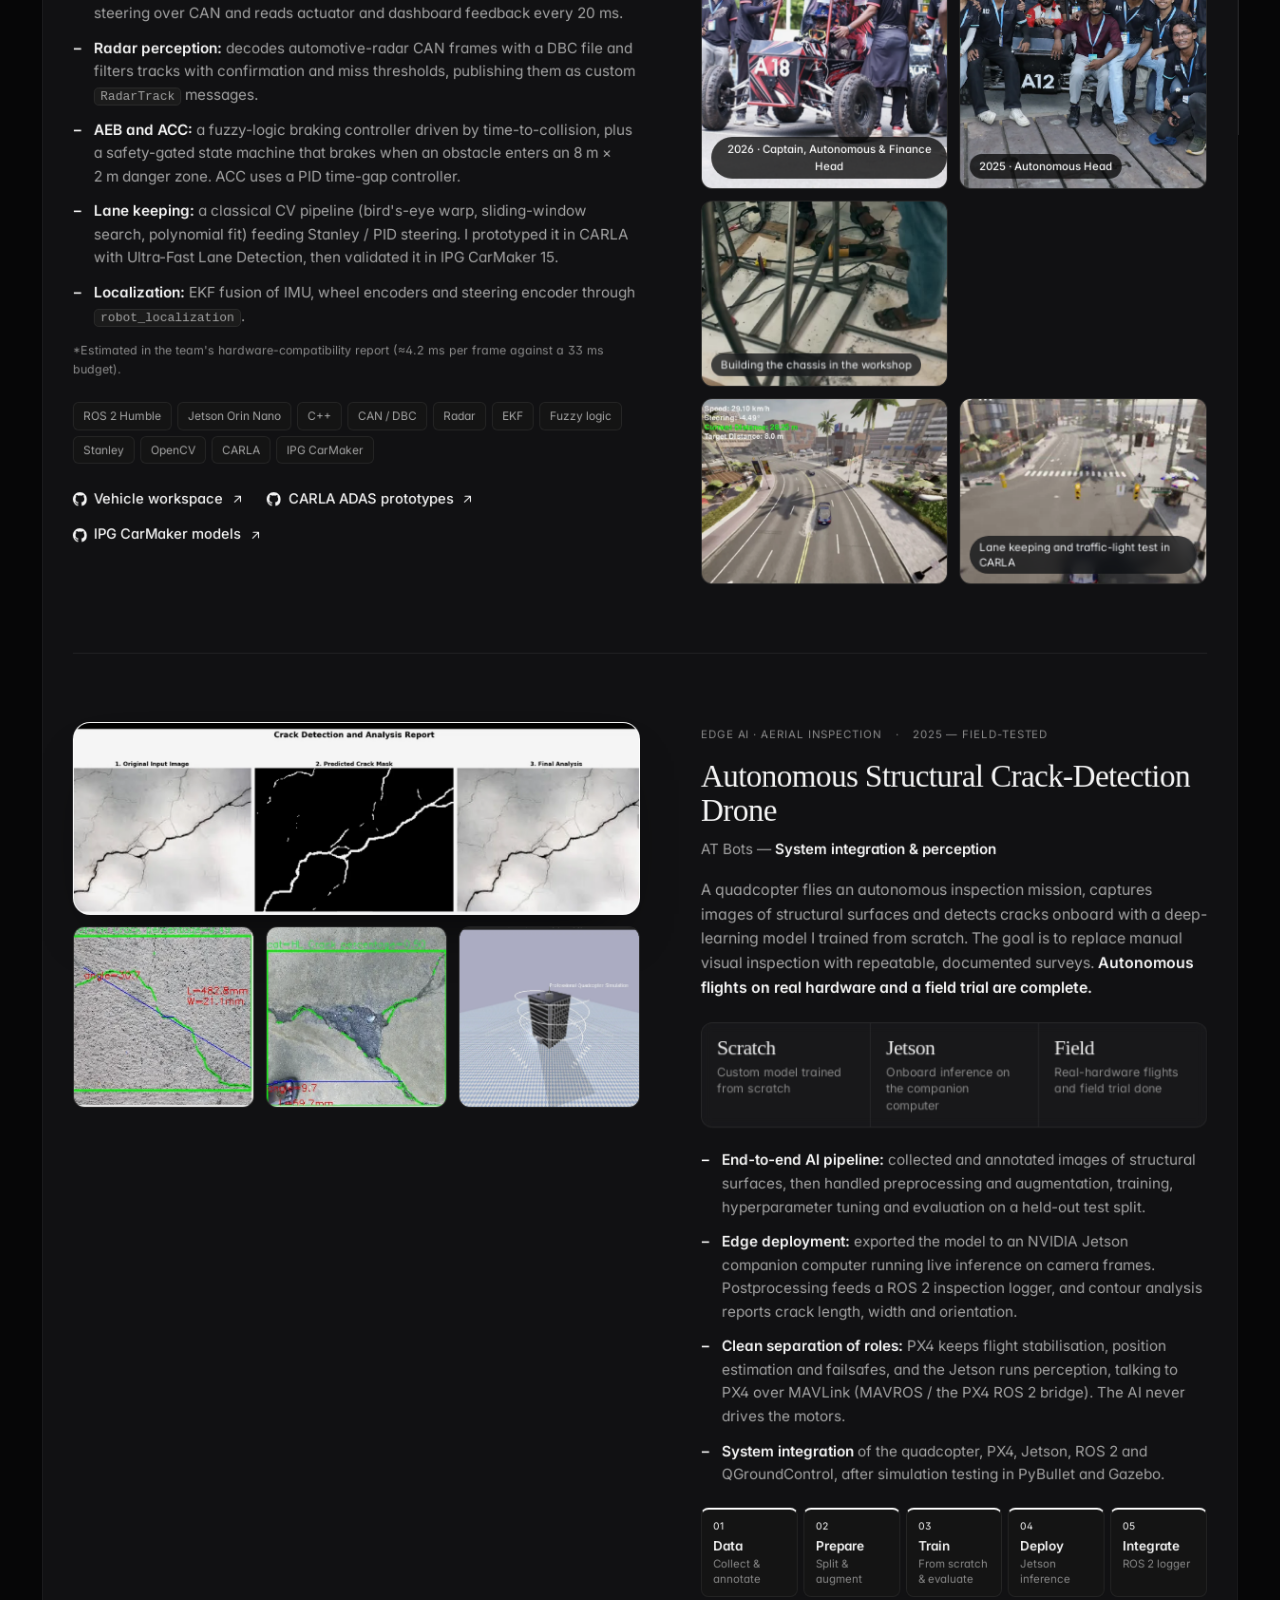
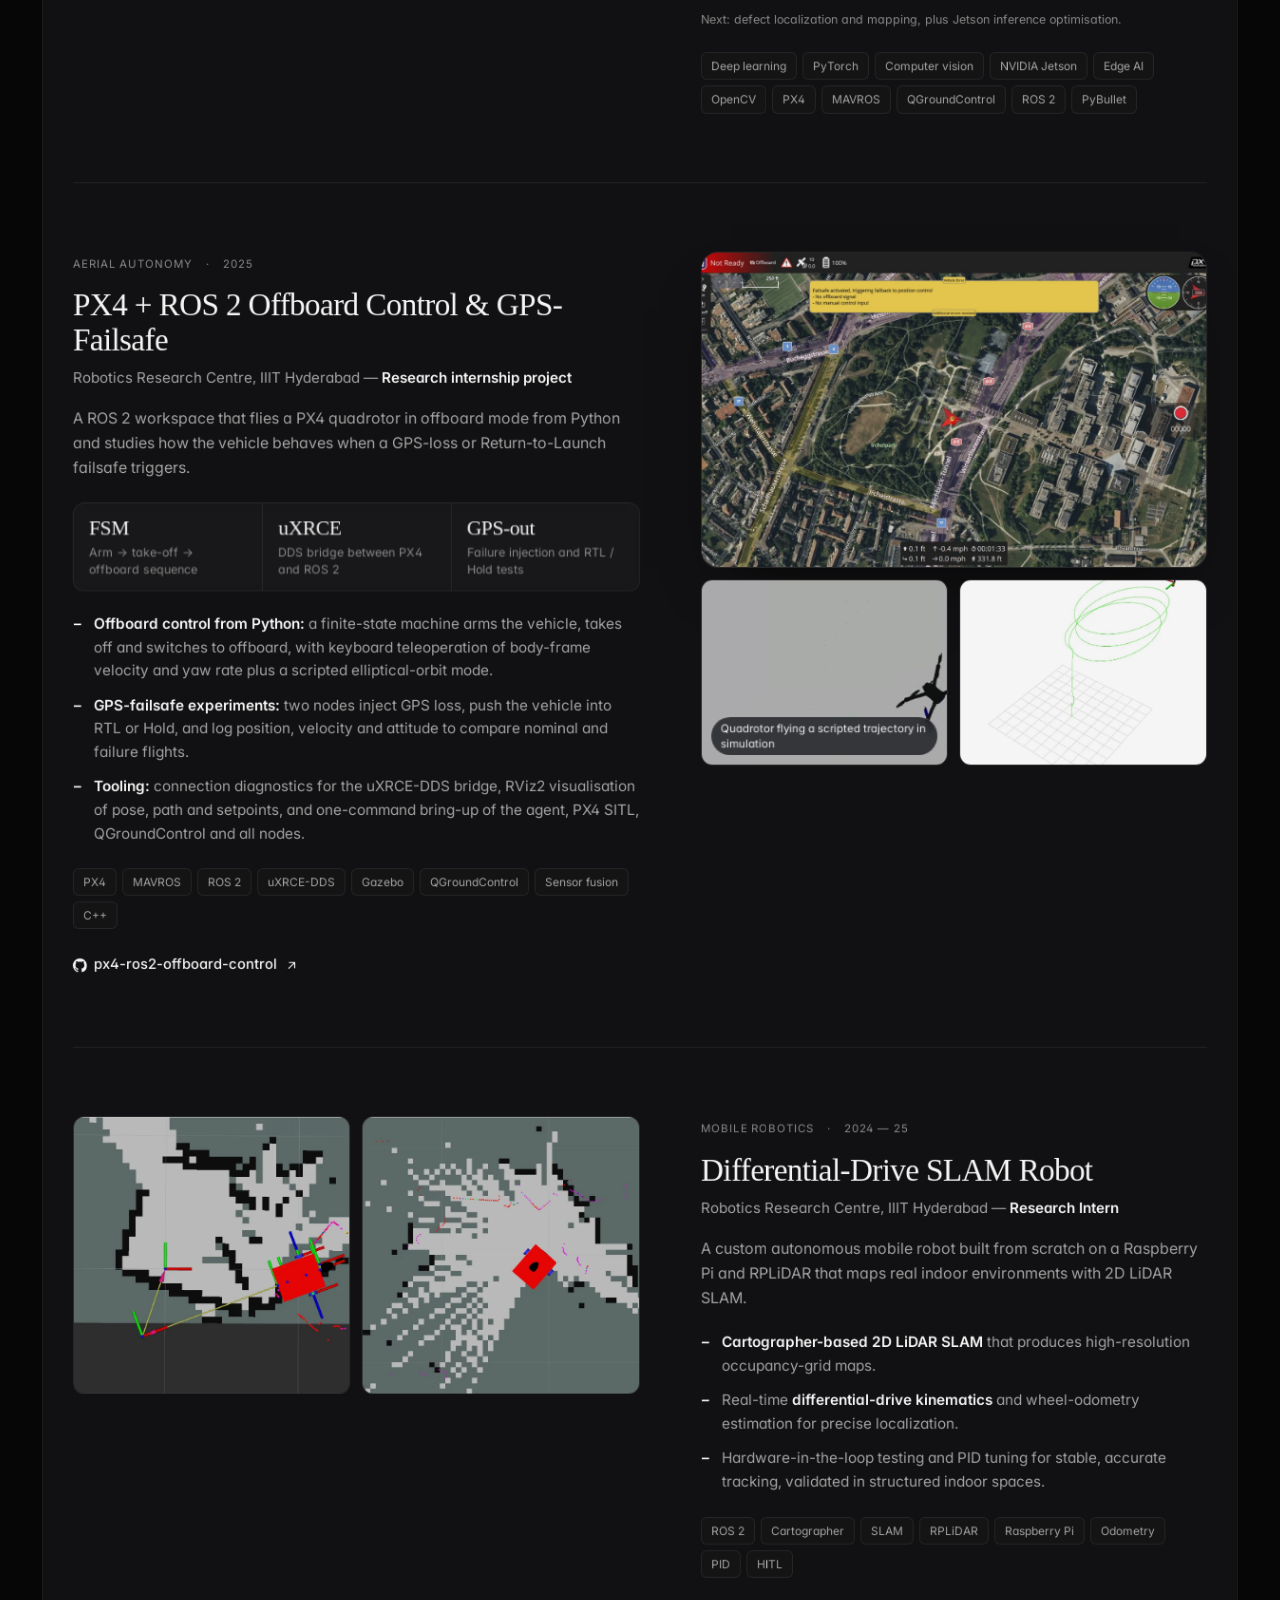
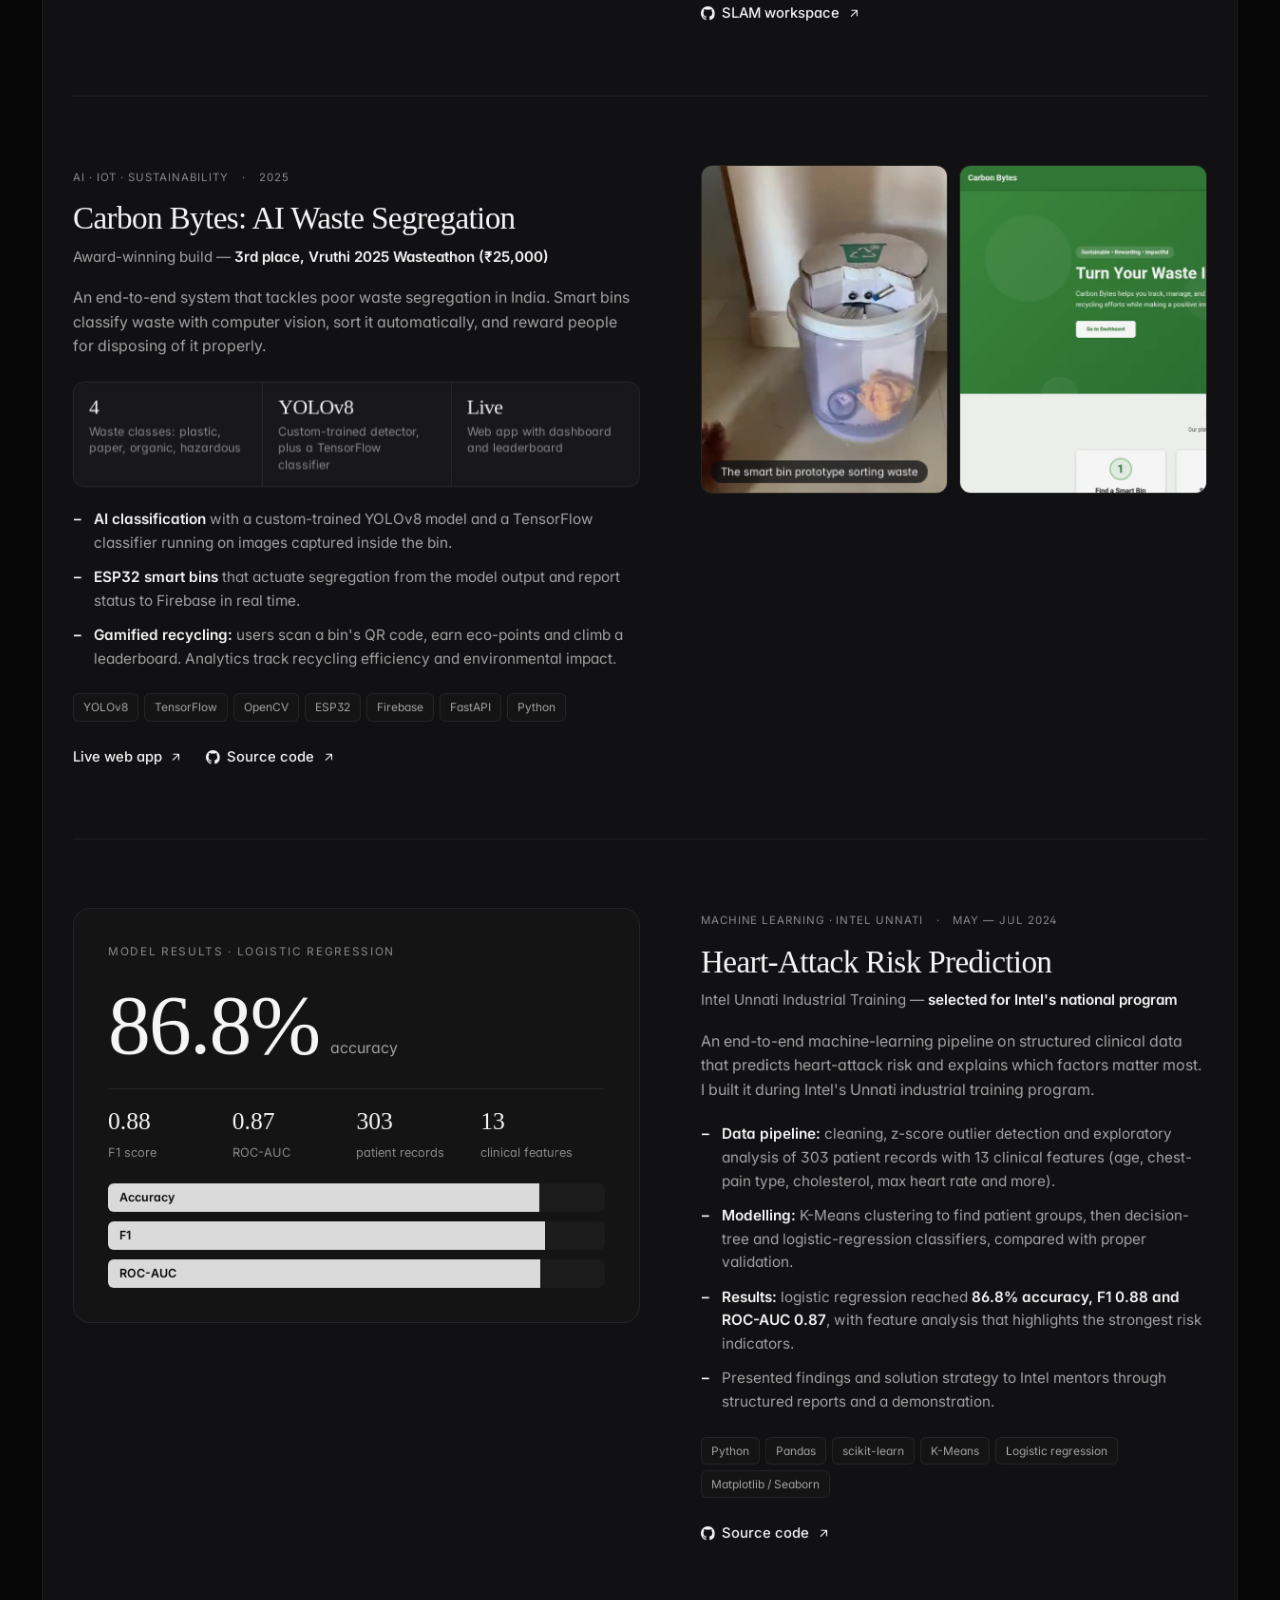
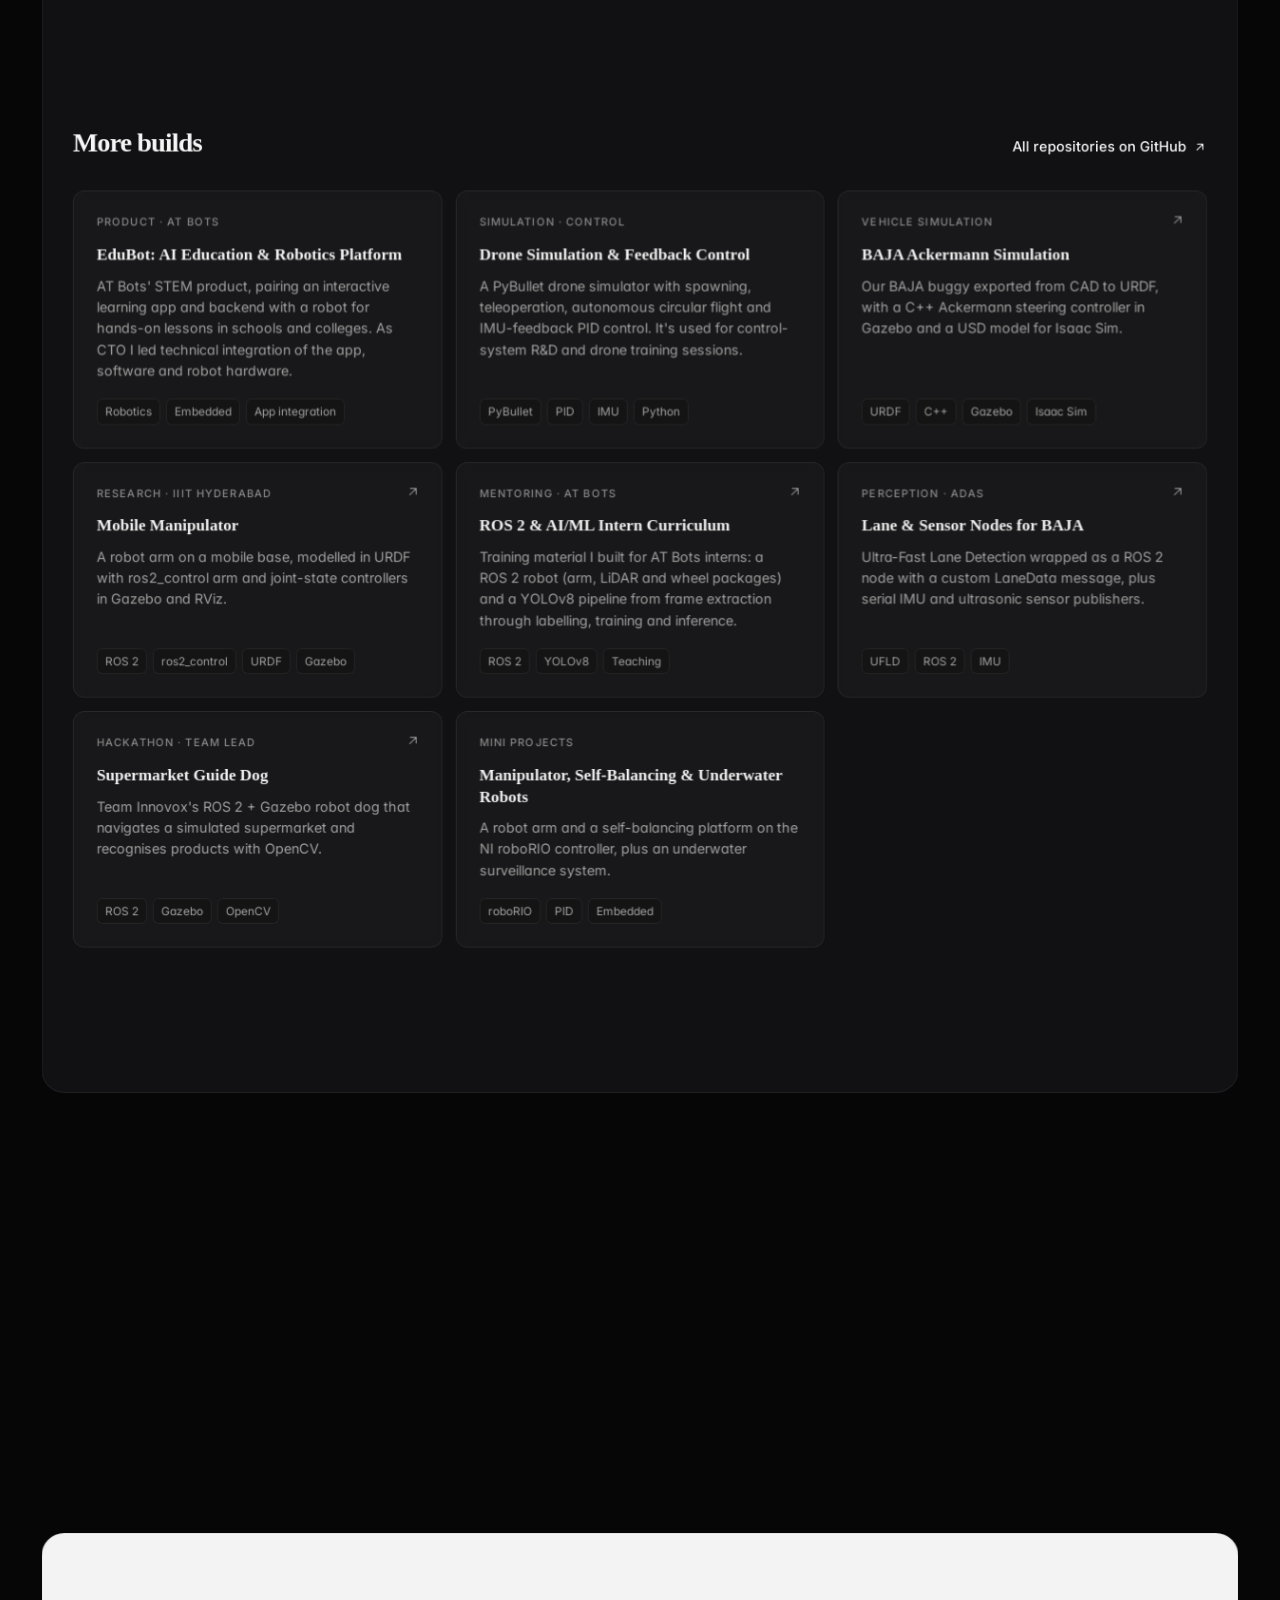
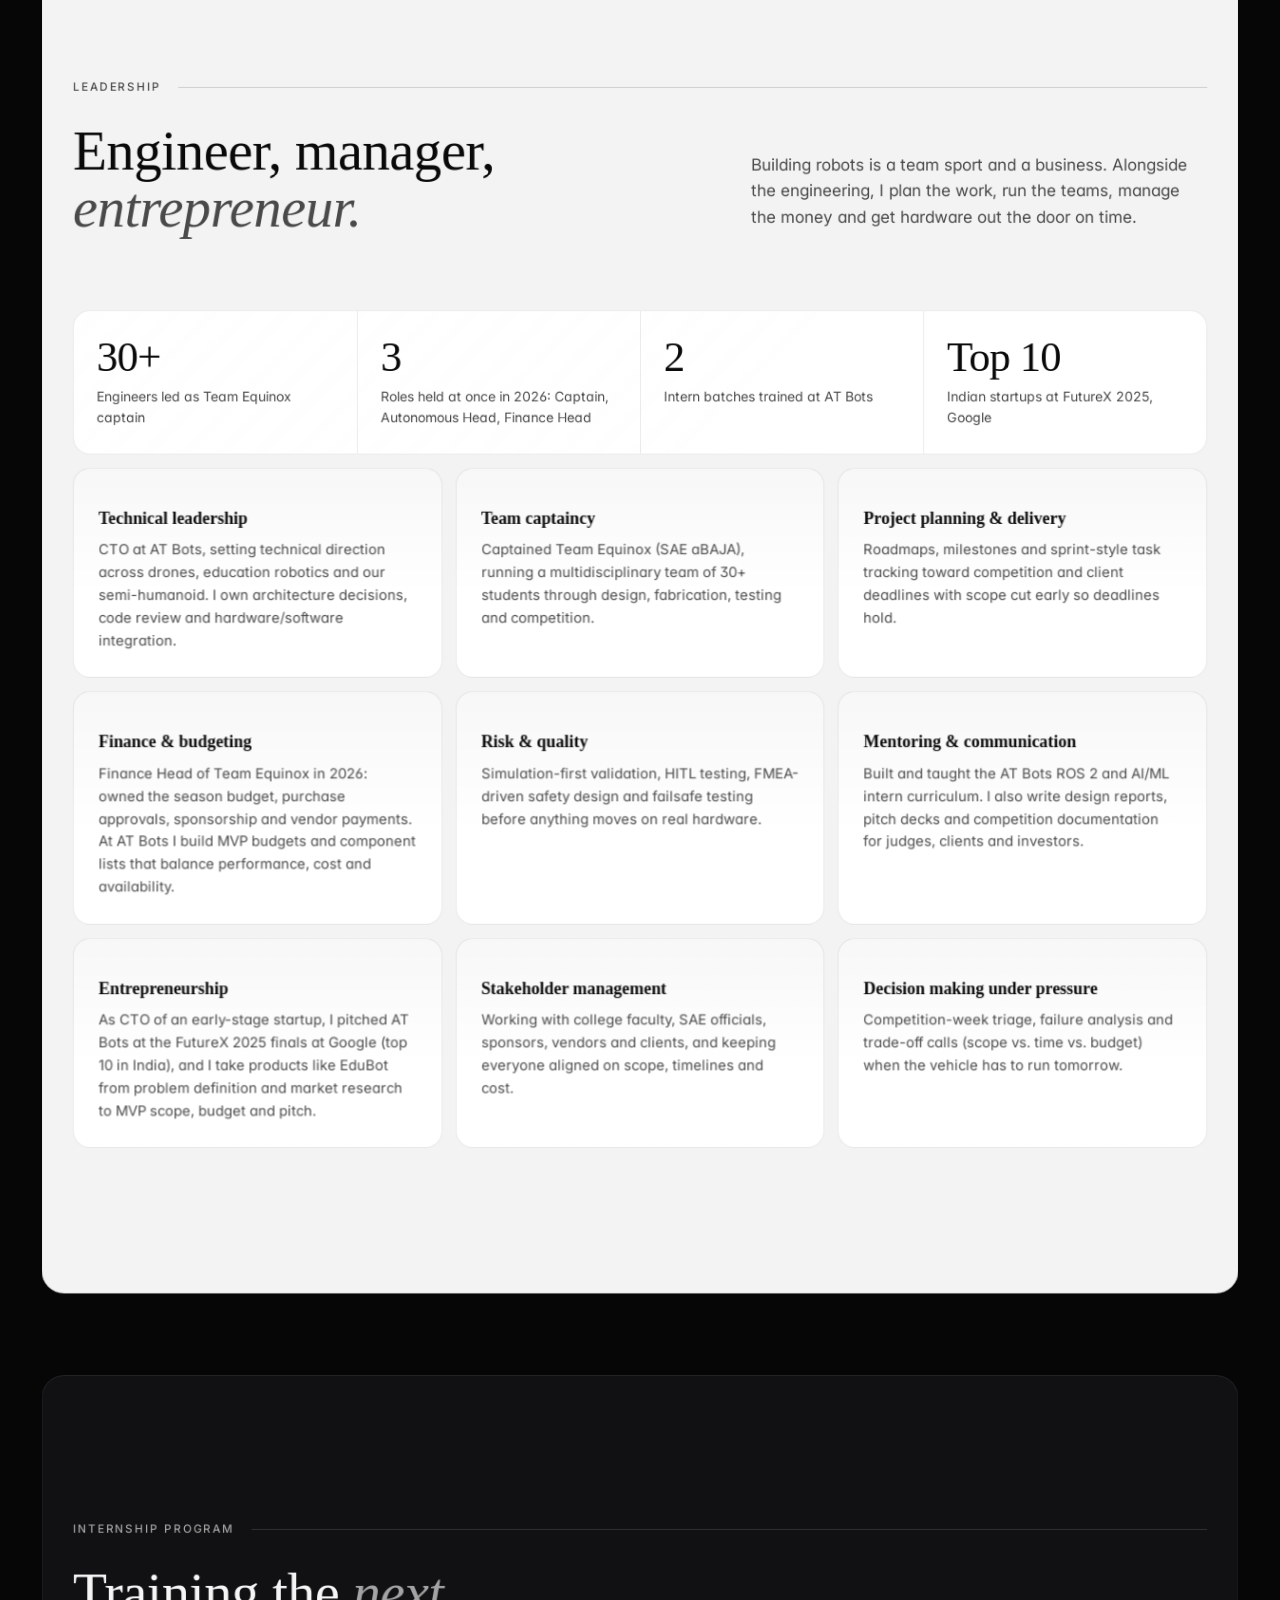
==== commit a3baaf5b: "HackS'US Edition IV details and certificate; Vruthi final-round details Co-Authored-By: Claude Opus " ====
--- a/index.html
+++ b/index.html
@@ -1073,14 +1073,18 @@
             <p class="award__rank">3<sup>rd</sup></p>
             <div>
               <h3 class="award__title">Vruthi 2025 — Clean Kerala Conclave Wasteathon</h3>
-              <p class="award__text">Awarded ₹25,000 for an AI-powered waste-segregation solution.</p>
+              <p class="award__text">Third place and ₹25,000 for an AI-powered waste-segregation solution. Shortlisted for the final round and pitched to an expert panel in Thiruvananthapuram, April 2025.</p>
             </div>
           </article>
           <article class="award reveal">
             <p class="award__rank">3<sup>rd</sup></p>
             <div>
-              <h3 class="award__title">National Hackathon — Rajagiri School of Engineering</h3>
-              <p class="award__text">Recognised for innovative robotics solutions.</p>
+              <h3 class="award__title">HackS'US Edition IV — Rajagiri School of Engineering &amp; Technology</h3>
+              <p class="award__text">Third prize at the national hackathon run by RSET's IEDC and Institution's Innovation Council, Kochi, 14–16 March 2025.</p>
+              <button class="award__thumb" type="button" data-gallery="hacksus" data-caption="Certificate of appreciation: third prize, HackS'US Edition IV, RSET Kochi, March 2025">
+                <img src="assets/img/projects/hacksus-certificate.webp" alt="HackS'US Edition IV certificate of appreciation awarding third prize to Ashish Shajan" width="1400" height="991" loading="lazy">
+                <span>View certificate</span>
+              </button>
             </div>
           </article>
           <article class="award reveal">
--- a/assets/css/style.css
+++ b/assets/css/style.css
@@ -1834,3 +1834,7 @@
 .feature-award .stats { margin-top: 20px; }
 .feature-award .link-arrow { margin-top: 20px; }
 @media (max-width: 960px) { .feature-award { grid-template-columns: 1fr; } }
+
+.award__thumb { display: inline-flex; align-items: center; gap: 12px; margin-top: 14px; padding: 6px 14px 6px 6px; border: 1px solid var(--line-2); border-radius: 12px; background: transparent; color: var(--text); font-size: 0.85rem; cursor: zoom-in; transition: border-color 0.2s var(--ease); }
+.award__thumb:hover { border-color: var(--text-3); }
+.award__thumb img { width: 84px; height: 56px; object-fit: cover; border-radius: 8px; }
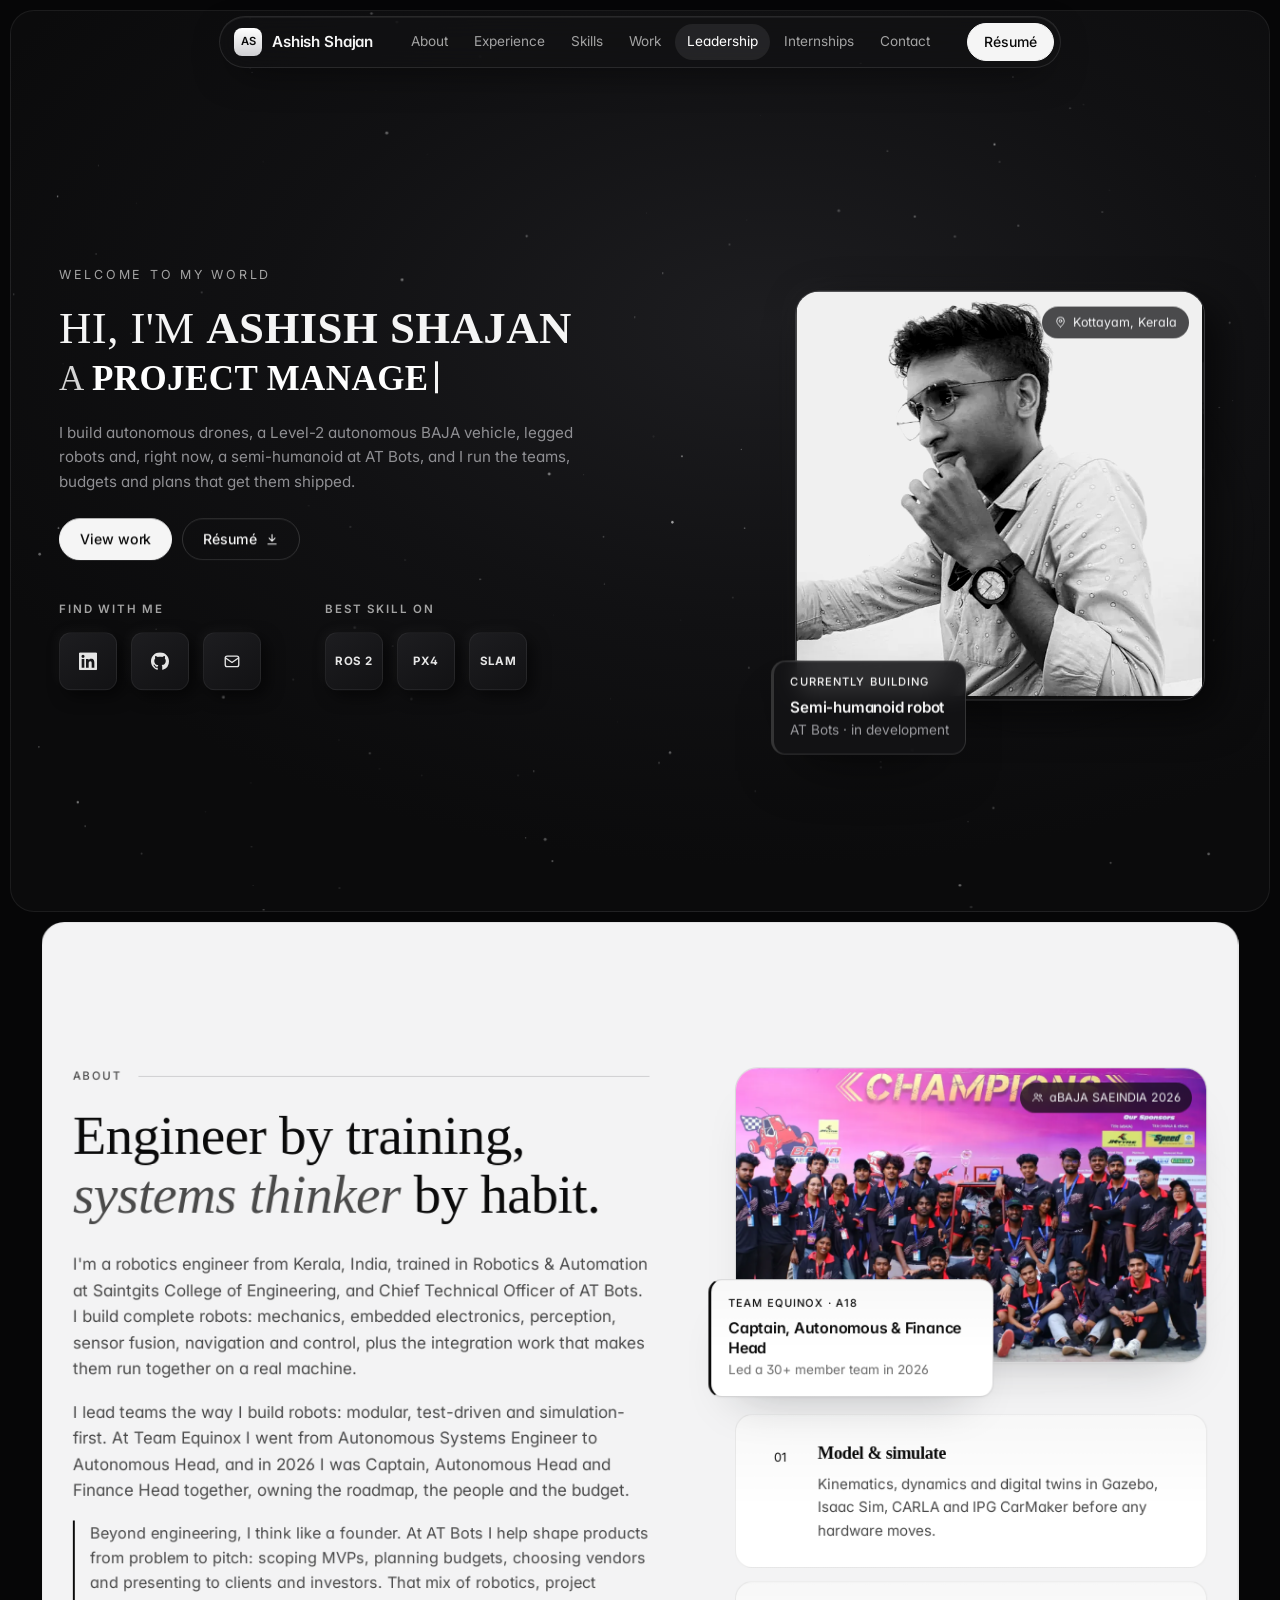
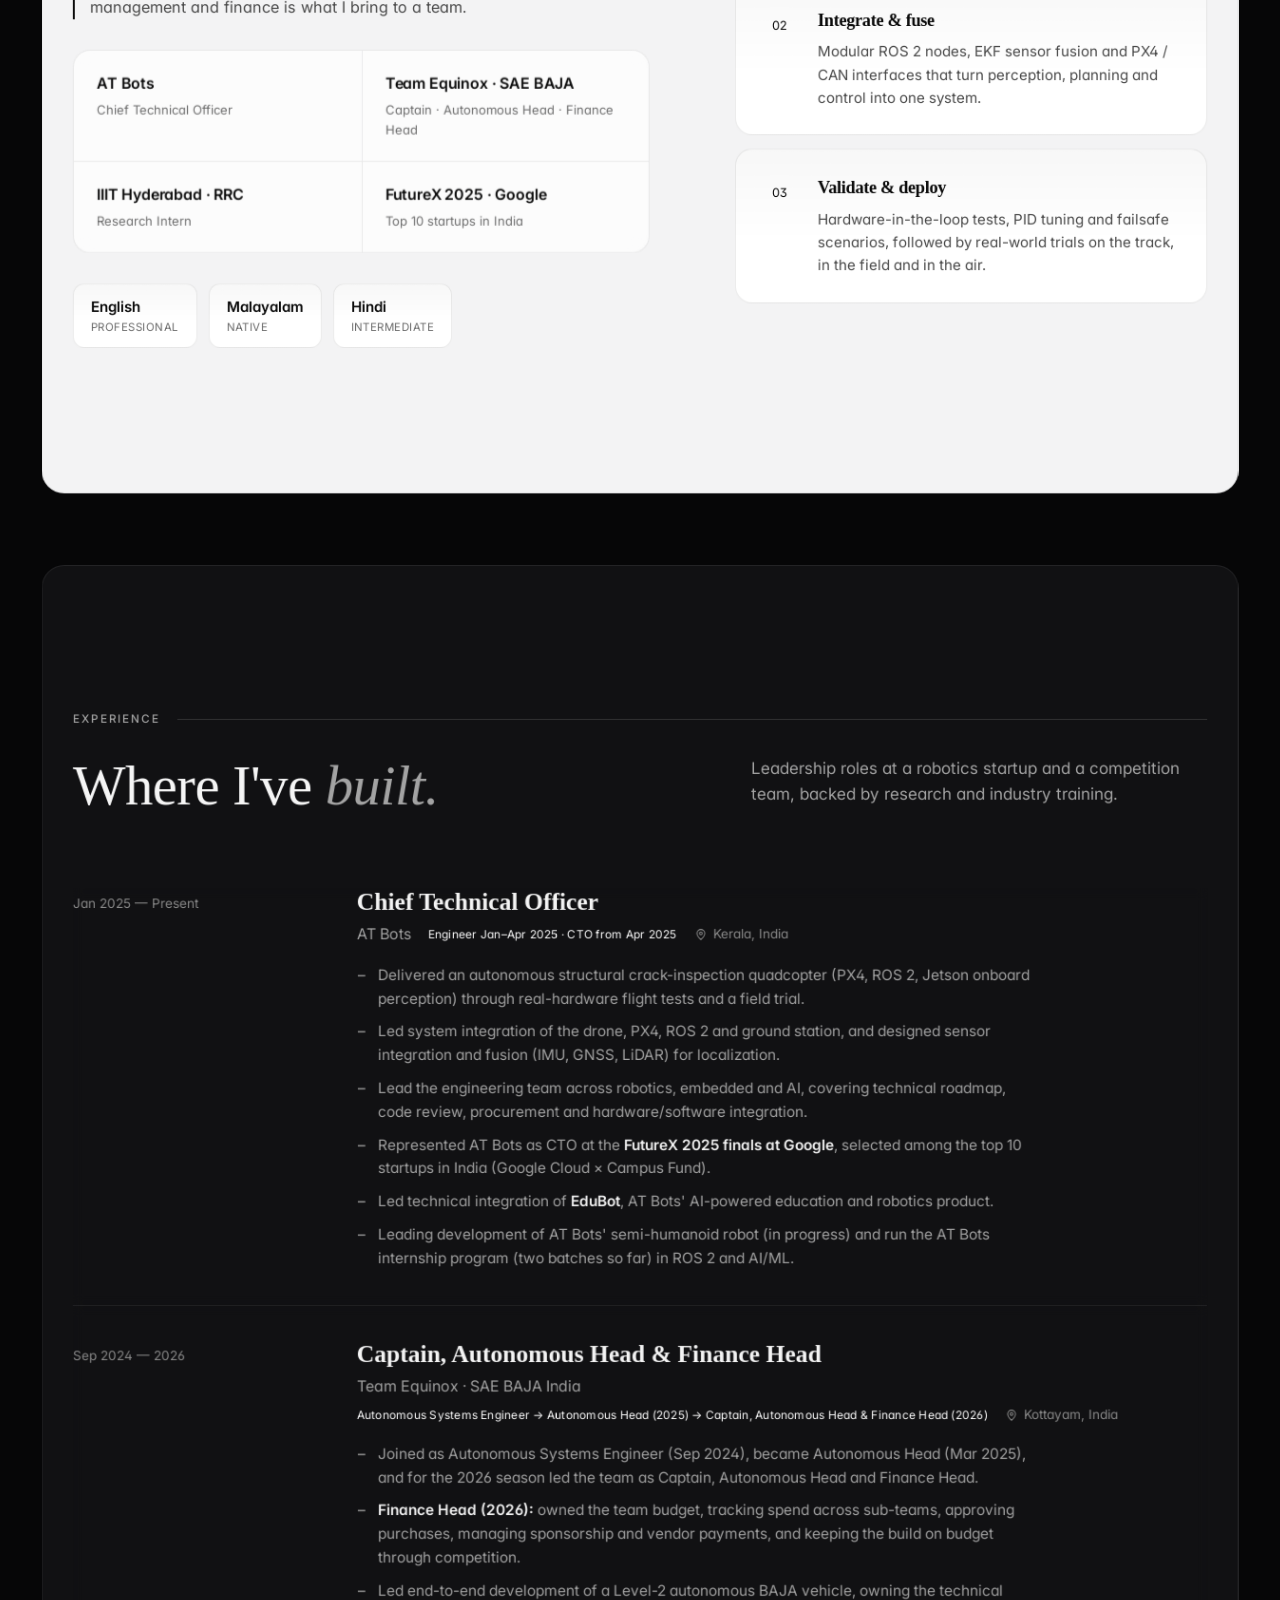
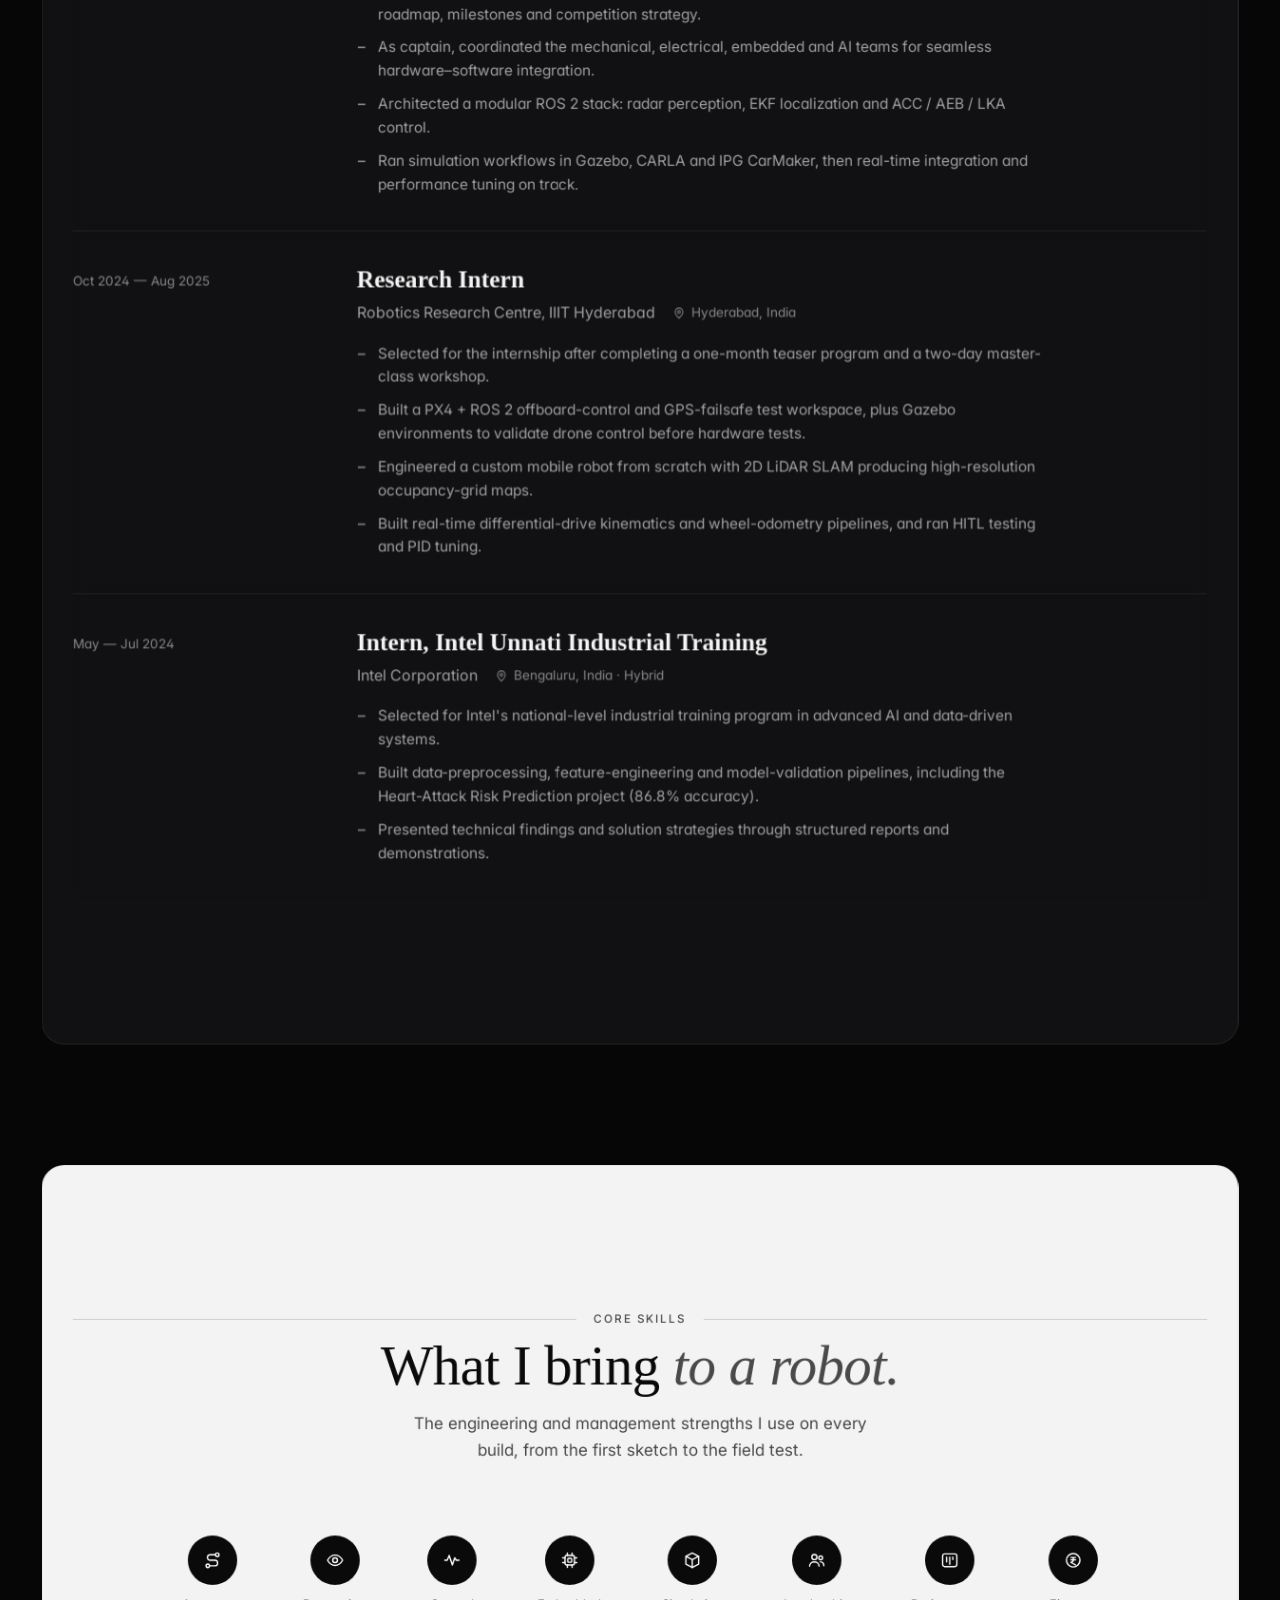
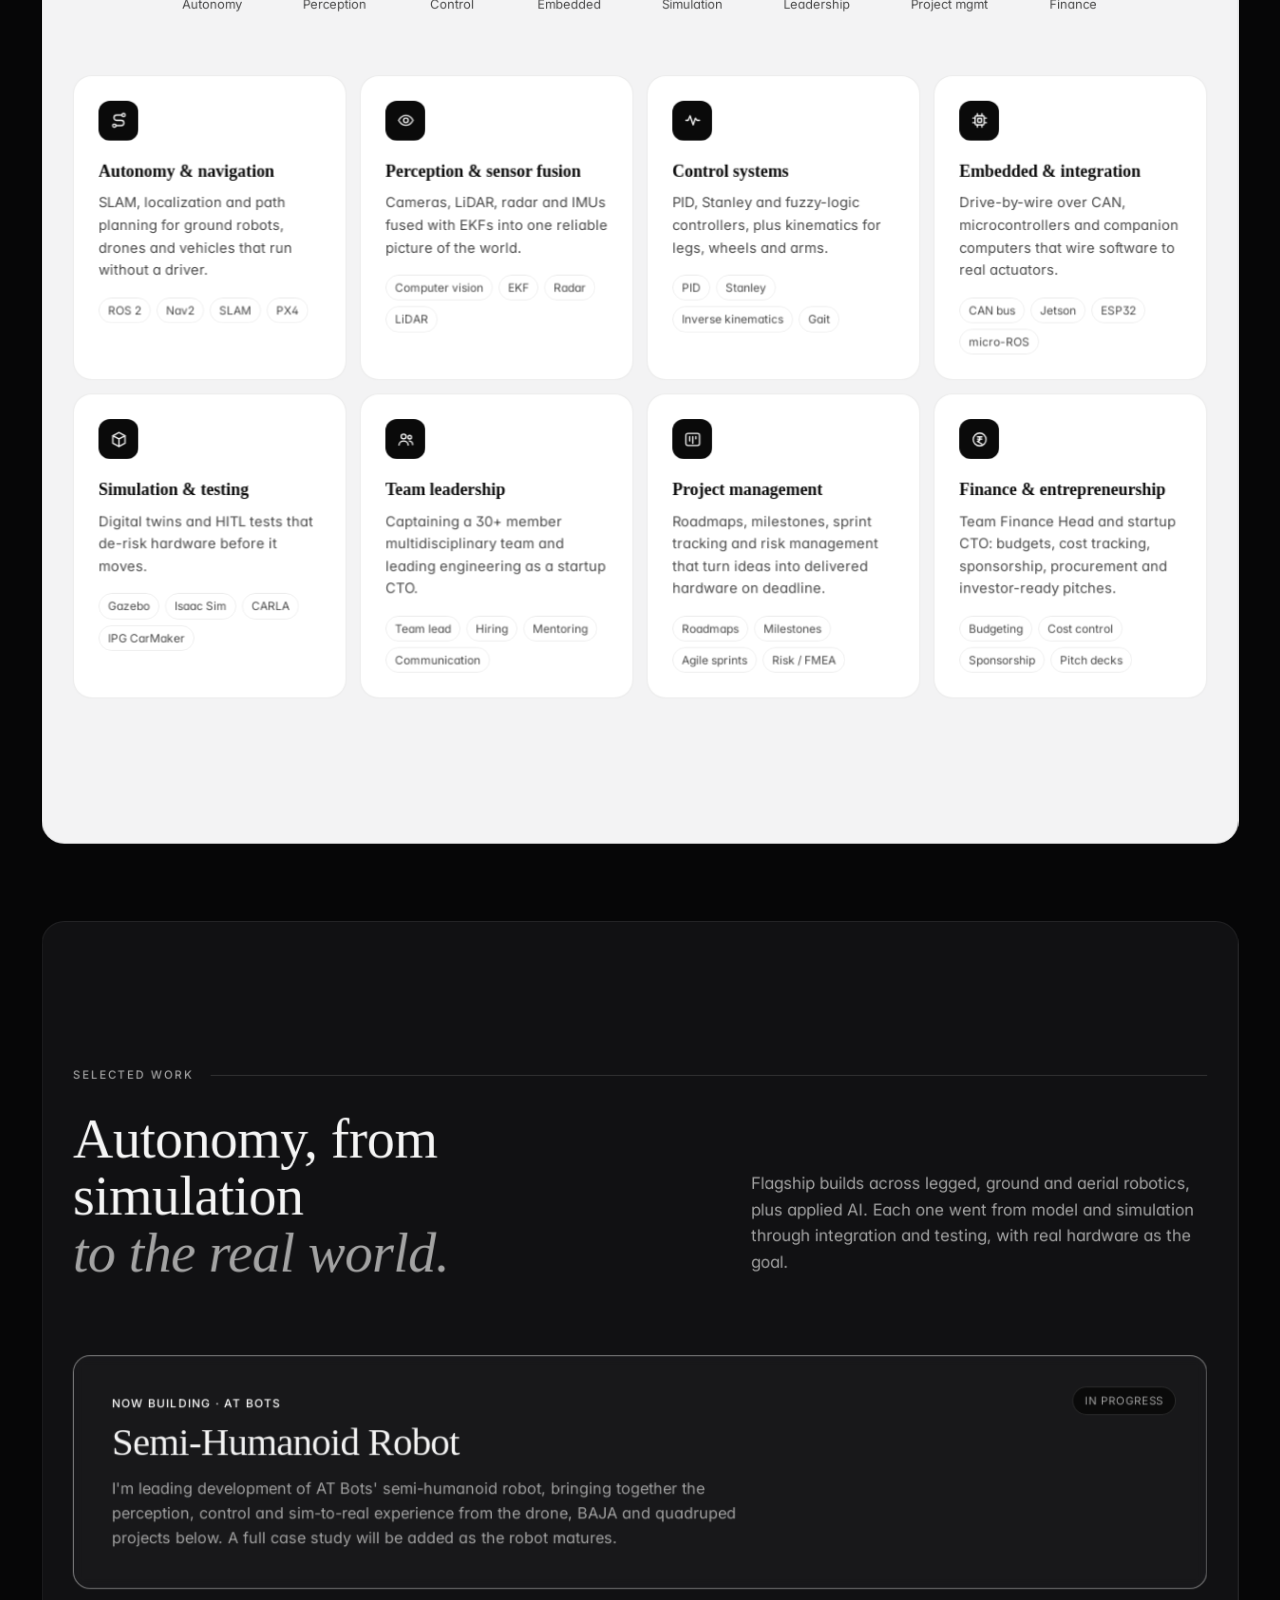
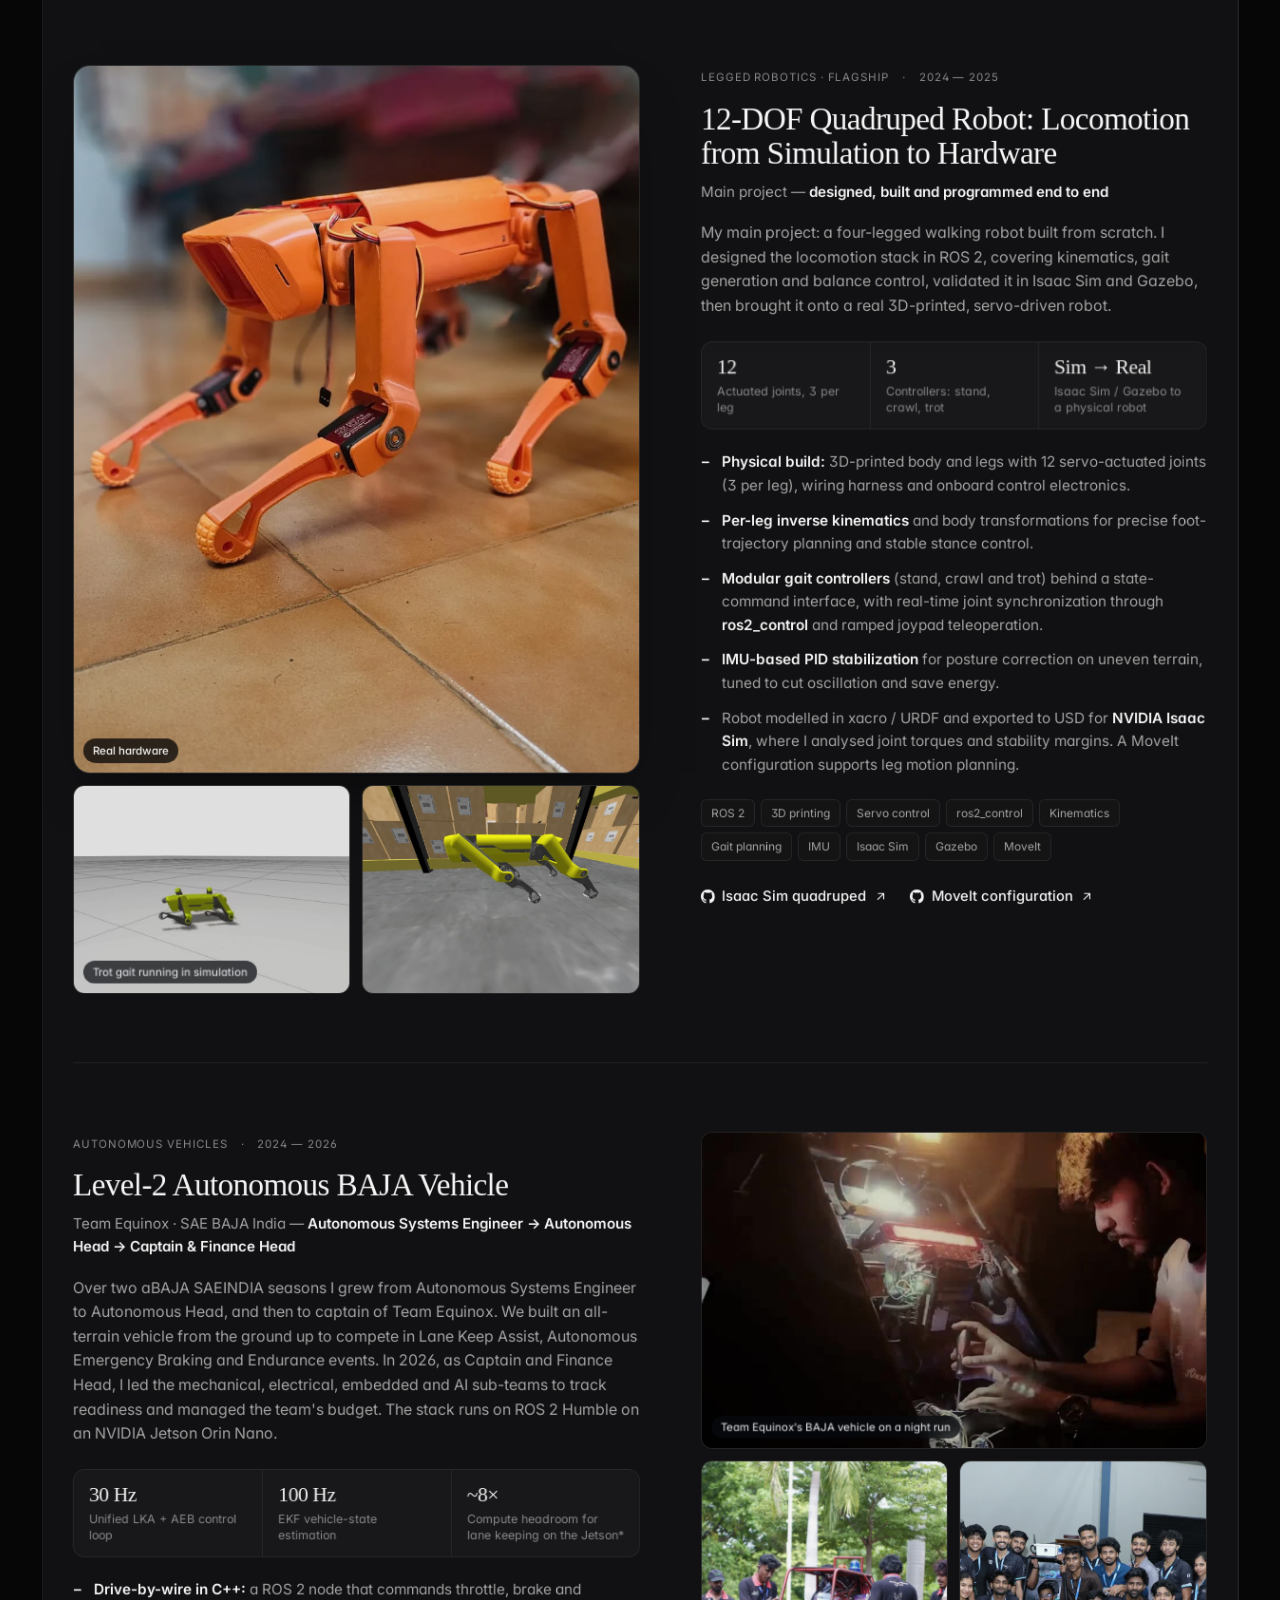
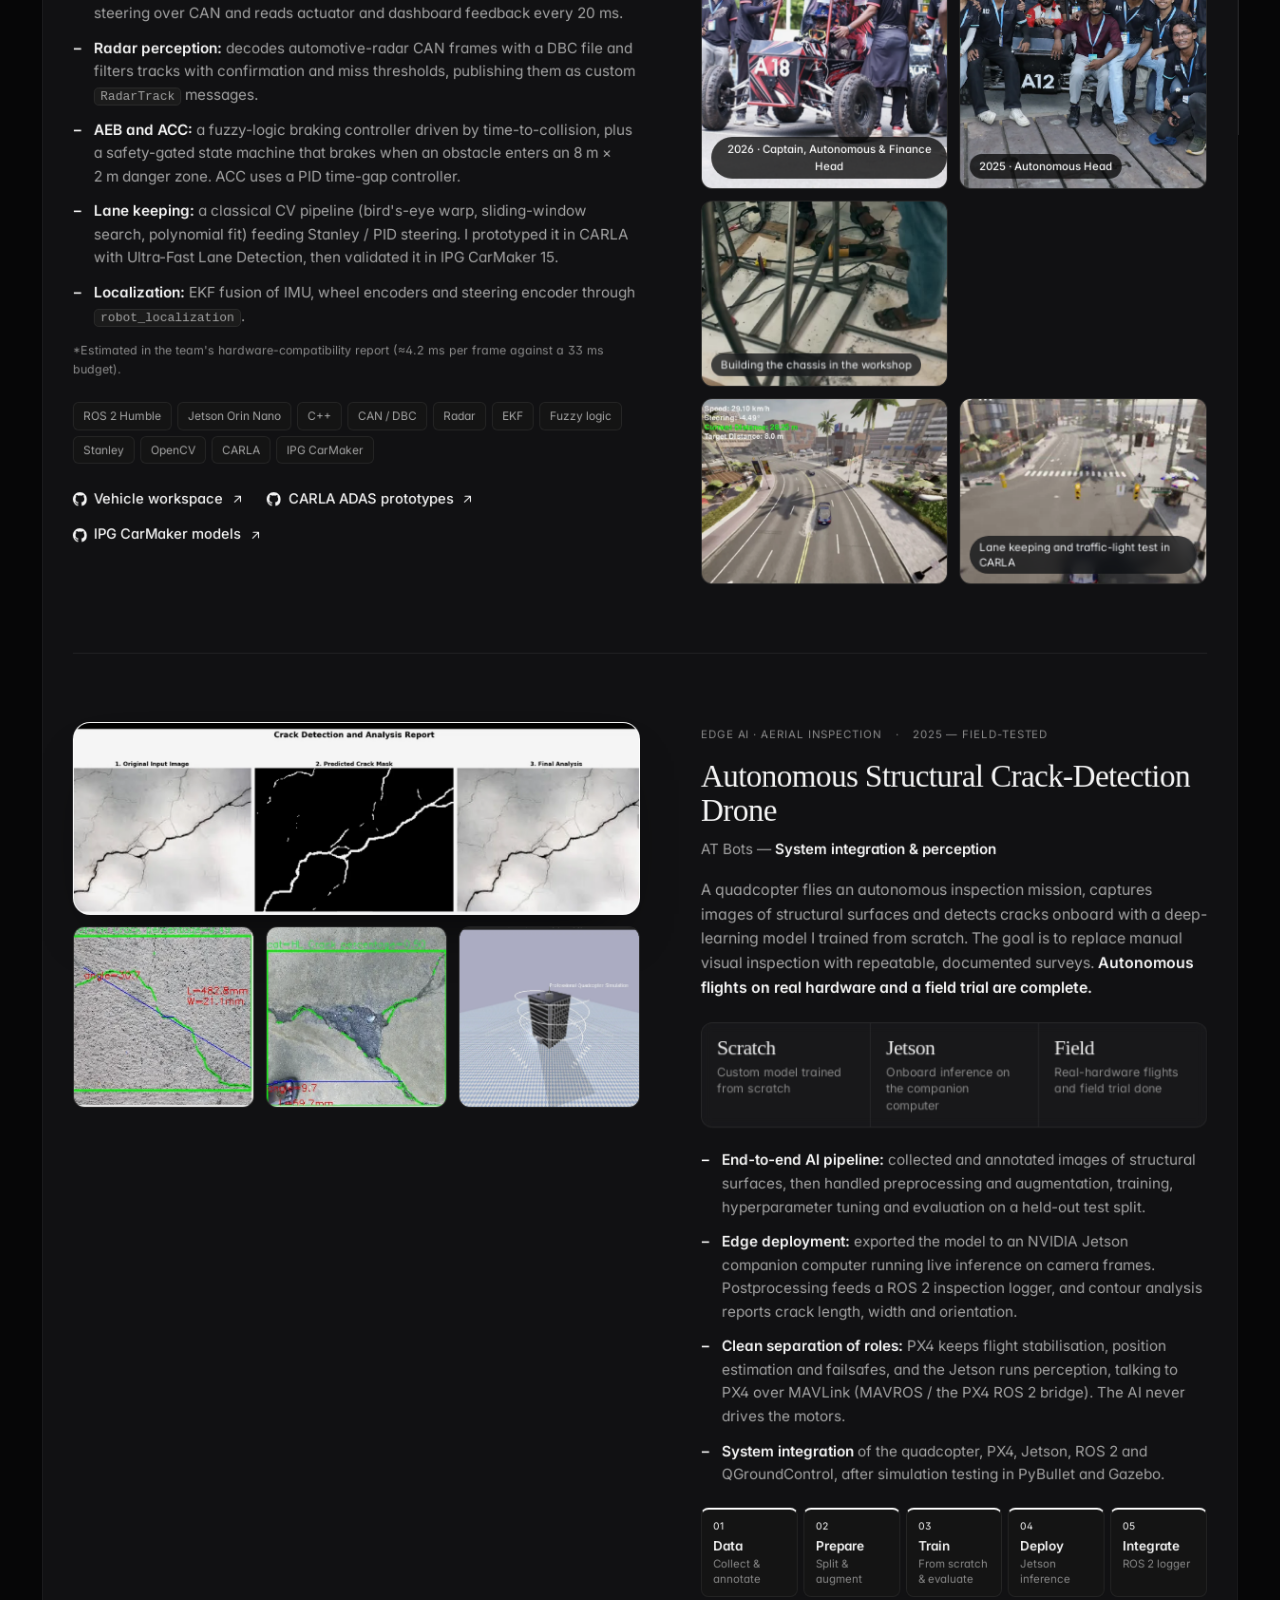
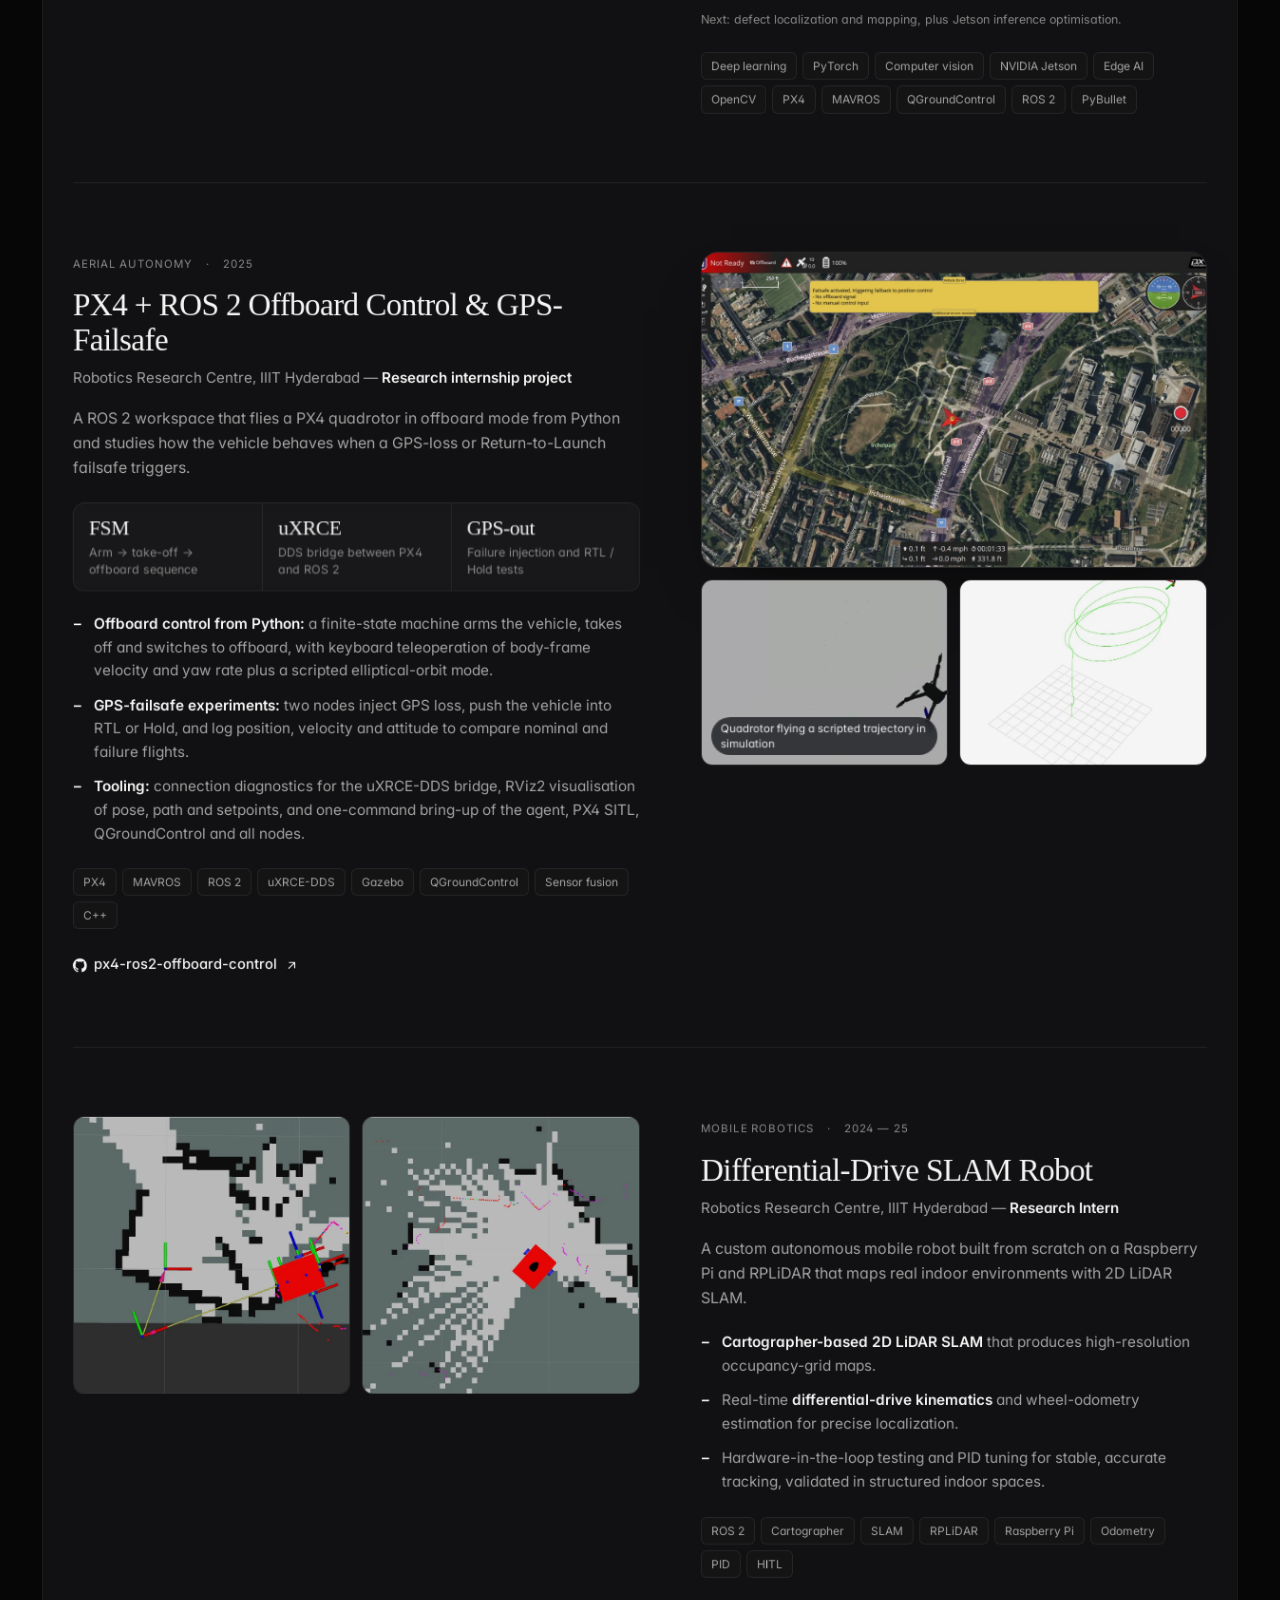
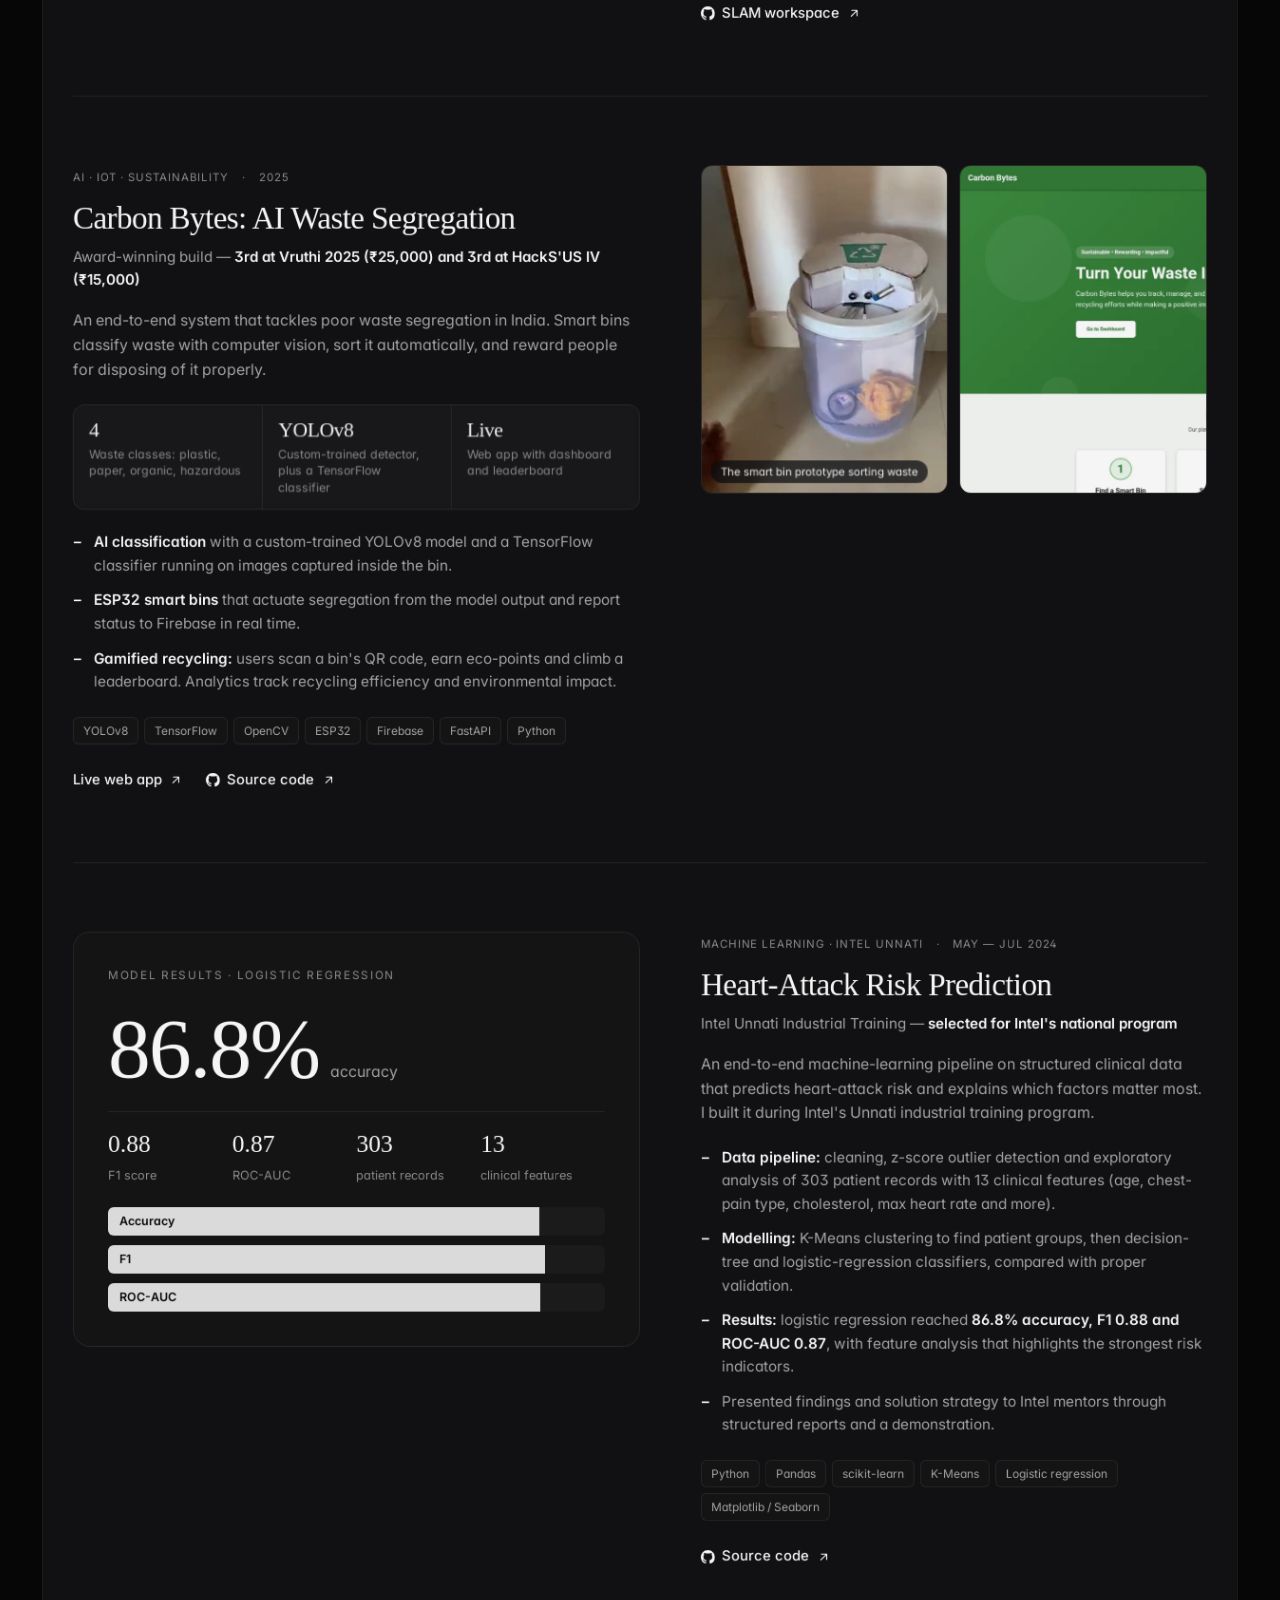
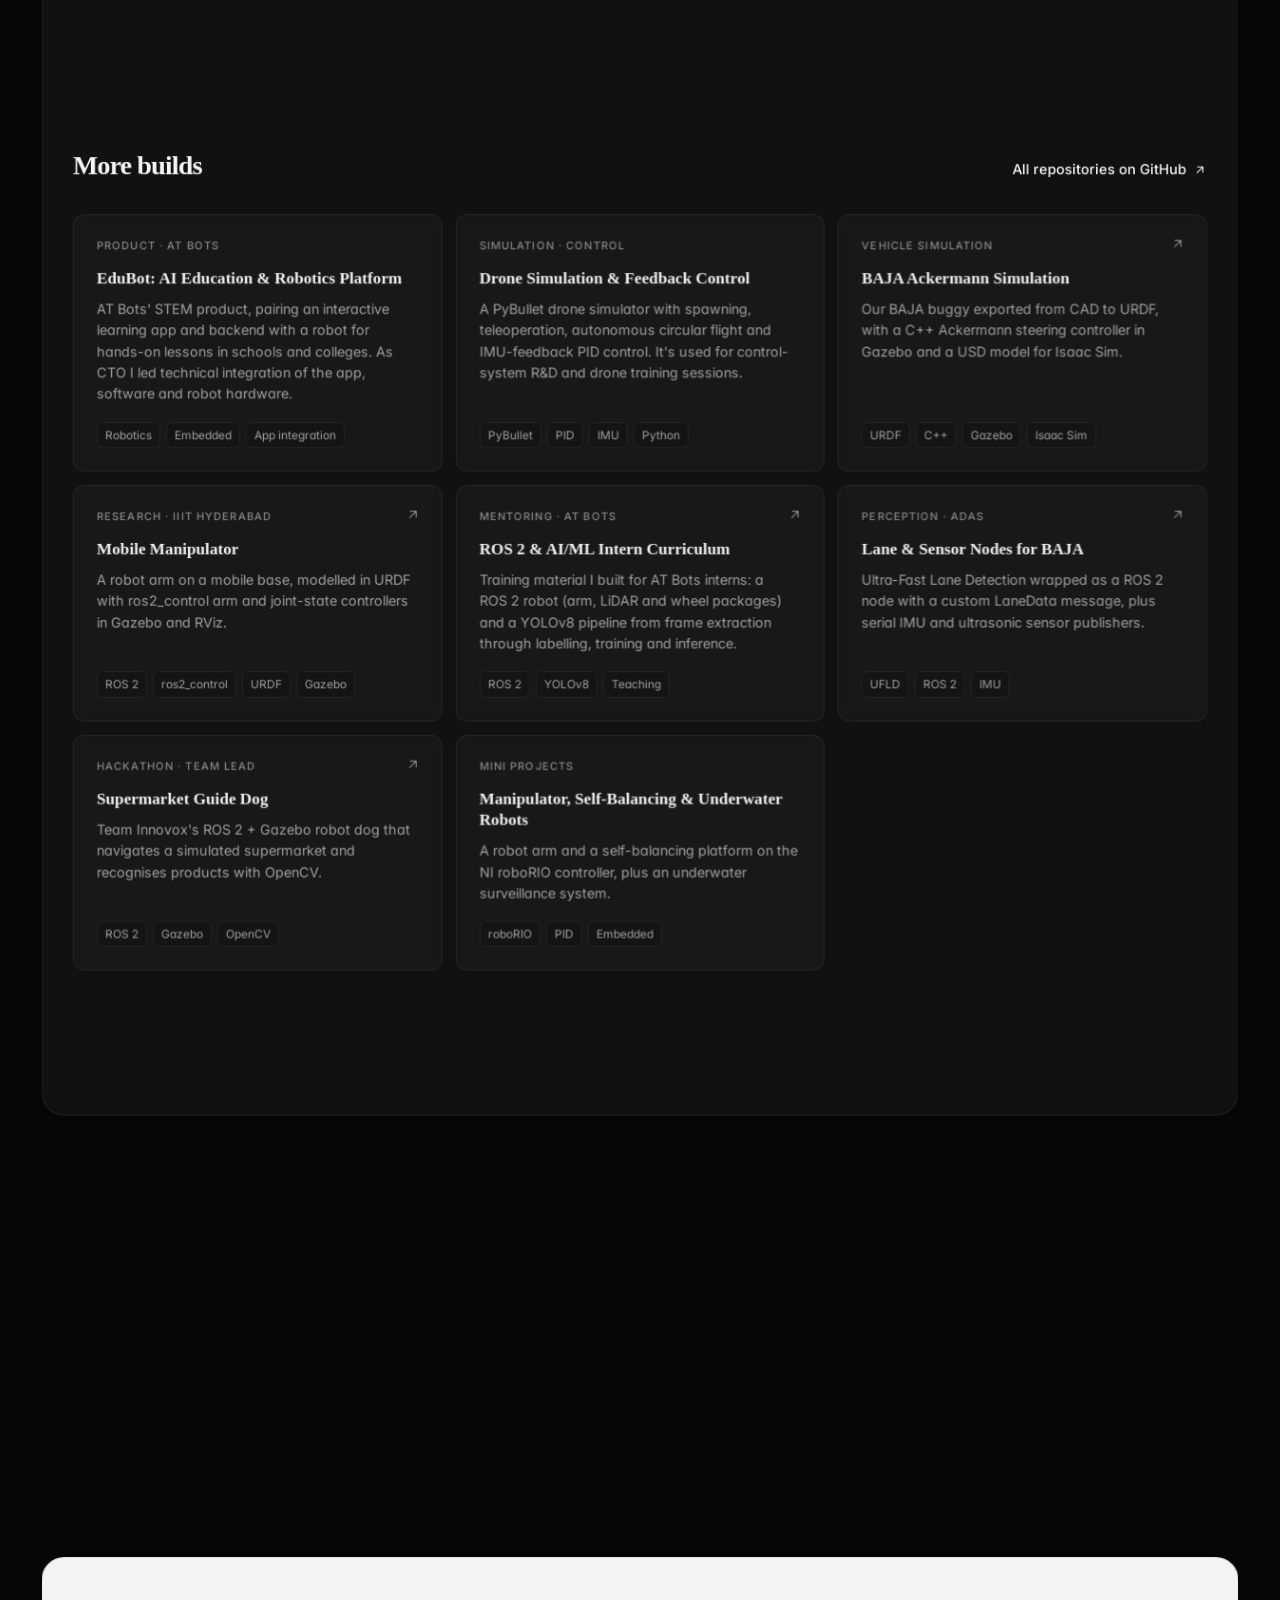
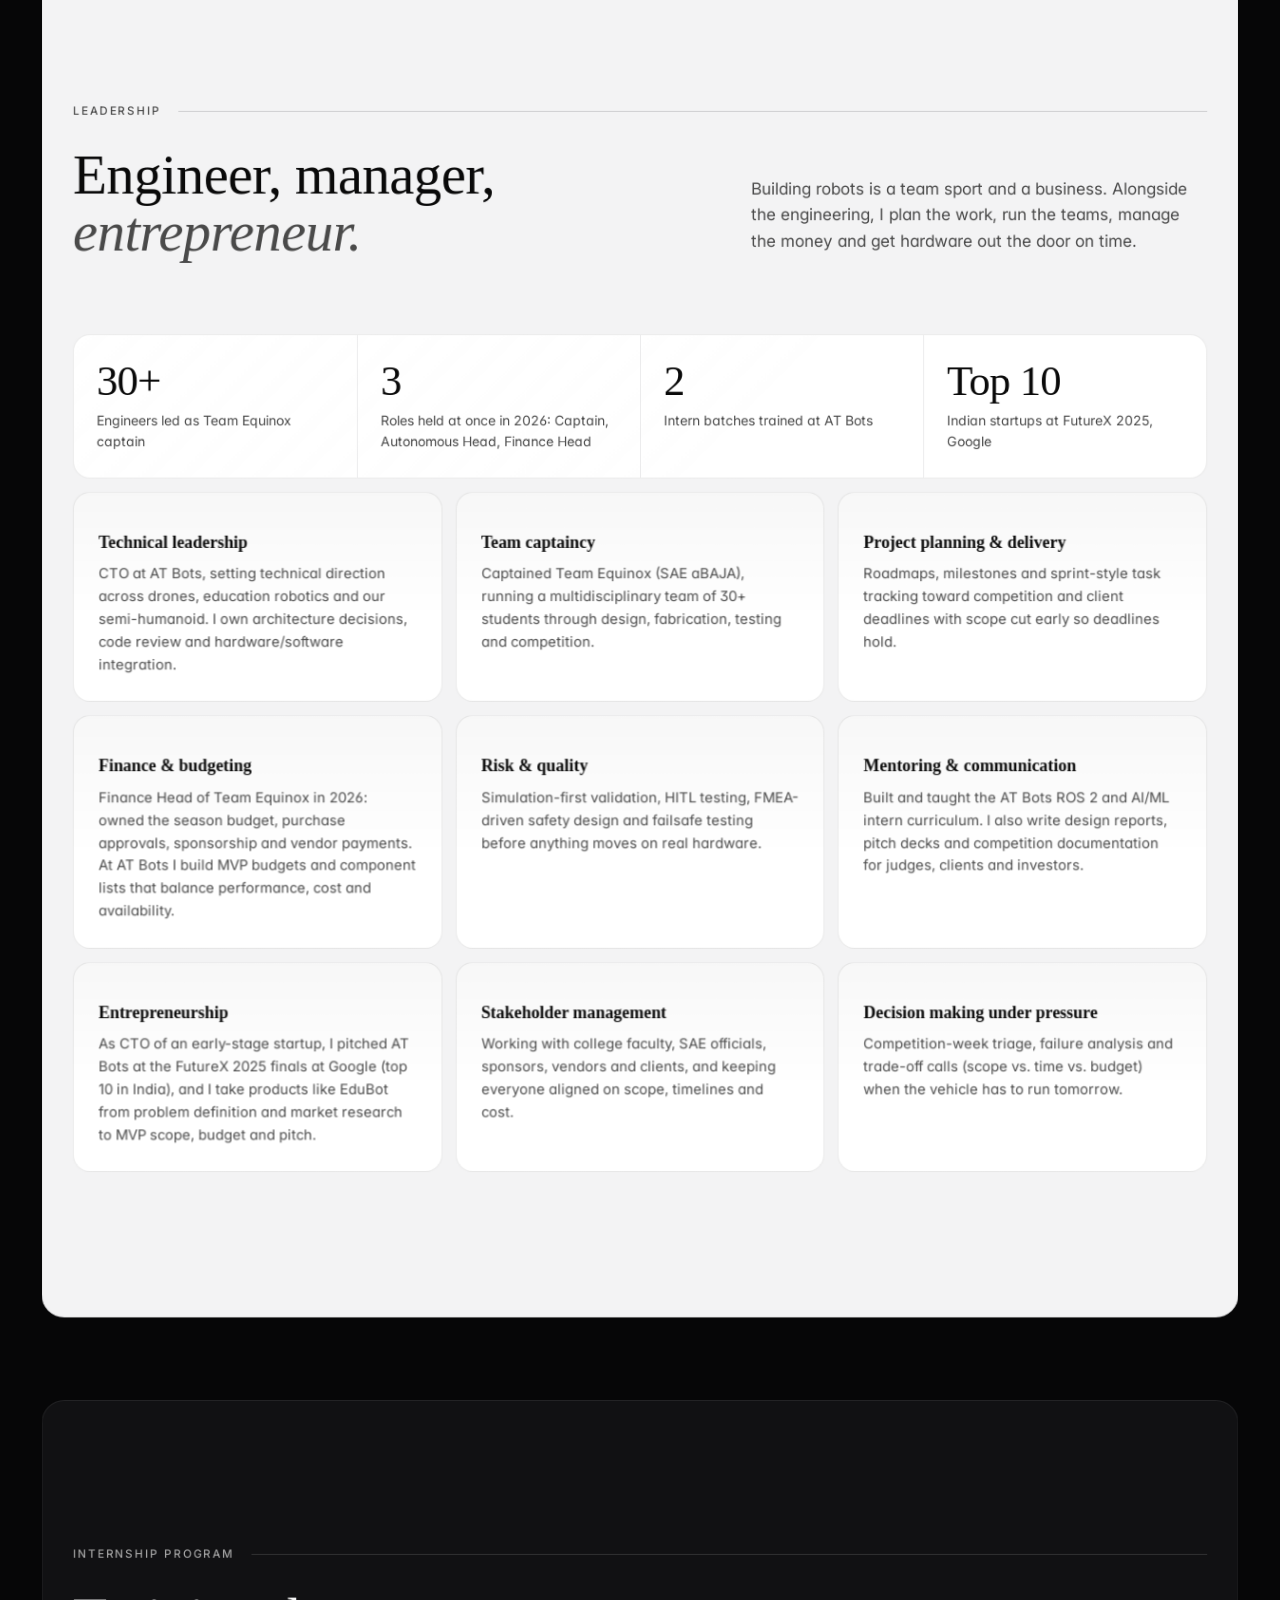
==== commit 30feeabc: "Reference-style hero (welcome, Hi I'm, typed roles, find-with-me and skill tiles); HackS'US photos; " ====
--- a/index.html
+++ b/index.html
@@ -171,23 +171,37 @@
           </figcaption>
         </figure>
 
-        <div class="hero__copy">
-          <p class="hero__name">Ashish Shajan</p>
-          <p class="hero__badge">Robotics Engineer · Project Manager · Entrepreneur</p>
-          <h1 class="hero__title">Building robots that work in the real world.</h1>
+        <div class="hero__copy hero__copy--intro">
+          <p class="hero__welcome">Welcome to my world</p>
+          <h1 class="hero__title">
+            <span class="hero__hi">Hi, I'm <strong>Ashish Shajan</strong></span>
+            <span class="hero__role">a <span class="typed" data-typed="Robotics Engineer.|Project Manager.|Entrepreneur.|CTO at AT Bots.">Robotics Engineer.</span><span class="typed__caret" aria-hidden="true"></span></span>
+          </h1>
+          <p class="hero__lead">I build autonomous drones, a Level-2 autonomous BAJA vehicle, legged robots and, right now, a semi-humanoid at AT Bots, and I run the teams, budgets and plans that get them shipped.</p>
           <div class="hero__cta">
             <a class="btn btn--solid" href="#work">View work</a>
             <a class="btn btn--glass" href="assets/Ashish_Shajan_Resume.pdf" download>Résumé <svg class="icon"><use href="#i-download"/></svg></a>
           </div>
-          <p class="hero__lead">Chief Technical Officer at AT Bots. I build autonomous drones, a Level-2 autonomous BAJA vehicle, legged robots and, right now, a semi-humanoid, and I run the teams, budgets and plans that get them shipped.</p>
-          <ul class="hero__social" aria-label="Profiles">
-            <li><a href="https://github.com/Ashish480" target="_blank" rel="noopener" aria-label="GitHub"><svg class="icon"><use href="#i-github"/></svg></a></li>
-            <li><a href="https://www.linkedin.com/in/ashish-shajan-65743a1b7/" target="_blank" rel="noopener" aria-label="LinkedIn"><svg class="icon"><use href="#i-linkedin"/></svg></a></li>
-            <li><a href="mailto:ashishshajan480@gmail.com" aria-label="Email"><svg class="icon"><use href="#i-mail"/></svg></a></li>
-          </ul>
+
+          <div class="hero__rows">
+            <div>
+              <p class="hero__rowlabel">Find with me</p>
+              <ul class="tiles" aria-label="Profiles">
+                <li><a href="https://www.linkedin.com/in/ashish-shajan-65743a1b7/" target="_blank" rel="noopener" aria-label="LinkedIn"><svg class="icon"><use href="#i-linkedin"/></svg></a></li>
+                <li><a href="https://github.com/Ashish480" target="_blank" rel="noopener" aria-label="GitHub"><svg class="icon"><use href="#i-github"/></svg></a></li>
+                <li><a href="mailto:ashishshajan480@gmail.com" aria-label="Email"><svg class="icon"><use href="#i-mail"/></svg></a></li>
+              </ul>
+            </div>
+            <div>
+              <p class="hero__rowlabel">Best skill on</p>
+              <ul class="tiles tiles--text" aria-label="Top skills">
+                <li title="Robot Operating System 2"><span>ROS 2</span></li>
+                <li title="PX4 Autopilot"><span>PX4</span></li>
+                <li title="Simultaneous localization and mapping"><span>SLAM</span></li>
+              </ul>
+            </div>
+          </div>
         </div>
-
-
       </div>
     </section>
 
@@ -701,7 +715,7 @@
             <div class="project__body">
               <p class="project__meta mono"><span class="project__index">06</span><span>AI · IoT · Sustainability</span><span>2025</span></p>
               <h3 class="project__title">Carbon Bytes: AI Waste Segregation</h3>
-              <p class="project__org">Award-winning build — <strong>3rd place, Vruthi 2025 Wasteathon (₹25,000)</strong></p>
+              <p class="project__org">Award-winning build — <strong>3rd at Vruthi 2025 (₹25,000) and 3rd at HackS'US IV (₹15,000)</strong></p>
               <p class="project__summary">An end-to-end system that tackles poor waste segregation in India. Smart bins classify waste with computer vision, sort it automatically, and reward people for disposing of it properly.</p>
               <dl class="stats">
                 <div><dt>4</dt><dd>Waste classes: plastic, paper, organic, hazardous</dd></div>
@@ -1073,18 +1087,26 @@
             <p class="award__rank">3<sup>rd</sup></p>
             <div>
               <h3 class="award__title">Vruthi 2025 — Clean Kerala Conclave Wasteathon</h3>
-              <p class="award__text">Third place and ₹25,000 for an AI-powered waste-segregation solution. Shortlisted for the final round and pitched to an expert panel in Thiruvananthapuram, April 2025.</p>
+              <p class="award__text">Third place and ₹25,000 at the Government of Kerala's Clean Kerala Conclave for Carbon Bytes, our AI waste-segregation system. Shortlisted for the final round and pitched to an expert panel in Thiruvananthapuram, April 2025.</p>
             </div>
           </article>
           <article class="award reveal">
             <p class="award__rank">3<sup>rd</sup></p>
             <div>
               <h3 class="award__title">HackS'US Edition IV — Rajagiri School of Engineering &amp; Technology</h3>
-              <p class="award__text">Third prize at the national hackathon run by RSET's IEDC and Institution's Innovation Council, Kochi, 14–16 March 2025.</p>
+              <p class="award__text">Third prize and ₹15,000 at the 36-hour national hackathon run by RSET's IEDC and IIC, Kochi, March 2025, for our AI waste-segregation system (Carbon Bytes).</p>
+              <div class="award__thumbs">
+              <button class="award__thumb award__thumb--img" type="button" data-gallery="hacksus" data-caption="Receiving the third prize (₹15,000) at HackS'US Edition IV, RSET Kochi, with teammates Aswan A S, Muhammed Ajmal K and Tomin Michael">
+                <img src="assets/img/projects/hacksus-prize.webp" alt="Team receiving a prize cheque on stage at HackS'US" width="800" height="600" loading="lazy">
+              </button>
+              <button class="award__thumb award__thumb--img" type="button" data-gallery="hacksus" data-caption="Live demo: the waste-classification model detecting plastic during the 36-hour hackathon">
+                <img src="assets/img/projects/hacksus-demo.webp" alt="Screen recording of the waste detection model labelling a plastic item" width="800" height="449" loading="lazy">
+              </button>
               <button class="award__thumb" type="button" data-gallery="hacksus" data-caption="Certificate of appreciation: third prize, HackS'US Edition IV, RSET Kochi, March 2025">
                 <img src="assets/img/projects/hacksus-certificate.webp" alt="HackS'US Edition IV certificate of appreciation awarding third prize to Ashish Shajan" width="1400" height="991" loading="lazy">
                 <span>View certificate</span>
               </button>
+              </div>
             </div>
           </article>
           <article class="award reveal">
--- a/assets/css/style.css
+++ b/assets/css/style.css
@@ -1838,3 +1838,56 @@
 .award__thumb { display: inline-flex; align-items: center; gap: 12px; margin-top: 14px; padding: 6px 14px 6px 6px; border: 1px solid var(--line-2); border-radius: 12px; background: transparent; color: var(--text); font-size: 0.85rem; cursor: zoom-in; transition: border-color 0.2s var(--ease); }
 .award__thumb:hover { border-color: var(--text-3); }
 .award__thumb img { width: 84px; height: 56px; object-fit: cover; border-radius: 8px; }
+
+/* ==========================================================================
+   Hero, reference layout: welcome label, "Hi, I'm …", typed role, tiles
+   ========================================================================== */
+.hero__copy--intro { top: 50%; bottom: auto; transform: translateY(-46%); max-width: 640px; }
+.hero__welcome { color: #a3a3a3; font-size: 0.78rem; letter-spacing: 0.22em; text-transform: uppercase; }
+.hero__copy--intro .hero__title { max-width: none; margin-top: 18px; font-size: clamp(2.2rem, 4vw, 3.6rem); line-height: 1.12; text-transform: uppercase; letter-spacing: 0.01em; }
+.hero__hi, .hero__role { display: block; }
+.hero__hi strong { font-weight: 700; }
+.hero__role { margin-top: 6px; font-size: 0.78em; color: #d4d4d4; }
+.typed { font-weight: 700; color: #fff; }
+.typed__caret { display: inline-block; width: 3px; height: 0.9em; margin-left: 6px; vertical-align: -0.08em; background: #f5f5f5; animation: caret 1s steps(1) infinite; }
+@keyframes caret { 50% { opacity: 0; } }
+.hero__copy--intro .hero__lead { max-width: 54ch; margin-top: 20px; }
+.hero__copy--intro .hero__cta { margin-top: 24px; }
+.hero__rows { display: flex; flex-wrap: wrap; gap: 28px 64px; margin-top: 40px; }
+.hero__rowlabel { color: #a3a3a3; font-size: 0.72rem; font-weight: 600; letter-spacing: 0.16em; text-transform: uppercase; }
+.tiles { display: flex; gap: 14px; margin-top: 14px; }
+.tiles li > * {
+  display: grid;
+  place-items: center;
+  width: 58px;
+  height: 58px;
+  border-radius: 12px;
+  background: linear-gradient(145deg, #1d1d20, #121214);
+  border: 1px solid rgba(255, 255, 255, 0.06);
+  box-shadow: 6px 6px 16px rgba(0, 0, 0, 0.55), -4px -4px 12px rgba(255, 255, 255, 0.03);
+  color: #e5e5e5;
+  transition: transform 0.25s var(--ease), background 0.25s var(--ease), color 0.25s var(--ease);
+}
+.tiles a:hover { transform: translateY(-3px); background: #f5f5f5; color: #0a0a0a; }
+.tiles .icon { width: 18px; height: 18px; }
+.tiles--text span { font-size: 0.72rem; font-weight: 700; letter-spacing: 0.04em; }
+.tiles--text li:hover span { transform: translateY(-3px); }
+.hero__portrait { top: 52%; }
+.hero__portrait .portrait__frame { box-shadow: 14px 14px 40px rgba(0, 0, 0, 0.6), -8px -8px 24px rgba(255, 255, 255, 0.025); }
+@media (max-width: 960px) {
+  .hero__copy--intro { top: auto; transform: none; }
+  .hero__rows { gap: 22px 40px; margin-top: 30px; }
+}
+/* award photos */
+.award__thumbs { display: flex; flex-wrap: wrap; gap: 8px; margin-top: 14px; }
+.award__thumbs .award__thumb { margin-top: 0; }
+.award__thumb--img { padding: 0; overflow: hidden; }
+.award__thumb--img img { width: 96px; height: 64px; border-radius: 11px; }
+.hero__title .hero__role .typed, .hero__title .hero__role .typed__caret { display: inline-block; white-space: nowrap; }
+.hero__title .hero__role { white-space: nowrap; min-height: 1.2em; }
+.hero__title .hero__hi { white-space: normal; }
+.hero__copy--intro { max-width: 760px; }
+.hero__copy--intro .hero__title { font-size: clamp(2rem, 3.5vw, 3.3rem); }
+.hero__title .hero__hi { white-space: nowrap; }
+@media (max-width: 1180px) { .hero__title .hero__hi { white-space: normal; } }
+@media (max-width: 640px) { .hero__copy--intro .hero__title .hero__role { font-size: 0.66em; } }
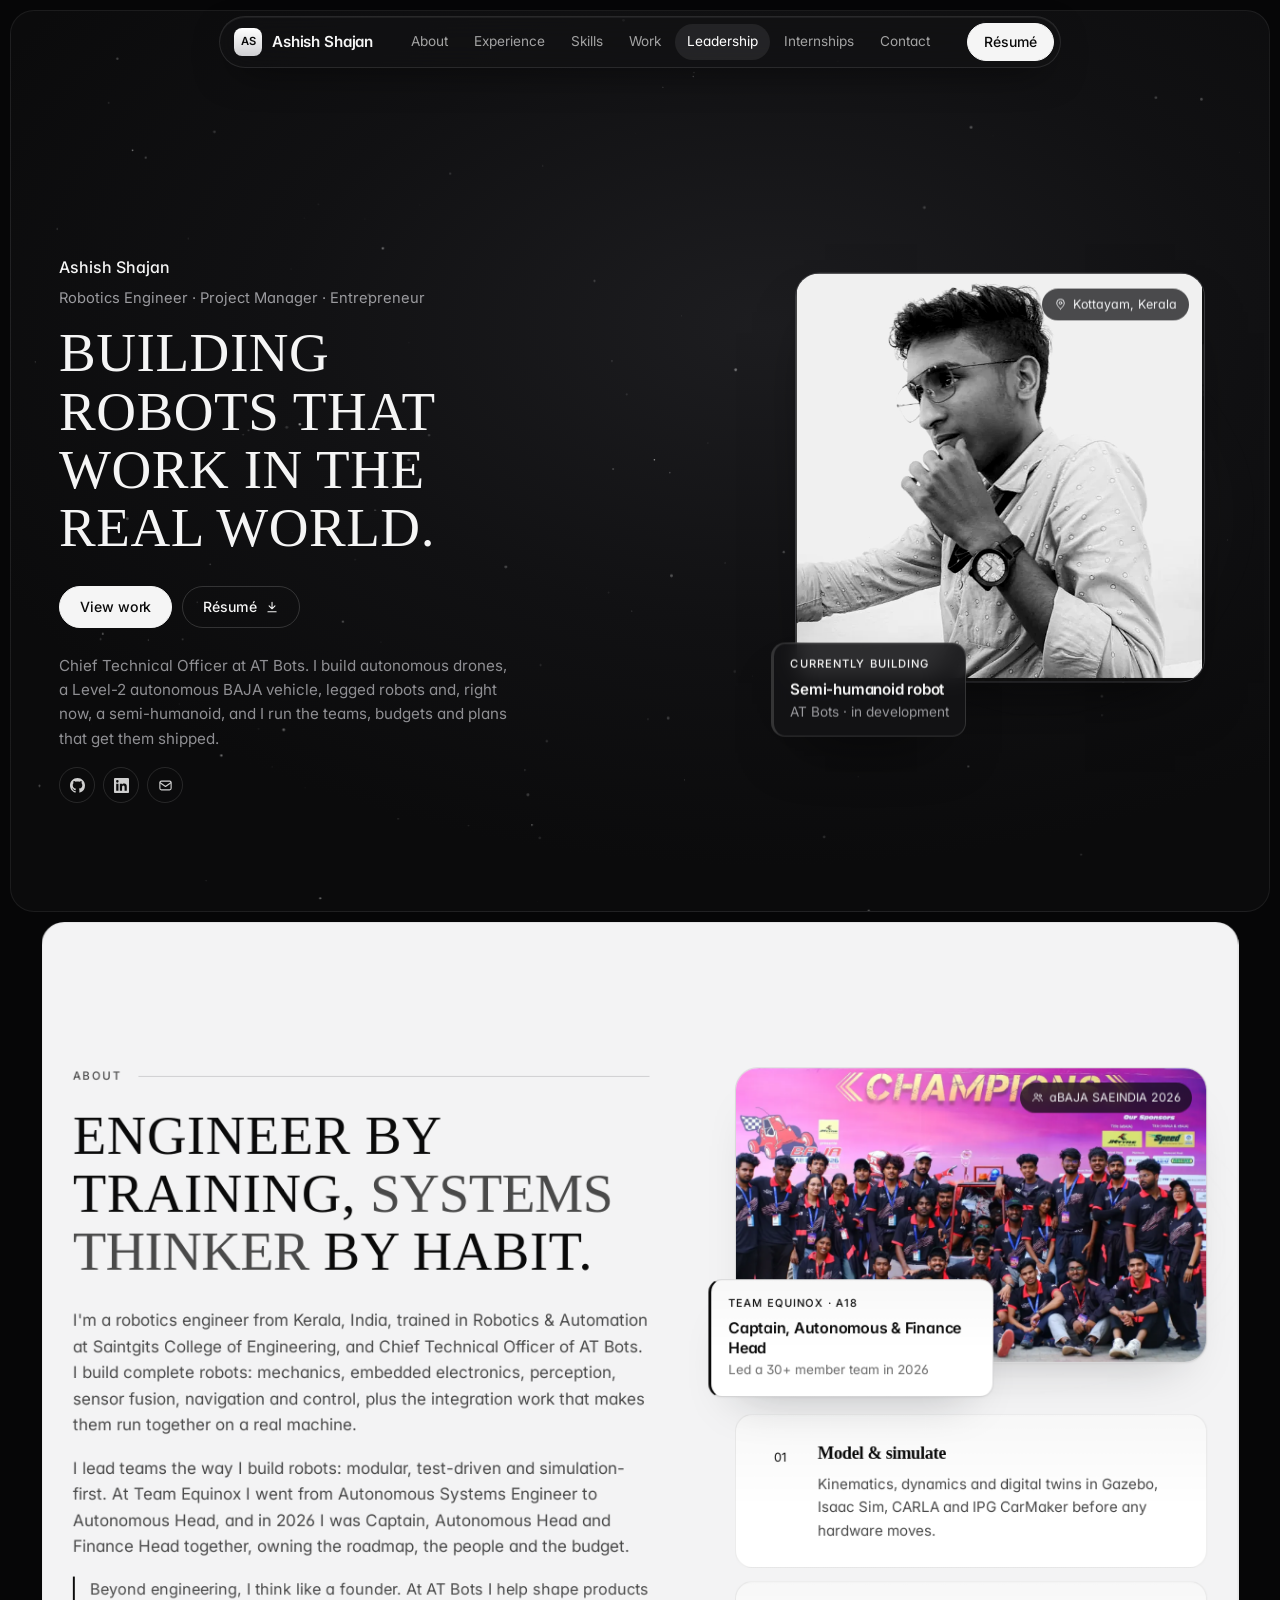
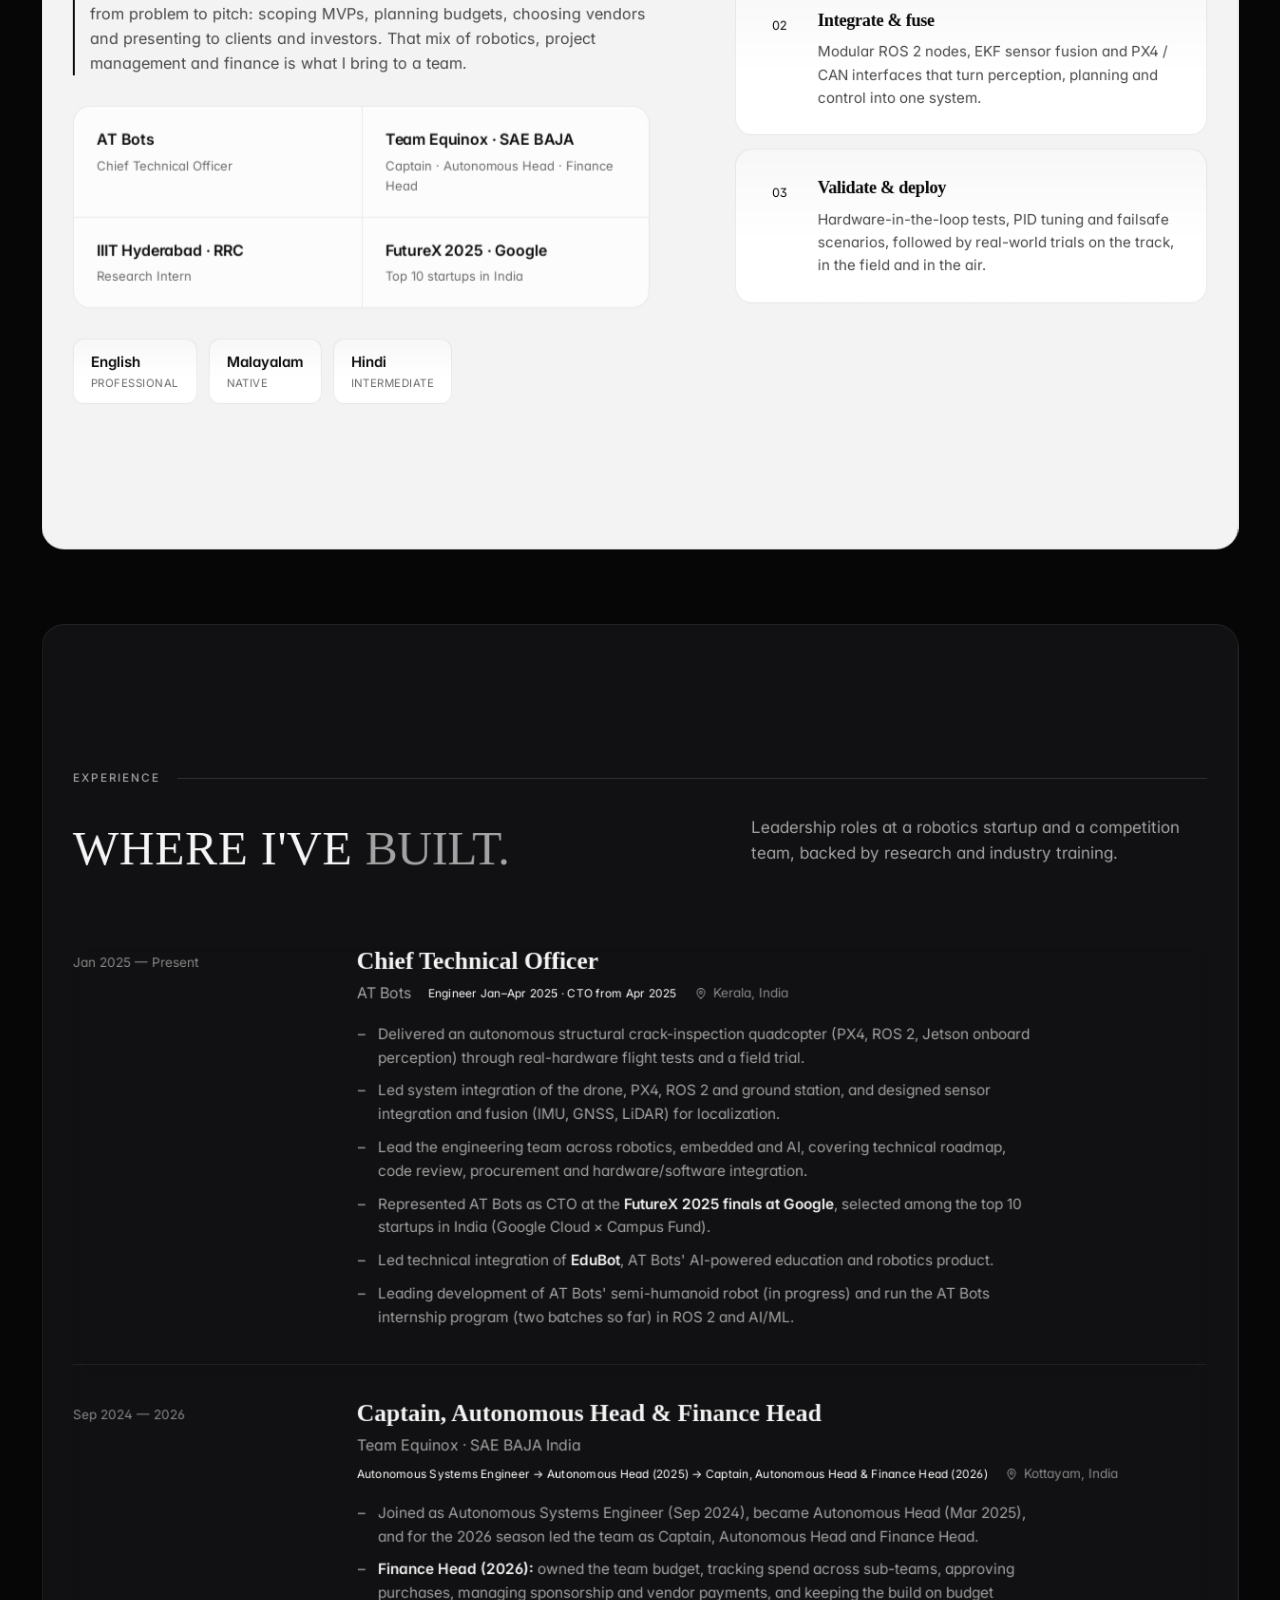
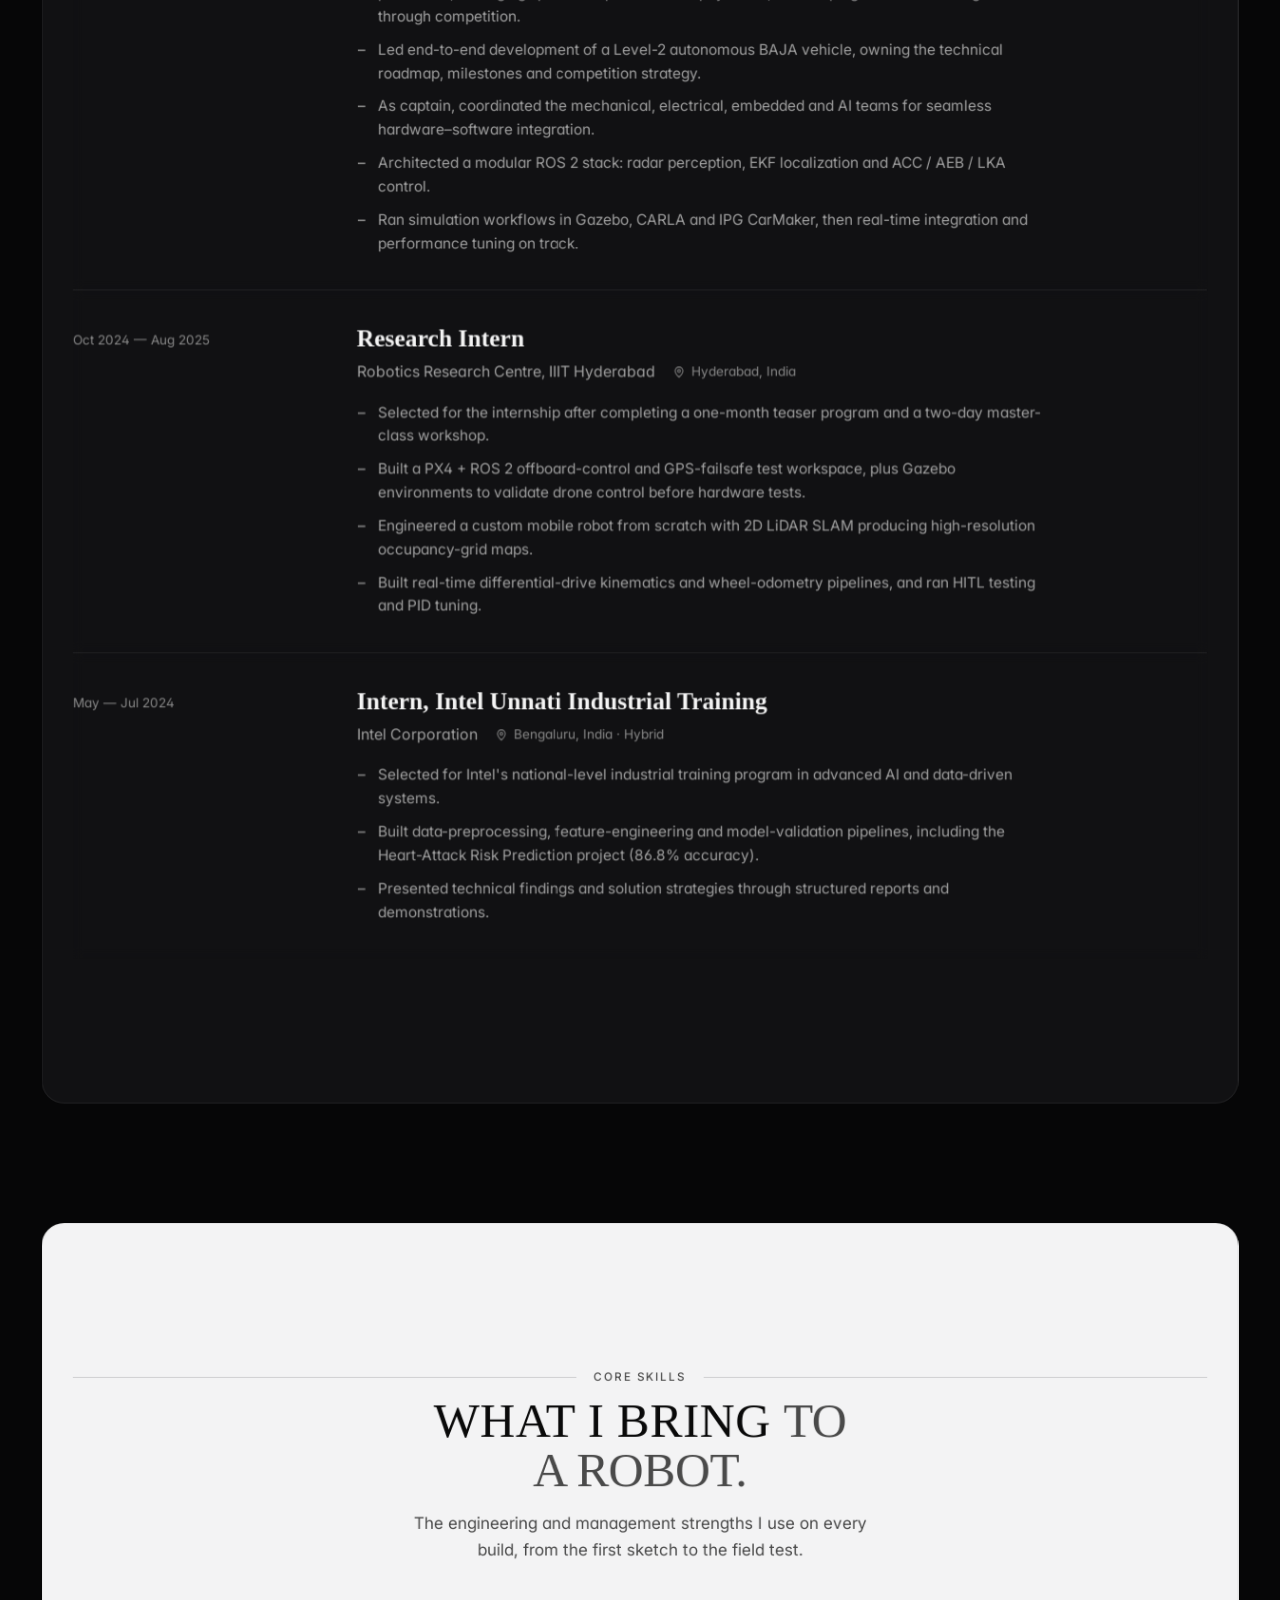
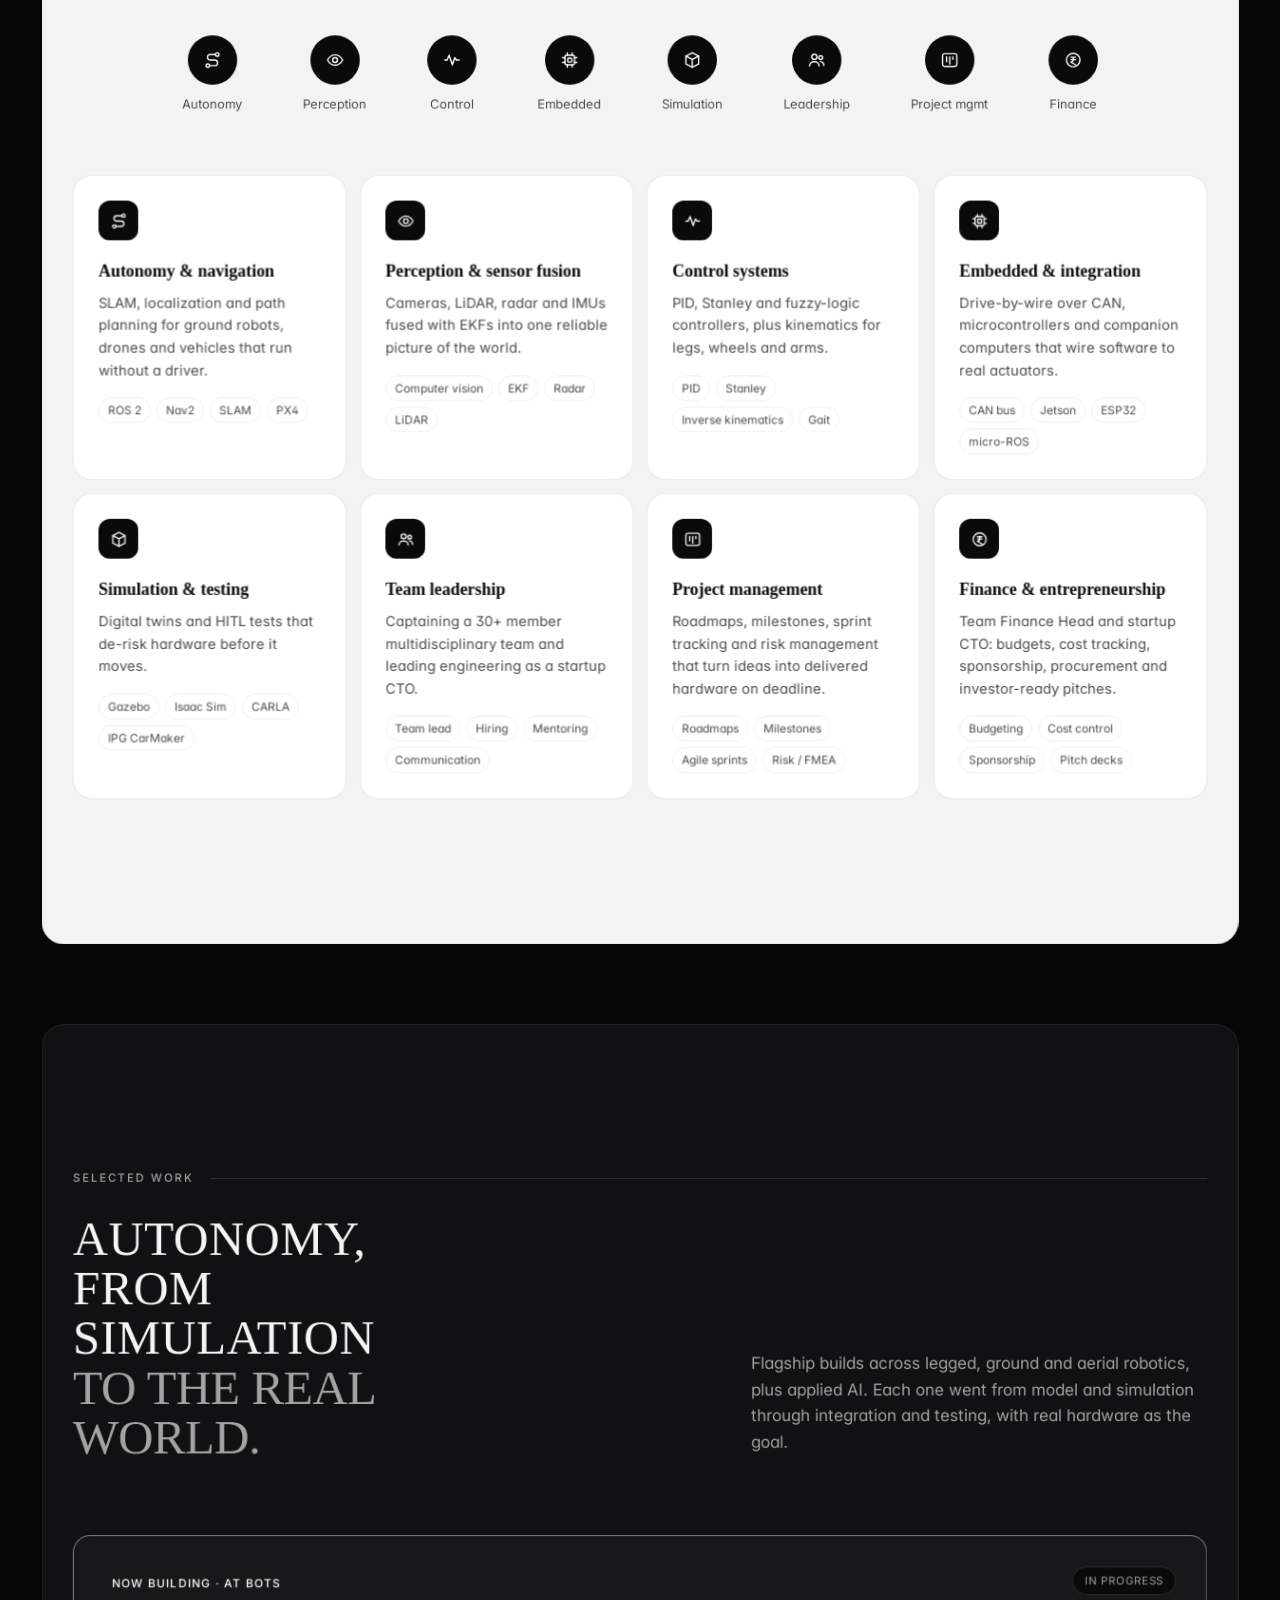
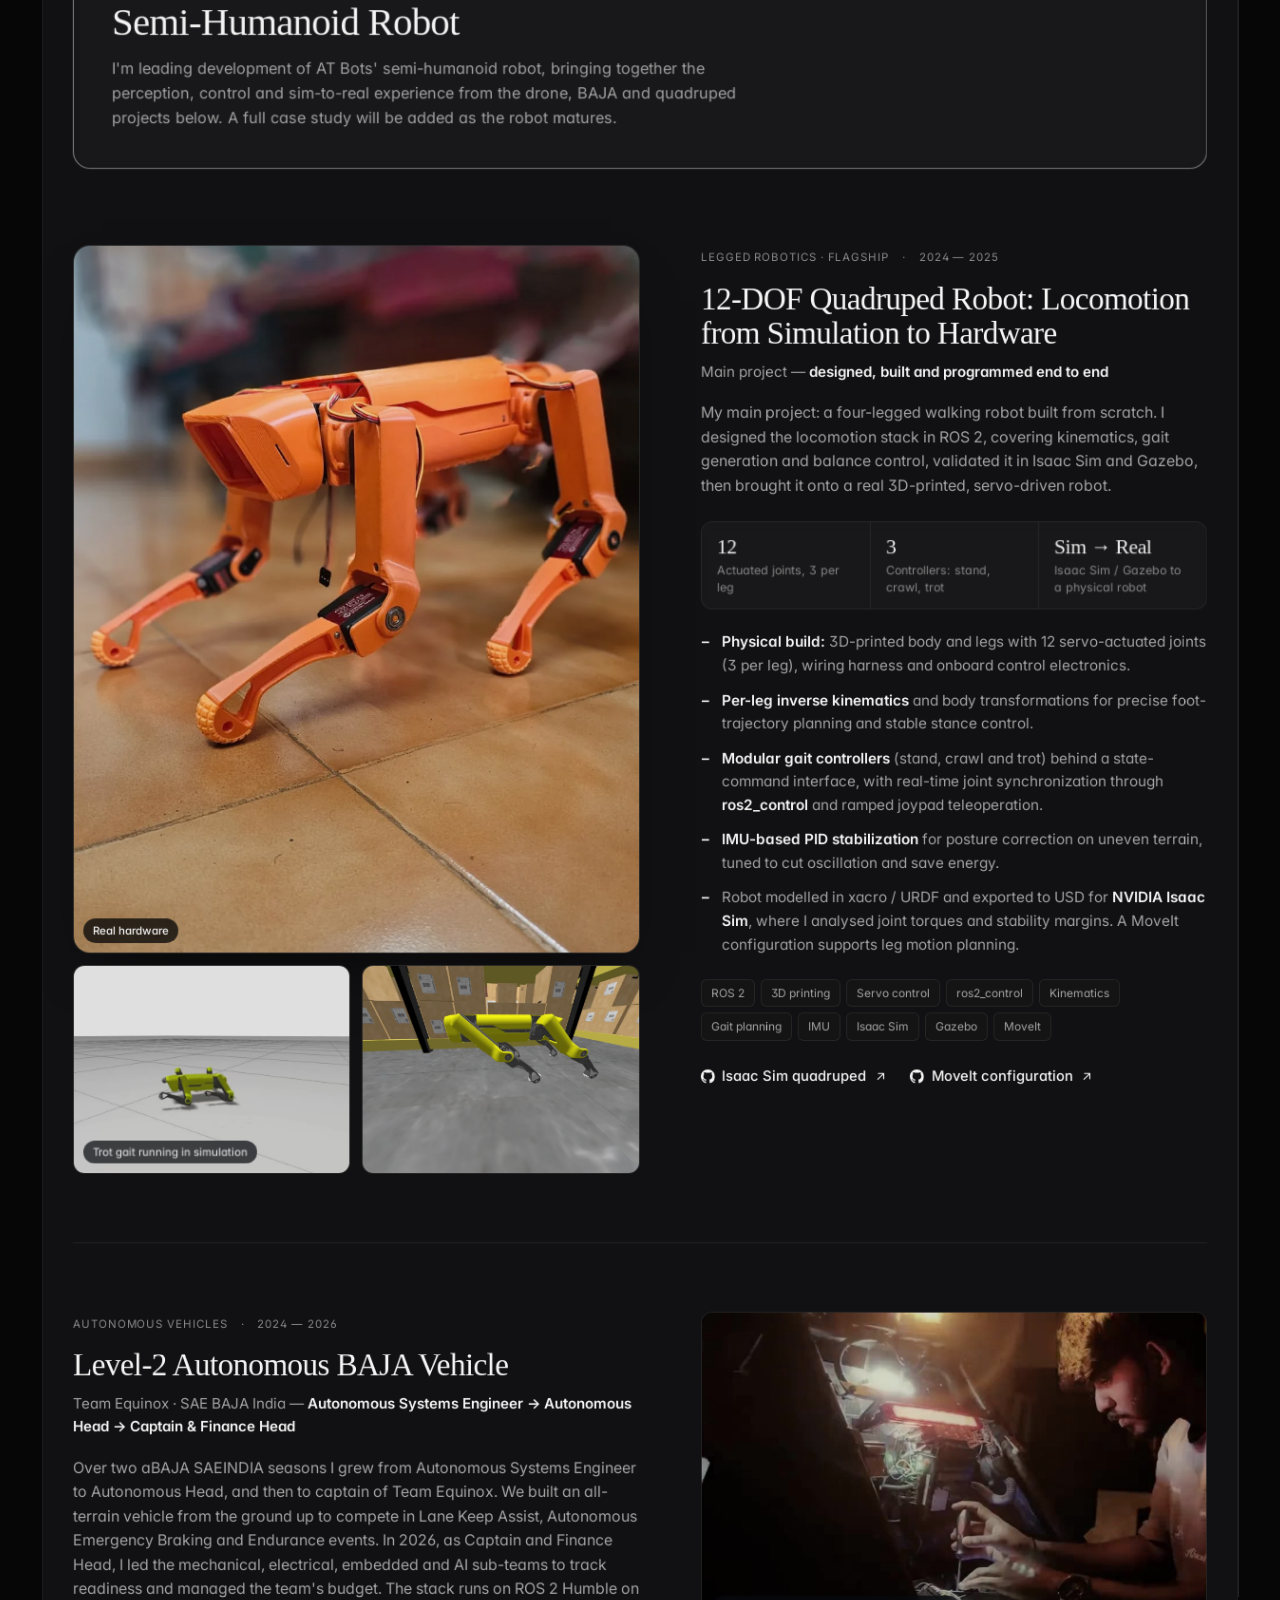
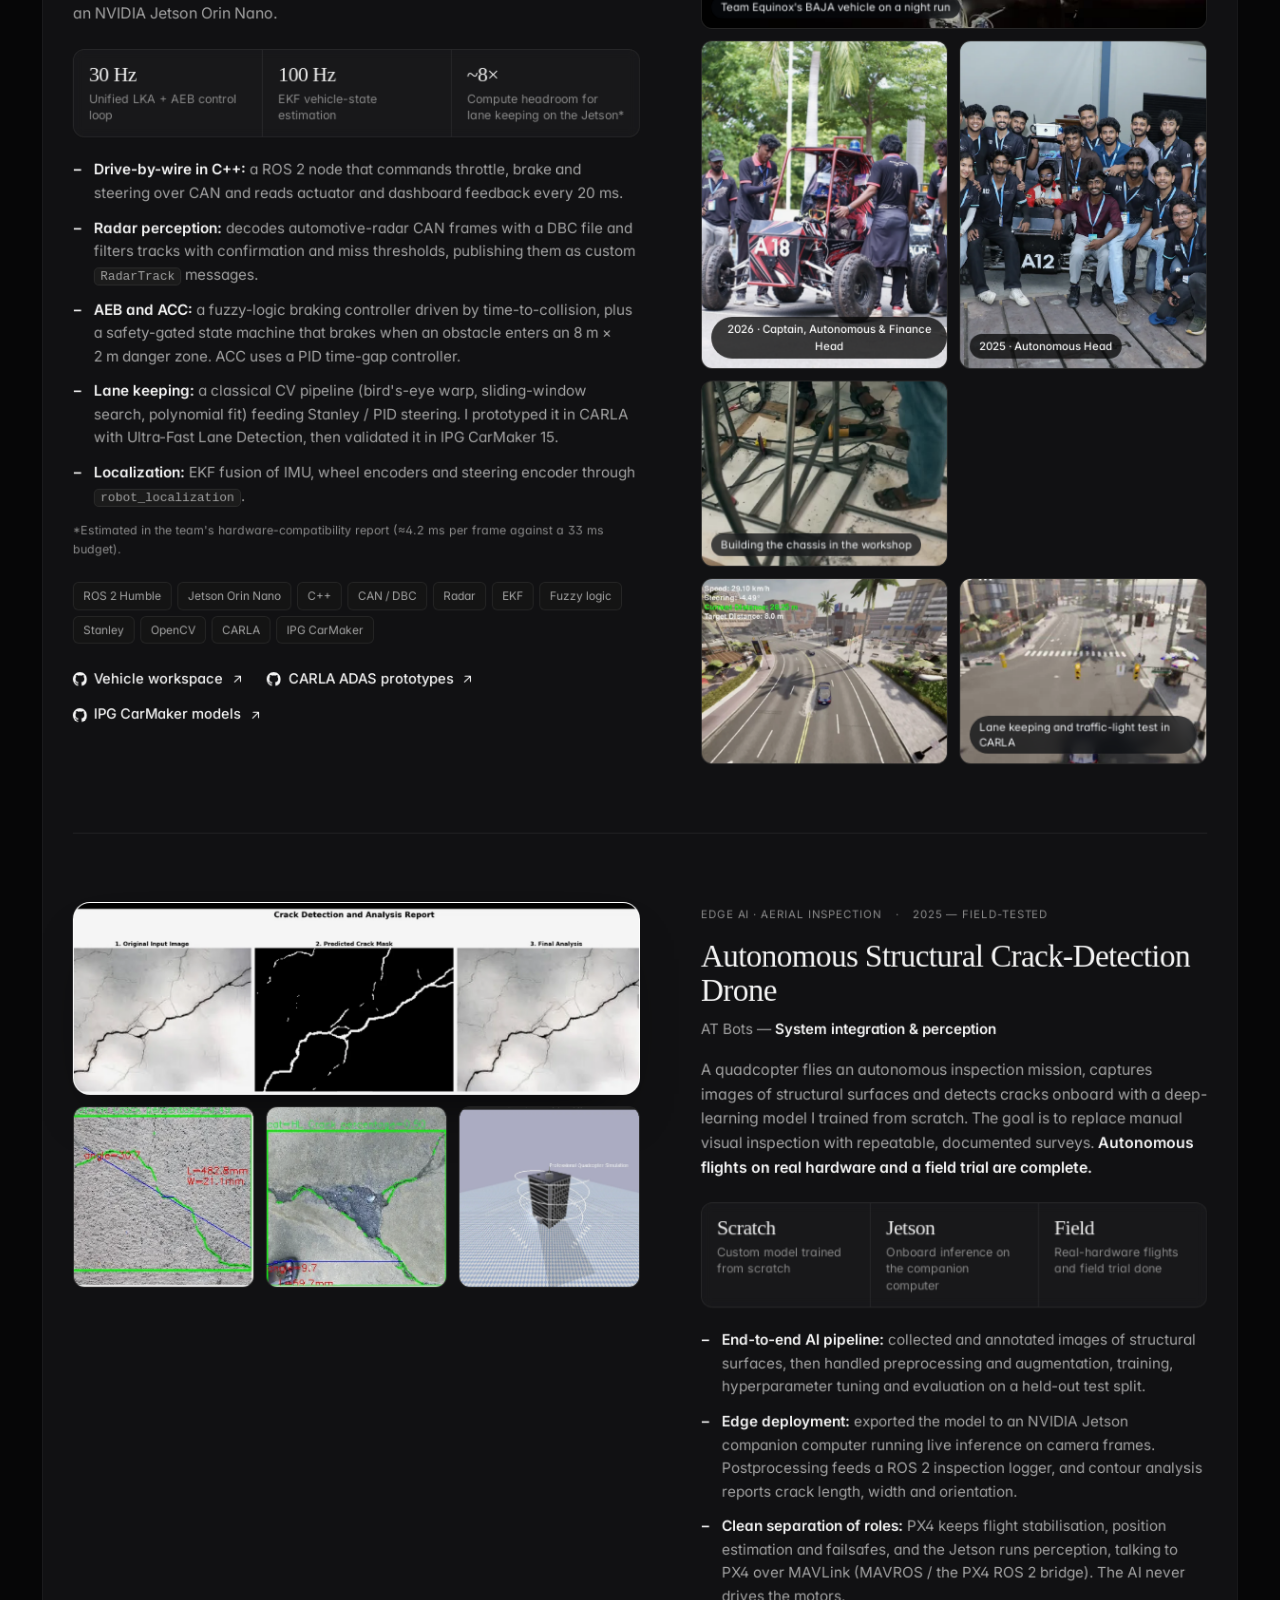
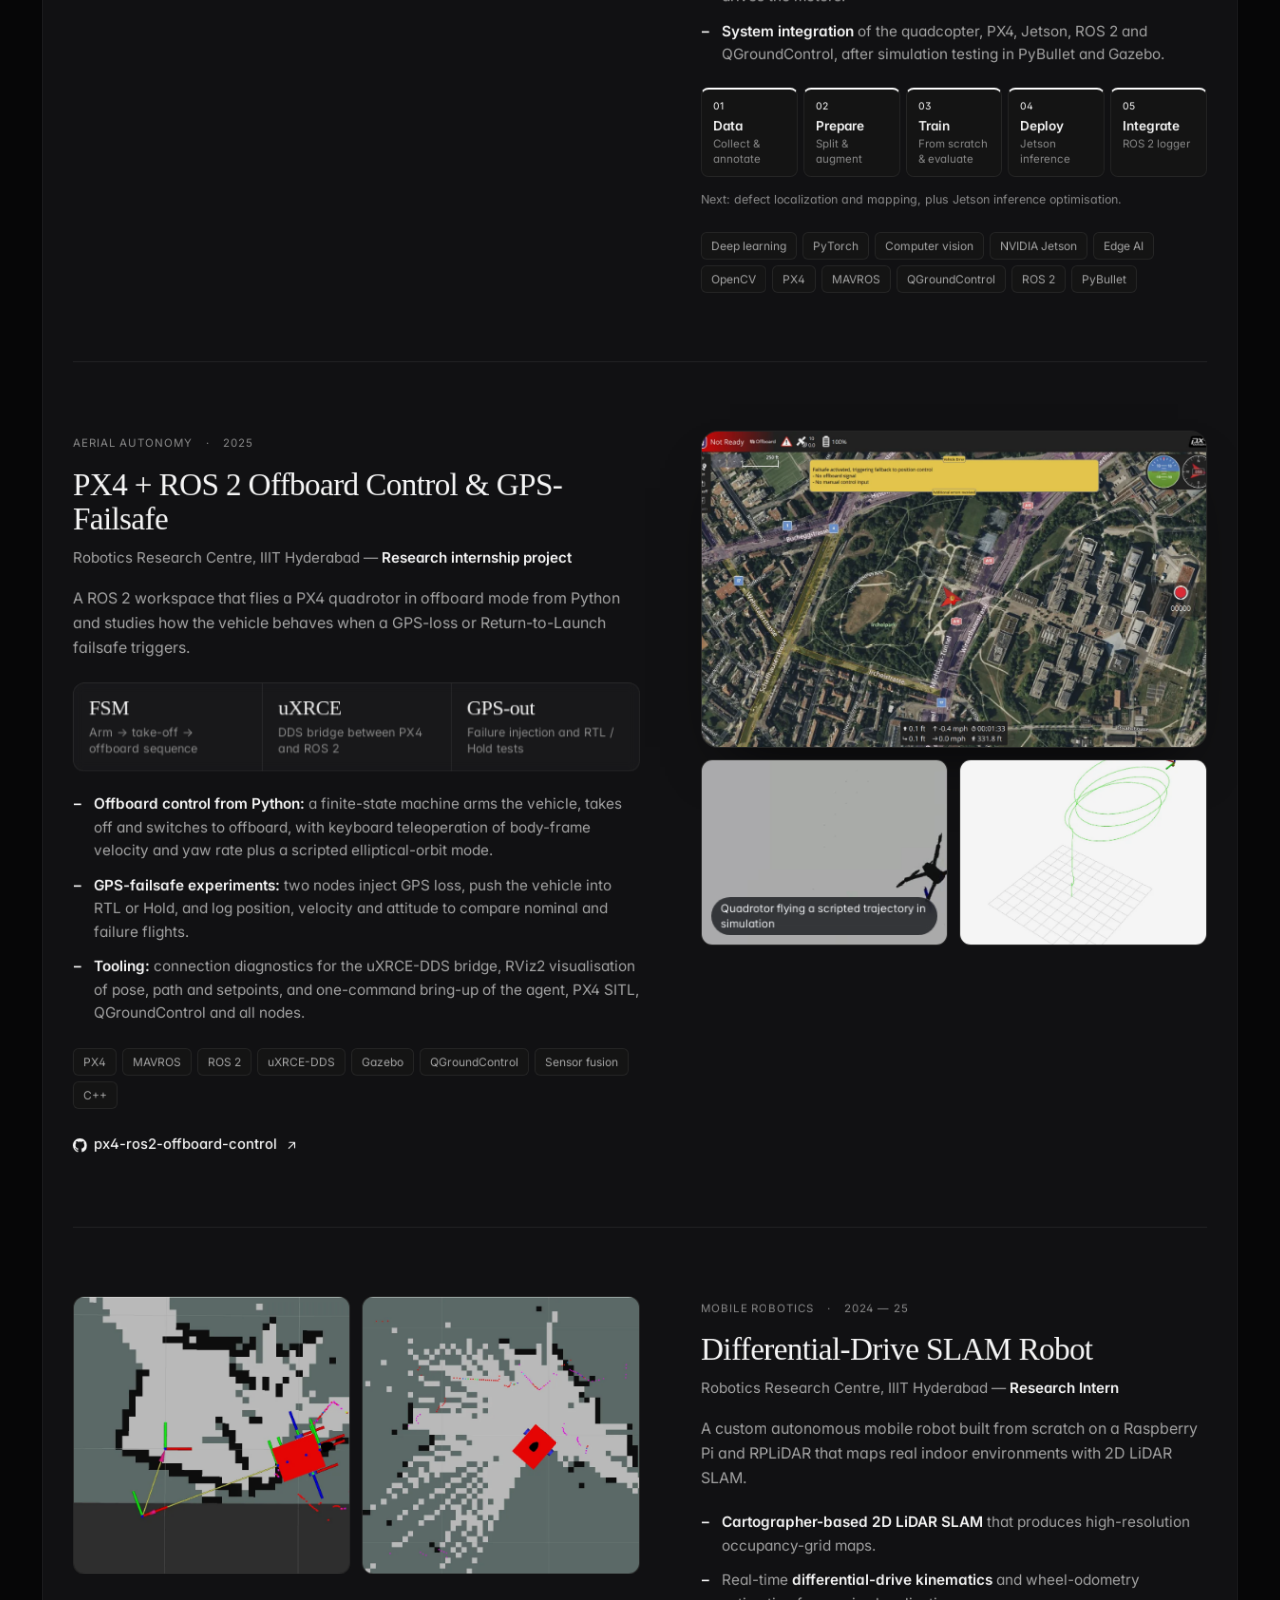
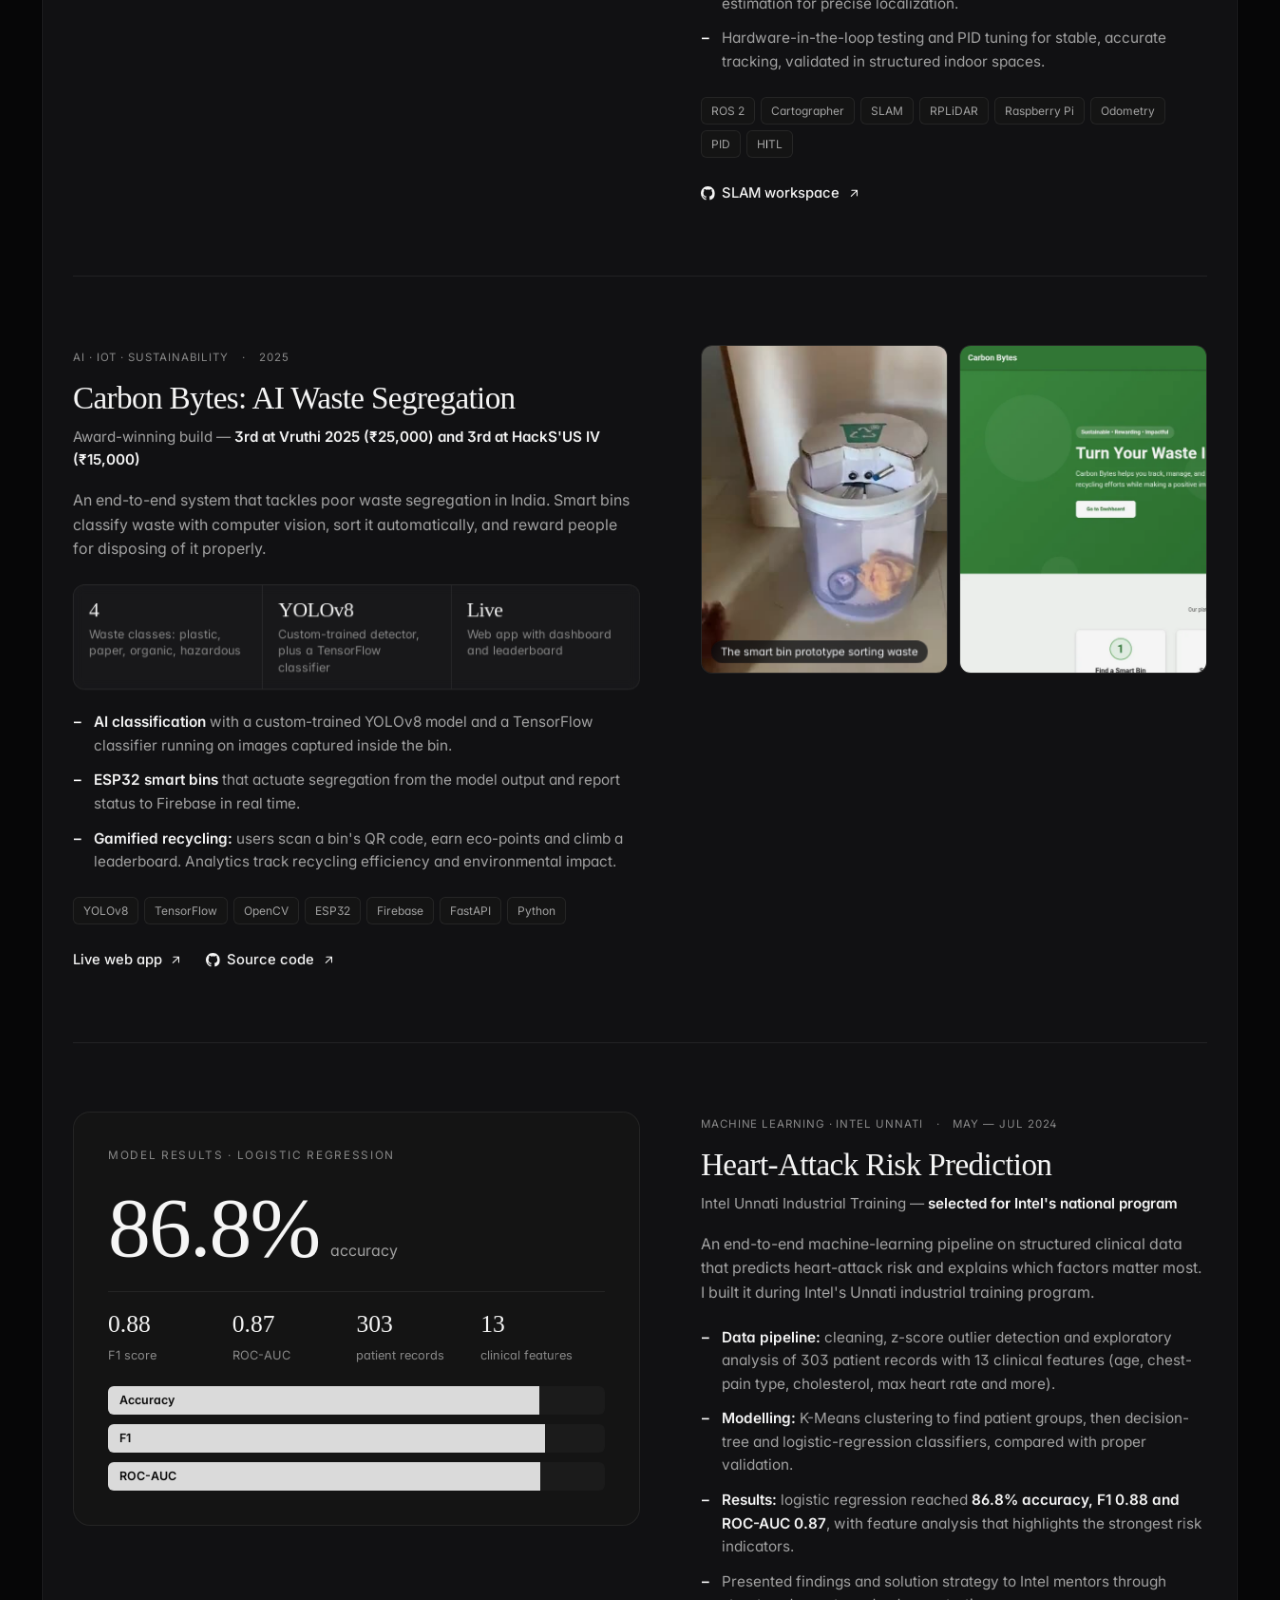
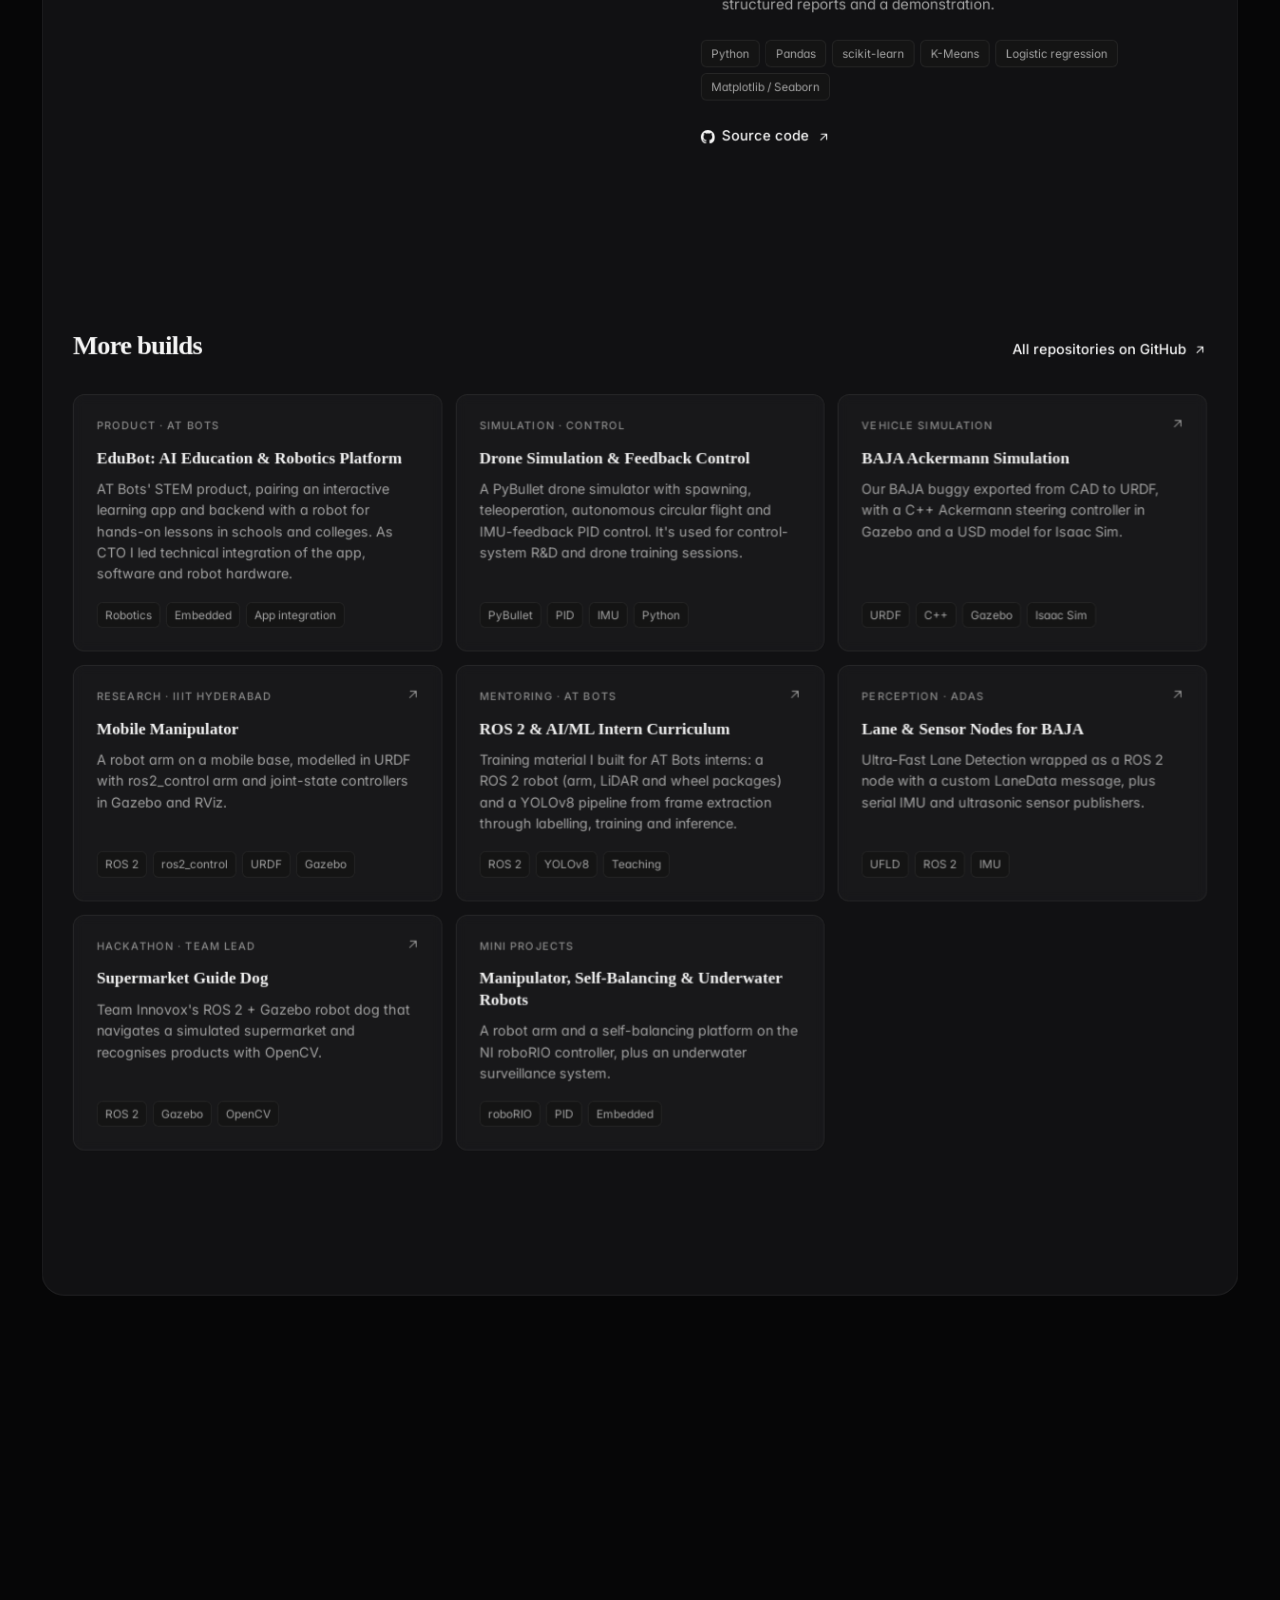
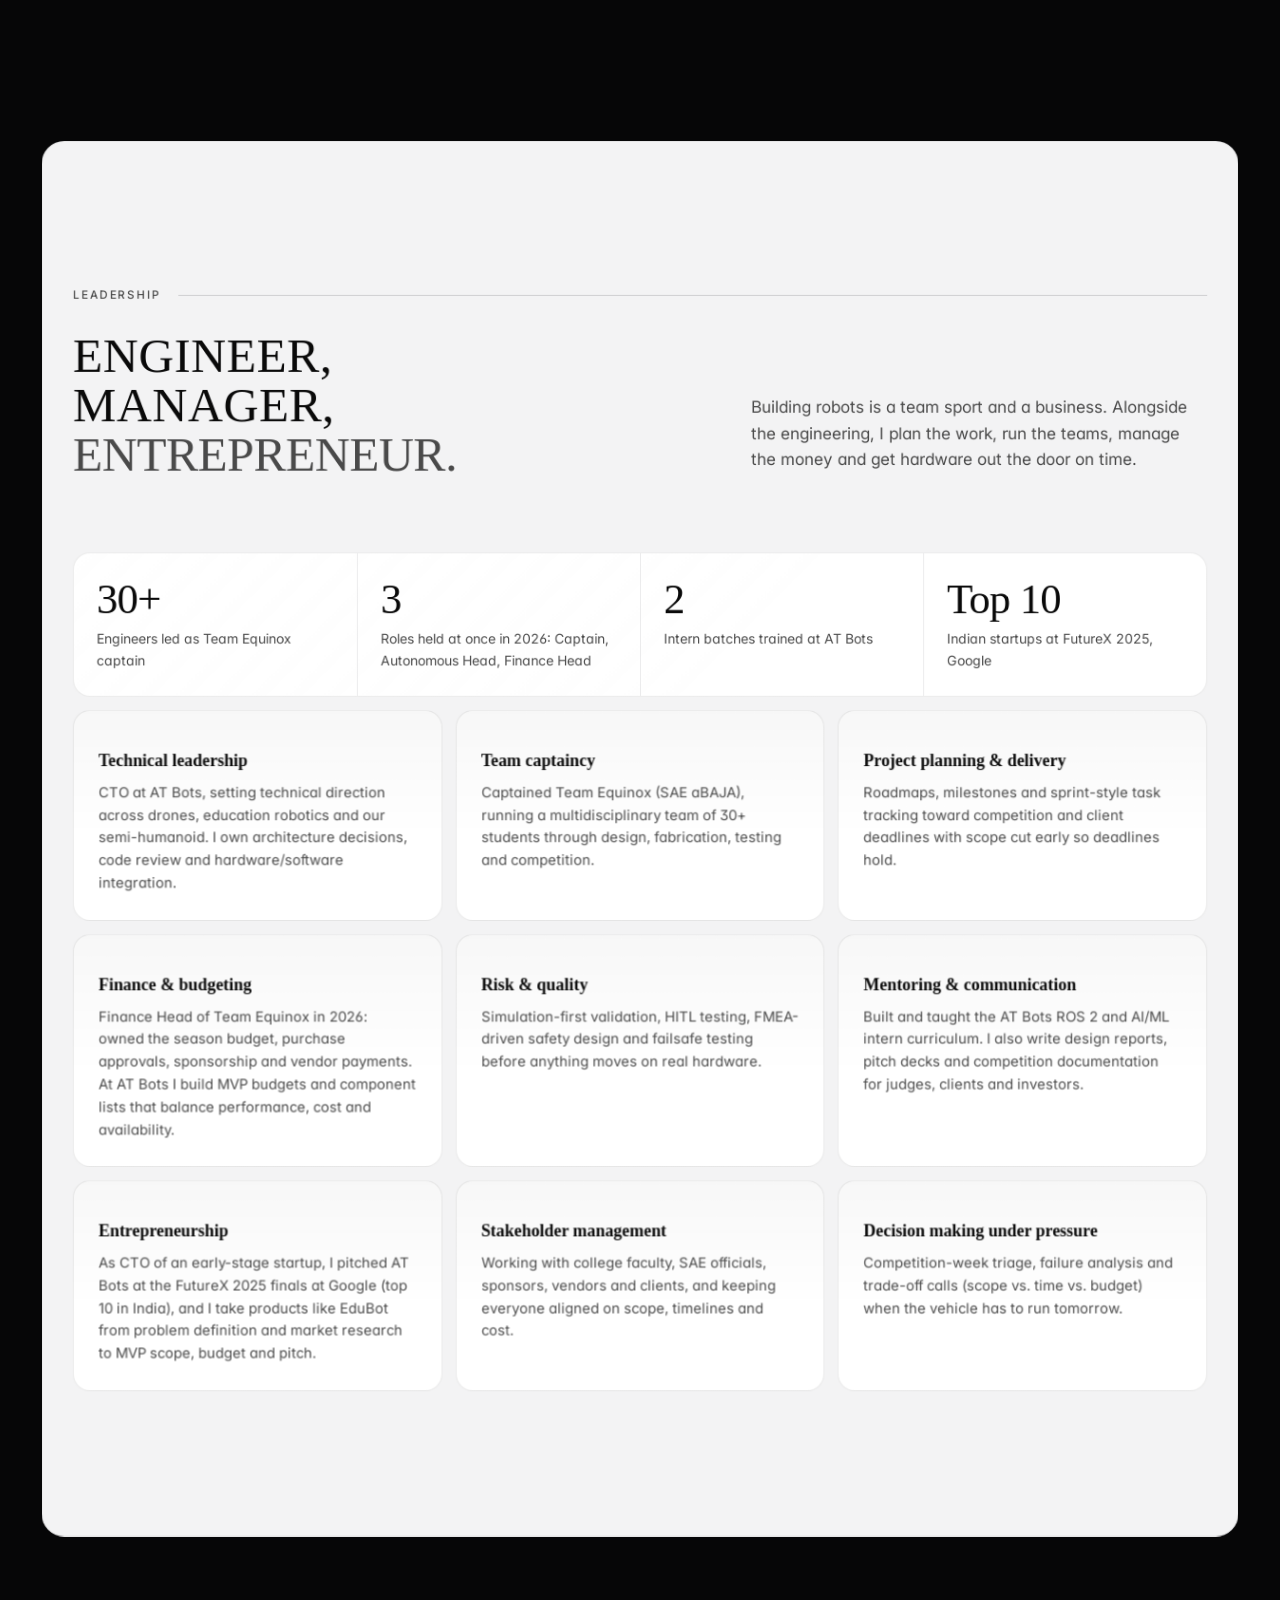
==== commit 6a7c2085: "Revert hero to previous layout; section headings in capitals Co-Authored-By: Claude Opus 5.5 <norepl" ====
--- a/index.html
+++ b/index.html
@@ -171,37 +171,23 @@
           </figcaption>
         </figure>
 
-        <div class="hero__copy hero__copy--intro">
-          <p class="hero__welcome">Welcome to my world</p>
-          <h1 class="hero__title">
-            <span class="hero__hi">Hi, I'm <strong>Ashish Shajan</strong></span>
-            <span class="hero__role">a <span class="typed" data-typed="Robotics Engineer.|Project Manager.|Entrepreneur.|CTO at AT Bots.">Robotics Engineer.</span><span class="typed__caret" aria-hidden="true"></span></span>
-          </h1>
-          <p class="hero__lead">I build autonomous drones, a Level-2 autonomous BAJA vehicle, legged robots and, right now, a semi-humanoid at AT Bots, and I run the teams, budgets and plans that get them shipped.</p>
+        <div class="hero__copy">
+          <p class="hero__name">Ashish Shajan</p>
+          <p class="hero__badge">Robotics Engineer · Project Manager · Entrepreneur</p>
+          <h1 class="hero__title">Building robots that work in the real world.</h1>
           <div class="hero__cta">
             <a class="btn btn--solid" href="#work">View work</a>
             <a class="btn btn--glass" href="assets/Ashish_Shajan_Resume.pdf" download>Résumé <svg class="icon"><use href="#i-download"/></svg></a>
           </div>
-
-          <div class="hero__rows">
-            <div>
-              <p class="hero__rowlabel">Find with me</p>
-              <ul class="tiles" aria-label="Profiles">
-                <li><a href="https://www.linkedin.com/in/ashish-shajan-65743a1b7/" target="_blank" rel="noopener" aria-label="LinkedIn"><svg class="icon"><use href="#i-linkedin"/></svg></a></li>
-                <li><a href="https://github.com/Ashish480" target="_blank" rel="noopener" aria-label="GitHub"><svg class="icon"><use href="#i-github"/></svg></a></li>
-                <li><a href="mailto:ashishshajan480@gmail.com" aria-label="Email"><svg class="icon"><use href="#i-mail"/></svg></a></li>
-              </ul>
-            </div>
-            <div>
-              <p class="hero__rowlabel">Best skill on</p>
-              <ul class="tiles tiles--text" aria-label="Top skills">
-                <li title="Robot Operating System 2"><span>ROS 2</span></li>
-                <li title="PX4 Autopilot"><span>PX4</span></li>
-                <li title="Simultaneous localization and mapping"><span>SLAM</span></li>
-              </ul>
-            </div>
-          </div>
+          <p class="hero__lead">Chief Technical Officer at AT Bots. I build autonomous drones, a Level-2 autonomous BAJA vehicle, legged robots and, right now, a semi-humanoid, and I run the teams, budgets and plans that get them shipped.</p>
+          <ul class="hero__social" aria-label="Profiles">
+            <li><a href="https://github.com/Ashish480" target="_blank" rel="noopener" aria-label="GitHub"><svg class="icon"><use href="#i-github"/></svg></a></li>
+            <li><a href="https://www.linkedin.com/in/ashish-shajan-65743a1b7/" target="_blank" rel="noopener" aria-label="LinkedIn"><svg class="icon"><use href="#i-linkedin"/></svg></a></li>
+            <li><a href="mailto:ashishshajan480@gmail.com" aria-label="Email"><svg class="icon"><use href="#i-mail"/></svg></a></li>
+          </ul>
         </div>
+
+
       </div>
     </section>
 
--- a/assets/css/style.css
+++ b/assets/css/style.css
@@ -1839,45 +1839,6 @@
 .award__thumb:hover { border-color: var(--text-3); }
 .award__thumb img { width: 84px; height: 56px; object-fit: cover; border-radius: 8px; }
 
-/* ==========================================================================
-   Hero, reference layout: welcome label, "Hi, I'm …", typed role, tiles
-   ========================================================================== */
-.hero__copy--intro { top: 50%; bottom: auto; transform: translateY(-46%); max-width: 640px; }
-.hero__welcome { color: #a3a3a3; font-size: 0.78rem; letter-spacing: 0.22em; text-transform: uppercase; }
-.hero__copy--intro .hero__title { max-width: none; margin-top: 18px; font-size: clamp(2.2rem, 4vw, 3.6rem); line-height: 1.12; text-transform: uppercase; letter-spacing: 0.01em; }
-.hero__hi, .hero__role { display: block; }
-.hero__hi strong { font-weight: 700; }
-.hero__role { margin-top: 6px; font-size: 0.78em; color: #d4d4d4; }
-.typed { font-weight: 700; color: #fff; }
-.typed__caret { display: inline-block; width: 3px; height: 0.9em; margin-left: 6px; vertical-align: -0.08em; background: #f5f5f5; animation: caret 1s steps(1) infinite; }
-@keyframes caret { 50% { opacity: 0; } }
-.hero__copy--intro .hero__lead { max-width: 54ch; margin-top: 20px; }
-.hero__copy--intro .hero__cta { margin-top: 24px; }
-.hero__rows { display: flex; flex-wrap: wrap; gap: 28px 64px; margin-top: 40px; }
-.hero__rowlabel { color: #a3a3a3; font-size: 0.72rem; font-weight: 600; letter-spacing: 0.16em; text-transform: uppercase; }
-.tiles { display: flex; gap: 14px; margin-top: 14px; }
-.tiles li > * {
-  display: grid;
-  place-items: center;
-  width: 58px;
-  height: 58px;
-  border-radius: 12px;
-  background: linear-gradient(145deg, #1d1d20, #121214);
-  border: 1px solid rgba(255, 255, 255, 0.06);
-  box-shadow: 6px 6px 16px rgba(0, 0, 0, 0.55), -4px -4px 12px rgba(255, 255, 255, 0.03);
-  color: #e5e5e5;
-  transition: transform 0.25s var(--ease), background 0.25s var(--ease), color 0.25s var(--ease);
-}
-.tiles a:hover { transform: translateY(-3px); background: #f5f5f5; color: #0a0a0a; }
-.tiles .icon { width: 18px; height: 18px; }
-.tiles--text span { font-size: 0.72rem; font-weight: 700; letter-spacing: 0.04em; }
-.tiles--text li:hover span { transform: translateY(-3px); }
-.hero__portrait { top: 52%; }
-.hero__portrait .portrait__frame { box-shadow: 14px 14px 40px rgba(0, 0, 0, 0.6), -8px -8px 24px rgba(255, 255, 255, 0.025); }
-@media (max-width: 960px) {
-  .hero__copy--intro { top: auto; transform: none; }
-  .hero__rows { gap: 22px 40px; margin-top: 30px; }
-}
 /* award photos */
 .award__thumbs { display: flex; flex-wrap: wrap; gap: 8px; margin-top: 14px; }
 .award__thumbs .award__thumb { margin-top: 0; }
@@ -1886,8 +1847,9 @@
 .hero__title .hero__role .typed, .hero__title .hero__role .typed__caret { display: inline-block; white-space: nowrap; }
 .hero__title .hero__role { white-space: nowrap; min-height: 1.2em; }
 .hero__title .hero__hi { white-space: normal; }
-.hero__copy--intro { max-width: 760px; }
-.hero__copy--intro .hero__title { font-size: clamp(2rem, 3.5vw, 3.3rem); }
-.hero__title .hero__hi { white-space: nowrap; }
-@media (max-width: 1180px) { .hero__title .hero__hi { white-space: normal; } }
-@media (max-width: 640px) { .hero__copy--intro .hero__title .hero__role { font-size: 0.66em; } }
+
+/* Section headings in capitals */
+.section-title, .contact__title { text-transform: uppercase; letter-spacing: 0.01em; line-height: 1.06; }
+.section-head .section-title { font-size: clamp(2.1rem, 4vw, 3.3rem); max-width: 18ch; }
+.section-title em, .contact__title em { font-style: normal; color: var(--text-2); }
+.contact__title { font-size: clamp(2.2rem, 5vw, 4rem); }
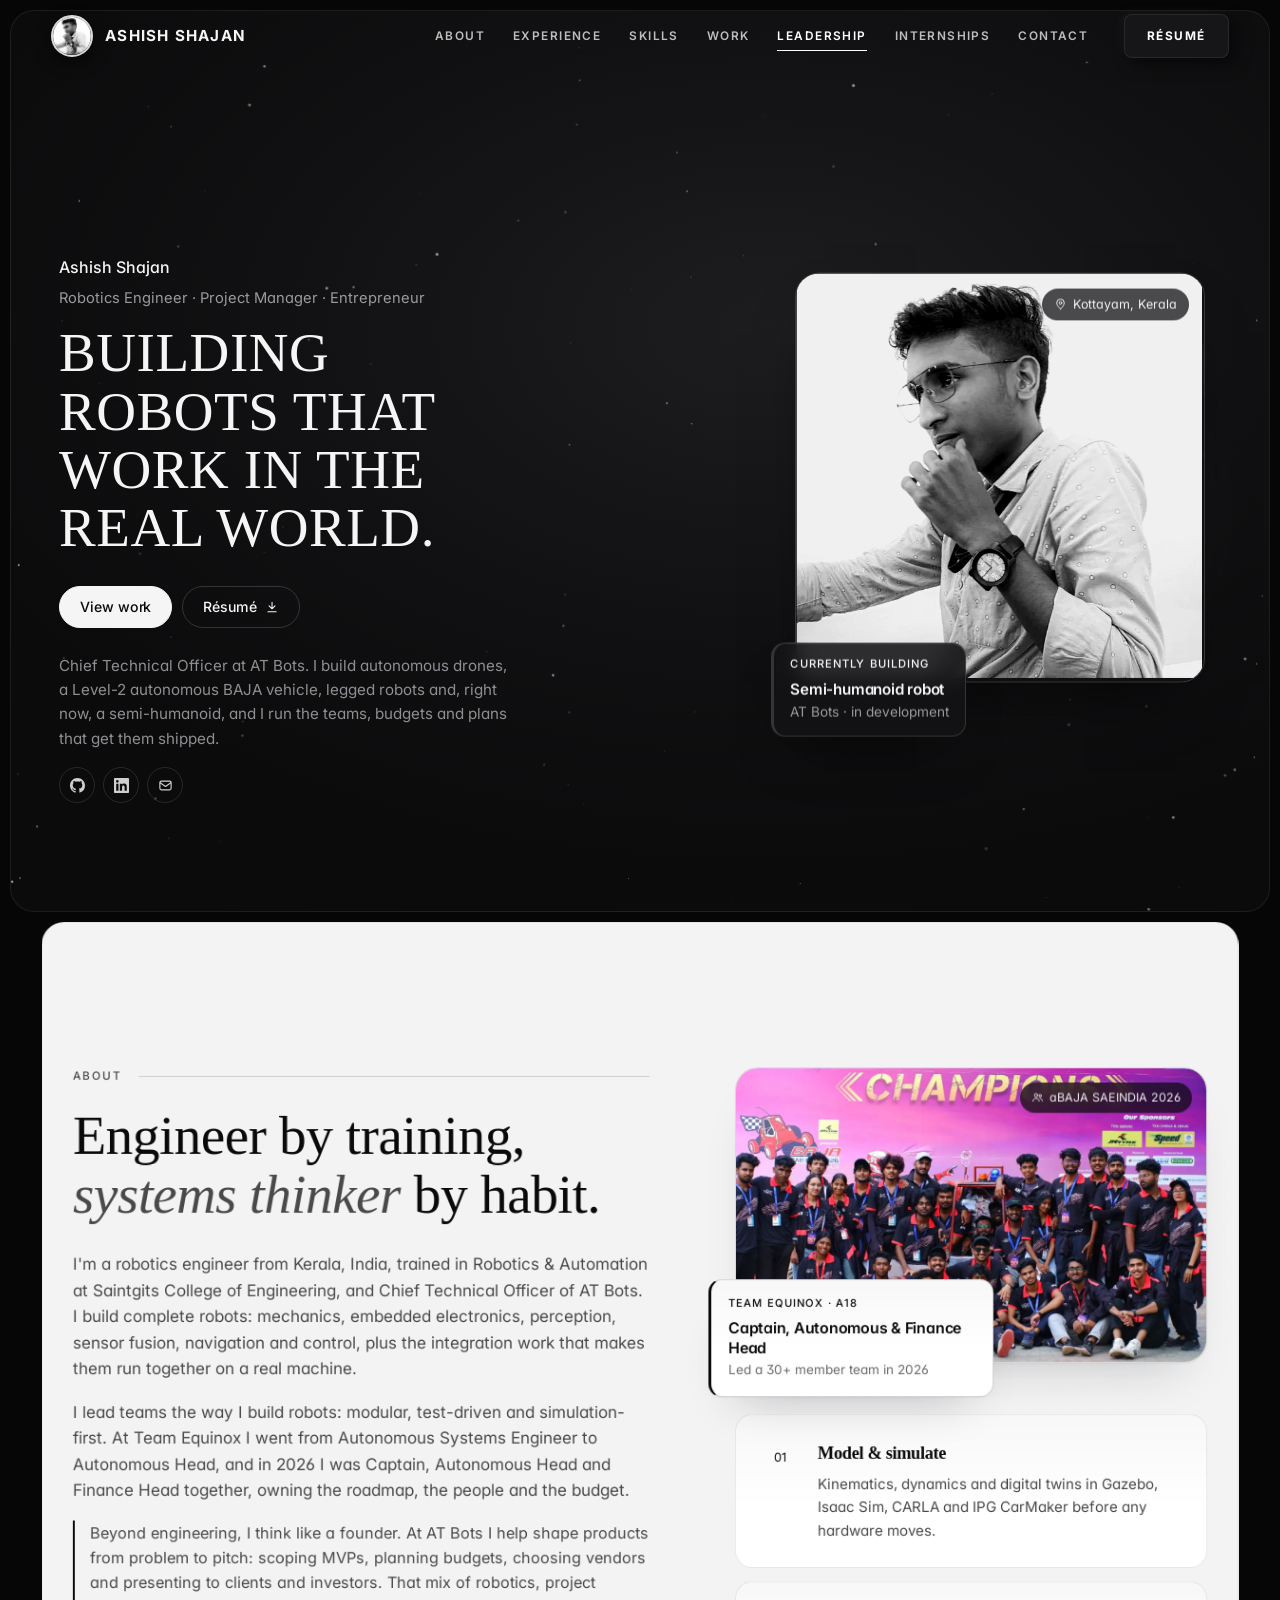
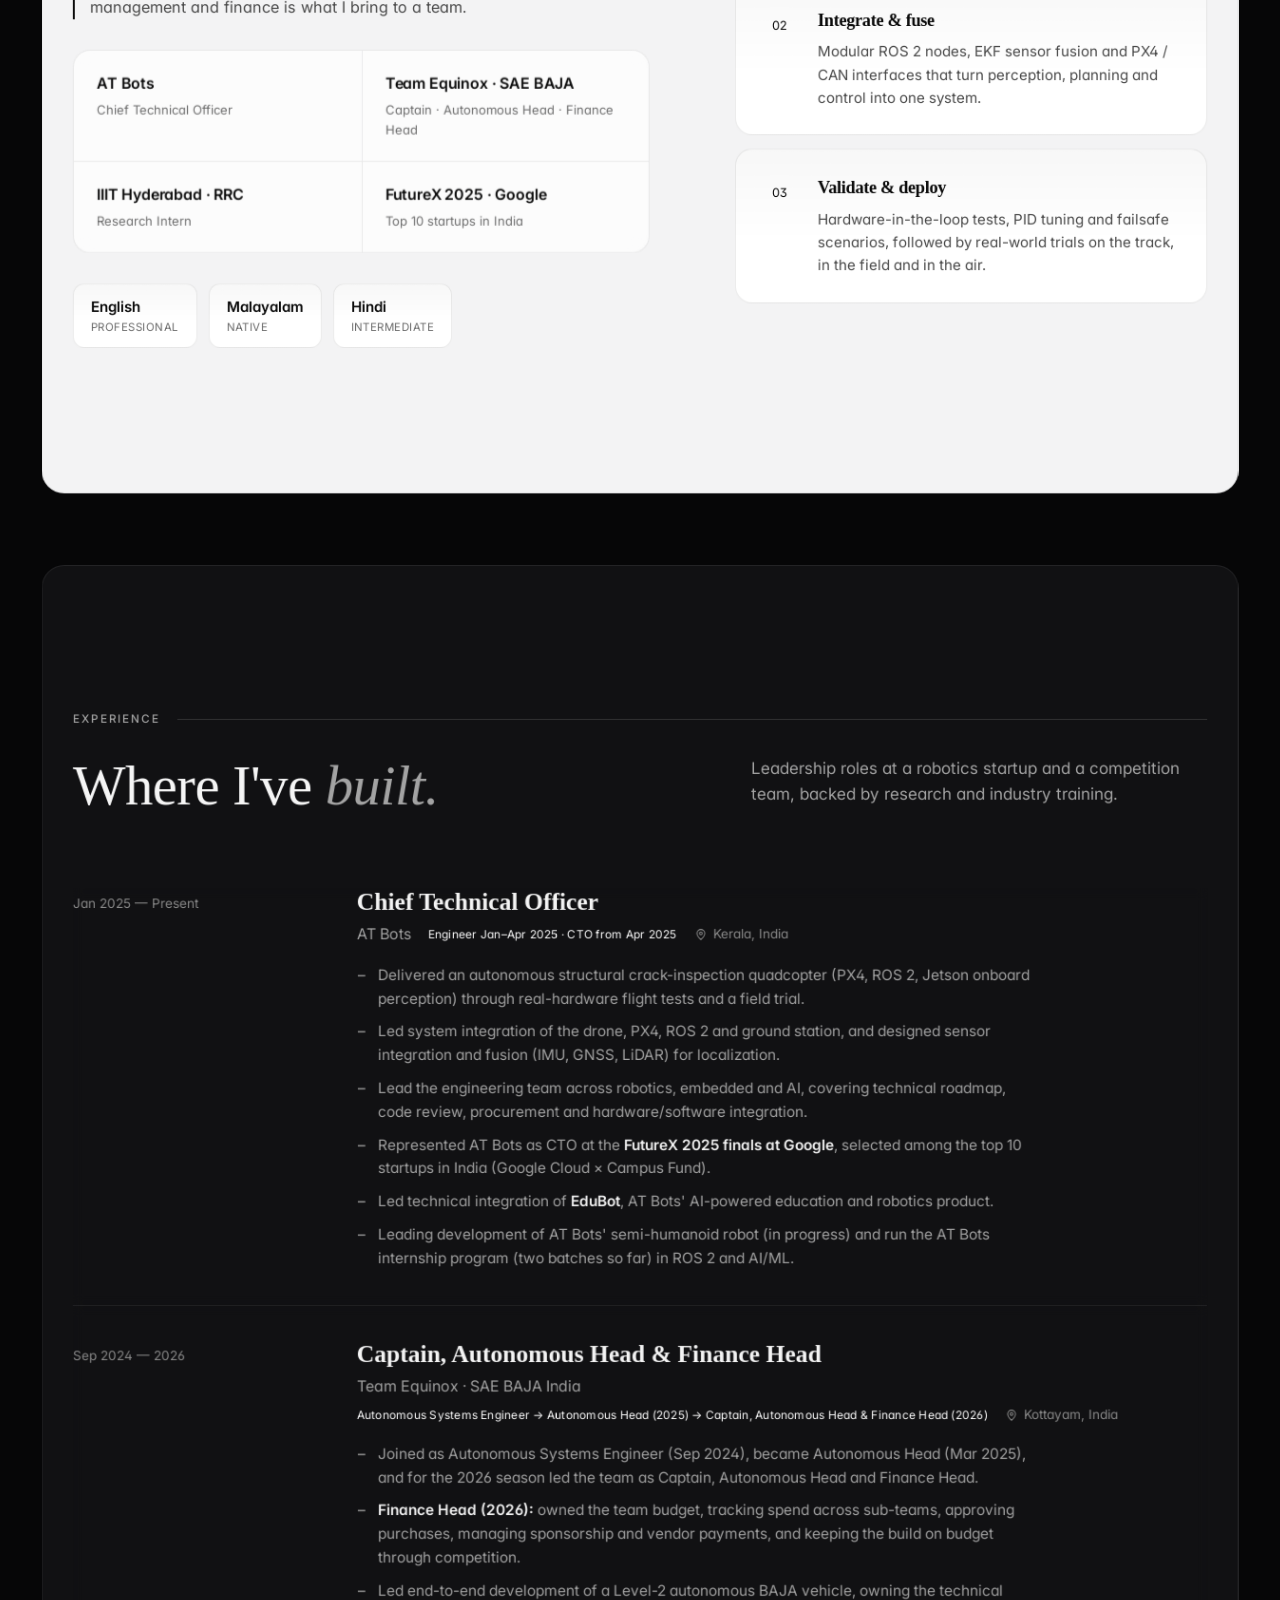
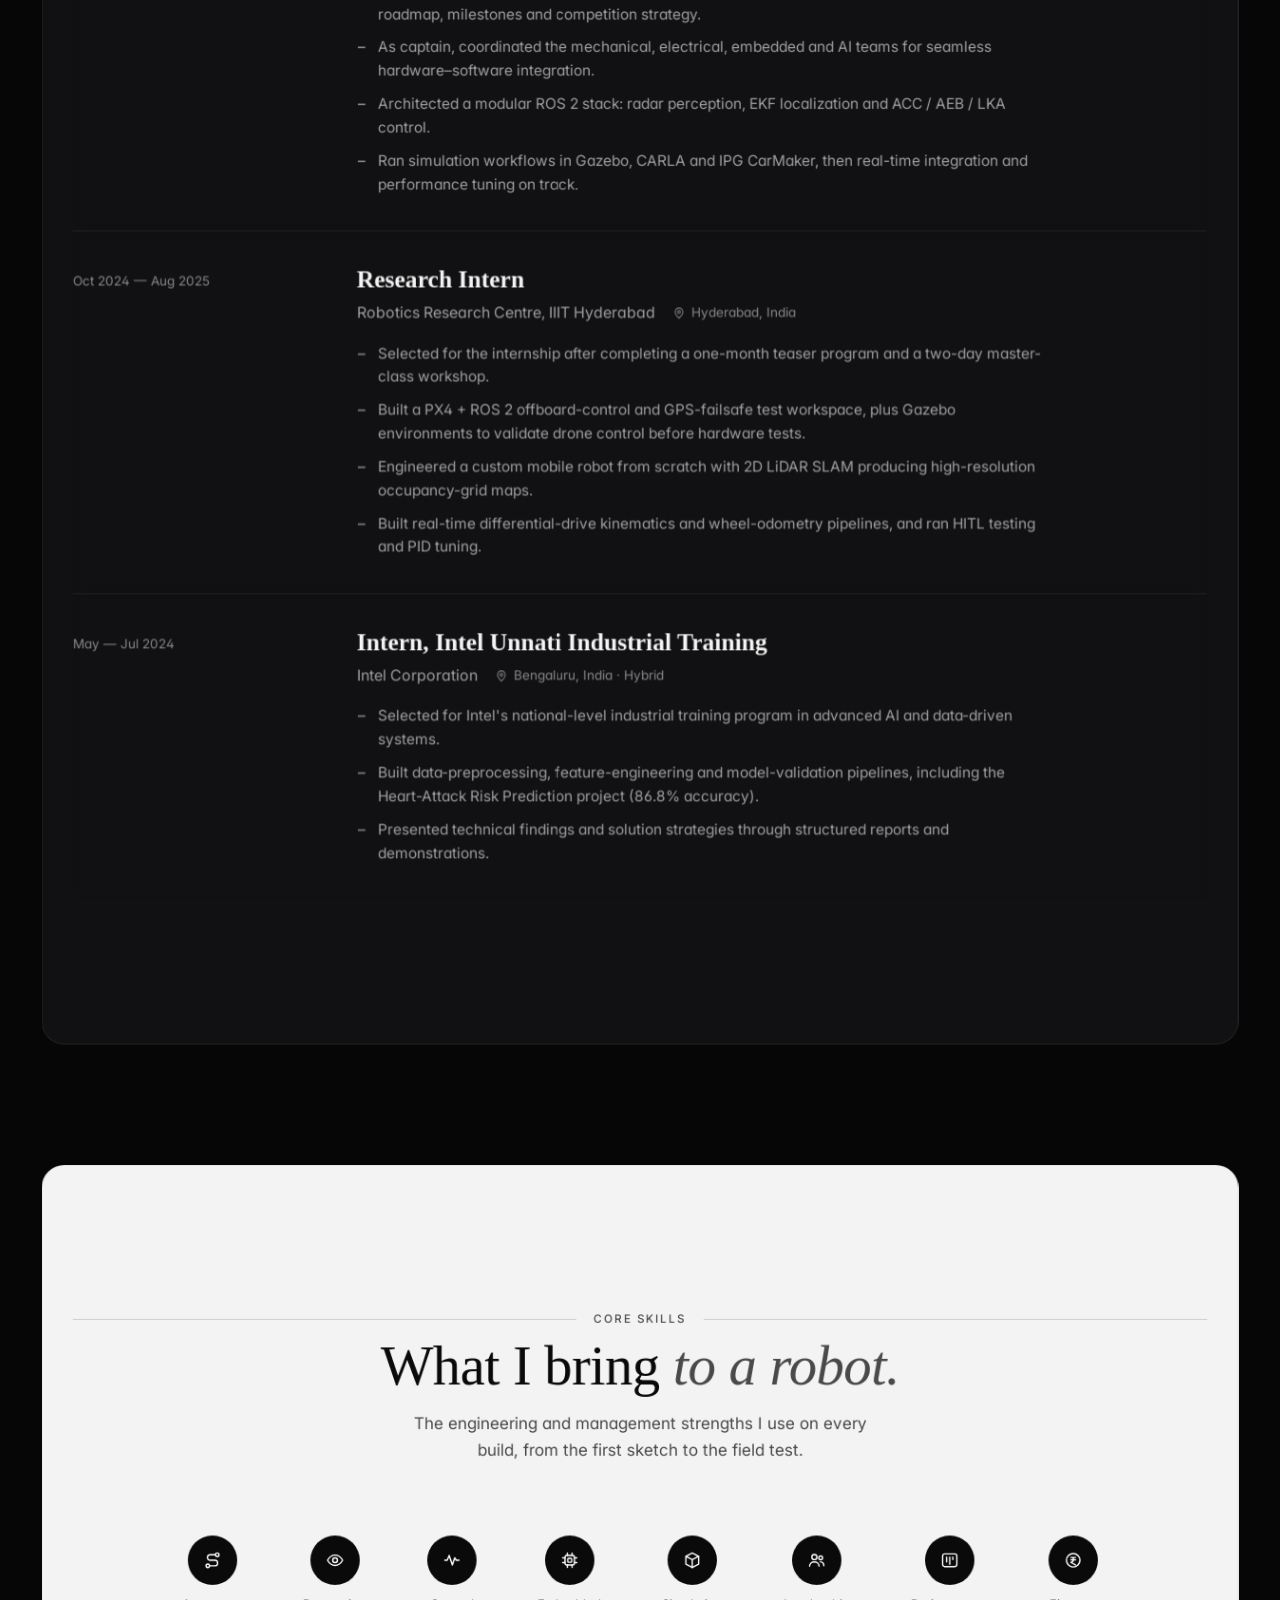
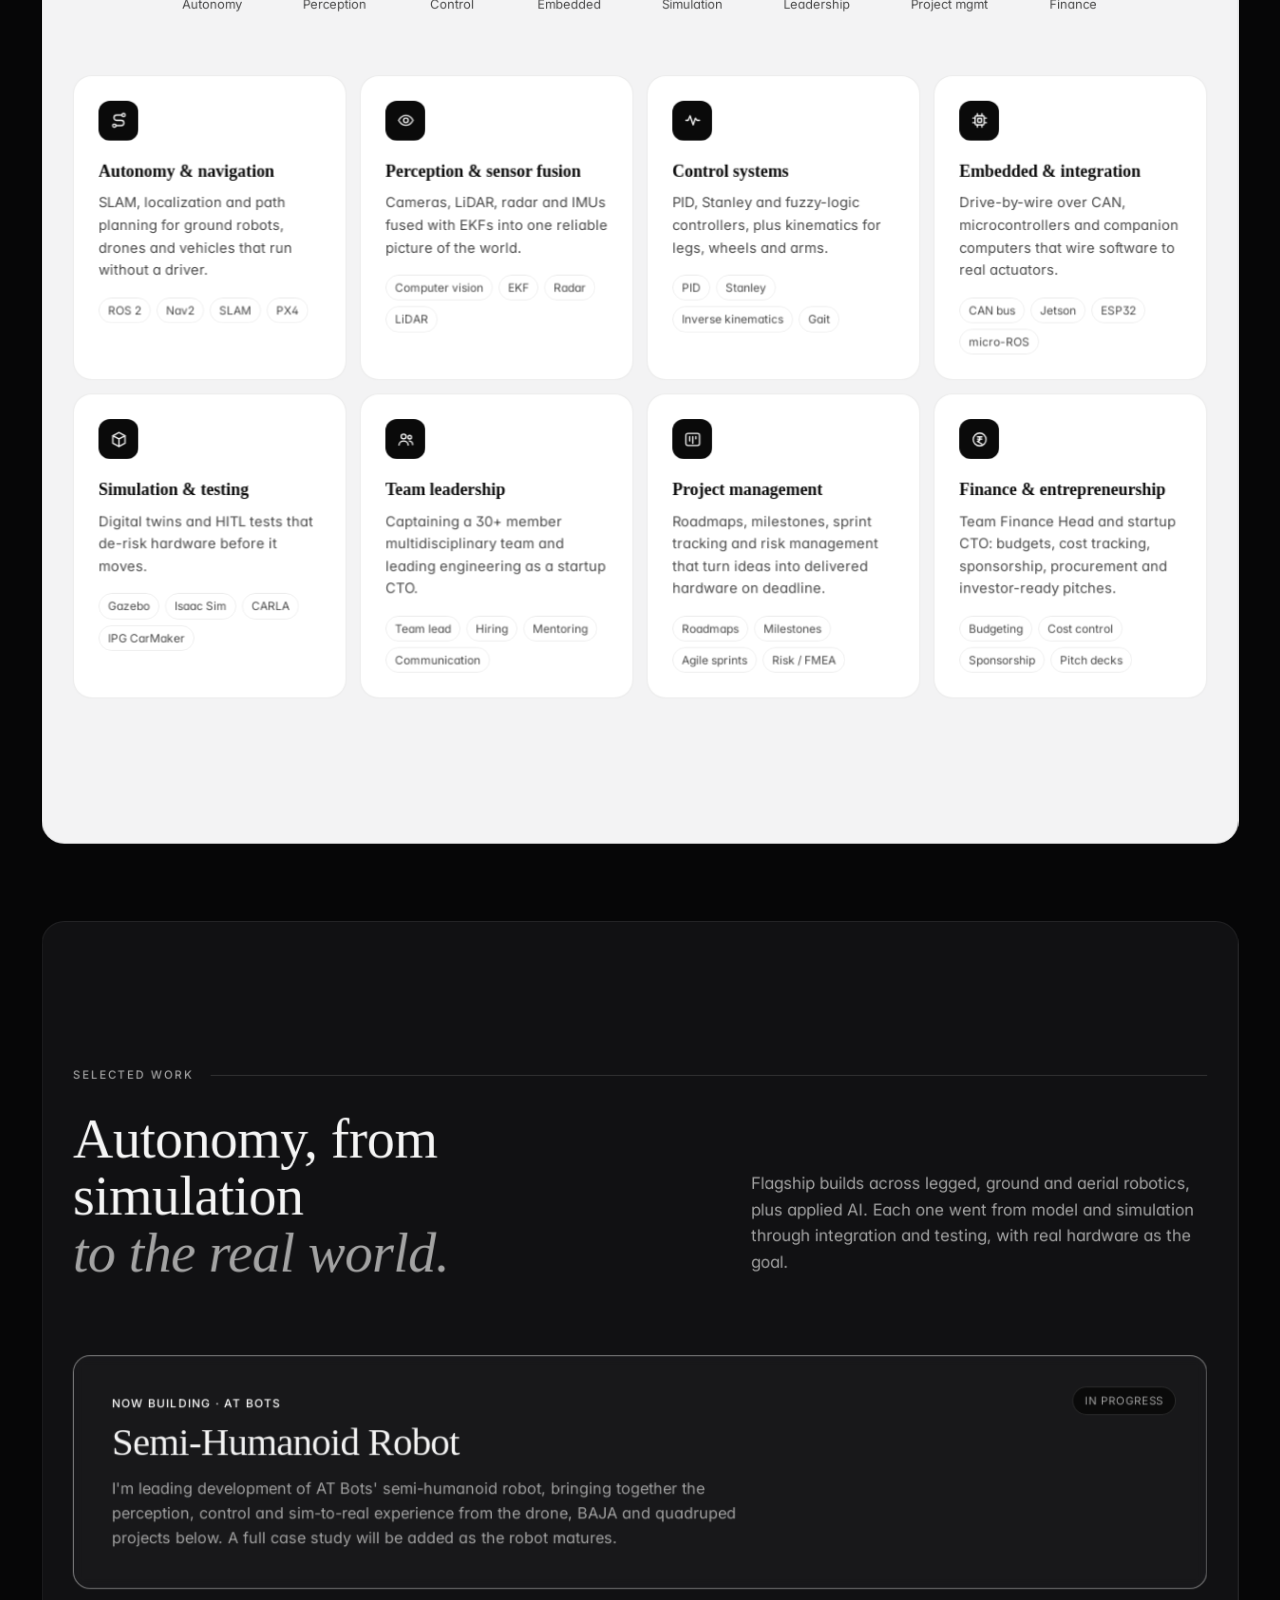
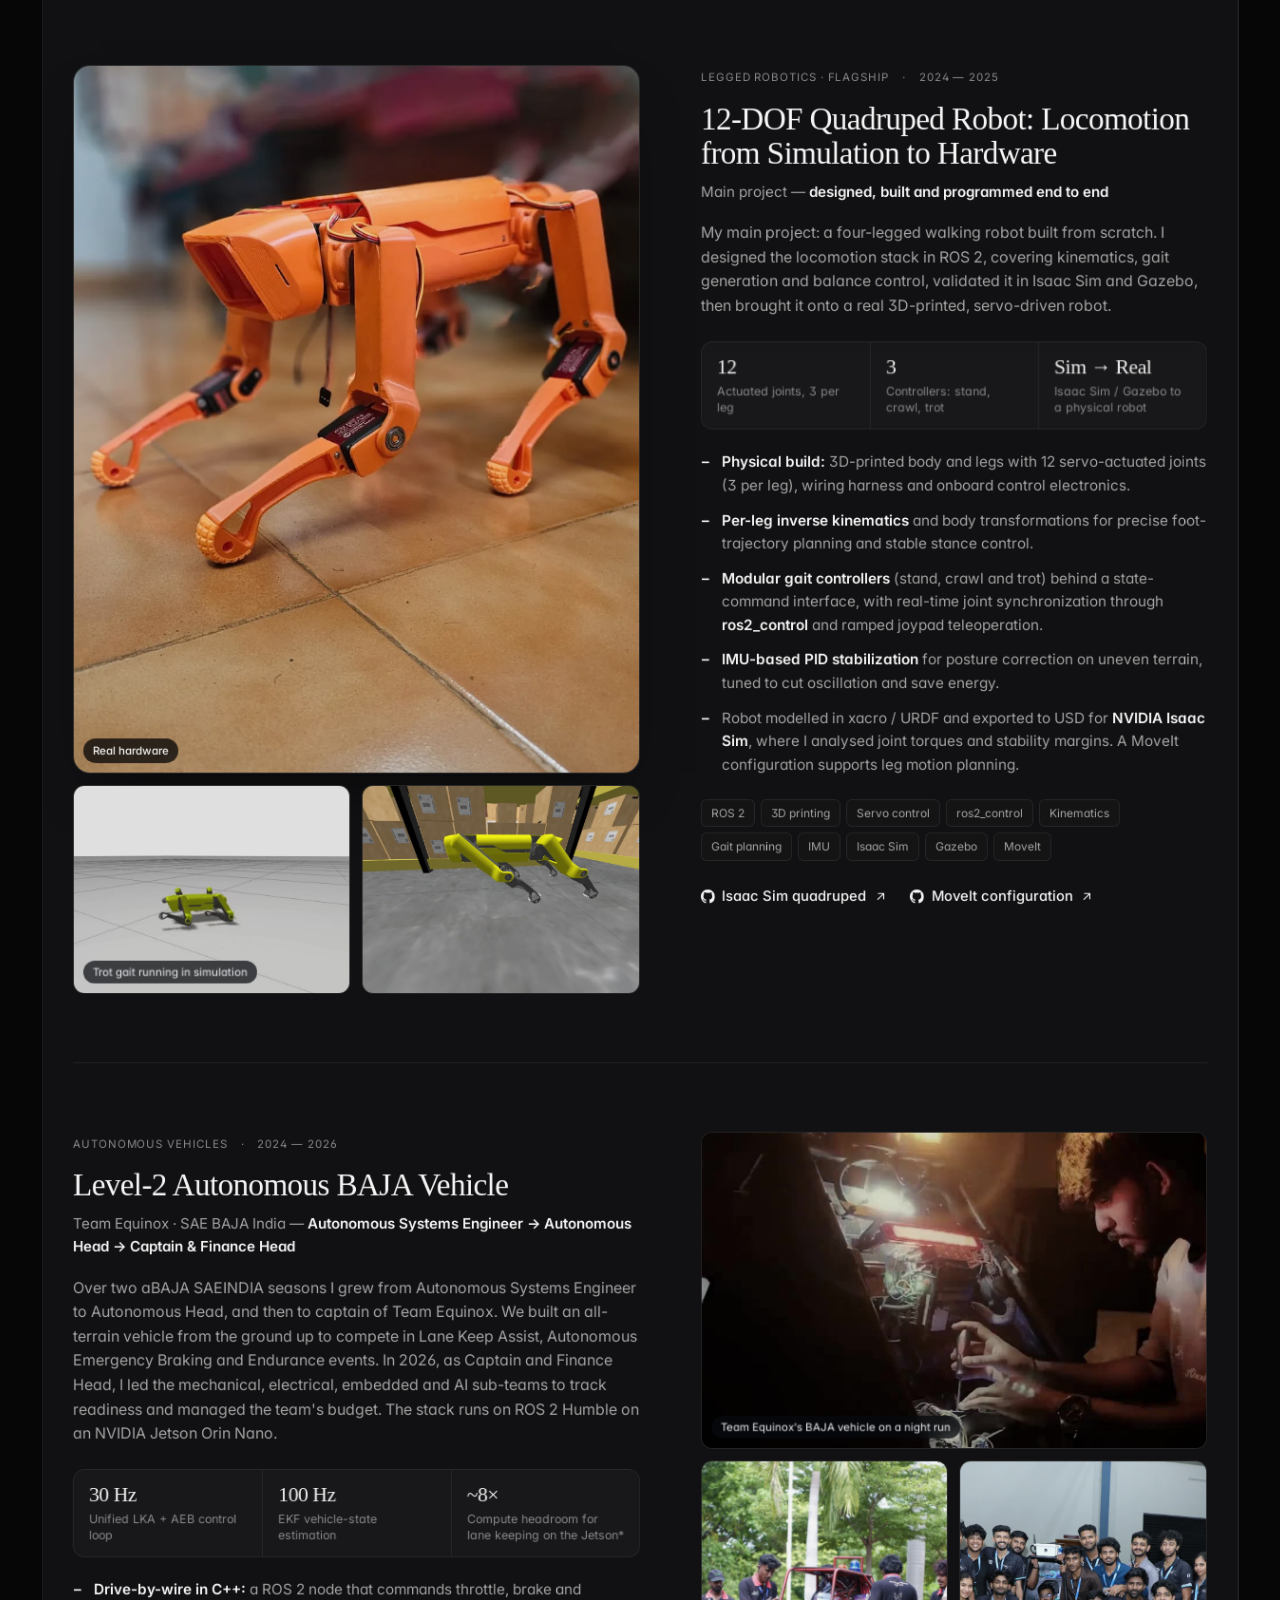
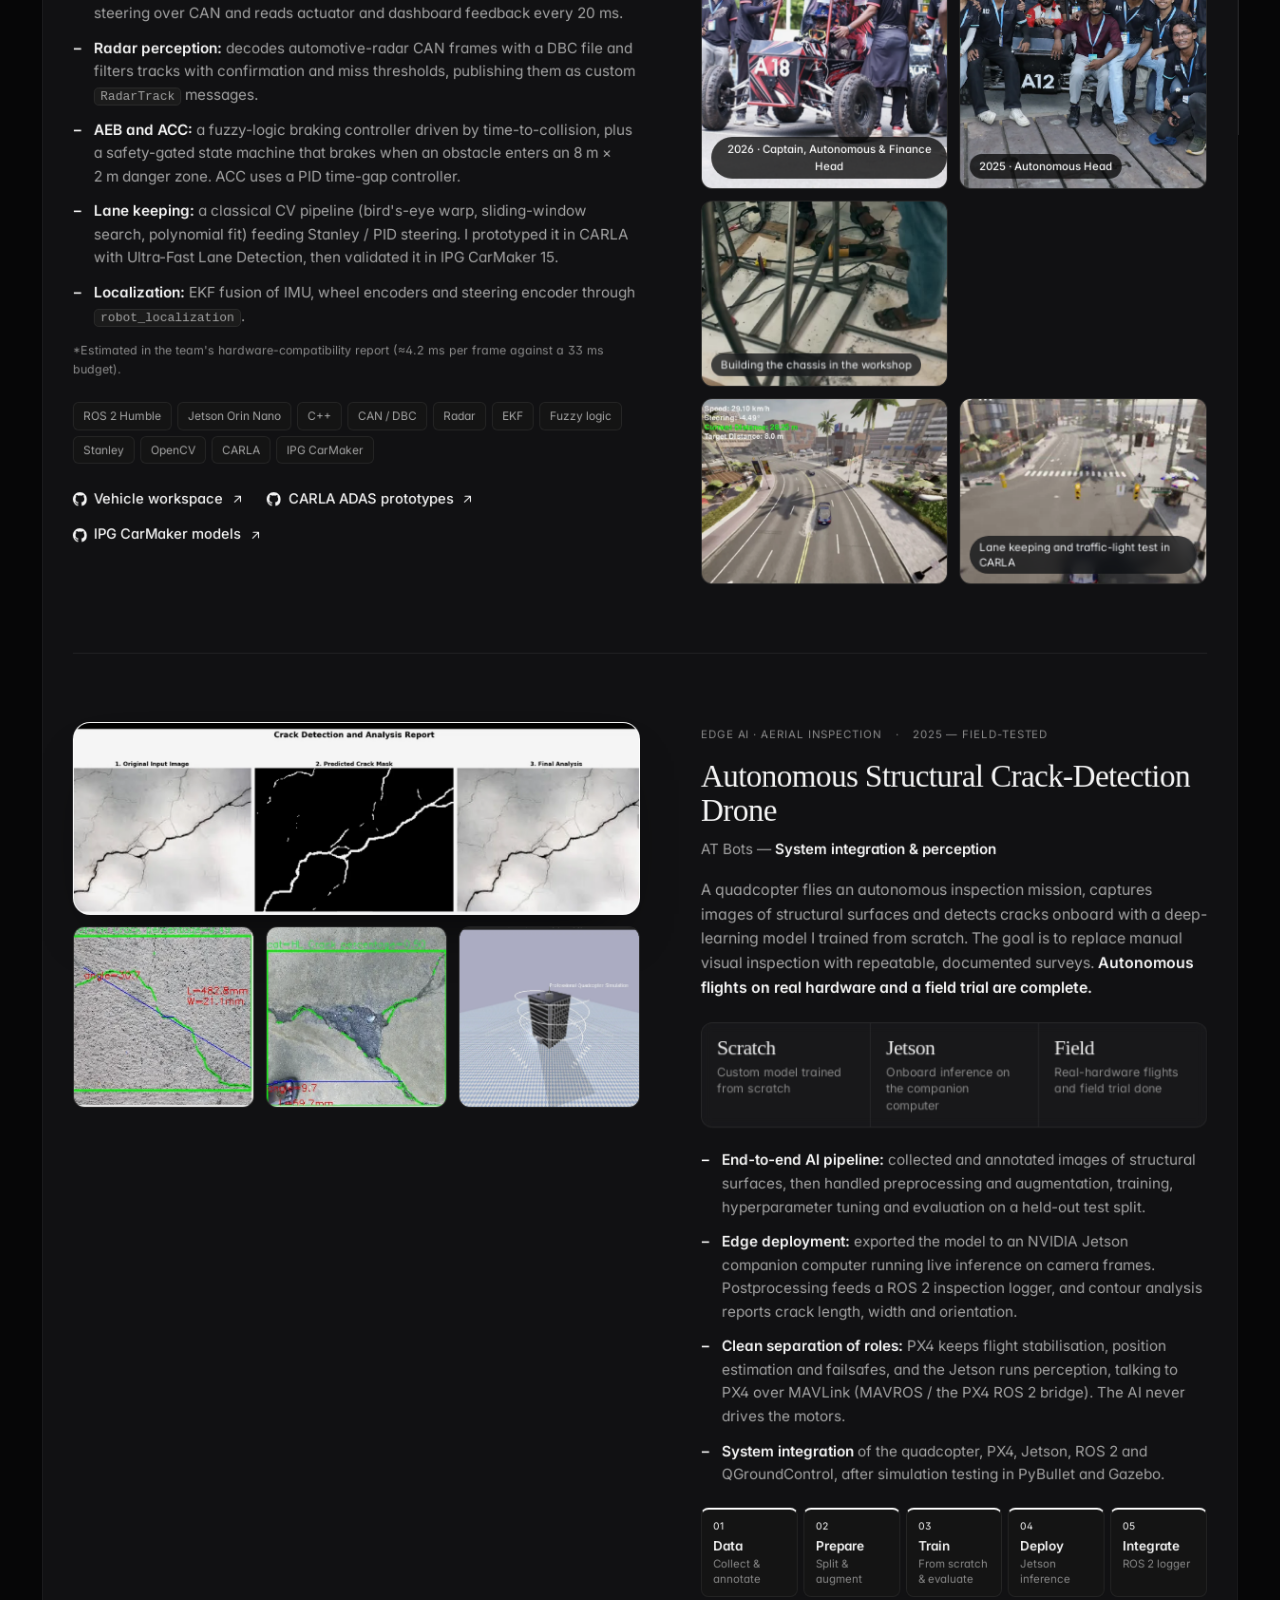
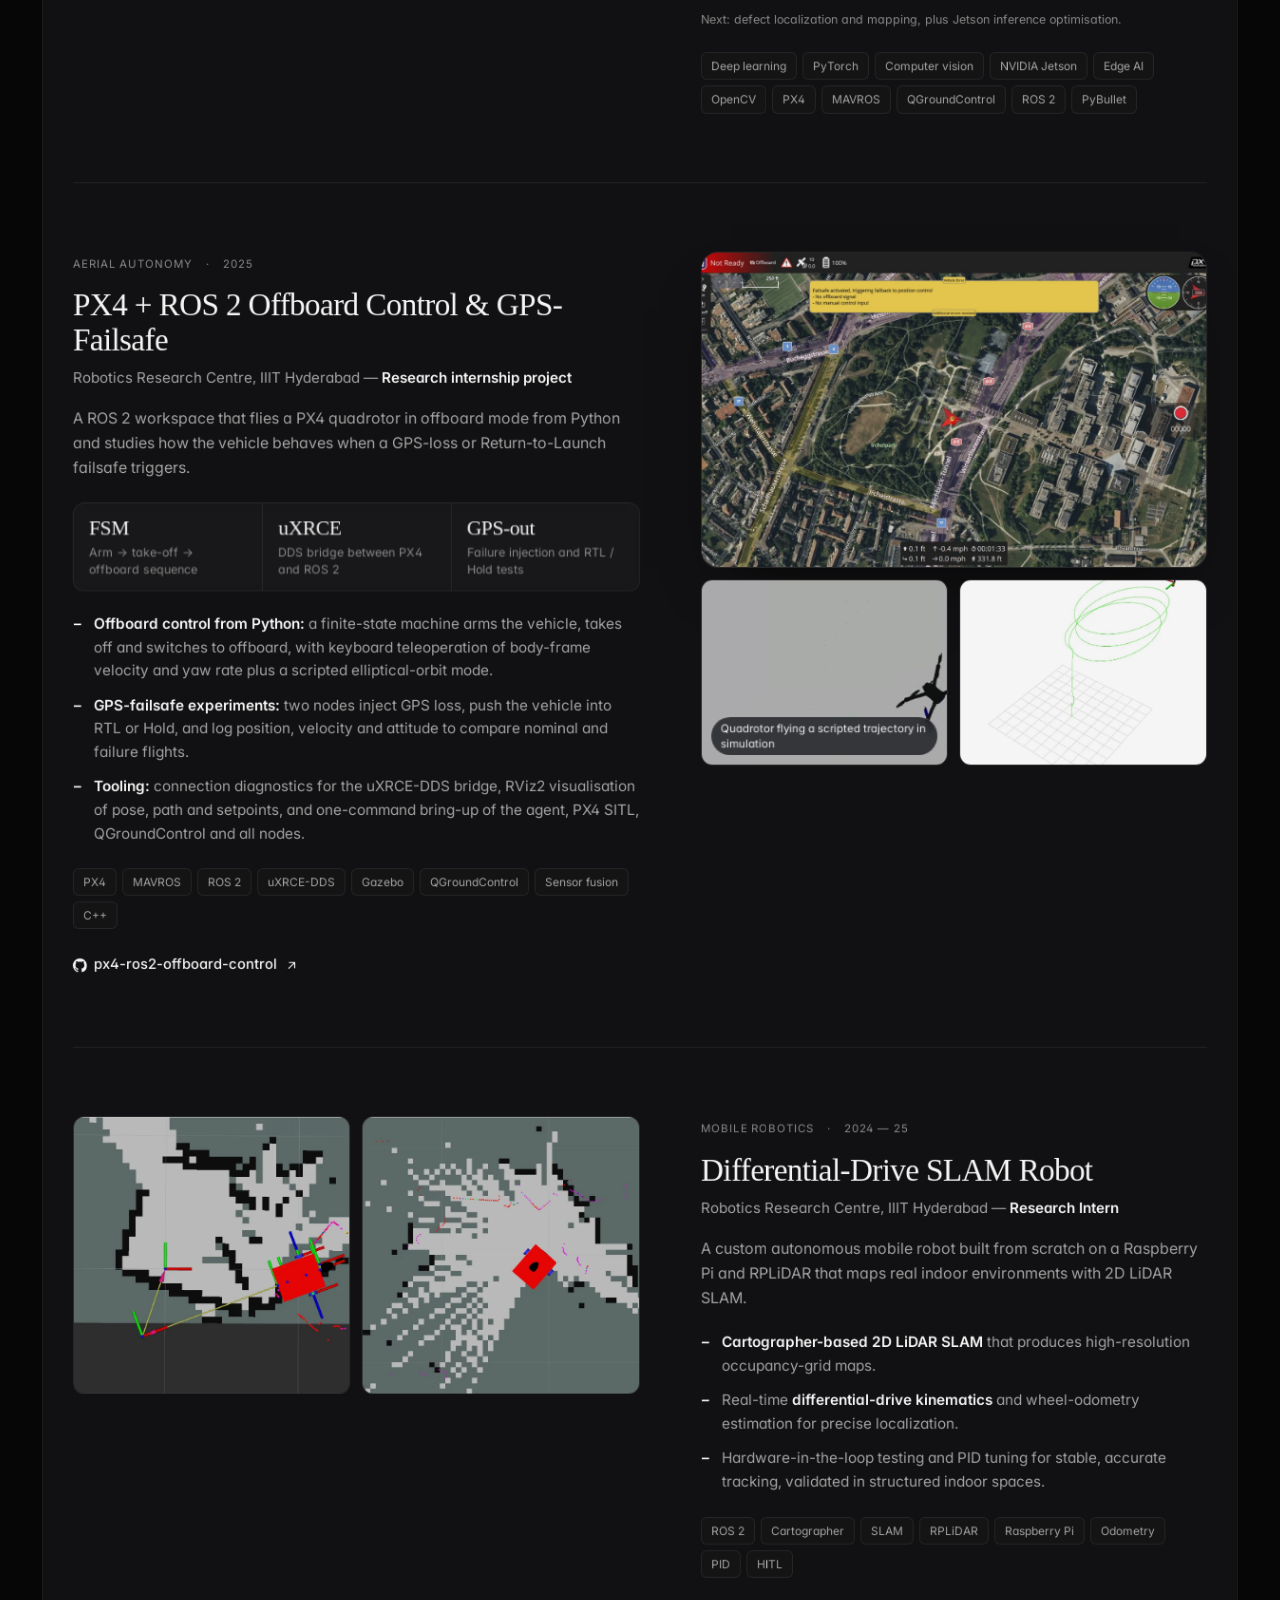
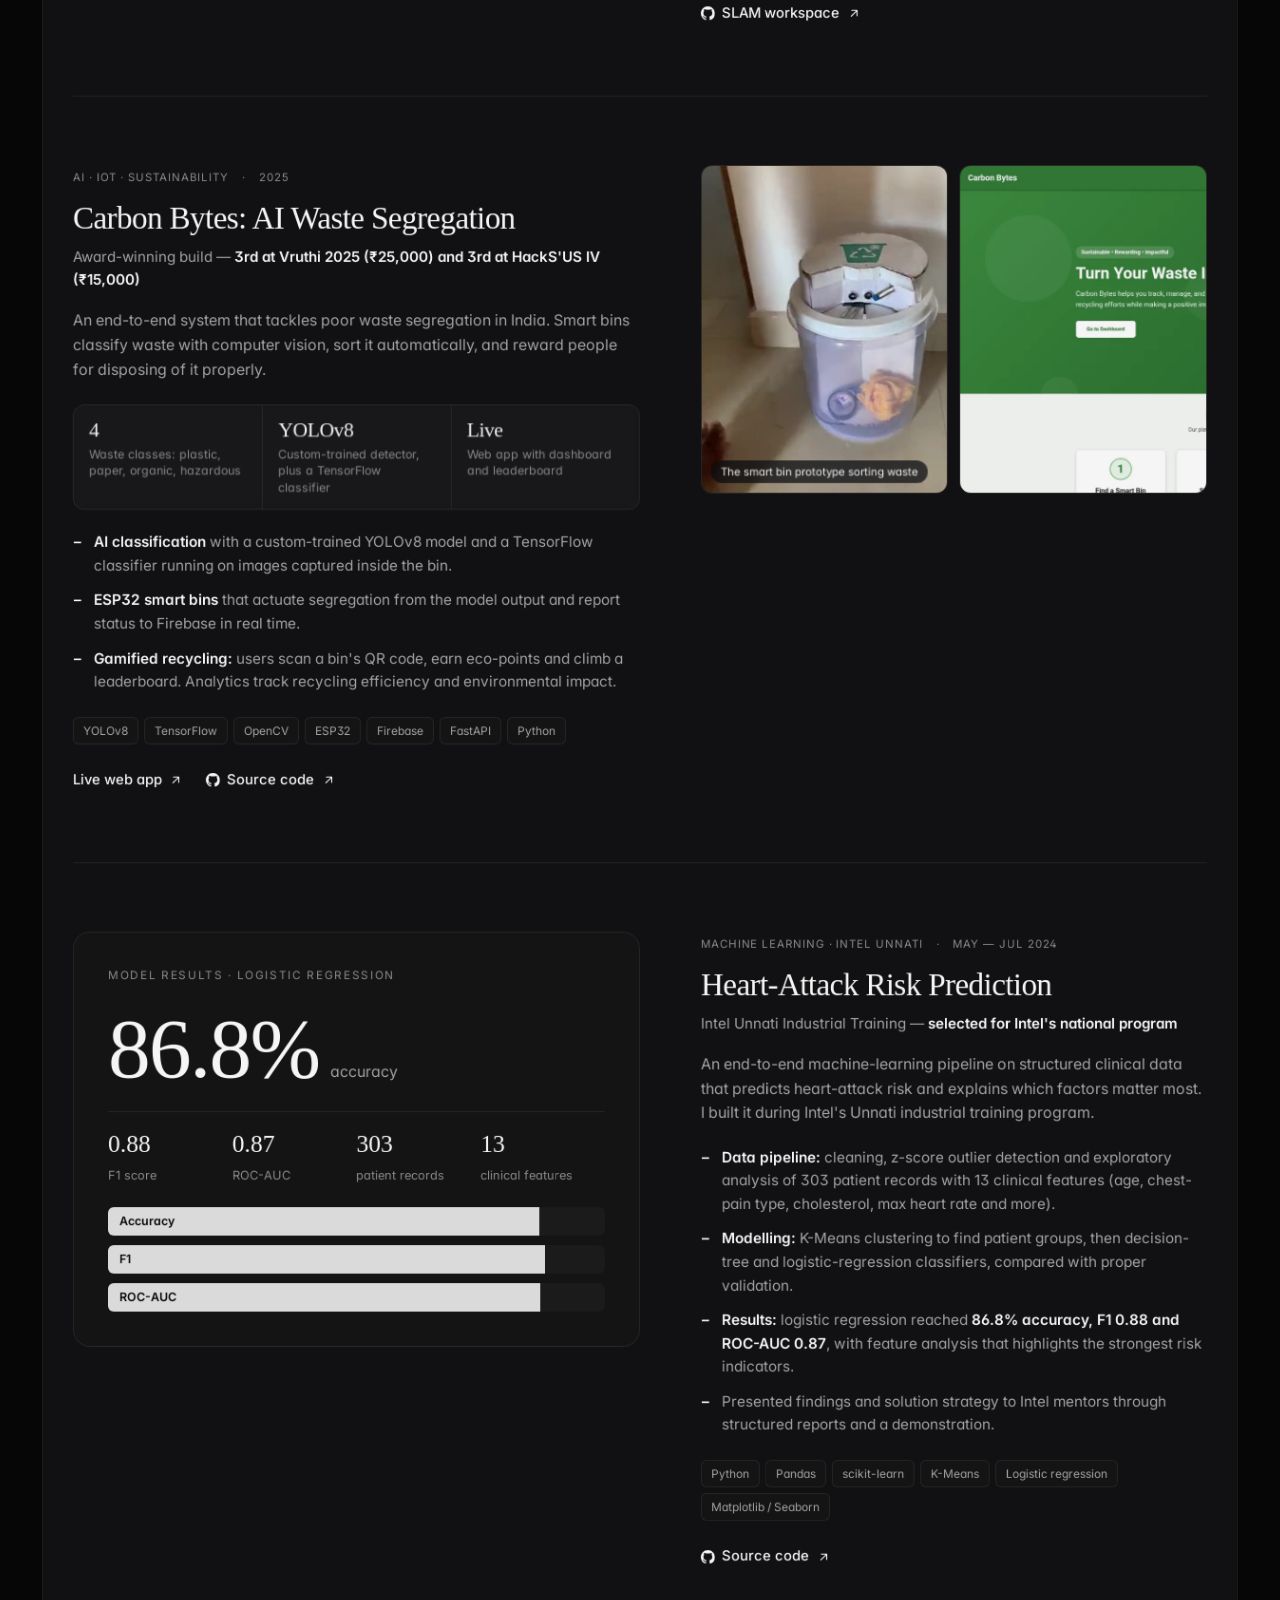
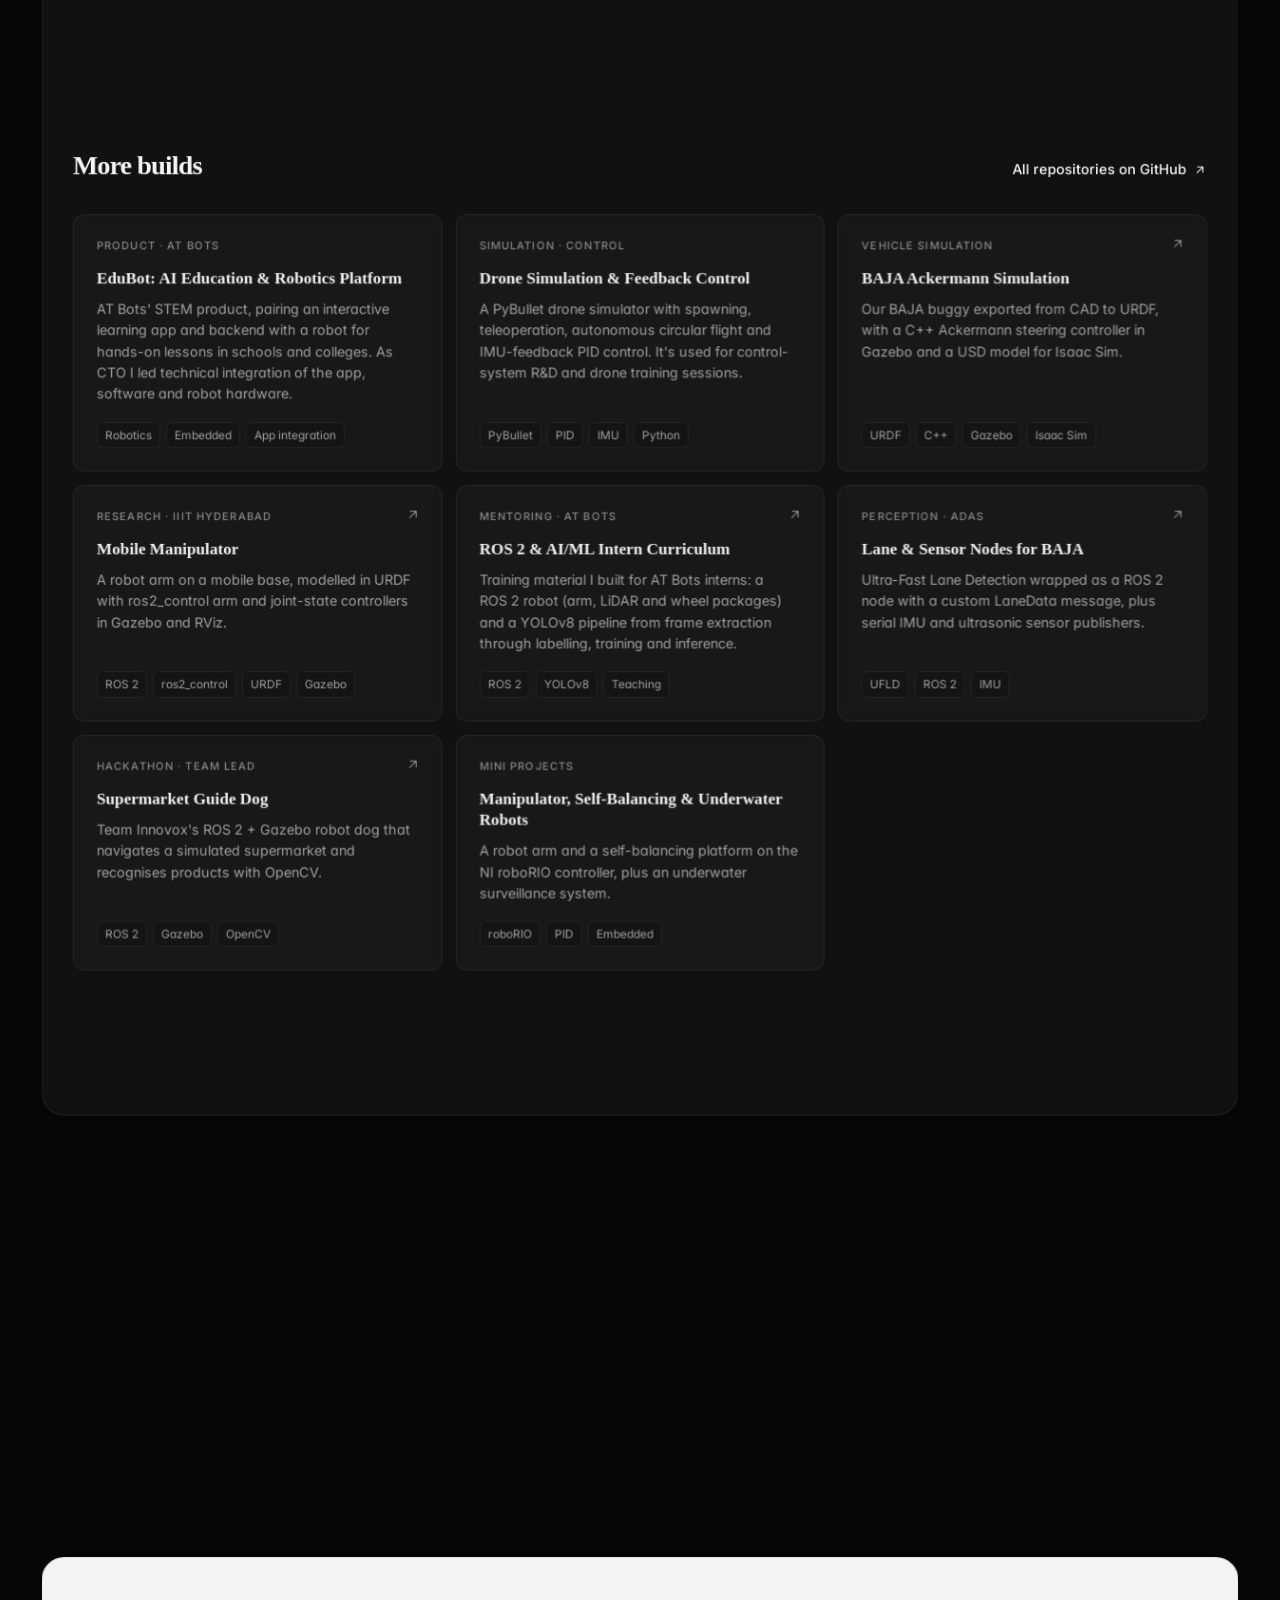
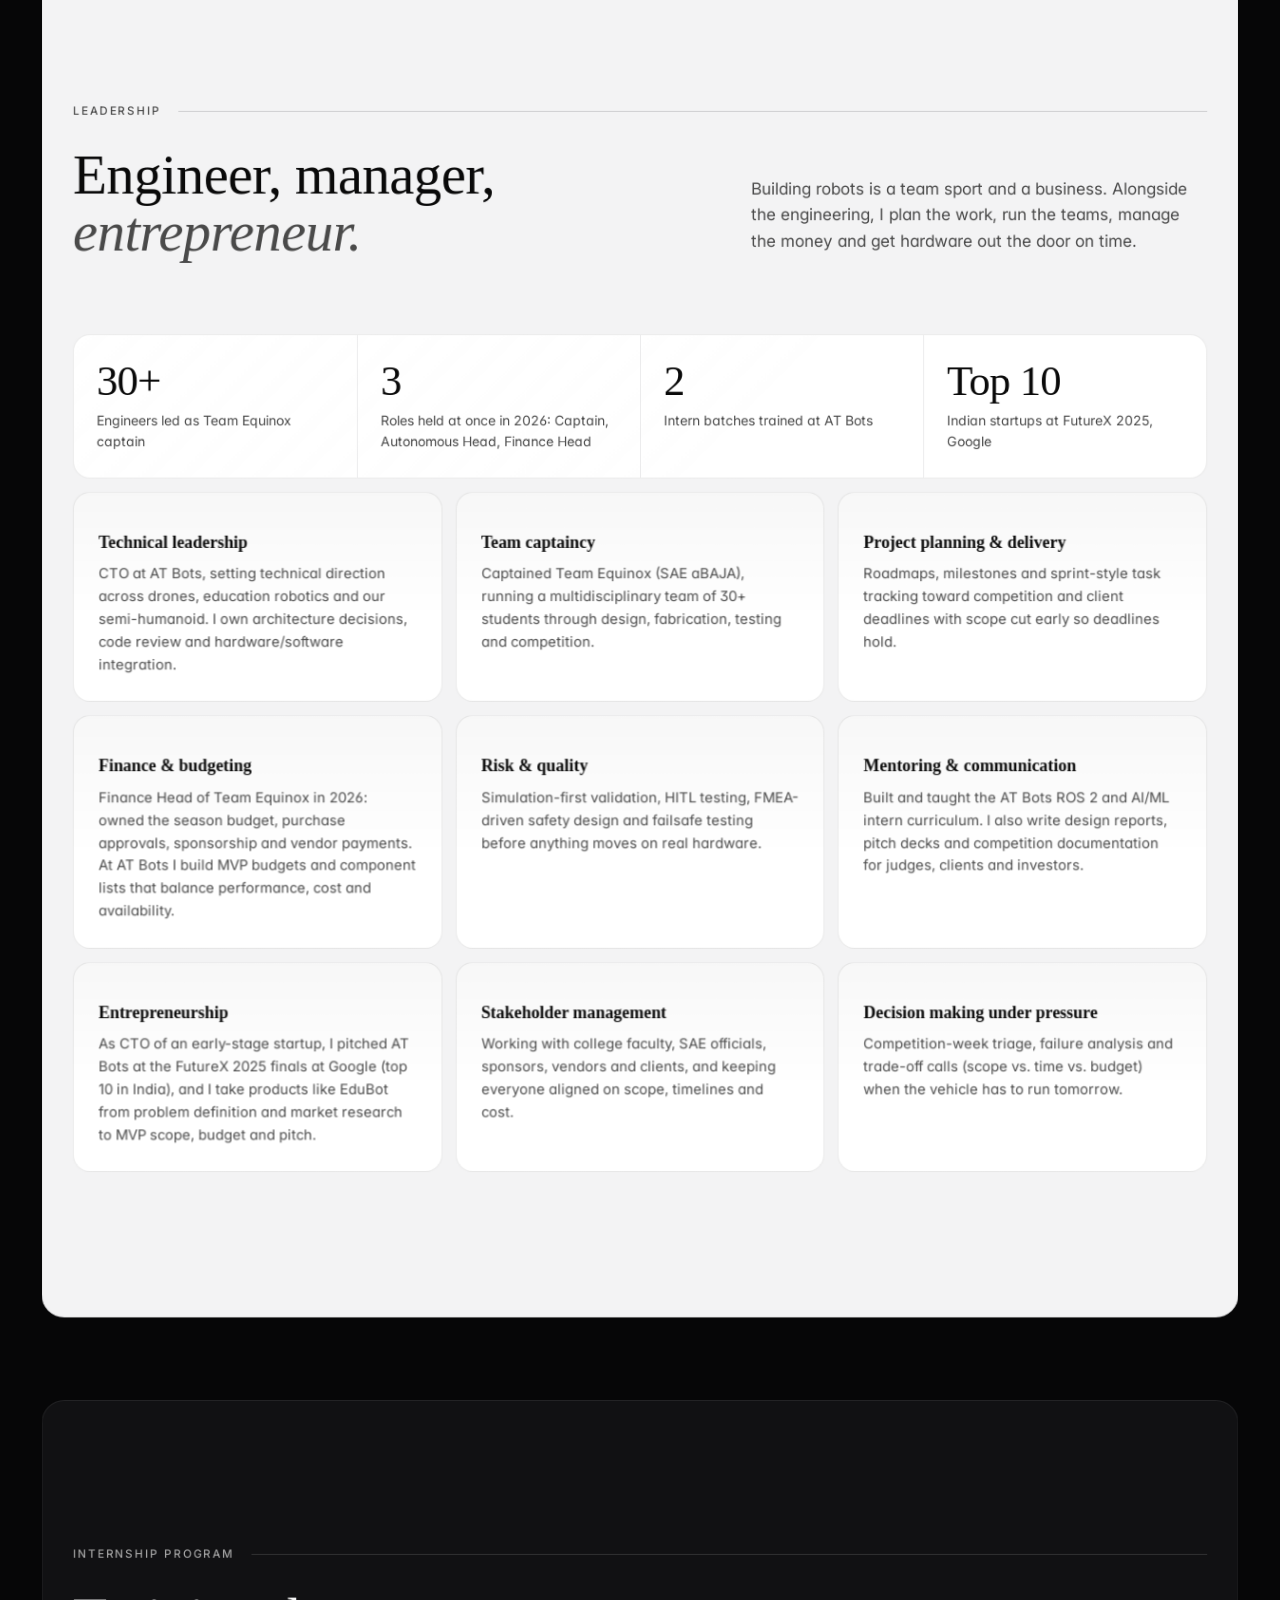
==== commit e08ad2b3: "Navigation bar in reference style: avatar + name, uppercase links with underline, raised resume butt" ====
--- a/index.html
+++ b/index.html
@@ -114,7 +114,7 @@
   <header class="nav" data-nav>
     <div class="nav__pill">
       <a href="#top" class="brand" aria-label="Ashish Shajan — back to top">
-        <span class="brand__mark" aria-hidden="true">AS</span>
+        <img class="brand__avatar" src="assets/img/portrait.webp" alt="" width="40" height="40" aria-hidden="true">
         <span class="brand__name">Ashish Shajan</span>
       </a>
 
--- a/assets/css/style.css
+++ b/assets/css/style.css
@@ -1848,8 +1848,84 @@
 .hero__title .hero__role { white-space: nowrap; min-height: 1.2em; }
 .hero__title .hero__hi { white-space: normal; }
 
-/* Section headings in capitals */
-.section-title, .contact__title { text-transform: uppercase; letter-spacing: 0.01em; line-height: 1.06; }
-.section-head .section-title { font-size: clamp(2.1rem, 4vw, 3.3rem); max-width: 18ch; }
-.section-title em, .contact__title em { font-style: normal; color: var(--text-2); }
-.contact__title { font-size: clamp(2.2rem, 5vw, 4rem); }
+/* ==========================================================================
+   Navigation, reference style: full-width bar, avatar + name, caps links
+   ========================================================================== */
+.nav { inset: 0 0 auto 0; padding: 0; }
+.nav__pill {
+  width: 100%;
+  max-width: none;
+  justify-content: space-between;
+  gap: 24px;
+  padding: 14px clamp(20px, 4vw, 56px);
+  border: 0;
+  border-bottom: 1px solid transparent;
+  border-radius: 0;
+  background: transparent;
+  box-shadow: none;
+  -webkit-backdrop-filter: none;
+  backdrop-filter: none;
+  transition: background-color 0.3s var(--ease), border-color 0.3s var(--ease), padding 0.3s var(--ease);
+}
+.nav.is-scrolled .nav__pill {
+  padding-block: 10px;
+  background: rgba(10, 10, 11, 0.86);
+  border-bottom-color: rgba(255, 255, 255, 0.08);
+  -webkit-backdrop-filter: blur(14px);
+  backdrop-filter: blur(14px);
+}
+.brand { gap: 12px; font-size: 0.95rem; font-weight: 700; letter-spacing: 0.08em; text-transform: uppercase; }
+.brand__avatar {
+  width: 42px;
+  height: 42px;
+  border-radius: 50%;
+  object-fit: cover;
+  filter: grayscale(1);
+  border: 2px solid rgba(255, 255, 255, 0.85);
+  box-shadow: 0 6px 16px rgba(0, 0, 0, 0.5);
+}
+.nav__links { gap: 4px; margin-left: auto; }
+.nav__links a {
+  position: relative;
+  padding: 8px 12px;
+  border-radius: 0;
+  background: none;
+  color: #bdbdbd;
+  font-size: 0.74rem;
+  font-weight: 600;
+  letter-spacing: 0.12em;
+  text-transform: uppercase;
+}
+.nav__links a::after {
+  content: "";
+  position: absolute;
+  left: 12px;
+  right: 12px;
+  bottom: 2px;
+  height: 1.5px;
+  background: #fff;
+  transform: scaleX(0);
+  transform-origin: left;
+  transition: transform 0.3s var(--ease);
+}
+.nav__links a:hover, .nav__links a.is-active { color: #fff; background: none; }
+.nav__links a:hover::after, .nav__links a.is-active::after { transform: scaleX(1); }
+.nav__resume {
+  height: 44px;
+  padding: 0 22px;
+  border-radius: 8px;
+  background: #161618;
+  border: 1px solid rgba(255, 255, 255, 0.08);
+  color: #fff;
+  font-size: 0.74rem;
+  font-weight: 700;
+  letter-spacing: 0.12em;
+  text-transform: uppercase;
+  box-shadow: 6px 6px 16px rgba(0, 0, 0, 0.55), -4px -4px 12px rgba(255, 255, 255, 0.03);
+}
+.nav__resume:hover { background: #f5f5f5; color: #0a0a0a; }
+.mobile-menu { margin: 0 12px; width: auto; }
+.mobile-menu a:not(.btn) { font-size: 0.95rem; letter-spacing: 0.12em; text-transform: uppercase; }
+@media (max-width: 1100px) { .nav__links a { padding: 8px 8px; letter-spacing: 0.08em; } .nav__links a::after { left: 8px; right: 8px; } }
+.hero { min-height: max(820px, 100svh); }
+.mobile-menu { align-self: stretch; }
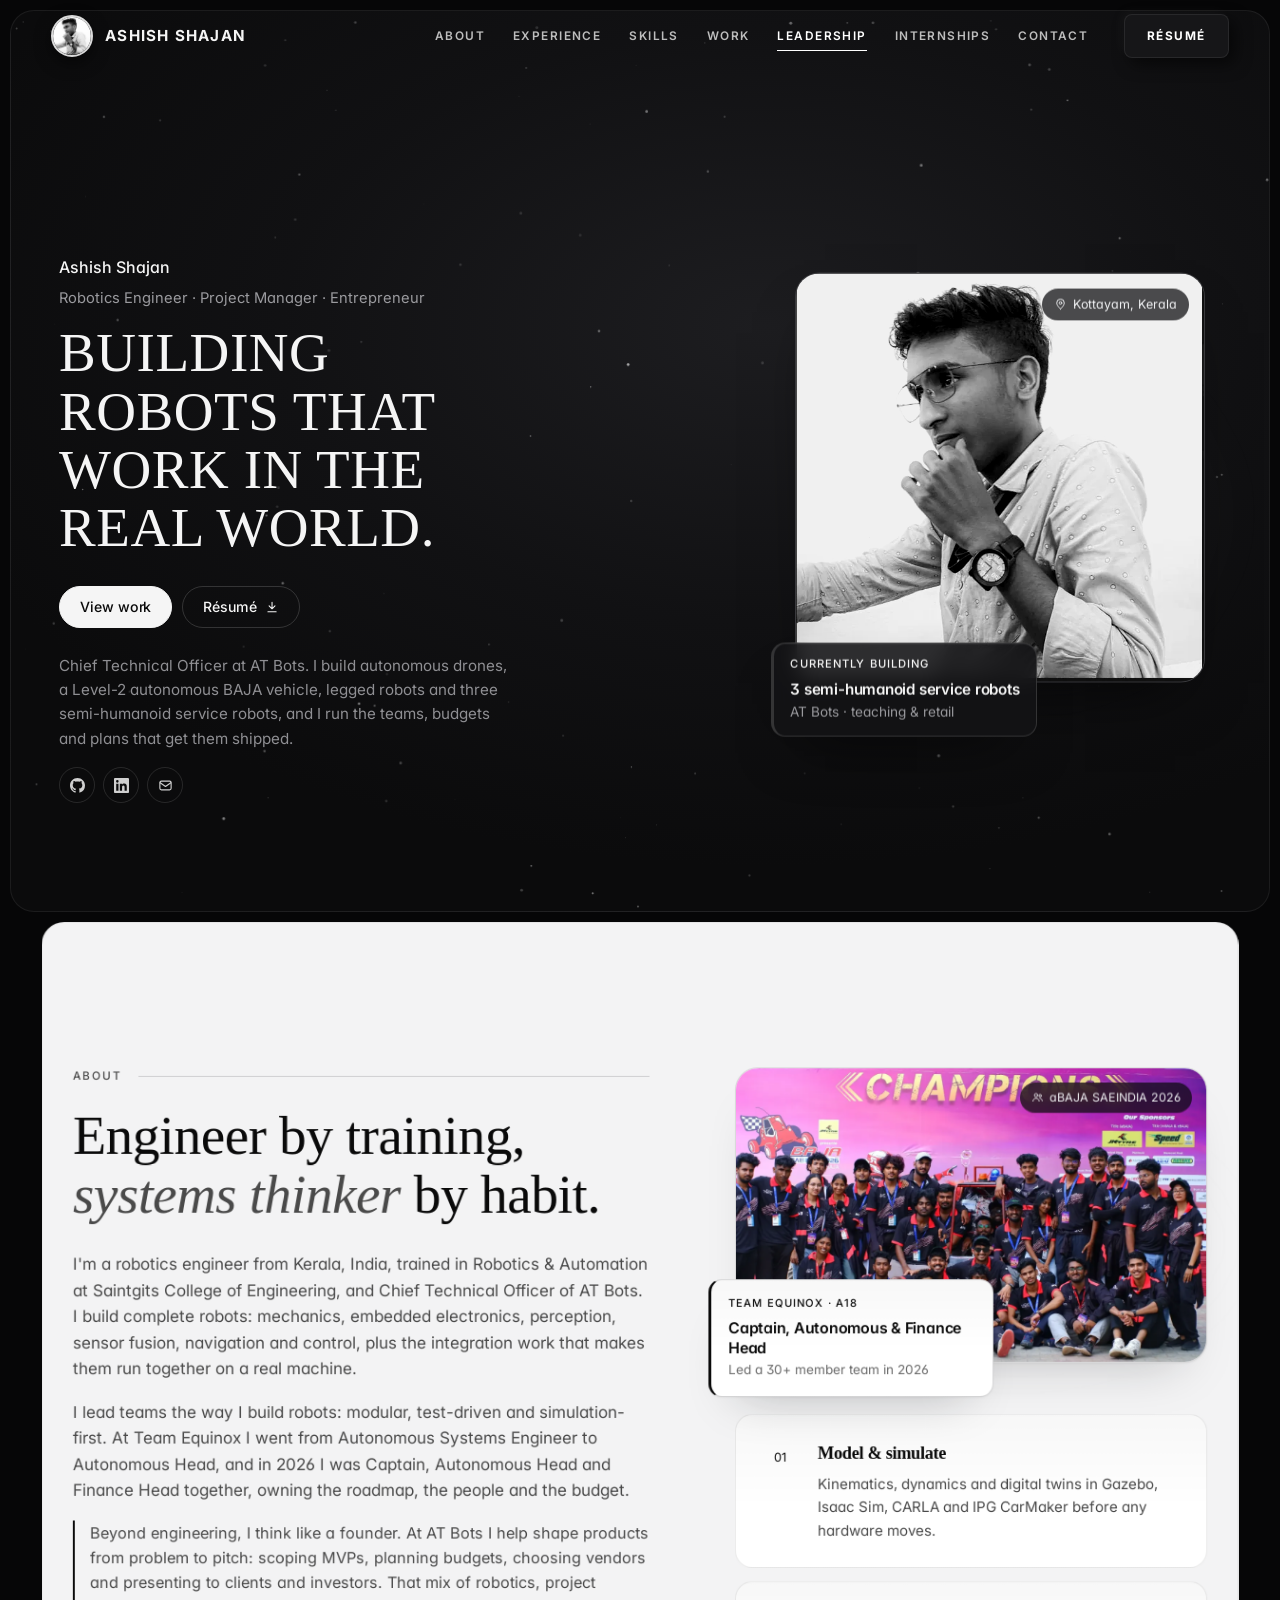
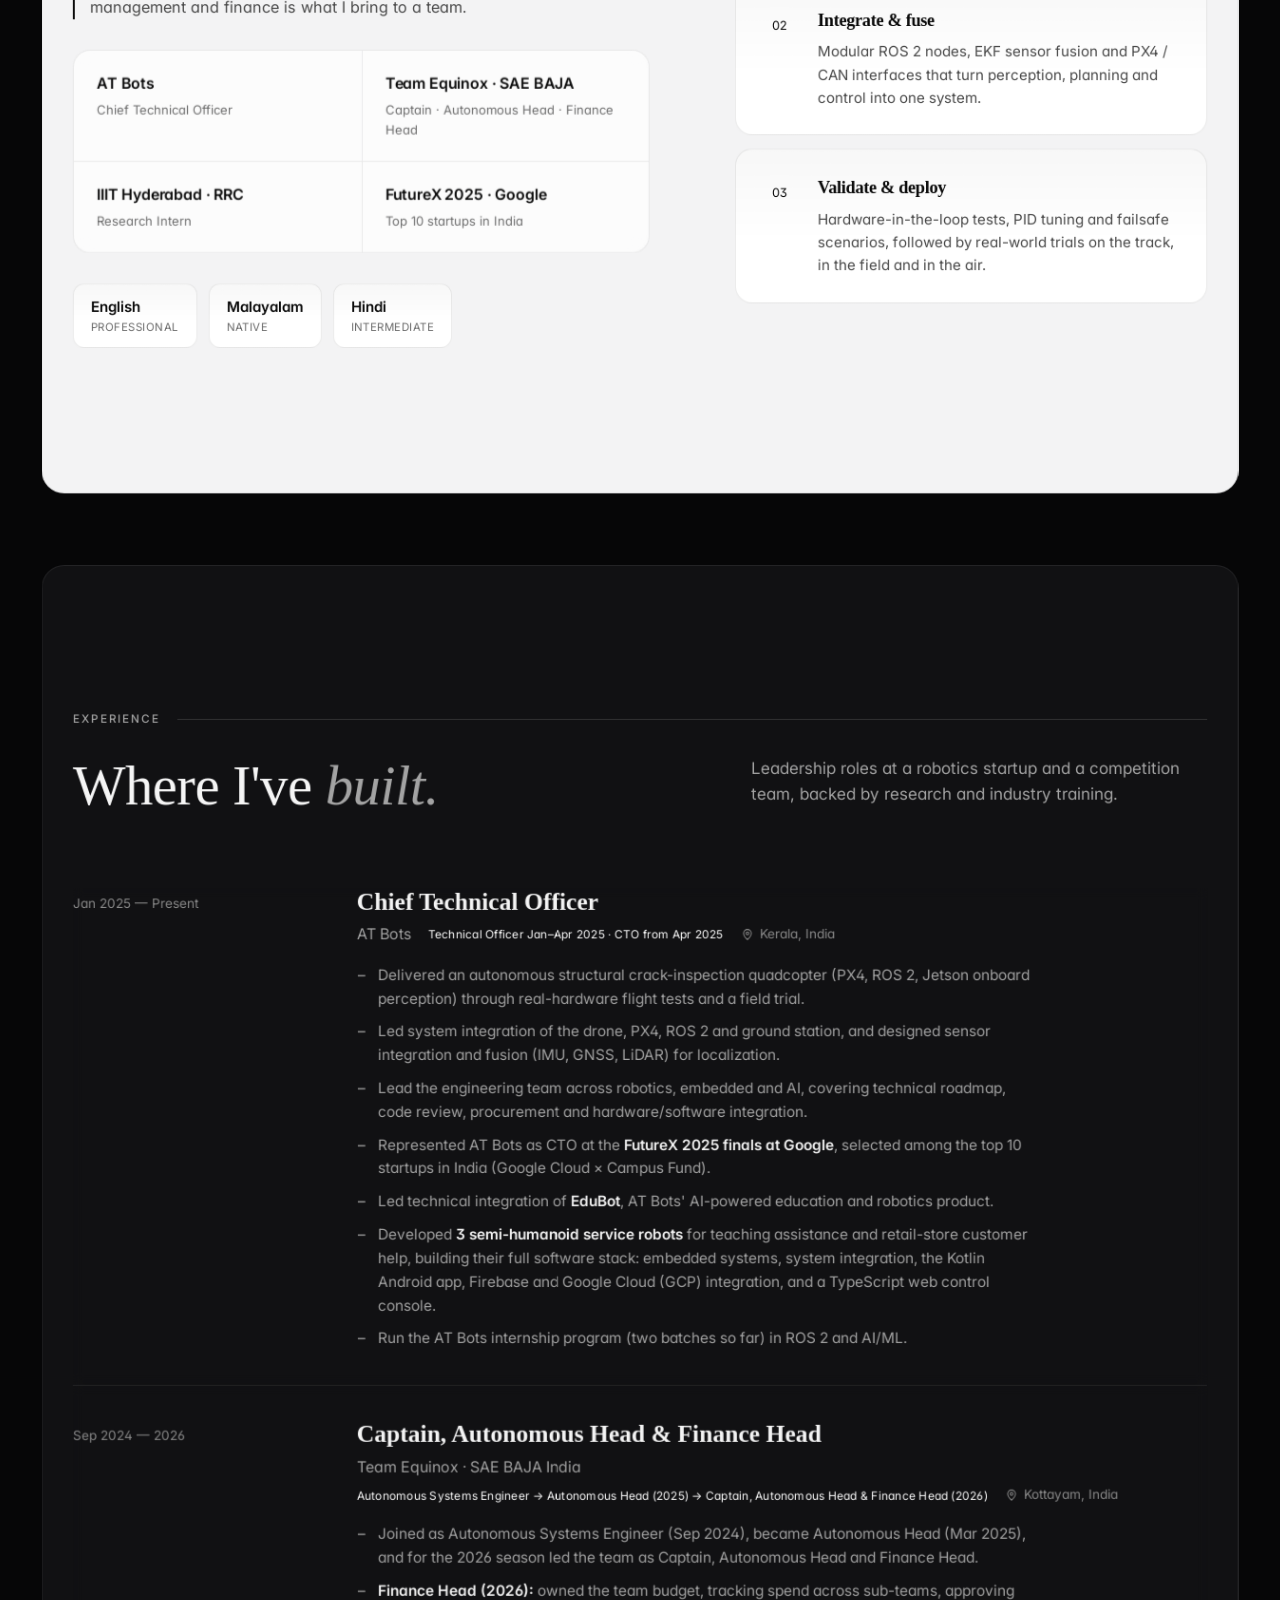
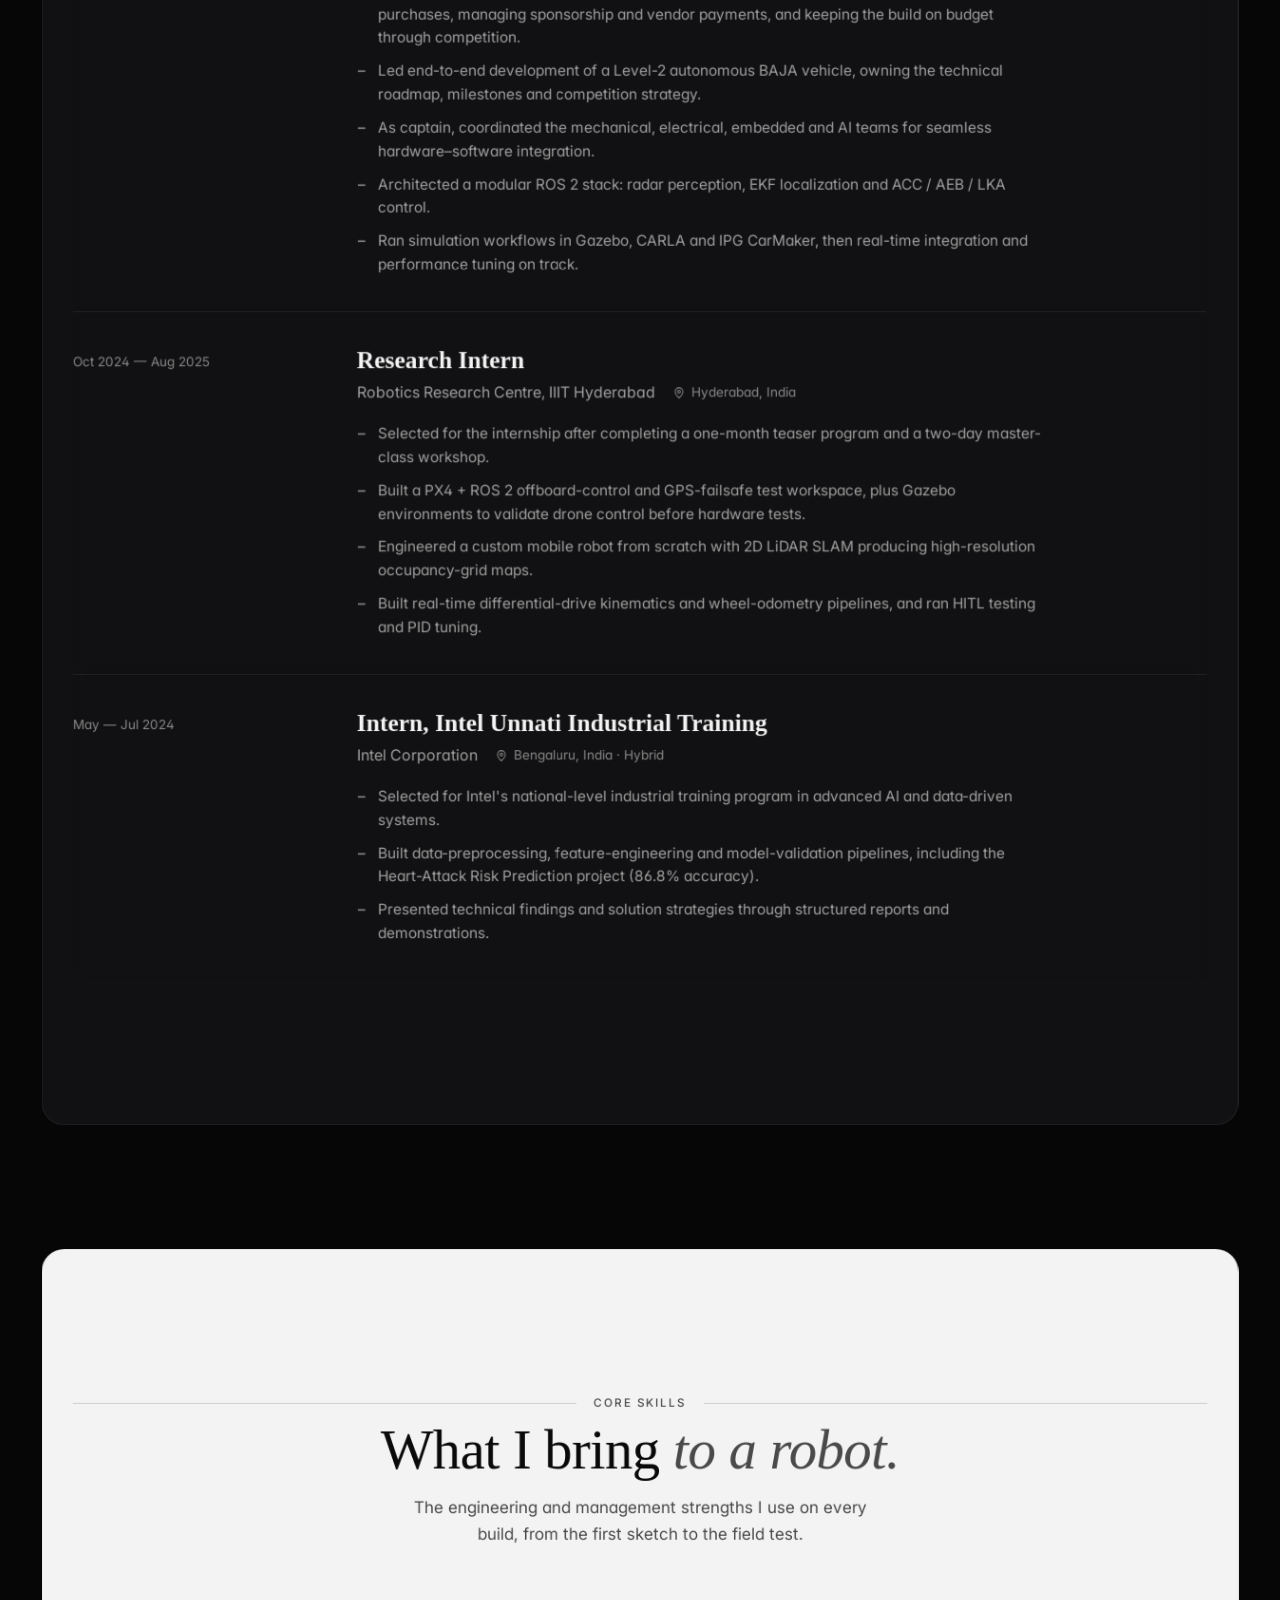
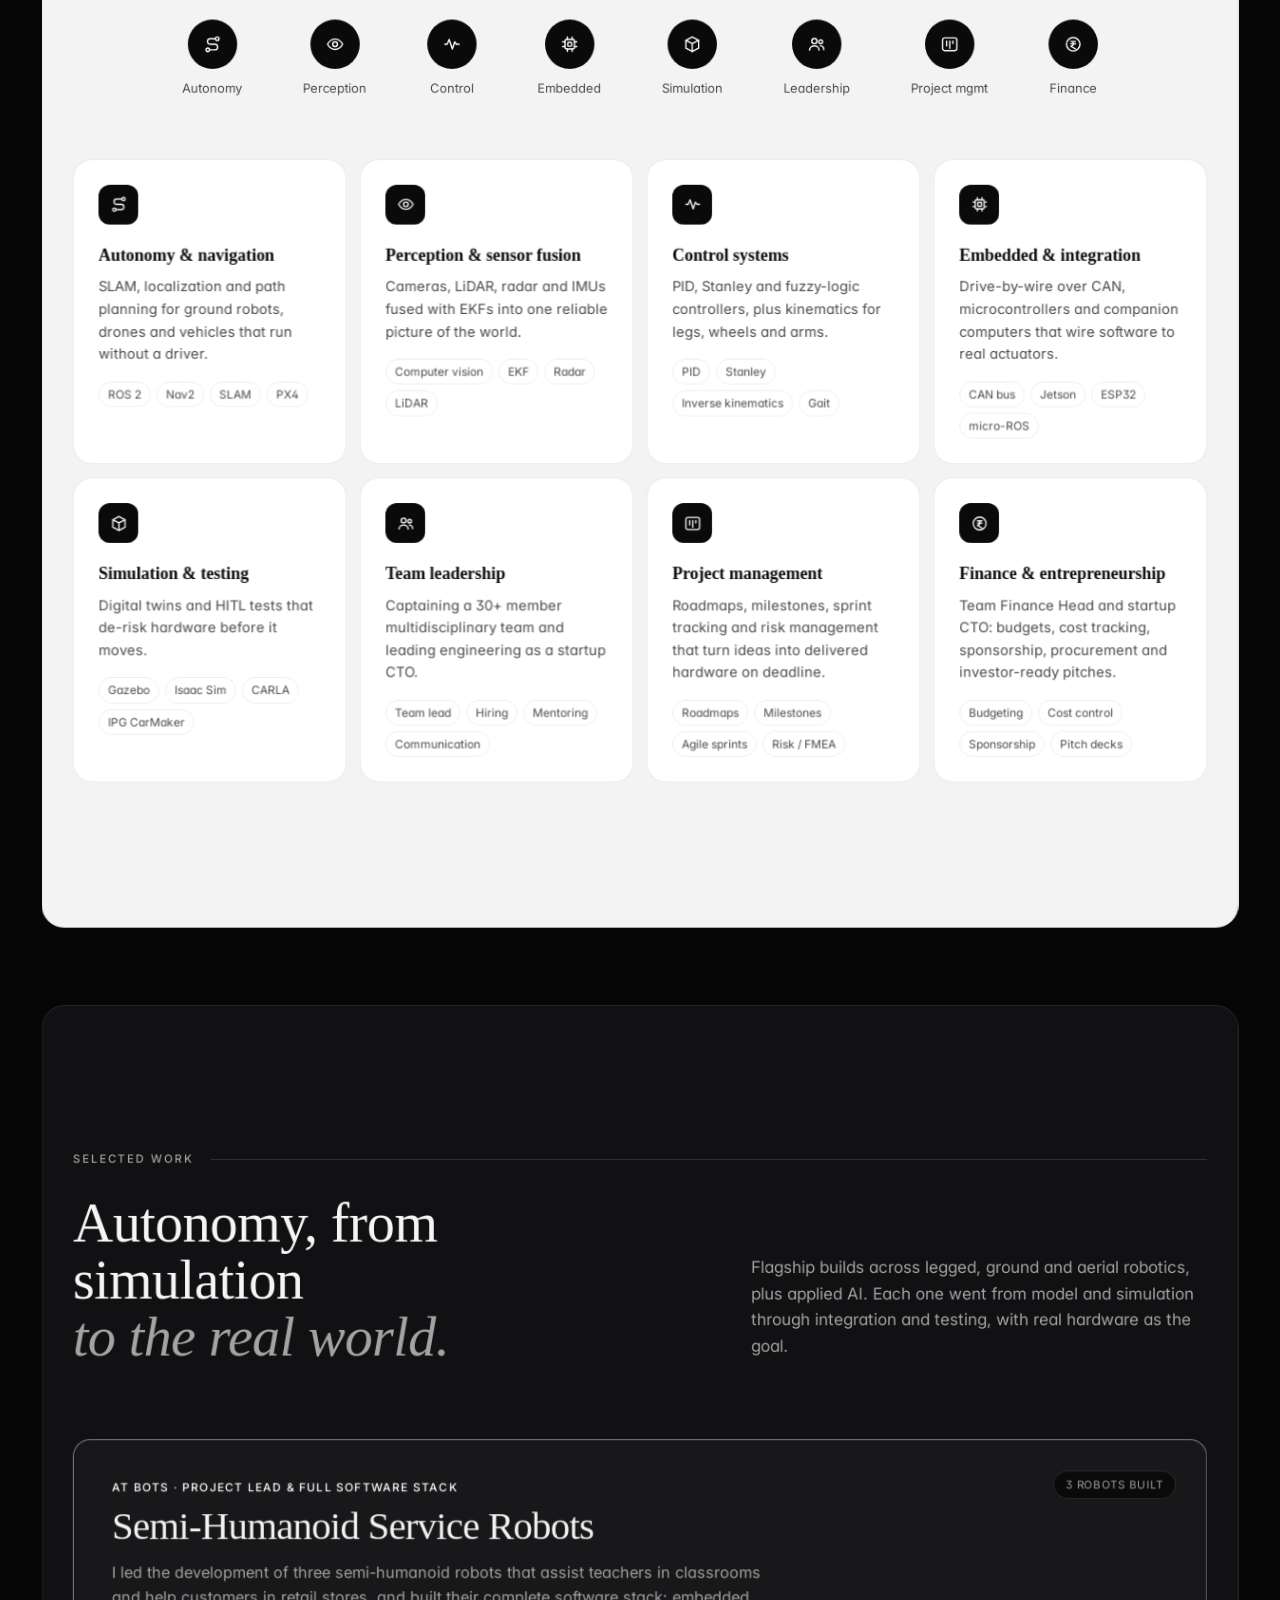
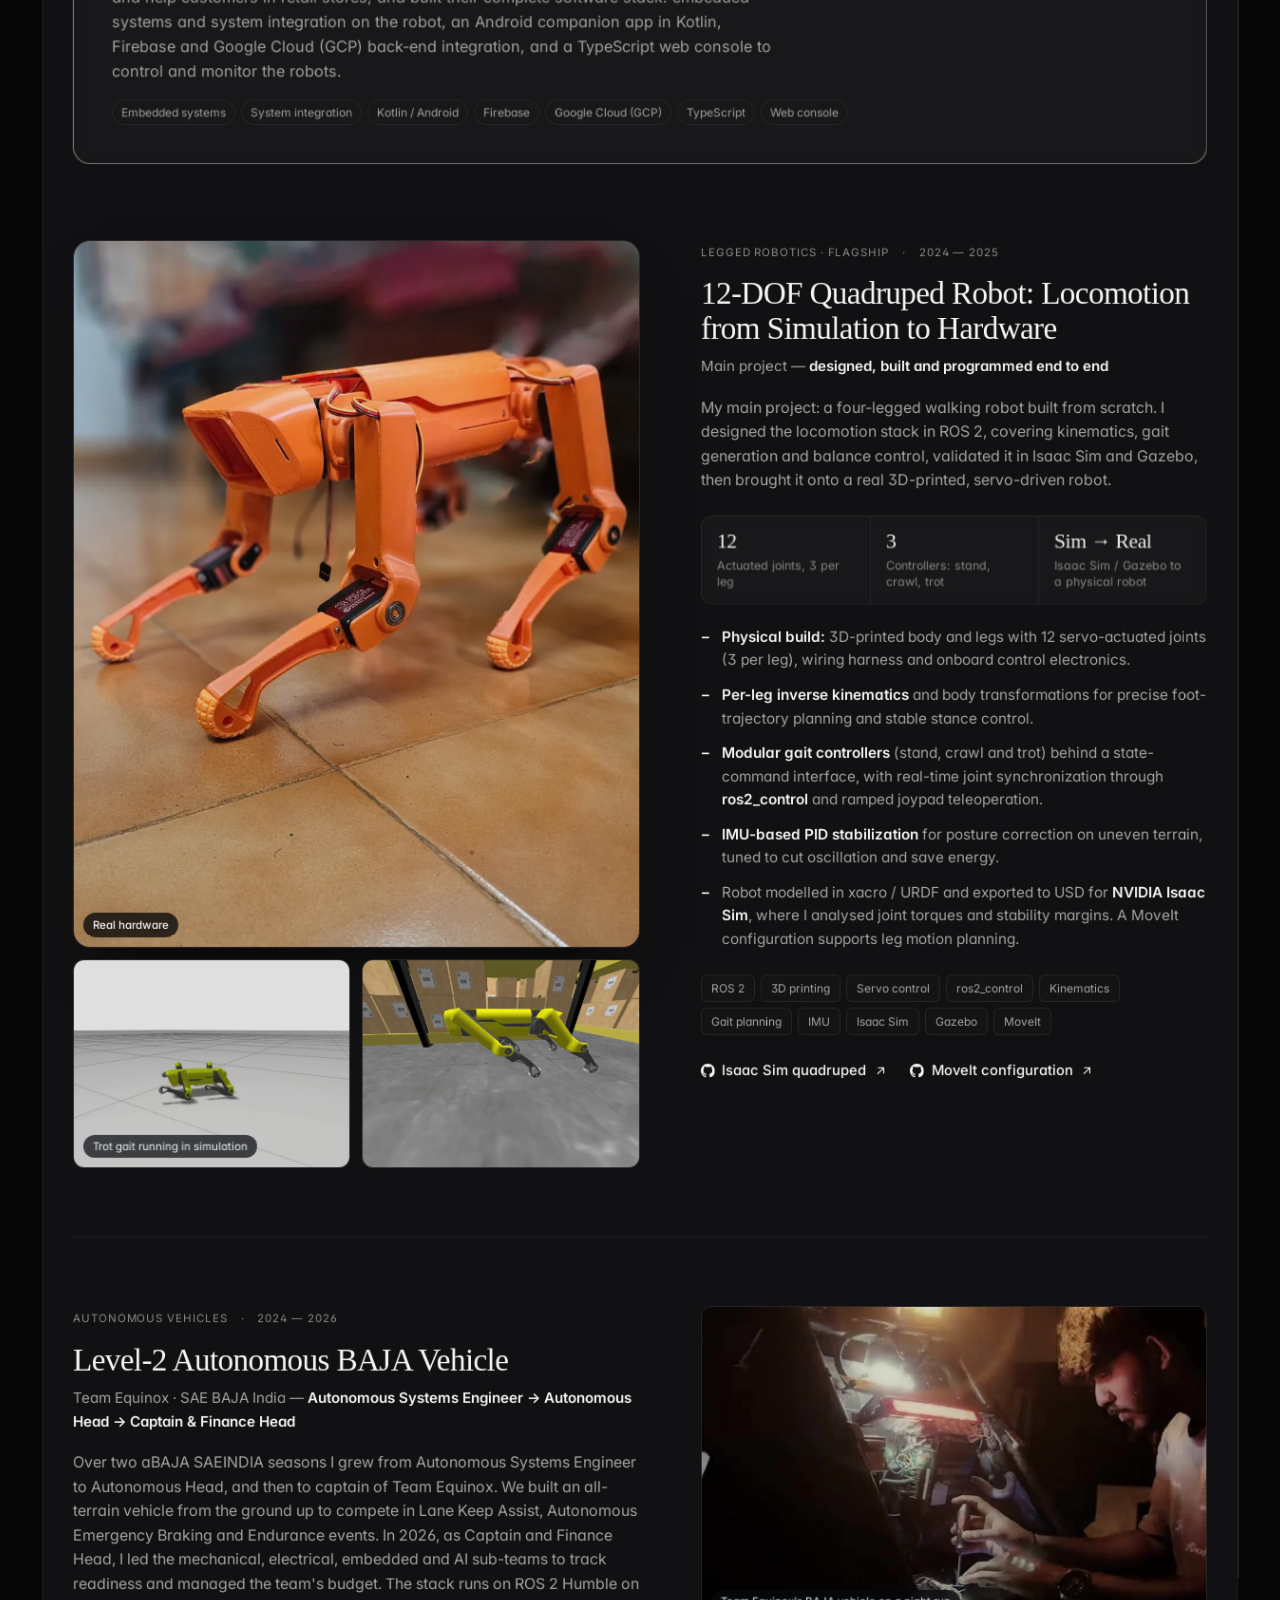
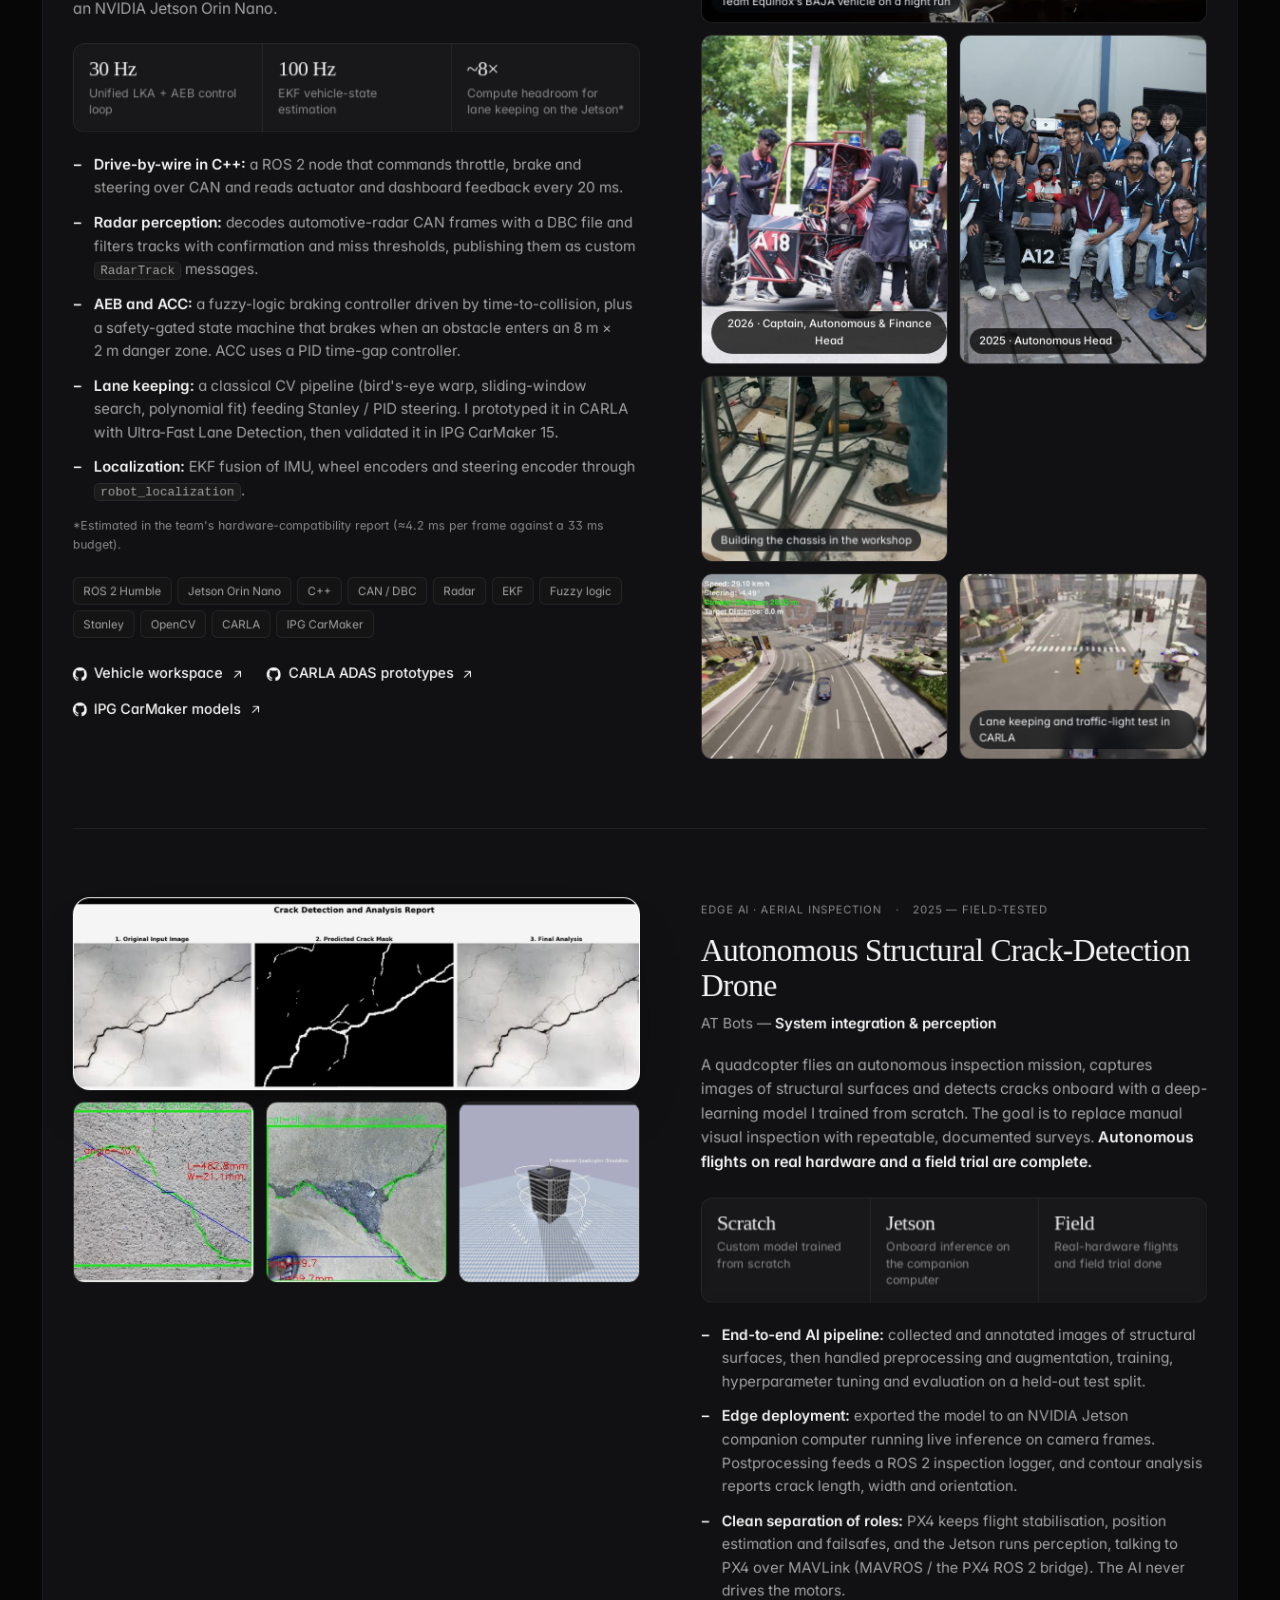
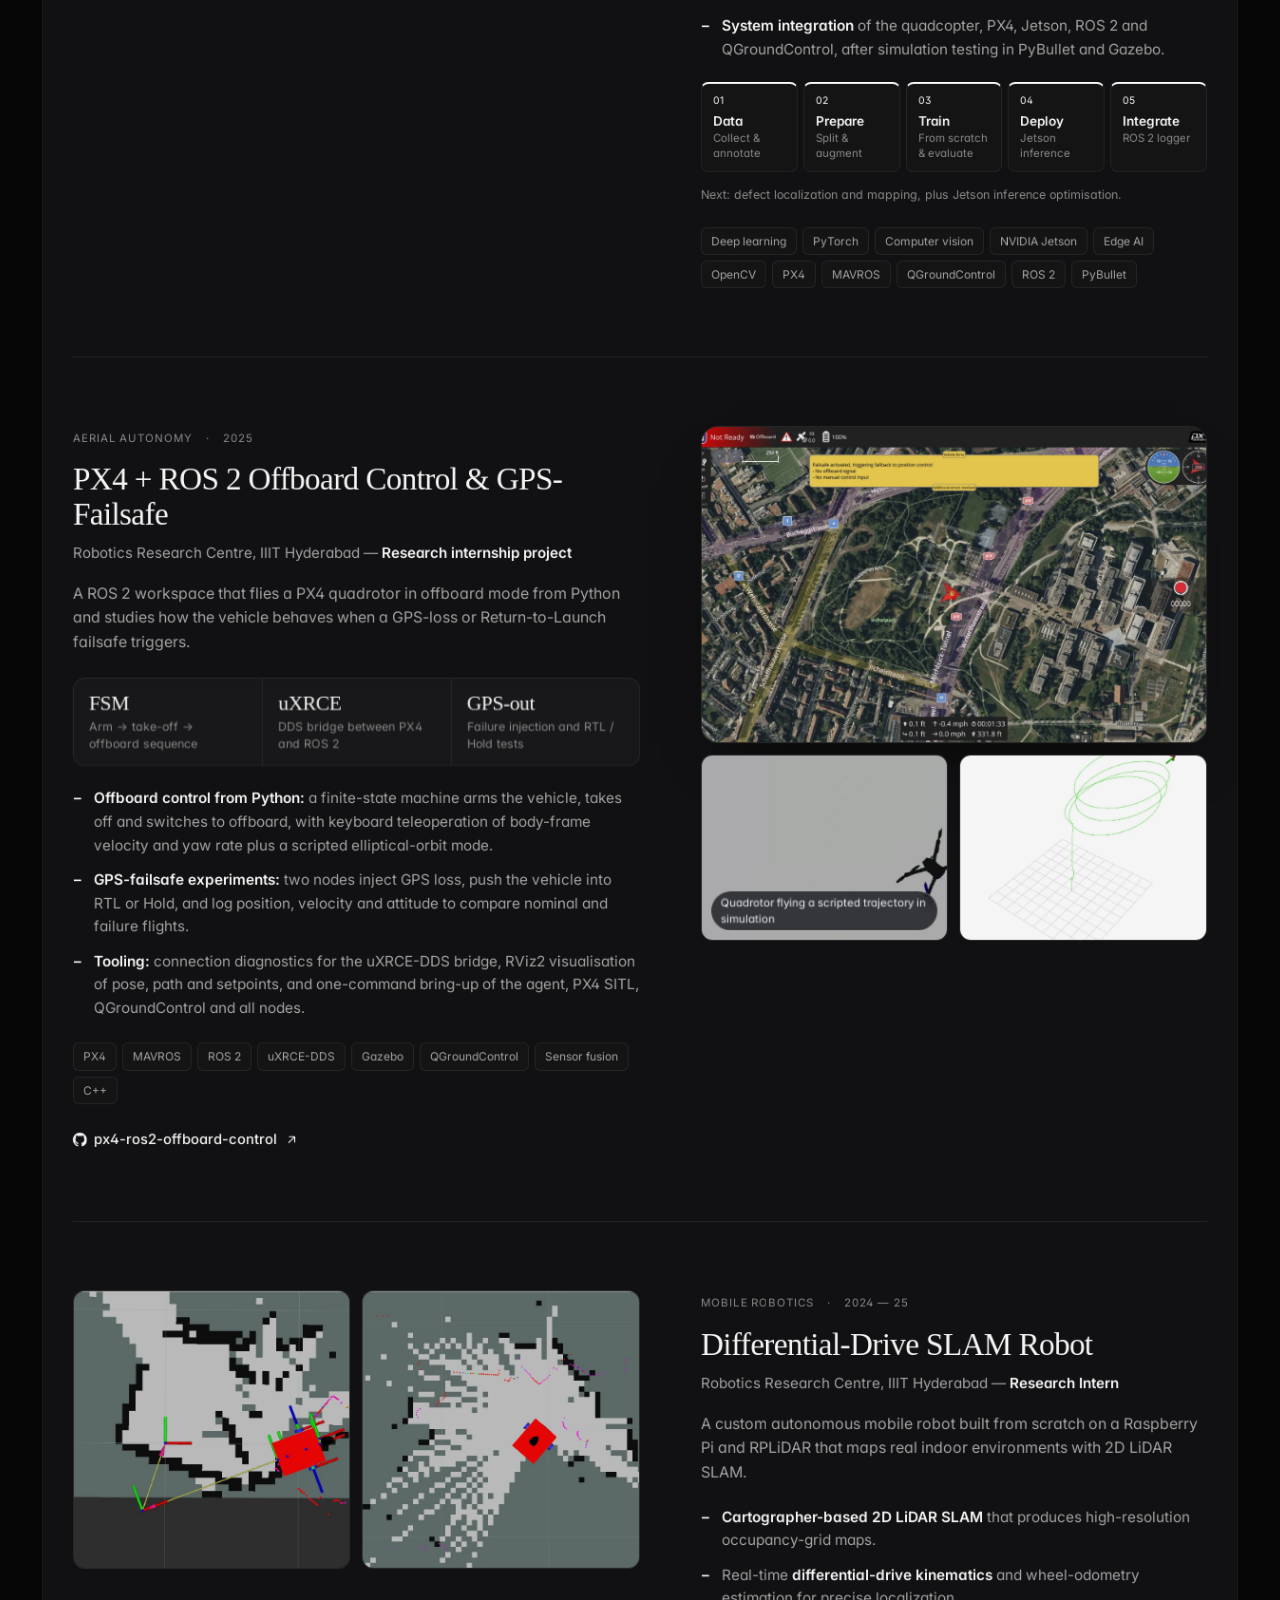
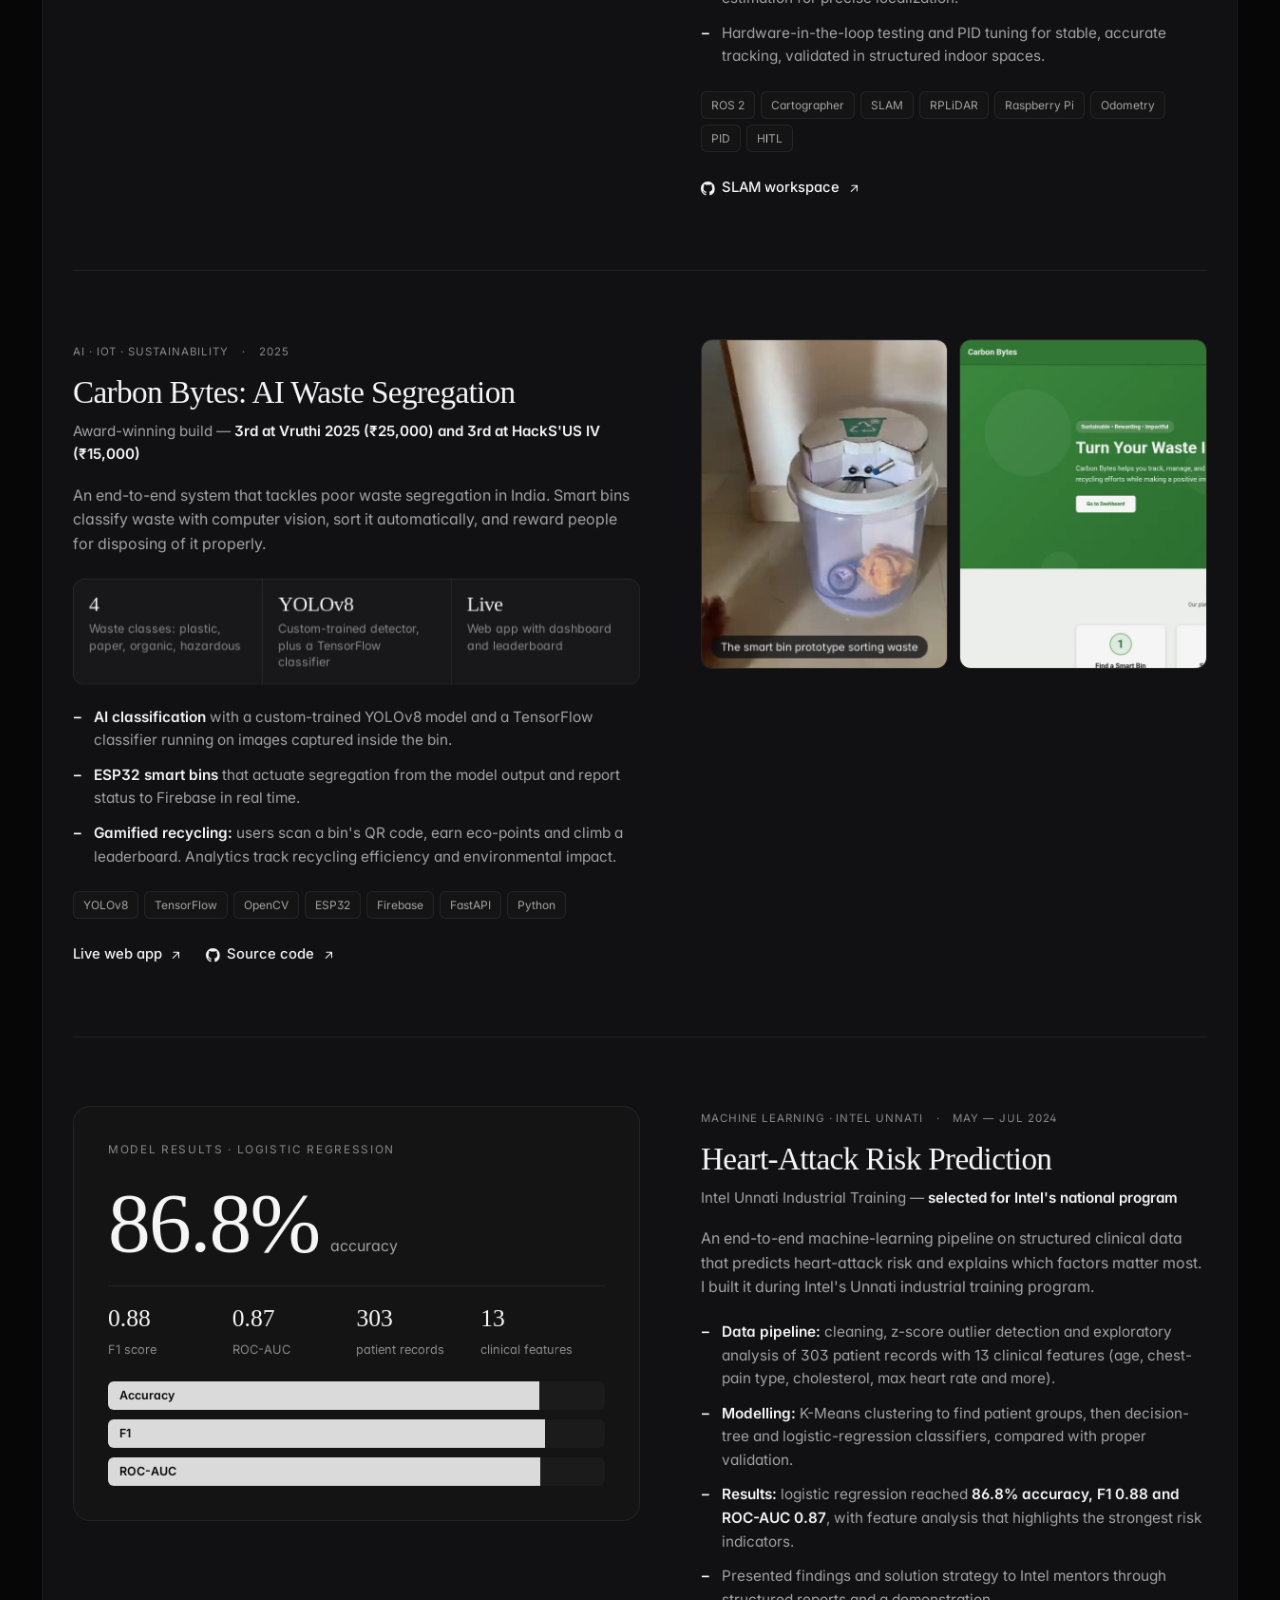
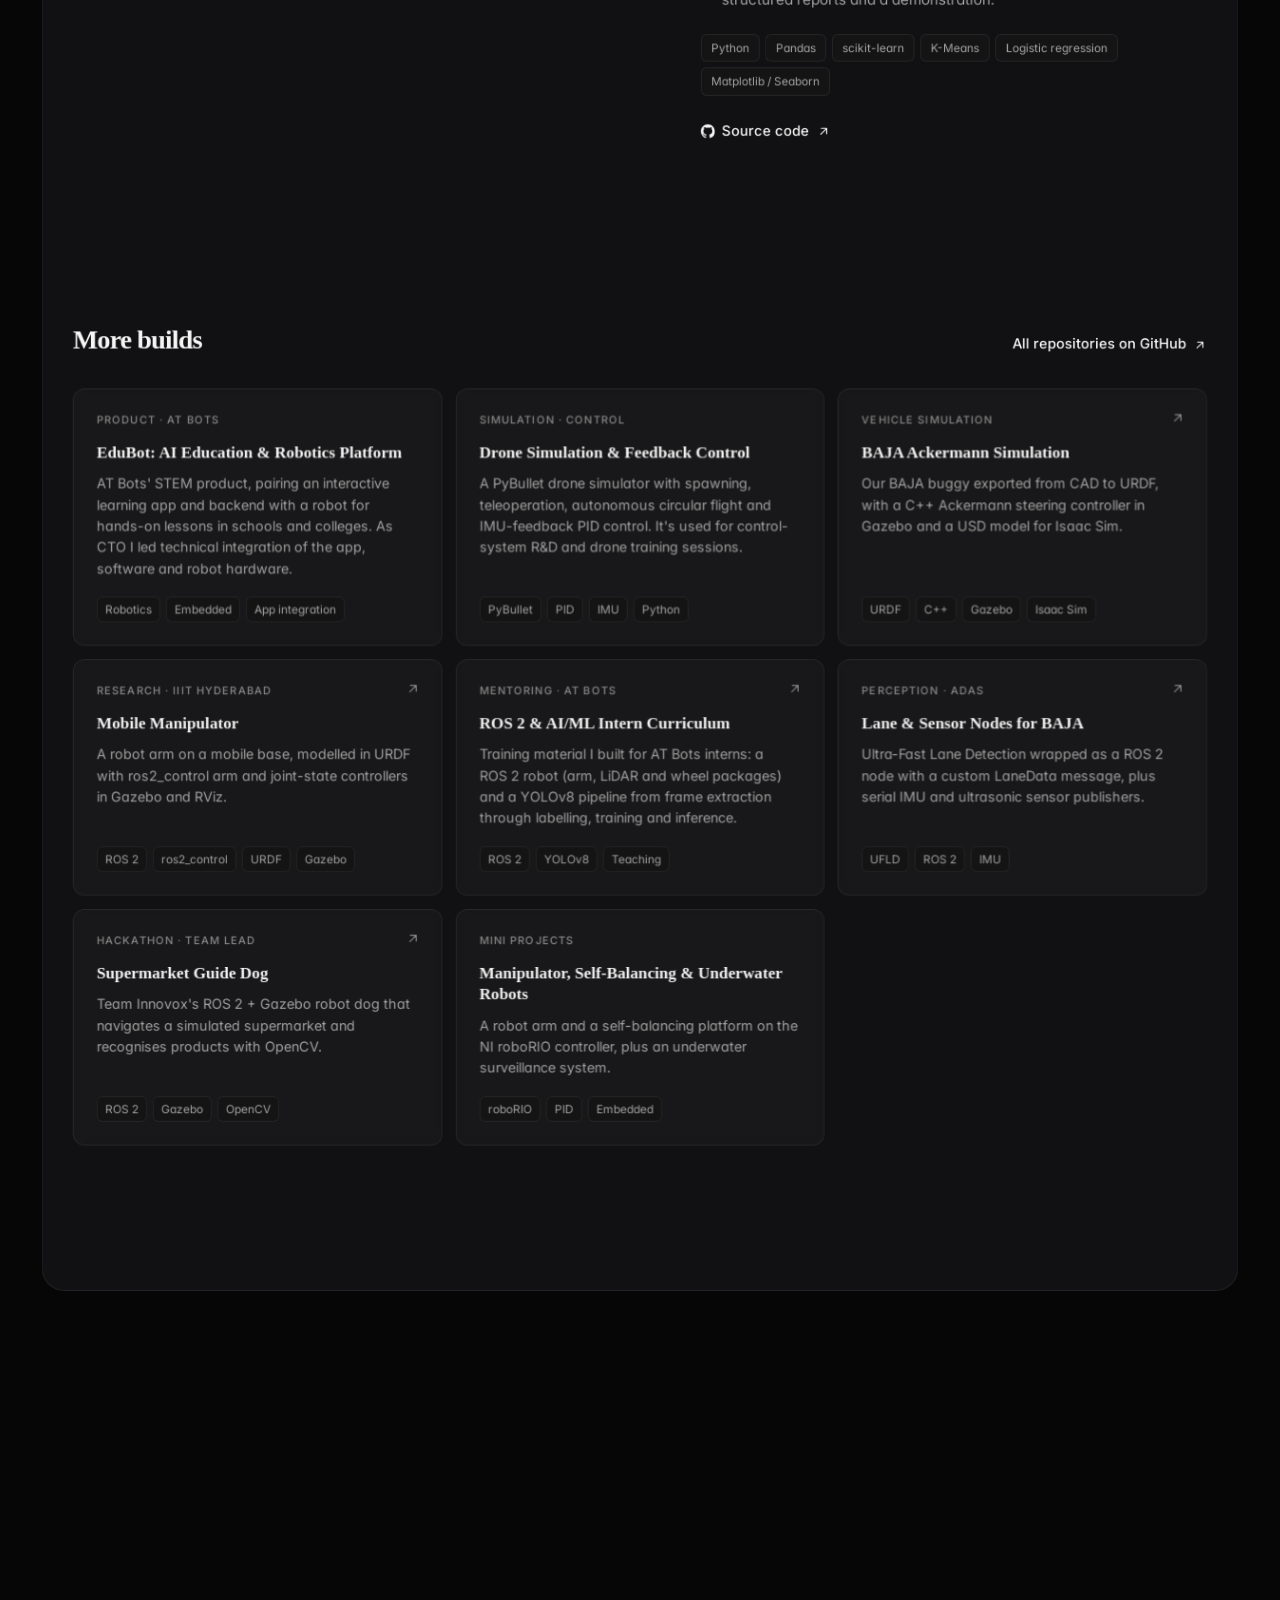
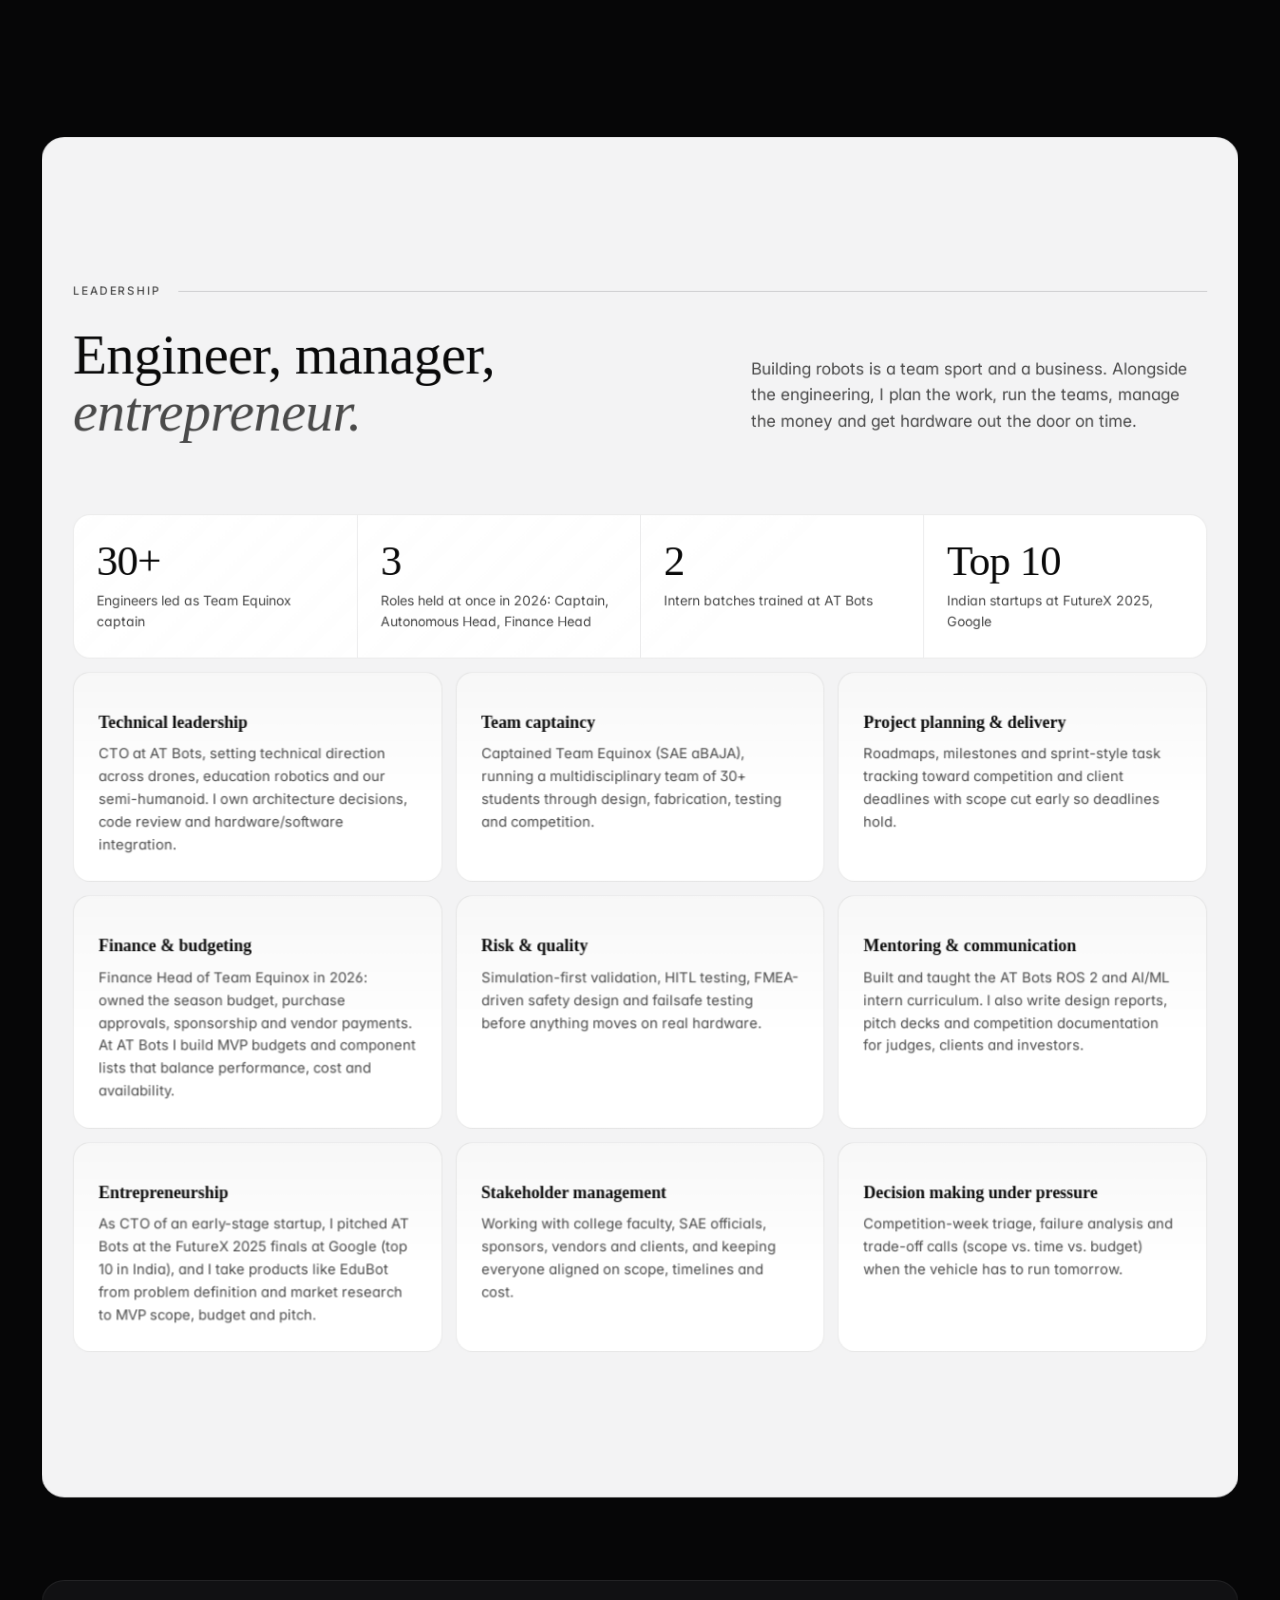
==== commit 36bdad17: "Add 3 semi-humanoid service robots, Technical Officer title, app/cloud skills; final ATS resume Co-A" ====
--- a/index.html
+++ b/index.html
@@ -6,7 +6,7 @@
 
   <!-- ===== SEO ===== -->
   <title>Ashish Shajan — Robotics Engineer, Project Manager &amp; Entrepreneur</title>
-  <meta name="description" content="Portfolio of Ashish Shajan — robotics and autonomous systems engineer, CTO at AT Bots, building a semi-humanoid robot, and former autonomy lead of Team Equinox's Level-2 autonomous BAJA vehicle. ROS 2, PX4, SLAM, sensor fusion and AI.">
+  <meta name="description" content="Portfolio of Ashish Shajan — robotics and autonomous systems engineer, CTO at AT Bots, who developed 3 semi-humanoid service robots, and former autonomy lead of Team Equinox's Level-2 autonomous BAJA vehicle. ROS 2, PX4, SLAM, sensor fusion and AI.">
   <meta name="author" content="Ashish Shajan">
   <meta name="keywords" content="Ashish Shajan, robotics engineer, autonomous systems, ROS 2, PX4, SLAM, sensor fusion, computer vision, AT Bots, Team Equinox, BAJA, Kerala">
   <link rel="canonical" href="https://ashish480.github.io/">
@@ -17,13 +17,13 @@
   <meta property="og:type" content="website">
   <meta property="og:url" content="https://ashish480.github.io/">
   <meta property="og:title" content="Ashish Shajan — Robotics Engineer, Project Manager &amp; Entrepreneur">
-  <meta property="og:description" content="A semi-humanoid robot at AT Bots, autonomous inspection drones and a Level-2 autonomous BAJA vehicle — from simulation to real-world deployment.">
+  <meta property="og:description" content="Three semi-humanoid service robots at AT Bots, autonomous inspection drones and a Level-2 autonomous BAJA vehicle — from simulation to real-world deployment.">
   <meta property="og:image" content="https://ashish480.github.io/assets/img/og-image.png">
   <meta property="og:image:width" content="1200">
   <meta property="og:image:height" content="630">
   <meta name="twitter:card" content="summary_large_image">
   <meta name="twitter:title" content="Ashish Shajan — Robotics Engineer, Project Manager &amp; Entrepreneur">
-  <meta name="twitter:description" content="A semi-humanoid robot at AT Bots, autonomous inspection drones and a Level-2 autonomous BAJA vehicle — from simulation to real-world deployment.">
+  <meta name="twitter:description" content="Three semi-humanoid service robots at AT Bots, autonomous inspection drones and a Level-2 autonomous BAJA vehicle — from simulation to real-world deployment.">
   <meta name="twitter:image" content="https://ashish480.github.io/assets/img/og-image.png">
 
   <link rel="icon" href="assets/img/favicon.svg" type="image/svg+xml">
@@ -166,8 +166,8 @@
           <span class="portrait__badge"><svg class="icon"><use href="#i-pin"/></svg>Kottayam, Kerala</span>
           <figcaption class="portrait__card">
             <span class="portrait__label mono">Currently building</span>
-            <span class="portrait__title">Semi-humanoid robot</span>
-            <span class="portrait__sub">AT Bots · in development</span>
+            <span class="portrait__title">3 semi-humanoid service robots</span>
+            <span class="portrait__sub">AT Bots · teaching &amp; retail</span>
           </figcaption>
         </figure>
 
@@ -179,7 +179,7 @@
             <a class="btn btn--solid" href="#work">View work</a>
             <a class="btn btn--glass" href="assets/Ashish_Shajan_Resume.pdf" download>Résumé <svg class="icon"><use href="#i-download"/></svg></a>
           </div>
-          <p class="hero__lead">Chief Technical Officer at AT Bots. I build autonomous drones, a Level-2 autonomous BAJA vehicle, legged robots and, right now, a semi-humanoid, and I run the teams, budgets and plans that get them shipped.</p>
+          <p class="hero__lead">Chief Technical Officer at AT Bots. I build autonomous drones, a Level-2 autonomous BAJA vehicle, legged robots and three semi-humanoid service robots, and I run the teams, budgets and plans that get them shipped.</p>
           <ul class="hero__social" aria-label="Profiles">
             <li><a href="https://github.com/Ashish480" target="_blank" rel="noopener" aria-label="GitHub"><svg class="icon"><use href="#i-github"/></svg></a></li>
             <li><a href="https://www.linkedin.com/in/ashish-shajan-65743a1b7/" target="_blank" rel="noopener" aria-label="LinkedIn"><svg class="icon"><use href="#i-linkedin"/></svg></a></li>
@@ -274,14 +274,15 @@
             <div class="role__when mono">Jan 2025 — Present</div>
             <div class="role__body">
               <h3 class="role__title">Chief Technical Officer</h3>
-              <p class="role__org">AT Bots <span class="role__loc"><span class="mono role__tenure">Engineer Jan–Apr 2025 · CTO from Apr 2025</span></span><span class="role__loc"><svg class="icon"><use href="#i-pin"/></svg>Kerala, India</span></p>
+              <p class="role__org">AT Bots <span class="role__loc"><span class="mono role__tenure">Technical Officer Jan–Apr 2025 · CTO from Apr 2025</span></span><span class="role__loc"><svg class="icon"><use href="#i-pin"/></svg>Kerala, India</span></p>
               <ul class="role__points">
                 <li>Delivered an autonomous structural crack-inspection quadcopter (PX4, ROS&nbsp;2, Jetson onboard perception) through real-hardware flight tests and a field trial.</li>
                 <li>Led system integration of the drone, PX4, ROS&nbsp;2 and ground station, and designed sensor integration and fusion (IMU, GNSS, LiDAR) for localization.</li>
                 <li>Lead the engineering team across robotics, embedded and AI, covering technical roadmap, code review, procurement and hardware/software integration.</li>
                 <li>Represented AT Bots as CTO at the <strong>FutureX 2025 finals at Google</strong>, selected among the top 10 startups in India (Google Cloud × Campus Fund).</li>
                 <li>Led technical integration of <strong>EduBot</strong>, AT Bots' AI-powered education and robotics product.</li>
-                <li>Leading development of AT Bots' semi-humanoid robot (in progress) and run the AT Bots internship program (two batches so far) in ROS&nbsp;2 and AI/ML.</li>
+                <li>Developed <strong>3 semi-humanoid service robots</strong> for teaching assistance and retail-store customer help, building their full software stack: embedded systems, system integration, the Kotlin Android app, Firebase and Google Cloud (GCP) integration, and a TypeScript web control console.</li>
+                <li>Run the AT Bots internship program (two batches so far) in ROS&nbsp;2 and AI/ML.</li>
               </ul>
             </div>
           </li>
@@ -424,13 +425,13 @@
         </header>
 
         <!-- ── Now building (update this card as the project grows) ── -->
-        <aside class="now reveal" aria-label="Current project">
-          <span class="now__status mono"><span class="status-dot" aria-hidden="true"></span>In progress</span>
+        <aside class="now reveal" aria-label="Semi-humanoid robots">
+          <span class="now__status mono">3 robots built</span>
           <div class="now__body">
-            <p class="now__label mono">Now building · AT Bots</p>
-            <h3 class="now__title">Semi-Humanoid Robot</h3>
-            <p class="now__text">I'm leading development of AT Bots' semi-humanoid robot, bringing together the perception, control and
-            sim-to-real experience from the drone, BAJA and quadruped projects below. A full case study will be added as the robot matures.</p>
+            <p class="now__label mono">AT Bots · Project lead &amp; full software stack</p>
+            <h3 class="now__title">Semi-Humanoid Service Robots</h3>
+            <p class="now__text">I led the development of three semi-humanoid robots that assist teachers in classrooms and help customers in retail stores, and built their complete software stack: embedded systems and system integration on the robot, an Android companion app in Kotlin, Firebase and Google Cloud (GCP) back-end integration, and a TypeScript web console to control and monitor the robots.</p>
+            <ul class="core__tags"><li>Embedded systems</li><li>System integration</li><li>Kotlin / Android</li><li>Firebase</li><li>Google Cloud (GCP)</li><li>TypeScript</li><li>Web console</li></ul>
           </div>
         </aside>
 
@@ -971,7 +972,7 @@
           <div class="skill-card reveal">
             <h3 class="skill-card__title"><span class="mono">02</span> AI &amp; machine learning</h3>
             <ul class="chips">
-              <li>Deep learning (from scratch)</li><li>Computer vision</li><li>Edge AI on Jetson</li><li>PyTorch</li><li>YOLOv8</li><li>U-Net++</li><li>EfficientNet</li><li>Reinforcement learning</li><li>Data annotation</li><li>Model evaluation (P / R / F1 / IoU)</li><li>Scikit-learn</li><li>LLMs &amp; prompt engineering</li><li>Model optimization</li>
+              <li>Deep learning (from scratch)</li><li>Computer vision</li><li>Edge AI on Jetson</li><li>PyTorch</li><li>YOLOv8</li><li>U-Net++</li><li>EfficientNet</li><li>Reinforcement learning</li><li>Data annotation</li><li>Model evaluation (P / R / F1 / IoU)</li><li>Scikit-learn</li><li>LLMs &amp; prompt engineering</li><li>Model optimization</li><li>Artificial intelligence</li><li>Machine learning</li><li>TensorFlow</li><li>OpenCV</li><li>Feature engineering</li>
             </ul>
           </div>
           <div class="skill-card reveal">
@@ -995,7 +996,7 @@
           <div class="skill-card reveal">
             <h3 class="skill-card__title"><span class="mono">06</span> Programming &amp; tools</h3>
             <ul class="chips">
-              <li>Python</li><li>C</li><li>C++</li><li>Embedded C</li><li>Linux</li><li>Git</li><li>Docker</li><li>PlatformIO</li><li>React</li><li>Firebase</li>
+              <li>Python</li><li>C</li><li>C++</li><li>Embedded C</li><li>Linux</li><li>Git</li><li>Docker</li><li>PlatformIO</li><li>Kotlin</li><li>TypeScript</li><li>Android apps</li><li>Web development</li><li>React</li><li>Firebase</li><li>Google Cloud (GCP)</li>
             </ul>
           </div>
           <div class="skill-card reveal">
